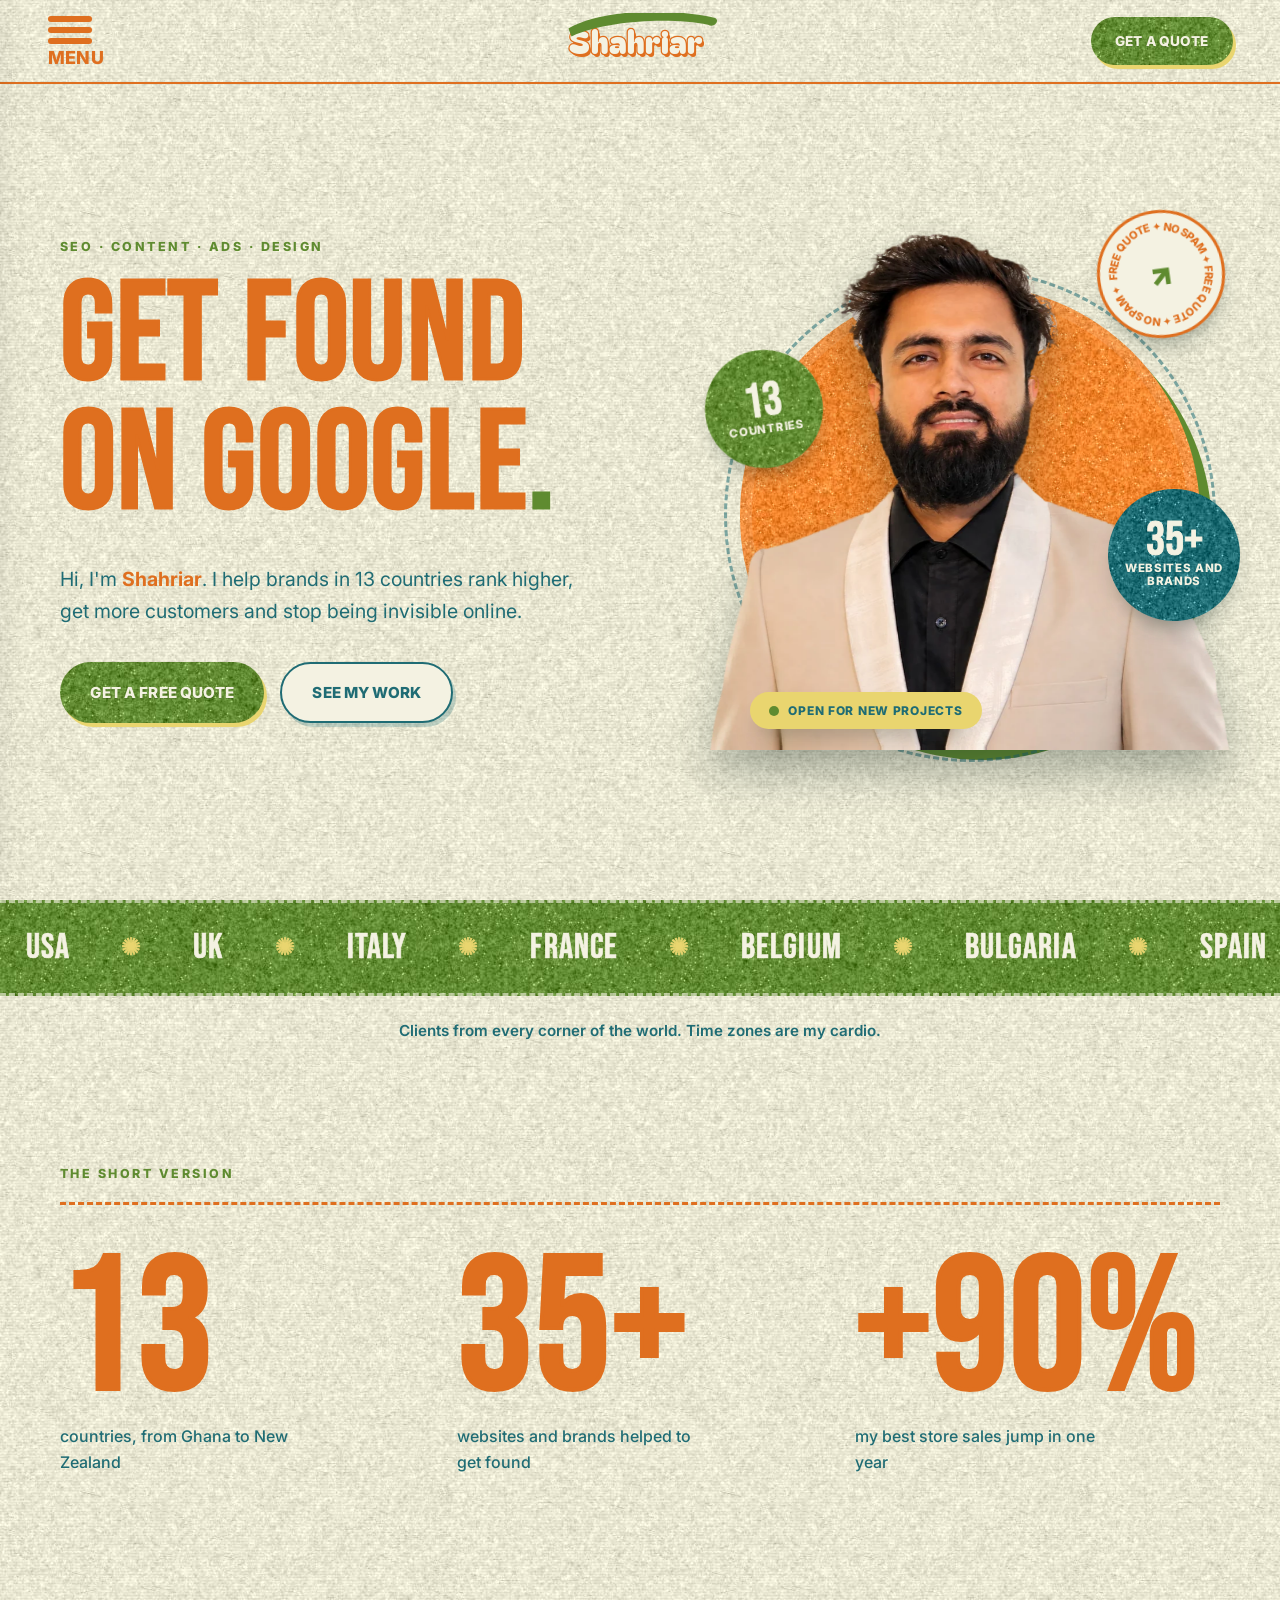
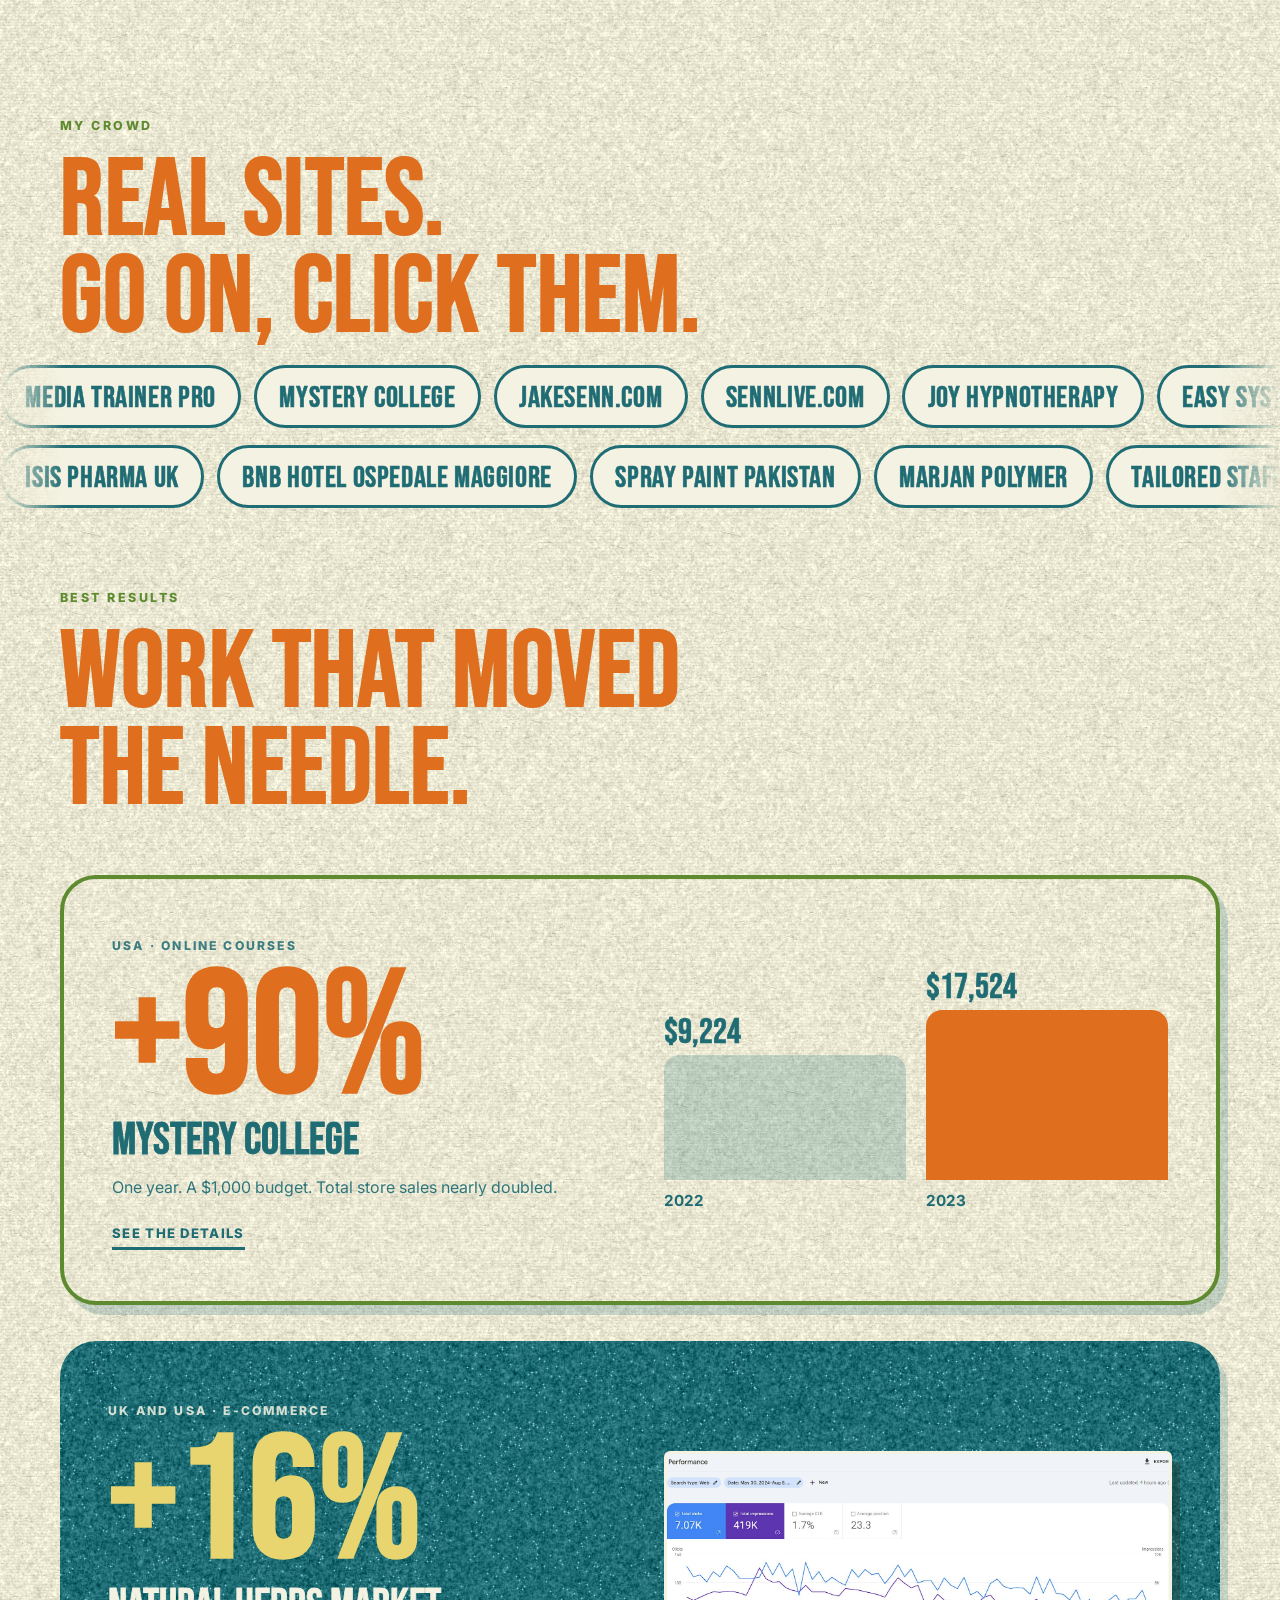
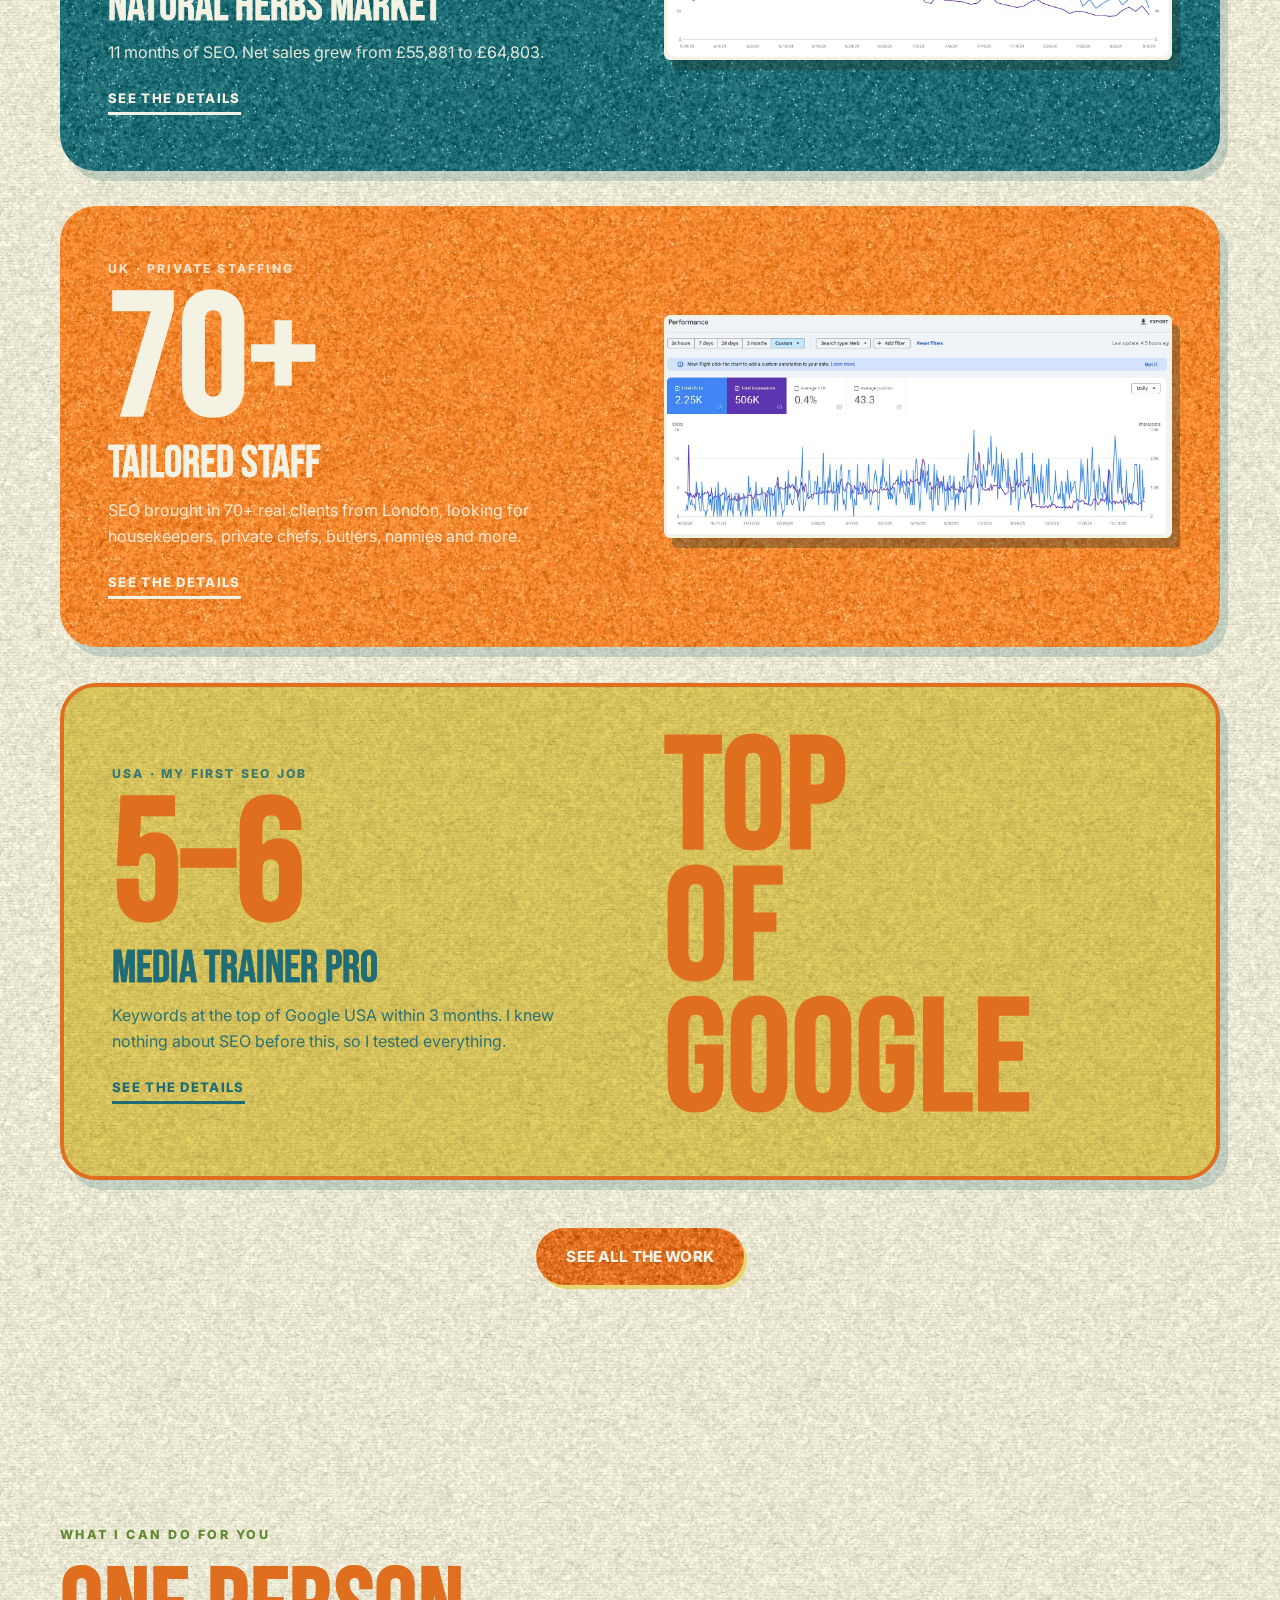
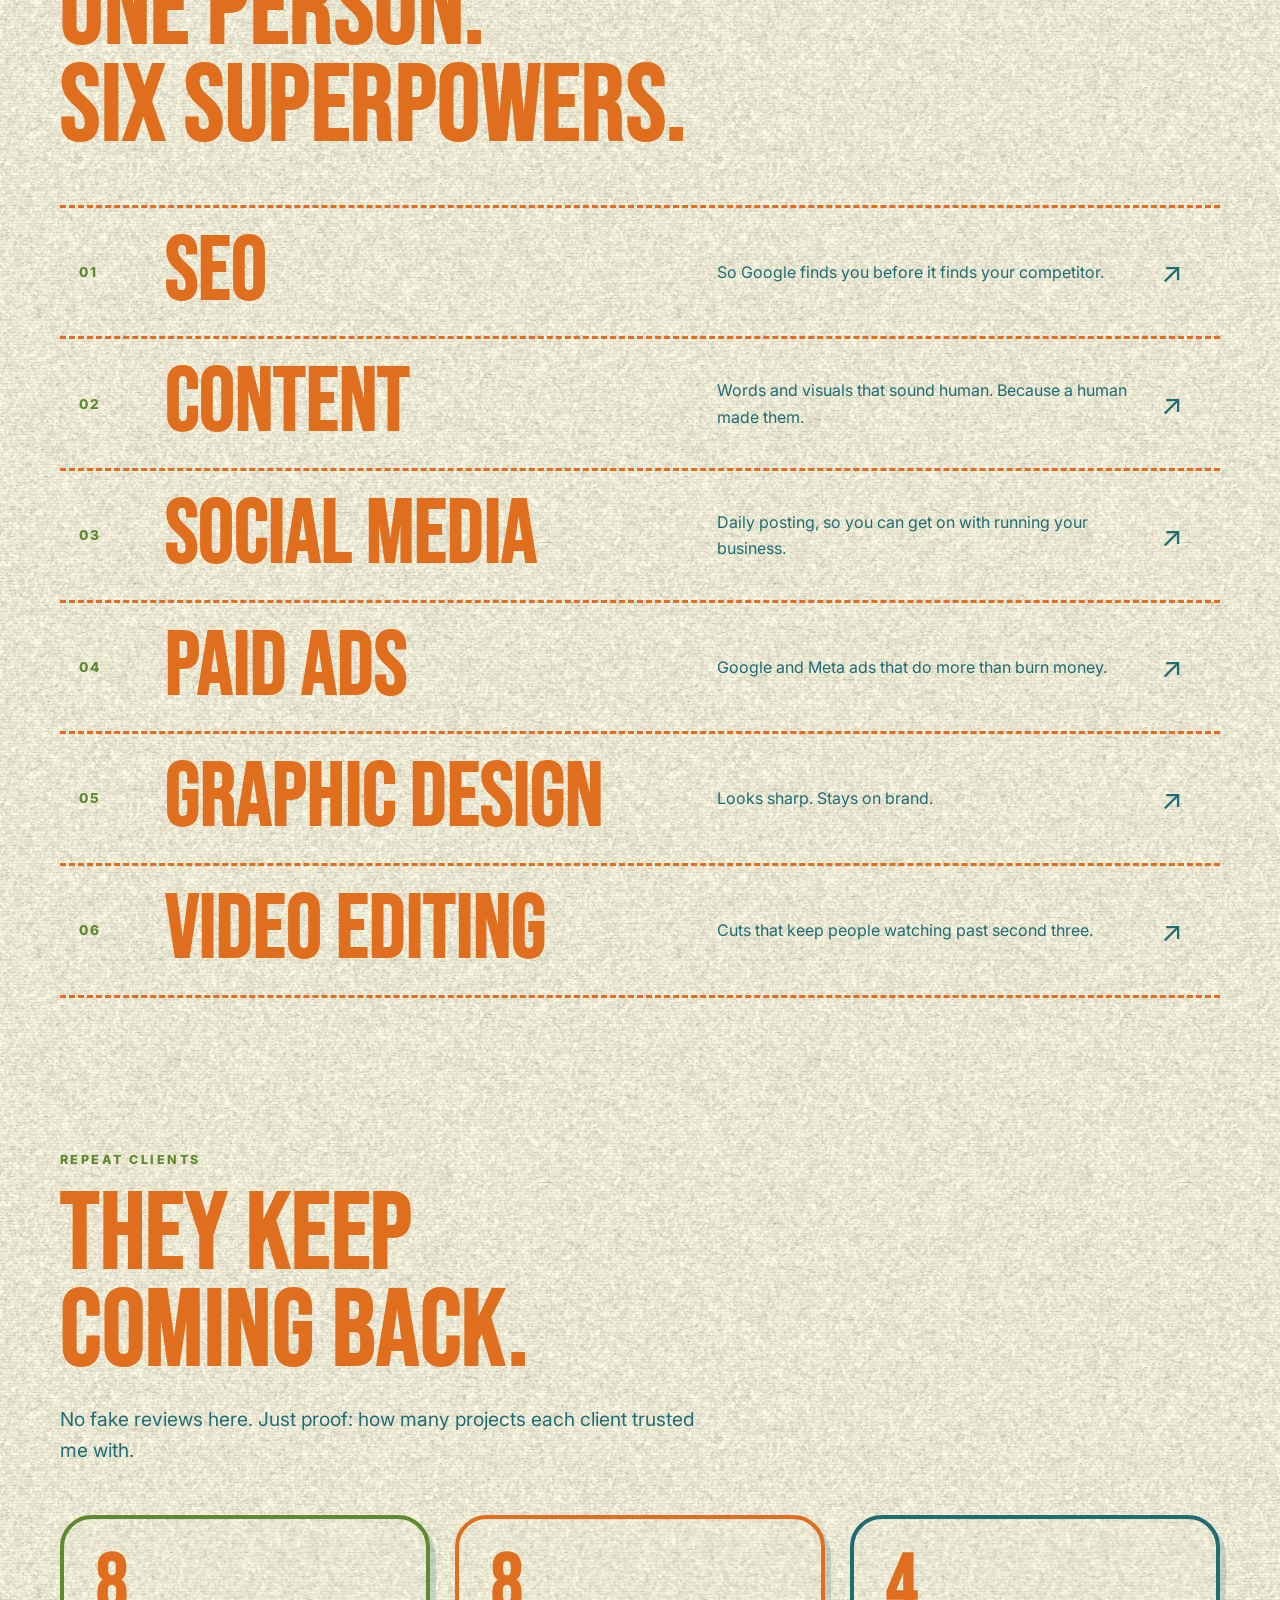
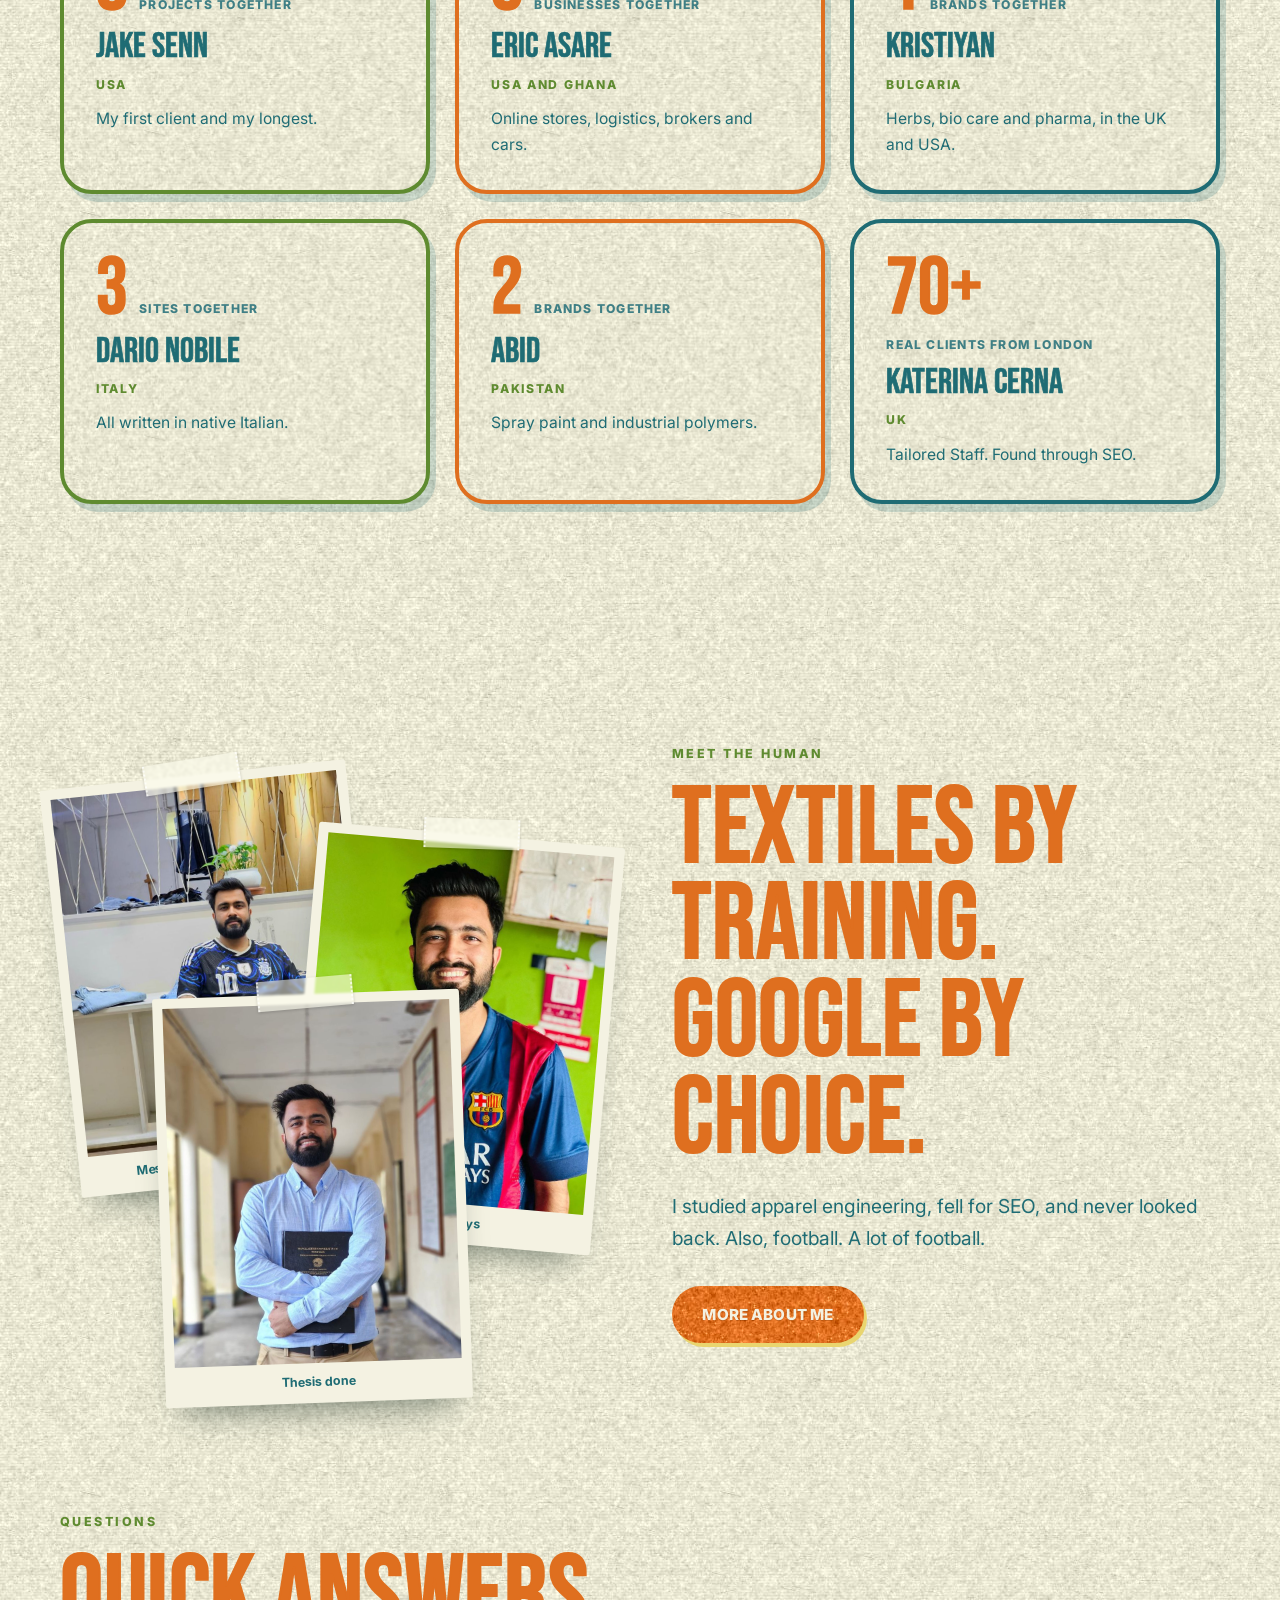
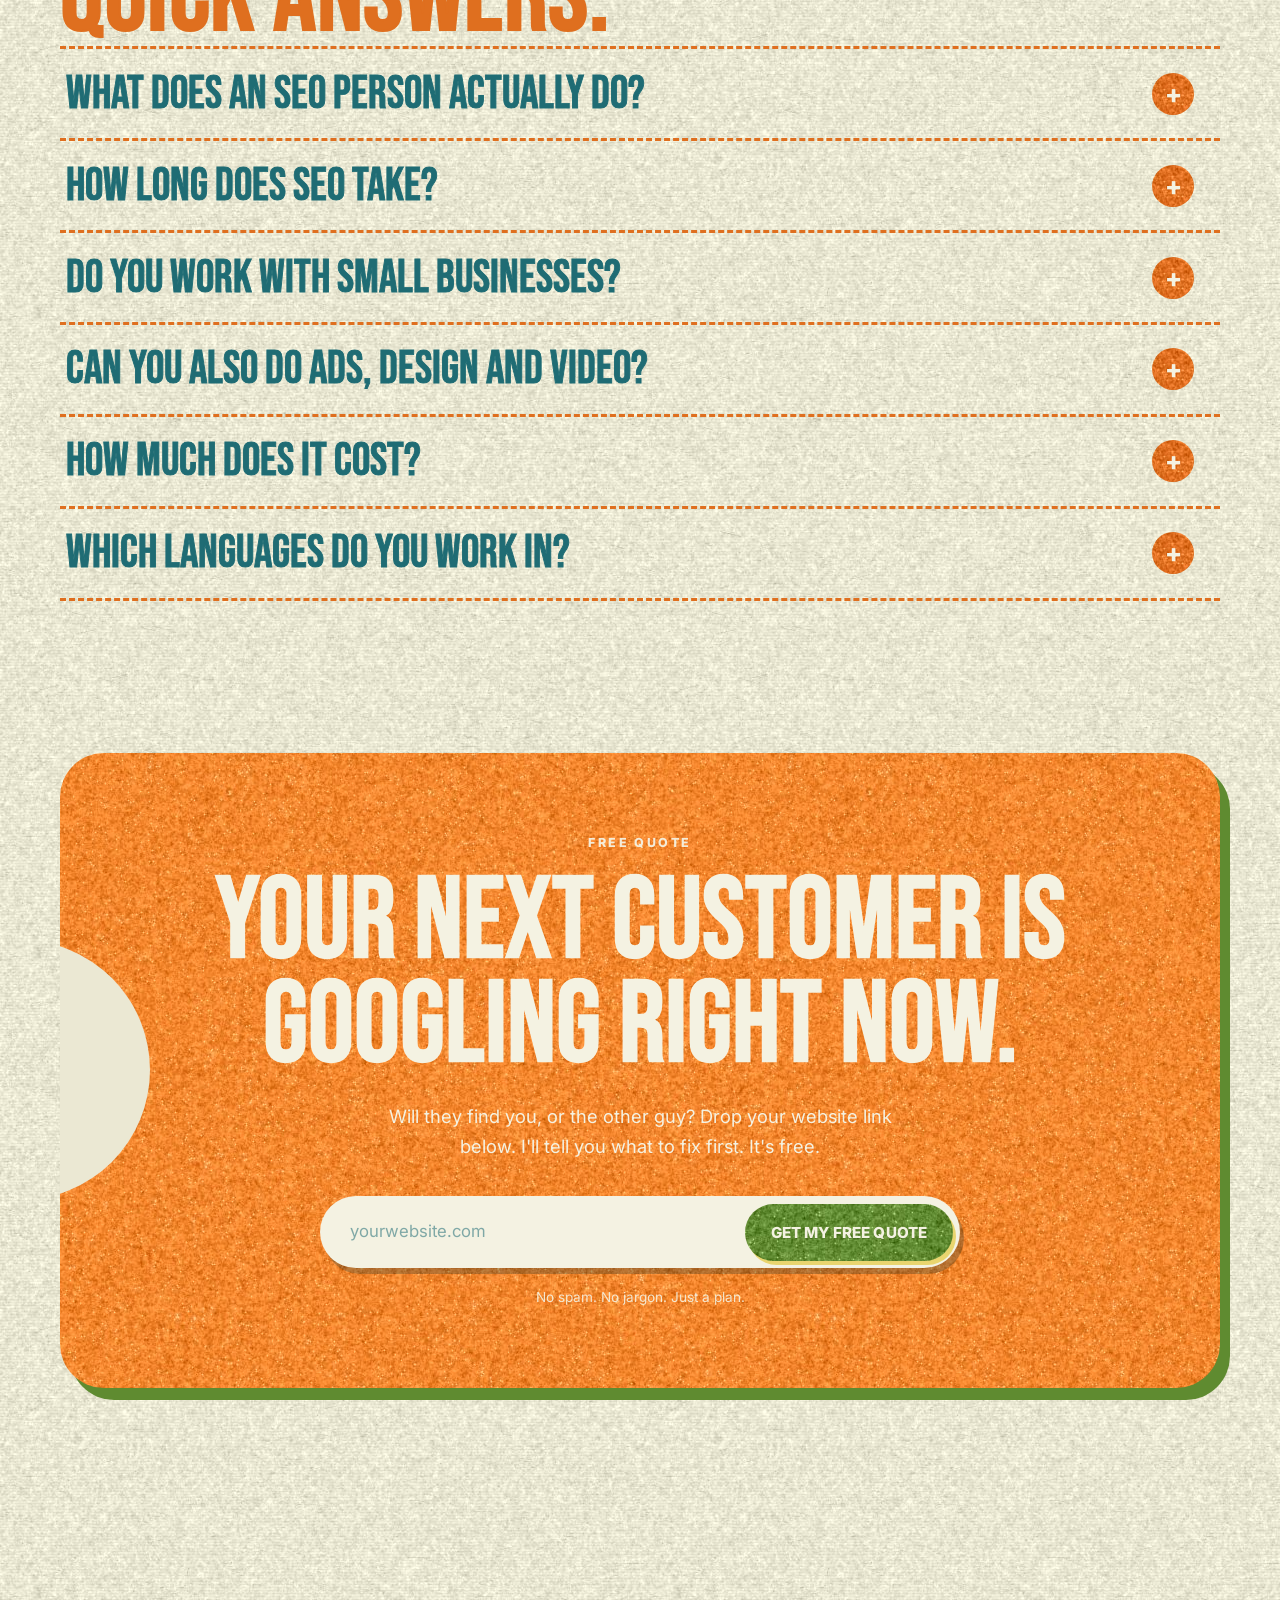
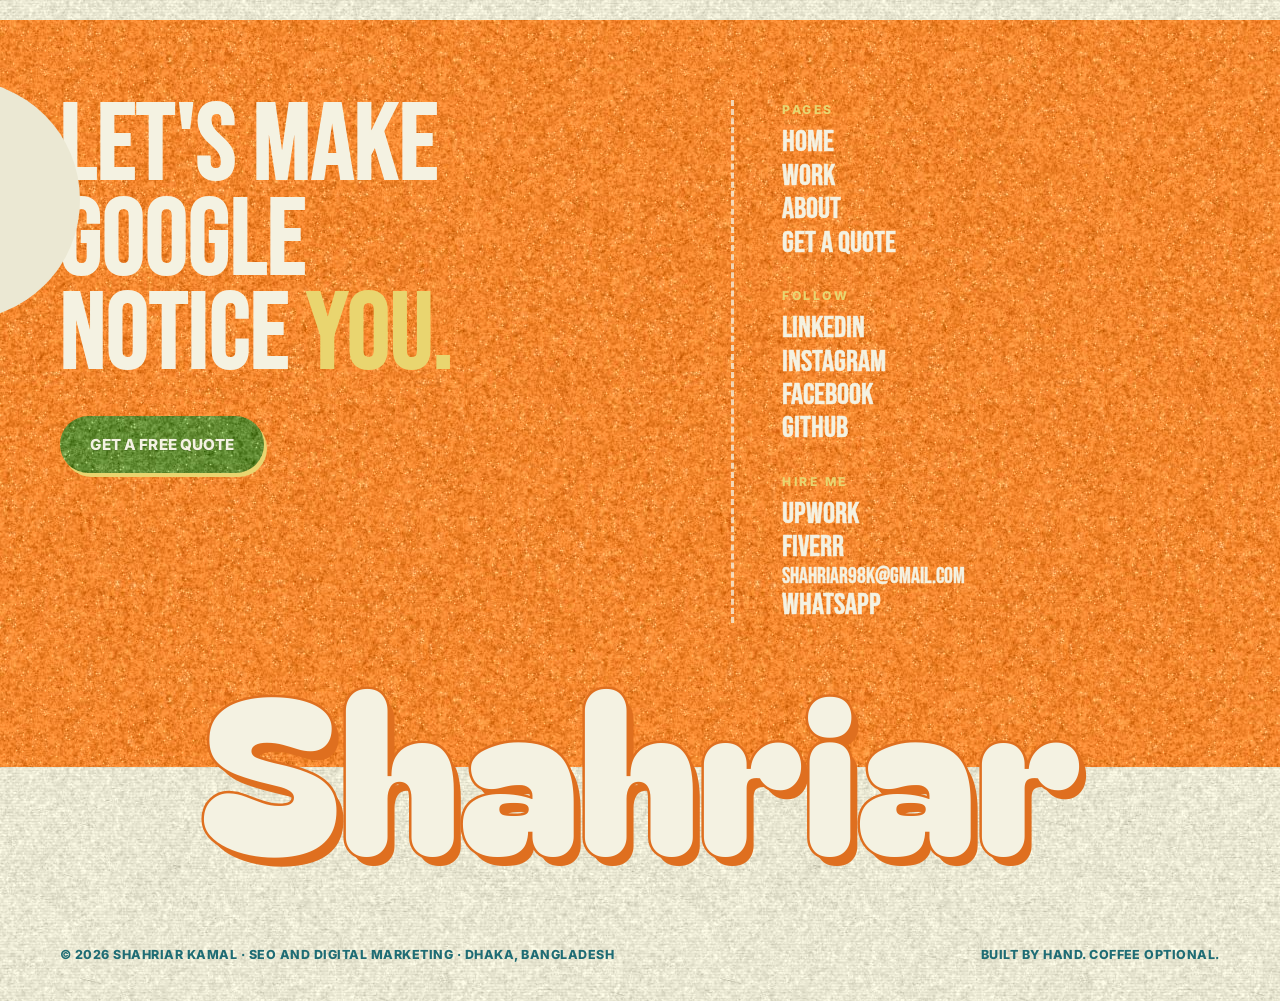
==== index.html @ e0514994 "Retro theme: cream paper, orange, green and teal, pill buttons, plastic menu panel, taped photos and" ====
<!DOCTYPE html>
<html lang="en"><head><meta charset="UTF-8"><meta name="viewport" content="width=device-width,initial-scale=1,viewport-fit=cover">
<title>Shahriar — SEO and Digital Marketing | Get Found on Google</title><meta name="description" content="SEO, content, ads and design for brands in 13 countries. Real results for online stores and local businesses. Get a free quote."><meta name="author" content="Shahriar Kamal"><meta name="theme-color" content="#ebe8d3">
<link rel="icon" href="data:image/svg+xml,%3Csvg xmlns='http://www.w3.org/2000/svg' viewBox='0 0 100 100'%3E%3Crect width='100' height='100' rx='22' fill='%230b0b0c'/%3E%3Ctext x='50' y='68' font-size='56' font-weight='800' text-anchor='middle' fill='%23c8a030' font-family='Arial'%3ES%3C/text%3E%3C/svg%3E">
<script>document.documentElement.classList.add('js')</script>
<link rel="canonical" href="https://shahriar98k.github.io/">
<meta property="og:type" content="website"><meta property="og:url" content="https://shahriar98k.github.io/"><meta property="og:title" content="Shahriar — SEO and Digital Marketing | Get Found on Google"><meta property="og:description" content="SEO, content, ads and design for brands in 13 countries. Real results for online stores and local businesses. Get a free quote.">
<meta property="og:image" content="https://shahriar98k.github.io/og.png"><meta property="og:image:width" content="1200"><meta property="og:image:height" content="630">
<meta name="twitter:card" content="summary_large_image"><meta name="twitter:image" content="https://shahriar98k.github.io/og.png">
<script type="application/ld+json">{"@context": "https://schema.org", "@type": "Person", "name": "Shahriar Kamal", "alternateName": "Hakim Mohammed Shahriar Kamal", "jobTitle": "SEO Specialist", "url": "https://shahriar98k.github.io/", "image": "https://shahriar98k.github.io/assets/img/hero-cutout.webp", "description": "SEO and digital marketing for online stores and local businesses worldwide.", "knowsLanguage": ["en", "it", "ur"], "address": {"@type": "PostalAddress", "addressLocality": "Dhaka", "addressCountry": "BD"}, "sameAs": ["https://github.com/shahriar98k", "https://www.linkedin.com/in/hm-shahriar-kamal", "https://www.instagram.com/shahriar_98k", "https://www.facebook.com/98kshahriar", "https://www.upwork.com/freelancers/~016898508618a9bd90", "https://www.fiverr.com/sellers/hakimshahriar98"]}</script>
<link rel="stylesheet" href="/assets/css/site.css"></head><body><div id="cur"></div><div id="cur2"></div><header class="nav"><div class="wrap">
  <button class="menubtn" aria-label="Open menu" aria-expanded="false"><span class="bars"><i></i><i></i><i></i></span><span class="mt">Menu</span></button>
  <a class="logo" href="/" aria-label="Shahriar, home"><svg viewBox="0 0 200 60" preserveAspectRatio="none" aria-hidden="true"><path d="M8 20 C 50 -6, 140 -6, 192 6 C 200 9, 192 20, 184 15 C 140 6, 60 8, 12 30 Z" fill="#5f8b30"/></svg>Shahriar</a>
  <a class="btn gold sm" href="/contact/">Get a quote</a>
</div></header>
<div class="scrim"></div>
<aside class="drawer" aria-label="Menu" aria-hidden="true"><button class="x" aria-label="Close menu">×</button>
  <nav><a href="/">Home</a><a href="/work/">Work</a><a href="/about/">About</a><a href="/contact/">Contact</a><a href="/contact/">Free quote</a></nav>
  <div class="soc"><a href="https://www.linkedin.com/in/hm-shahriar-kamal" target="_blank" rel="noopener me" aria-label="LinkedIn"><svg viewBox="0 0 24 24" aria-hidden="true"><path d="M4.98 3.5a2.5 2.5 0 1 1 0 5 2.5 2.5 0 0 1 0-5zM3 9.75h4V21H3V9.75zm7 0h3.8v1.54h.06c.53-.95 1.84-1.95 3.78-1.95 4.04 0 4.78 2.55 4.78 5.87V21h-4v-5.1c0-1.22-.02-2.78-1.74-2.78-1.74 0-2 1.33-2 2.69V21h-4V9.75z"/></svg></a><a href="https://www.instagram.com/shahriar_98k" target="_blank" rel="noopener me" aria-label="Instagram"><svg viewBox="0 0 24 24" aria-hidden="true"><path fill-rule="evenodd" d="M7.5 2h9A5.5 5.5 0 0 1 22 7.5v9a5.5 5.5 0 0 1-5.5 5.5h-9A5.5 5.5 0 0 1 2 16.5v-9A5.5 5.5 0 0 1 7.5 2zm0 2A3.5 3.5 0 0 0 4 7.5v9A3.5 3.5 0 0 0 7.5 20h9a3.5 3.5 0 0 0 3.5-3.5v-9A3.5 3.5 0 0 0 16.5 4h-9zM12 7a5 5 0 1 1 0 10 5 5 0 0 1 0-10zm0 2a3 3 0 1 0 0 6 3 3 0 0 0 0-6zm5.2-3.2a1.2 1.2 0 1 1 0 2.4 1.2 1.2 0 0 1 0-2.4z"/></svg></a><a href="https://www.facebook.com/98kshahriar" target="_blank" rel="noopener me" aria-label="Facebook"><svg viewBox="0 0 24 24" aria-hidden="true"><path d="M22 12a10 10 0 1 0-11.56 9.88v-6.99H7.9V12h2.54V9.8c0-2.5 1.49-3.89 3.78-3.89 1.09 0 2.24.2 2.24.2v2.46h-1.26c-1.24 0-1.63.77-1.63 1.56V12h2.78l-.44 2.89h-2.34v6.99A10 10 0 0 0 22 12z"/></svg></a></div>
</aside><main id="main">
<section class="hero"><div class="wrap hero-grid">
  <div>
    <span class="eyebrow fade" style="animation-delay:.1s">SEO · Content · Ads · Design</span>
    <h1 class="h1"><span class="ln"><span>Get found</span></span><span class="ln"><span>on Google<span class="gold">.</span></span></span></h1>
    <p class="sub fade" style="animation-delay:.6s">Hi, I'm <b>Shahriar</b>. I help brands in 13 countries rank higher, get more customers and stop being invisible online.</p>
    <div class="cta-row fade" style="animation-delay:.75s"><a class="btn gold" href="/contact/">Get a free quote</a><a class="btn ghost" href="/work/">See my work</a></div>
  </div>
  <div class="stage">
    <div class="disc"></div>
    <img class="cutout" src="/assets/img/hero-cutout.webp" alt="Shahriar, SEO specialist from Dhaka, smiling with a full beard and a beige blazer" width="900" height="888" fetchpriority="high">
    <div class="chip c1"><b>13</b><span>countries</span></div>
    <div class="chip c2"><b>35+</b><span>websites and brands</span></div>
    <div class="chip c3"><i></i><span>Open for new projects</span></div>
    <a class="sticker" href="/contact/" aria-label="Get a free quote"><svg viewBox="0 0 120 120" aria-hidden="true"><defs><path id="cp" d="M60,60 m-46,0 a46,46 0 1,1 92,0 a46,46 0 1,1 -92,0"/></defs><text><textPath href="#cp" textLength="285" font-size="11.5" font-weight="800" letter-spacing="1.5">FREE QUOTE ✦ NO SPAM ✦ FREE QUOTE ✦ NO SPAM ✦</textPath></text></svg><b>↗</b></a>
  </div>
</div></section>

<div class="band" aria-hidden="true"><div class="track"><span>USA</span><span>UK</span><span>Italy</span><span>France</span><span>Belgium</span><span>Bulgaria</span><span>Spain</span><span>Ghana</span><span>Canada</span><span>India</span><span>Pakistan</span><span>Sri Lanka</span><span>New Zealand</span><span>USA</span><span>UK</span><span>Italy</span><span>France</span><span>Belgium</span><span>Bulgaria</span><span>Spain</span><span>Ghana</span><span>Canada</span><span>India</span><span>Pakistan</span><span>Sri Lanka</span><span>New Zealand</span></div></div>
<p class="band-note">Clients from every corner of the world. Time zones are my cardio.</p>

<section class="sec"><div class="wrap">
  <span class="eyebrow rv">The short version</span>
  <div class="nums">
    <div class="num rv"><b class="cnt" data-to="13">0</b><span>countries, from Ghana to New Zealand</span></div>
    <div class="num rv d1"><b class="cnt" data-to="35" data-suf="+">0</b><span>websites and brands helped to get found</span></div>
    <div class="num rv d2"><b class="cnt" data-to="90" data-pre="+" data-suf="%">0</b><span>my best store sales jump in one year</span></div>
  </div>
</div></section>

<section class="sec crowd" style="padding-bottom:3rem"><div class="wrap"><span class="eyebrow rv">My crowd</span><h2 class="h2 rv">Real sites.<br>Go on, click them.</h2></div>
<div class="crow1"><div class="ctrack"><a href="https://mediatrainerpro.com/" target="_blank" rel="noopener">Media Trainer Pro</a><a href="https://mysterycollege.com/" target="_blank" rel="noopener">Mystery College</a><a href="https://jakesenn.com/" target="_blank" rel="noopener">jakesenn.com</a><a href="https://sennlive.com/" target="_blank" rel="noopener">sennlive.com</a><a href="http://joyhypnotherapy.com/" target="_blank" rel="noopener">Joy Hypnotherapy</a><a href="https://easysystemsai.com/" target="_blank" rel="noopener">Easy Systems AI</a><a href="https://reikihealingpro.com" target="_blank" rel="noopener">Reiki Healing Pro</a><a href="https://makolastores.us/" target="_blank" rel="noopener">Makola Stores USA</a><a href="https://makolastores.com" target="_blank" rel="noopener">Makola Stores Ghana</a><a href="https://www.buyafrik.com" target="_blank" rel="noopener">Buy Afrik</a><a href="https://makolalogistics.com/" target="_blank" rel="noopener">Makola Logistics</a><a href="https://bizbrokersnetwork.com/" target="_blank" rel="noopener">Biz Brokers Network</a><a href="https://www.libertyinternationalpartners.com/" target="_blank" rel="noopener">Liberty International</a><a href="https://usedcarsarena.com" target="_blank" rel="noopener">Used Cars Arena</a><a href="https://natural-herbs-market.co.uk/" target="_blank" rel="noopener">Natural Herbs Market UK</a><a href="https://natural-biocare.com" target="_blank" rel="noopener">Natural Bio Care</a><a href="https://mediatrainerpro.com/" target="_blank" rel="noopener">Media Trainer Pro</a><a href="https://mysterycollege.com/" target="_blank" rel="noopener">Mystery College</a><a href="https://jakesenn.com/" target="_blank" rel="noopener">jakesenn.com</a><a href="https://sennlive.com/" target="_blank" rel="noopener">sennlive.com</a><a href="http://joyhypnotherapy.com/" target="_blank" rel="noopener">Joy Hypnotherapy</a><a href="https://easysystemsai.com/" target="_blank" rel="noopener">Easy Systems AI</a><a href="https://reikihealingpro.com" target="_blank" rel="noopener">Reiki Healing Pro</a><a href="https://makolastores.us/" target="_blank" rel="noopener">Makola Stores USA</a><a href="https://makolastores.com" target="_blank" rel="noopener">Makola Stores Ghana</a><a href="https://www.buyafrik.com" target="_blank" rel="noopener">Buy Afrik</a><a href="https://makolalogistics.com/" target="_blank" rel="noopener">Makola Logistics</a><a href="https://bizbrokersnetwork.com/" target="_blank" rel="noopener">Biz Brokers Network</a><a href="https://www.libertyinternationalpartners.com/" target="_blank" rel="noopener">Liberty International</a><a href="https://usedcarsarena.com" target="_blank" rel="noopener">Used Cars Arena</a><a href="https://natural-herbs-market.co.uk/" target="_blank" rel="noopener">Natural Herbs Market UK</a><a href="https://natural-biocare.com" target="_blank" rel="noopener">Natural Bio Care</a></div></div><div class="crow1 rev"><div class="ctrack"><a href="https://isispharma.co.uk" target="_blank" rel="noopener">ISIS Pharma UK</a><a href="https://www.bnbhotelospedalemaggiore.it/" target="_blank" rel="noopener">BnB Hotel Ospedale Maggiore</a><a href="https://spraypaint.pk/" target="_blank" rel="noopener">Spray Paint Pakistan</a><a href="https://marjanpolymer.com/" target="_blank" rel="noopener">Marjan Polymer</a><a href="https://tailoredstaff.co.uk/" target="_blank" rel="noopener">Tailored Staff UK</a><a href="https://www.brown-hillchauffeurs.co.uk/" target="_blank" rel="noopener">Brownhill Chauffeurs</a><a href="https://raining360.com/" target="_blank" rel="noopener">Raining 360 Limited</a><a href="https://dopesoulvillage.com/" target="_blank" rel="noopener">Dope Soul Village</a><a href="https://www.escapeartisan.com/" target="_blank" rel="noopener">Escape Artisan</a><a href="https://grewv.agency/" target="_blank" rel="noopener">Grevvup Agency</a><a href="https://www.laimacademy.org/" target="_blank" rel="noopener">Laim Academy</a><a href="https://www.petpalstv.com/" target="_blank" rel="noopener">Pet Pals TV</a><a href="https://privatemealprep.com/" target="_blank" rel="noopener">Private Meals Preparation</a><a href="https://rnfconstruction.co.nz/" target="_blank" rel="noopener">RNF Construction</a><a href="https://tbuacl.com/" target="_blank" rel="noopener">The Builders & Cleaners</a><a href="https://www.twistngrip.co.nz/" target="_blank" rel="noopener">Twist n Grip</a><a href="https://isispharma.co.uk" target="_blank" rel="noopener">ISIS Pharma UK</a><a href="https://www.bnbhotelospedalemaggiore.it/" target="_blank" rel="noopener">BnB Hotel Ospedale Maggiore</a><a href="https://spraypaint.pk/" target="_blank" rel="noopener">Spray Paint Pakistan</a><a href="https://marjanpolymer.com/" target="_blank" rel="noopener">Marjan Polymer</a><a href="https://tailoredstaff.co.uk/" target="_blank" rel="noopener">Tailored Staff UK</a><a href="https://www.brown-hillchauffeurs.co.uk/" target="_blank" rel="noopener">Brownhill Chauffeurs</a><a href="https://raining360.com/" target="_blank" rel="noopener">Raining 360 Limited</a><a href="https://dopesoulvillage.com/" target="_blank" rel="noopener">Dope Soul Village</a><a href="https://www.escapeartisan.com/" target="_blank" rel="noopener">Escape Artisan</a><a href="https://grewv.agency/" target="_blank" rel="noopener">Grevvup Agency</a><a href="https://www.laimacademy.org/" target="_blank" rel="noopener">Laim Academy</a><a href="https://www.petpalstv.com/" target="_blank" rel="noopener">Pet Pals TV</a><a href="https://privatemealprep.com/" target="_blank" rel="noopener">Private Meals Preparation</a><a href="https://rnfconstruction.co.nz/" target="_blank" rel="noopener">RNF Construction</a><a href="https://tbuacl.com/" target="_blank" rel="noopener">The Builders & Cleaners</a><a href="https://www.twistngrip.co.nz/" target="_blank" rel="noopener">Twist n Grip</a></div></div></section>

<section class="sec" style="padding-top:2rem"><div class="wrap">
  <span class="eyebrow rv">Best results</span>
  <h2 class="h2 rv">Work that moved<br>the needle.</h2>
  <div class="stack"><article class="sc paper" style="--i:0">
  <div><span class="tag">USA · Online courses</span><div class="big cnt-wrap"><span class="cnt" data-to="90" data-pre="+" data-suf="%">0</span></div><h3>Mystery College</h3><p>One year. A $1,000 budget. Total store sales nearly doubled.</p><a class="go" href="/work/">See the details</a></div>
  <div class="vis"><div class="ba"><div class="bar" style="--h:52%"><b>$9,224</b><i></i><em>2022</em></div><div class="bar up" style="--h:100%"><b>$17,524</b><i></i><em>2023</em></div></div></div></article><article class="sc ink" style="--i:1">
  <div><span class="tag">UK and USA · E-commerce</span><div class="big cnt-wrap"><span class="cnt" data-to="16" data-pre="+" data-suf="%">0</span></div><h3>Natural Herbs Market</h3><p>11 months of SEO. Net sales grew from £55,881 to £64,803.</p><a class="go" href="/work/">See the details</a></div>
  <div class="vis"><div class="shot" data-zoom="/assets/img/gsc-natural-herbs.jpg"><img src="/assets/img/gsc-natural-herbs.jpg" alt="Google Search Console for Natural Herbs Market showing 7.07K clicks and 419K impressions" loading="lazy" class="" ></div></div></article><article class="sc gold" style="--i:2">
  <div><span class="tag">UK · Private staffing</span><div class="big cnt-wrap"><span class="cnt" data-to="70" data-suf="+">0</span></div><h3>Tailored Staff</h3><p>SEO brought in 70+ real clients from London, looking for housekeepers, private chefs, butlers, nannies and more.</p><a class="go" href="/work/">See the details</a></div>
  <div class="vis"><div class="shot" data-zoom="/assets/img/gsc-tailored.jpg"><img src="/assets/img/gsc-tailored.jpg" alt="Google Search Console for Tailored Staff showing 2.25K clicks and 506K impressions" loading="lazy" class="" ></div></div></article><article class="sc sun" style="--i:3">
  <div><span class="tag">USA · My first SEO job</span><div class="big cnt-wrap">5–6</div><h3>Media Trainer Pro</h3><p>Keywords at the top of Google USA within 3 months. I knew nothing about SEO before this, so I tested everything.</p><a class="go" href="/work/">See the details</a></div>
  <div class="vis"><div class="bignum">Top<br>of Google</div></div></article></div>
  <p style="text-align:center;margin-top:3rem"><a class="btn dark" href="/work/">See all the work</a></p>
</div></section>

<section class="sec"><div class="wrap">
  <span class="eyebrow rv">What I can do for you</span>
  <h2 class="h2 rv">One person.<br>Six superpowers.</h2>
  <div class="svc"><a class="row rv" href="/contact/"><i>01</i><h3>SEO</h3><p>So Google finds you before it finds your competitor.</p><span class="arr">↗</span></a><a class="row rv" href="/contact/"><i>02</i><h3>Content</h3><p>Words and visuals that sound human. Because a human made them.</p><span class="arr">↗</span></a><a class="row rv" href="/contact/"><i>03</i><h3>Social media</h3><p>Daily posting, so you can get on with running your business.</p><span class="arr">↗</span></a><a class="row rv" href="/contact/"><i>04</i><h3>Paid ads</h3><p>Google and Meta ads that do more than burn money.</p><span class="arr">↗</span></a><a class="row rv" href="/contact/"><i>05</i><h3>Graphic design</h3><p>Looks sharp. Stays on brand.</p><span class="arr">↗</span></a><a class="row rv" href="/contact/"><i>06</i><h3>Video editing</h3><p>Cuts that keep people watching past second three.</p><span class="arr">↗</span></a></div>
</div></section>

<section class="sec" style="padding-top:2rem"><div class="wrap">
  <span class="eyebrow rv">Repeat clients</span>
  <h2 class="h2 rv">They keep<br>coming back.</h2>
  <p class="lead rv" style="margin-top:1.4rem">No fake reviews here. Just proof: how many projects each client trusted me with.</p>
  <div class="people"><div class="pc rv d0"><div class="pcount"><b class="cnt" data-to="8" data-suf="">0</b><span>projects together</span></div><h3>Jake Senn</h3><div class="meta">USA</div><p>My first client and my longest.</p></div><div class="pc rv d1"><div class="pcount"><b class="cnt" data-to="8" data-suf="">0</b><span>businesses together</span></div><h3>Eric Asare</h3><div class="meta">USA and Ghana</div><p>Online stores, logistics, brokers and cars.</p></div><div class="pc rv d2"><div class="pcount"><b class="cnt" data-to="4" data-suf="">0</b><span>brands together</span></div><h3>Kristiyan</h3><div class="meta">Bulgaria</div><p>Herbs, bio care and pharma, in the UK and USA.</p></div><div class="pc rv d0"><div class="pcount"><b class="cnt" data-to="3" data-suf="">0</b><span>sites together</span></div><h3>Dario Nobile</h3><div class="meta">Italy</div><p>All written in native Italian.</p></div><div class="pc rv d1"><div class="pcount"><b class="cnt" data-to="2" data-suf="">0</b><span>brands together</span></div><h3>Abid</h3><div class="meta">Pakistan</div><p>Spray paint and industrial polymers.</p></div><div class="pc rv d2"><div class="pcount"><b class="cnt" data-to="70" data-suf="+">0</b><span>real clients from London</span></div><h3>Katerina Cerna</h3><div class="meta">UK</div><p>Tailored Staff. Found through SEO.</p></div></div>
</div></section>

<section class="sec"><div class="wrap meet">
  <div class="polas rv">
    <div class="pola"><img src="/assets/img/argentina-10.jpg" alt="Shahriar in an Argentina number 10 shirt in a garment showroom" loading="lazy"><span>Messi shirt, garment showroom</span></div>
    <div class="pola"><img src="/assets/img/barca-stripes.jpg" alt="Shahriar smiling in a Barcelona shirt" loading="lazy"><span>Barça, always</span></div>
    <div class="pola"><img src="/assets/img/thesis.jpg" alt="Shahriar holding his university thesis" loading="lazy"><span>Thesis done</span></div>
  </div>
  <div class="rv d1">
    <span class="eyebrow">Meet the human</span>
    <h2 class="h2">Textiles by training. Google by choice.</h2>
    <p class="lead" style="margin:1.4rem 0 2rem">I studied apparel engineering, fell for SEO, and never looked back. Also, football. A lot of football.</p>
    <a class="btn dark" href="/about/">More about me</a>
  </div>
</div></section>

<section class="sec faqsec" style="padding-top:3rem"><div class="wrap"><span class="eyebrow rv">Questions</span><h2 class="h2 rv">Quick answers.</h2><div class="acc faq rv"><div class="ai"><button aria-expanded="false"><h4>What does an SEO person actually do?</h4><span class="pl">+</span></button><div class="body"><div><p>I find the words your customers type into Google, fix your site so Google understands it, and write content that answers their questions. Then I send you reports in plain English.</p></div></div></div><div class="ai"><button aria-expanded="false"><h4>How long does SEO take?</h4><span class="pl">+</span></button><div class="body"><div><p>Usually a few months to see steady movement. My first SEO job got 5 or 6 keywords to the top in 3 months. Mystery College nearly doubled its sales in a year. Every site is different, so I will never promise magic.</p></div></div></div><div class="ai"><button aria-expanded="false"><h4>Do you work with small businesses?</h4><span class="pl">+</span></button><div class="body"><div><p>Yes. Most of my clients are small and mid-size: online stores, clinics, hotels, builders and agencies.</p></div></div></div><div class="ai"><button aria-expanded="false"><h4>Can you also do ads, design and video?</h4><span class="pl">+</span></button><div class="body"><div><p>Yes. Google and Meta ads, graphic design, video editing and social media too. I will only suggest what you really need.</p></div></div></div><div class="ai"><button aria-expanded="false"><h4>How much does it cost?</h4><span class="pl">+</span></button><div class="body"><div><p>It depends on your site and your goals. Send me your link and I will give you a free quote with clear numbers.</p></div></div></div><div class="ai"><button aria-expanded="false"><h4>Which languages do you work in?</h4><span class="pl">+</span></button><div class="body"><div><p>English, Italian and Urdu.</p></div></div></div></div></div></section>
<section class="sec" style="padding-top:2rem"><div class="wrap"><div class="hook rv">
  <span class="eyebrow">Free quote</span>
  <h2>Your next customer is googling right now.</h2>
  <p>Will they find you, or the other guy? Drop your website link below. I'll tell you what to fix first. It's free.</p>
  <form class="quick" action="/contact/" method="get"><input type="text" name="site" placeholder="yourwebsite.com" aria-label="Your website"><button class="btn gold" type="submit">Get my free quote</button></form>
  <small>No spam. No jargon. Just a plan.</small>
</div></div></section>
</main><footer class="foot">
  <div class="fo"><div class="wrap fgrid">
    <div class="fl"><div class="big">Let's make Google<br>notice <a href="/contact/">you.</a></div><a class="btn gold" href="/contact/">Get a free quote</a></div>
    <div class="fr">
      <div><h5>Pages</h5><a href="/">Home</a><a href="/work/">Work</a><a href="/about/">About</a><a href="/contact/">Get a quote</a></div>
      <div><h5>Follow</h5><a href="https://www.linkedin.com/in/hm-shahriar-kamal" target="_blank" rel="noopener me">LinkedIn</a><a href="https://www.instagram.com/shahriar_98k" target="_blank" rel="noopener me">Instagram</a><a href="https://www.facebook.com/98kshahriar" target="_blank" rel="noopener me">Facebook</a><a href="https://github.com/shahriar98k" target="_blank" rel="noopener me">GitHub</a></div>
      <div><h5>Hire me</h5><a href="https://www.upwork.com/freelancers/~016898508618a9bd90" target="_blank" rel="noopener">Upwork</a><a href="https://www.fiverr.com/sellers/hakimshahriar98" target="_blank" rel="noopener">Fiverr</a><a href="mailto:shahriar98k@gmail.com" style="font-size:1.4rem">shahriar98k@gmail.com</a><a href="https://wa.me/8801851216669" target="_blank" rel="noopener">WhatsApp</a></div>
    </div>
  </div></div>
  <div class="fc"><span class="biglogo" aria-hidden="true">Shahriar</span><div class="wrap copy"><span>© 2026 Shahriar Kamal · SEO and digital marketing · Dhaka, Bangladesh</span><span>Built by hand. Coffee optional.</span></div></div>
</footer><script src="/assets/js/site.js" defer></script></body></html>
---- assets/css/site.css ----
@import url('https://fonts.googleapis.com/css2?family=Bebas+Neue&family=Inter:wght@400;500;600;700;800&family=Bagel+Fat+One&family=Shrikhand&display=swap');

*,*::before,*::after{margin:0;padding:0;box-sizing:border-box}
:root{
  --cream:#ebe8d3;--cream2:#f4f2e2;--orange:#df6f1f;--orange2:#f4842e;--green:#5f8b30;--teal:#1f6c74;--mustard:#e9d56f;
  --text:#1f6c74;--mute:#3f7f85;--line:rgba(223,111,31,.45);
  --disp:'Bebas Neue','Anton','Arial Narrow',Impact,sans-serif;--body:'Inter',system-ui,sans-serif;--fat:'Bagel Fat One','Arial Black',Impact,sans-serif;--script:'Shrikhand','Georgia',serif;
  --t-paper:url(/assets/tex/paper.jpg);--t-orange:url(/assets/tex/orange.jpg);--t-green:url(/assets/tex/green.jpg);--t-teal:url(/assets/tex/teal.jpg);--t-od:url(/assets/tex/orange-dark.jpg);
}
html{font-size:16px;scroll-behavior:smooth;scroll-padding-top:96px;-webkit-text-size-adjust:100%}
body{background:var(--cream) var(--t-paper);color:var(--text);font-family:var(--body);line-height:1.65;overflow-x:hidden}
img{max-width:100%;display:block}
a{color:inherit;text-decoration:none}
button{font:inherit;color:inherit;background:none;border:0;cursor:pointer}
:focus-visible{outline:3px solid var(--orange);outline-offset:3px}
.wrap{max-width:1240px;margin:0 auto;padding:0 2.5rem}
.sec{padding:7.5rem 0}
.eyebrow{font-size:.78rem;font-weight:800;letter-spacing:.2em;text-transform:uppercase;color:var(--green);margin-bottom:1.1rem;display:block}
.h2{font-family:var(--disp);font-weight:400;font-size:clamp(3.4rem,8.4vw,7.2rem);letter-spacing:.005em;line-height:.9;color:var(--orange);text-transform:uppercase}
.lead{font-size:1.2rem;color:var(--text);max-width:34em}
.h1 .gold{color:var(--green);-webkit-text-fill-color:var(--green)}
.script{font-family:var(--script);text-transform:none!important;color:var(--green)!important;font-weight:400;letter-spacing:0;line-height:1.02}

/* ---------- cursor (mouse only) ---------- */
#cur,#cur2{display:none;position:fixed;top:0;left:0;pointer-events:none;border-radius:50%;transform:translate(-50%,-50%);opacity:0;transition:opacity .3s,width .25s,height .25s}
#cur{width:11px;height:11px;background:var(--orange);z-index:9999}
#cur2{width:40px;height:40px;border:2px solid rgba(223,111,31,.6);z-index:9998}
@media (hover:hover) and (pointer:fine){
  body.fx,body.fx a,body.fx button{cursor:none}
  body.fx #cur,body.fx #cur2{display:block}
  body.fx.mv #cur,body.fx.mv #cur2{opacity:1}
  body.fx.hov #cur{width:56px;height:56px;background:rgba(223,111,31,.22)}
  body.fx.hov #cur2{opacity:0}
}

/* ---------- header ---------- */
.nav{position:fixed;top:0;left:0;right:0;z-index:300;height:84px;background:var(--cream) var(--t-paper);border-bottom:2px solid var(--orange);transition:height .35s,box-shadow .35s}
.nav.stuck{height:70px;box-shadow:0 8px 20px -14px rgba(31,108,116,.5)}
.nav .wrap{max-width:none;padding:0 3rem;height:100%;display:grid;grid-template-columns:1fr auto 1fr;align-items:center}
.menubtn{display:inline-flex;flex-direction:column;align-items:flex-start;gap:5px;justify-self:start;color:var(--orange)}
.menubtn .bars{display:grid;gap:5px}
.menubtn .bars i{display:block;width:44px;height:6px;background:var(--orange);border-radius:3px;transition:transform .3s}
.menubtn:hover .bars i:nth-child(1){transform:translateX(5px)}
.menubtn:hover .bars i:nth-child(3){transform:translateX(-5px)}
.menubtn .mt{font-weight:800;font-size:1.12rem;letter-spacing:.01em;text-transform:uppercase;line-height:1}
.logo{position:relative;display:inline-block;font-family:var(--fat);font-size:2rem;line-height:1;letter-spacing:.01em;color:var(--cream2);-webkit-text-stroke:2.5px var(--orange);paint-order:stroke fill;text-shadow:2px 3px 0 var(--orange);padding:.2rem .6rem .35rem .1rem}
.logo svg{position:absolute;left:-6px;right:-8px;top:-8px;width:calc(100% + 14px);height:calc(100% + 6px);pointer-events:none}
.nav .btn.sm{justify-self:end}

/* ---------- buttons ---------- */
.btn{display:inline-flex;align-items:center;gap:.6rem;font-family:var(--body);font-weight:800;font-size:.95rem;letter-spacing:.01em;text-transform:uppercase;padding:1rem 1.9rem;border-radius:999px;transition:transform .25s,box-shadow .25s,background .25s,color .25s;will-change:transform;color:var(--cream2);text-shadow:0 1px 0 rgba(0,0,0,.12)}
.btn.gold{background:var(--green) var(--t-green);box-shadow:3px 4px 0 var(--mustard)}
.btn.dark{background:var(--orange) var(--t-od);box-shadow:3px 4px 0 var(--mustard)}
.btn.ghost{background:var(--cream2);color:var(--teal);border:2.5px solid var(--teal);box-shadow:3px 4px 0 rgba(31,108,116,.25);text-shadow:none}
.btn.gold:hover,.btn.dark:hover{box-shadow:5px 7px 0 var(--mustard);transform:translate(-2px,-2px)}
.btn.ghost:hover{background:var(--teal);color:var(--cream2)}
.btn.sm{padding:.8rem 1.5rem;font-size:.85rem}

/* ---------- menu panel ---------- */
.scrim{position:fixed;inset:0;z-index:390;background:rgba(31,108,116,.45);opacity:0;pointer-events:none;transition:opacity .4s}
.scrim.open{opacity:1;pointer-events:auto}
.drawer{position:fixed;top:0;left:0;bottom:0;width:min(520px,100%);z-index:400;background:#d7d4b9 var(--t-paper);padding:4rem 3rem 2.5rem;display:flex;flex-direction:column;justify-content:center;gap:1.1rem;transform:translateX(-104%);transition:transform .65s cubic-bezier(.16,1,.3,1);overflow-y:auto;box-shadow:10px 0 40px -10px rgba(0,0,0,.35)}
.drawer::before{content:"";position:absolute;inset:0;background:url(/assets/tex/plastic.webp) center/cover;pointer-events:none;mix-blend-mode:screen;opacity:.95}
.drawer.open{transform:none}
.drawer>*{position:relative}
.drawer .x{position:absolute;top:1.2rem;right:1.6rem;font-size:2.6rem;line-height:1;color:var(--orange);font-weight:400}
.drawer nav{display:grid;gap:1.1rem}
.drawer nav a{display:block;text-align:center;font-family:var(--disp);font-size:clamp(3.6rem,9vw,5.2rem);line-height:1;padding:.18em .5em .1em;border-radius:999px;color:var(--cream2);transition:transform .3s cubic-bezier(.16,1,.3,1);text-transform:uppercase;box-shadow:inset 0 0 0 3px rgba(255,255,255,.12)}
.drawer nav a:hover{transform:scale(1.04) rotate(-1deg)}
.drawer nav a:nth-child(1){background:var(--mustard) var(--t-paper);color:var(--cream2);text-shadow:0 2px 0 rgba(150,120,20,.35)}
.drawer nav a:nth-child(2){background:var(--green) var(--t-green)}
.drawer nav a:nth-child(3){background:var(--orange) var(--t-od)}
.drawer nav a:nth-child(4){background:var(--teal) var(--t-teal)}
.drawer nav a:nth-child(5){background:var(--green) var(--t-green)}
.soc{display:flex;gap:1rem;justify-content:center;margin-top:1.4rem}
.soc a{width:66px;height:66px;border-radius:50%;background:var(--orange) var(--t-od);display:grid;place-items:center;color:var(--cream2);transition:transform .3s}
.soc a:hover{transform:translateY(-5px) rotate(-6deg)}
.soc svg{width:30px;height:30px;fill:currentColor}

/* ---------- hero ---------- */
.hero{position:relative;min-height:100svh;display:flex;align-items:center;padding:130px 0 70px;overflow:hidden}
.hero .wrap{width:100%}
.hero-grid{position:relative;display:grid;grid-template-columns:minmax(0,1.1fr) minmax(0,.9fr);gap:3rem;align-items:center}
.h1{font-family:var(--disp);font-weight:400;font-size:clamp(4.4rem,11vw,10rem);letter-spacing:.005em;line-height:.88;color:var(--orange);text-transform:uppercase}
.h1 .ln{display:block;overflow:hidden;padding-bottom:.04em;white-space:nowrap}
.h1 .ln>span{display:block}
.js .h1 .ln>span{transform:translateY(108%);animation:up 1s cubic-bezier(.16,1,.3,1) forwards}
.js .h1 .ln:nth-child(2)>span{animation-delay:.13s}
@keyframes up{to{transform:none}}
.hero .sub{margin:1.8rem 0 2.2rem;font-size:1.22rem;color:var(--text);max-width:27em}
.hero .sub b{color:var(--orange)}
.cta-row{display:flex;flex-wrap:wrap;gap:1rem}
.js .fade{opacity:0;transform:translateY(16px);animation:fadeUp .9s cubic-bezier(.16,1,.3,1) forwards}
@keyframes fadeUp{to{opacity:1;transform:none}}
.stage{position:relative;max-width:540px;margin-left:auto;width:100%;aspect-ratio:1/1.08}
.disc{position:absolute;left:4%;right:4%;top:14%;aspect-ratio:1/1;border-radius:50%;background:var(--orange2) var(--t-orange);box-shadow:inset 0 0 0 12px rgba(255,255,255,.1),12px 14px 0 var(--green)}
.disc::after{content:"";position:absolute;inset:-16px;border:3px dashed rgba(31,108,116,.55);border-radius:50%;animation:spin 60s linear infinite}
.cutout{position:absolute;left:50%;bottom:0;width:104%;height:auto;max-width:none;transform:translateX(-50%);z-index:2;filter:drop-shadow(0 22px 22px rgba(31,50,40,.35))}
.js .cutout{opacity:0;transform:translateX(-50%) translateY(40px);animation:rise 1.2s cubic-bezier(.16,1,.3,1) .35s forwards}
@keyframes rise{to{opacity:1;transform:translateX(-50%)}}
.chip{position:absolute;z-index:3;display:grid;place-content:center;text-align:center;border-radius:50%;animation:bob 5s ease-in-out infinite;box-shadow:0 14px 24px -12px rgba(31,50,40,.55);color:var(--cream2)}
.chip b{display:block;font-family:var(--disp);font-weight:400;font-size:3rem;line-height:.85}
.chip span{font-size:.72rem;font-weight:800;text-transform:uppercase;letter-spacing:.06em;line-height:1.15}
.chip.c1{left:-3%;top:26%;width:118px;height:118px;background:var(--green) var(--t-green);transform:rotate(-8deg)}
.chip.c2{right:-4%;bottom:24%;width:132px;height:132px;background:var(--teal) var(--t-teal);animation-delay:-2.2s}
.chip.c3{left:6%;bottom:4%;border-radius:999px;background:var(--mustard);color:var(--teal);display:flex;align-items:center;gap:.6rem;padding:.7rem 1.2rem;animation-delay:-1s}
.chip.c3 span{font-size:.75rem}
.chip.c3 i{width:10px;height:10px;border-radius:50%;background:var(--green);animation:pulse 2s infinite}
@keyframes bob{0%,100%{transform:translateY(0) rotate(var(--r,0deg))}50%{transform:translateY(-12px) rotate(var(--r,0deg))}}
@keyframes pulse{0%{box-shadow:0 0 0 0 rgba(95,139,48,.6)}70%{box-shadow:0 0 0 9px rgba(95,139,48,0)}100%{box-shadow:0 0 0 0 rgba(95,139,48,0)}}
.sticker{position:absolute;right:-1%;top:0;width:128px;height:128px;z-index:4;border-radius:50%;background:var(--cream2);display:grid;place-items:center;box-shadow:0 14px 24px -12px rgba(31,50,40,.55);transform:rotate(-8deg);transition:transform .4s cubic-bezier(.16,1,.3,1);border:3px solid var(--orange)}
.sticker:hover{transform:rotate(8deg) scale(1.08)}
.sticker svg{position:absolute;inset:4px;width:calc(100% - 8px);height:calc(100% - 8px);animation:spin 16s linear infinite}
.sticker text{fill:var(--orange)}
.sticker b{font-size:2rem;line-height:1;color:var(--green);font-weight:900}
@keyframes spin{to{transform:rotate(360deg)}}

/* ---------- marquee band ---------- */
.band{background:var(--green) var(--t-green);color:var(--cream2);overflow:hidden;padding:1rem 0;white-space:nowrap;border-top:3px dashed rgba(244,242,226,.6);border-bottom:3px dashed rgba(244,242,226,.6)}
.band .track{display:inline-flex;animation:mq 38s linear infinite}
.band:hover .track{animation-play-state:paused}
.band span{font-family:var(--disp);font-size:2.2rem;letter-spacing:.03em;text-transform:uppercase;padding:0 1.6rem;display:inline-flex;align-items:center;gap:3.2rem}
.band span::after{content:"✺";color:var(--mustard);font-size:1.5rem}
@keyframes mq{to{transform:translateX(-50%)}}
.band-note{text-align:center;color:var(--text);font-size:.95rem;padding:1.4rem 1rem 0;font-weight:600}

/* ---------- crowd ---------- */
.crow1{overflow:hidden;margin-top:1.1rem;-webkit-mask-image:linear-gradient(90deg,transparent,#000 5%,#000 95%,transparent);mask-image:linear-gradient(90deg,transparent,#000 5%,#000 95%,transparent)}
.crow1:first-of-type{margin-top:2.6rem}
.ctrack{display:flex;gap:.8rem;width:max-content;animation:mq 70s linear infinite}
.crow1.rev .ctrack{animation-direction:reverse;animation-duration:85s}
.crow1:hover .ctrack{animation-play-state:paused}
.ctrack a{flex:none;font-family:var(--disp);font-size:1.9rem;letter-spacing:.02em;text-transform:uppercase;color:var(--teal);border:3px solid var(--teal);border-radius:999px;padding:.3rem 1.4rem .1rem;background:var(--cream2);transition:background .25s,color .25s,transform .25s,border-color .25s}
.ctrack a:nth-child(3n+1):hover{background:var(--orange);border-color:var(--orange);color:var(--cream2);transform:translateY(-4px) rotate(-2deg)}
.ctrack a:nth-child(3n+2):hover{background:var(--green);border-color:var(--green);color:var(--cream2);transform:translateY(-4px) rotate(2deg)}
.ctrack a:nth-child(3n):hover{background:var(--mustard);border-color:var(--teal);transform:translateY(-4px) rotate(-1deg)}

/* ---------- numbers ---------- */
.nums{display:grid;grid-template-columns:repeat(3,1fr);gap:2rem;border-top:3px dashed var(--orange)}
.num{padding:3rem 0 0}
.num b{display:block;font-family:var(--disp);font-weight:400;font-size:clamp(6rem,15vw,12rem);line-height:.82;color:var(--orange)}
.num span{display:block;margin-top:.8rem;color:var(--text);max-width:15em;font-weight:500}

/* ---------- sticky story cards ---------- */
.stack{margin-top:3.5rem}
.sc{position:sticky;top:calc(98px + var(--i)*22px);margin-bottom:2.2rem;border-radius:36px;padding:3rem;display:grid;grid-template-columns:minmax(0,1fr) minmax(0,1fr);gap:3rem;align-items:center;min-height:430px;overflow:hidden;box-shadow:8px 10px 0 rgba(31,108,116,.2)}
.sc.paper{background:var(--cream2) var(--t-paper);border:4px solid var(--green);color:var(--text)}
.sc.ink{background:var(--teal) var(--t-teal);color:var(--cream2)}
.sc.gold{background:var(--orange2) var(--t-orange);color:var(--cream2)}
.sc.sun{background:var(--mustard) var(--t-paper);color:var(--teal);border:4px solid var(--orange)}
.sc .tag{font-size:.76rem;font-weight:800;letter-spacing:.18em;text-transform:uppercase;opacity:.85}
.sc .big{font-family:var(--disp);font-weight:400;font-size:clamp(6rem,14vw,11rem);line-height:.8;margin:.8rem 0 .6rem}
.sc.paper .big{color:var(--orange)}.sc.ink .big{color:var(--mustard)}.sc.gold .big{color:var(--cream2)}.sc.sun .big{color:var(--orange)}
.sc h3{font-family:var(--disp);font-weight:400;font-size:2.8rem;line-height:.95;text-transform:uppercase}
.sc p{opacity:.92;max-width:28em;margin-top:.7rem}
.sc .go{display:inline-flex;margin-top:1.4rem;font-weight:800;font-size:.82rem;letter-spacing:.1em;text-transform:uppercase;border-bottom:3px solid currentColor;padding-bottom:.15rem}
.vis{position:relative}
.shot{border-radius:6px;overflow:hidden;border:3px solid var(--cream2);box-shadow:8px 10px 0 rgba(31,50,40,.35);background:#fff;cursor:zoom-in;transition:transform .5s cubic-bezier(.16,1,.3,1)}
.shot:hover{transform:scale(1.02) rotate(-.8deg)}
.shot img{width:100%}
.ba{display:flex;align-items:flex-end;gap:1.2rem;height:240px}
.bar{flex:1;display:flex;flex-direction:column;justify-content:flex-end;align-items:stretch;height:100%}
.bar i{display:block;border-radius:16px 16px 0 0;background:rgba(31,108,116,.22);height:var(--h);transform-origin:bottom;transition:transform 1.1s cubic-bezier(.16,1,.3,1)}
.bar.up i{background:var(--orange)}
.sc.ink .bar i,.sc.gold .bar i{background:rgba(244,242,226,.35)}
.sc.ink .bar.up i{background:var(--mustard)}.sc.gold .bar.up i{background:var(--cream2)}
.js .bar i{transform:scaleY(0)}
.js .in .bar i{transform:scaleY(1)}
.js .in .bar.up i{transition-delay:.25s}
.bar em{font-style:normal;font-weight:700;font-size:.95rem;margin-top:.7rem;line-height:1.25}
.bar em small{display:block;font-weight:500;opacity:.7;font-size:.78rem}
.bar b{font-family:var(--disp);font-weight:400;font-size:2.2rem;margin-bottom:.3rem;line-height:1}

/* ---------- services ---------- */
.svc{border-top:3px dashed var(--orange);margin-top:3rem}
.row{display:grid;grid-template-columns:70px 1fr minmax(0,.8fr) 40px;gap:1rem;align-items:center;padding:1.5rem 1.2rem;border-bottom:3px dashed var(--orange);border-radius:0;transition:background .35s,color .35s,padding-left .4s cubic-bezier(.16,1,.3,1)}
.row i{font-style:normal;font-weight:800;font-size:.85rem;color:var(--green);letter-spacing:.1em}
.row h3{font-family:var(--disp);font-weight:400;font-size:clamp(3rem,7vw,5.6rem);line-height:.9;color:var(--orange);text-transform:uppercase;transition:color .35s}
.row p{color:var(--text);transition:color .35s}
.row .arr{font-size:1.8rem;transition:transform .35s,color .35s}
.row:hover{padding-left:2.2rem;border-radius:999px}
.row:hover h3,.row:hover p,.row:hover i{color:var(--cream2)}
.row:hover .arr{transform:translate(5px,-5px)}
.row:nth-child(6n+1):hover,.row:nth-child(6n+5):hover{background:var(--green) var(--t-green)}
.row:nth-child(6n+2):hover,.row:nth-child(6n+6):hover{background:var(--orange) var(--t-od)}
.row:nth-child(6n+3):hover{background:var(--teal) var(--t-teal)}
.row:nth-child(6n+4):hover{background:var(--green) var(--t-green)}

/* ---------- people ---------- */
.people{display:grid;grid-template-columns:repeat(3,1fr);gap:1.6rem;margin-top:3rem}
.pc{background:var(--cream2) var(--t-paper);border:4px solid var(--teal);border-radius:32px;padding:2rem;display:flex;flex-direction:column;gap:.7rem;transition:transform .5s cubic-bezier(.16,1,.3,1),box-shadow .5s;box-shadow:6px 8px 0 rgba(31,108,116,.2)}
.pc:nth-child(3n+1){border-color:var(--green)}.pc:nth-child(3n+2){border-color:var(--orange)}
.pc:hover{transform:translateY(-8px) rotate(-.8deg);box-shadow:10px 14px 0 rgba(31,108,116,.25)}
.pc h3{font-family:var(--disp);font-weight:400;font-size:2.2rem;line-height:.95;text-transform:uppercase;color:var(--teal)}
.pc .meta{font-size:.76rem;font-weight:800;letter-spacing:.14em;text-transform:uppercase;color:var(--green)}
.pc p{color:var(--text);font-size:.98rem}
.pcount{display:flex;align-items:baseline;gap:.7rem;flex-wrap:wrap}
.pcount b{font-family:var(--disp);font-weight:400;font-size:5rem;line-height:.85;color:var(--orange)}
.pcount span{font-size:.76rem;font-weight:800;letter-spacing:.1em;text-transform:uppercase;color:var(--mute)}

/* ---------- quote hook ---------- */
.hook{background:var(--orange2) var(--t-orange);color:var(--cream2);border-radius:44px;padding:5rem 4rem;position:relative;overflow:hidden;text-align:center;box-shadow:10px 12px 0 var(--green)}
.hook::before{content:"";position:absolute;left:-60px;top:50%;width:150px;height:260px;border-radius:0 150px 150px 0;background:var(--cream);transform:translateY(-50%)}
.hook::after{content:"";position:absolute;right:calc(50% - 1px);top:0;bottom:0;border-left:3px dashed transparent}
.hook>*{position:relative}
.hook .eyebrow{color:var(--cream2);opacity:.95}
.hook h2{font-family:var(--disp);font-weight:400;font-size:clamp(3.6rem,9vw,7.4rem);line-height:.9;max-width:12em;margin:0 auto;text-transform:uppercase;color:var(--cream2)}
.hook p{color:var(--cream2);max-width:30em;margin:1.4rem auto 2.2rem;font-size:1.15rem}
.quick{display:flex;max-width:640px;margin:0 auto;background:var(--cream2);border-radius:999px;padding:.45rem;gap:.5rem;box-shadow:4px 6px 0 rgba(31,50,40,.3)}
.quick input{flex:1;min-width:0;border:0;background:none;padding:0 1.4rem;font:inherit;font-size:1.05rem;color:var(--teal);outline:none}
.quick input::placeholder{color:rgba(31,108,116,.55)}
.quick .btn{padding:1rem 1.6rem;white-space:nowrap}
.hook small{display:block;margin-top:1.1rem;color:var(--cream2);font-size:.85rem;opacity:.9}

/* ---------- polaroids / tape ---------- */
.meet{display:grid;grid-template-columns:minmax(0,1fr) minmax(0,1fr);gap:4rem;align-items:center}
.polas{position:relative;height:540px}
.pola{position:absolute;width:56%;background:var(--cream2);padding:10px 10px 40px;border-radius:3px;box-shadow:0 22px 34px -18px rgba(31,50,40,.6);transition:transform .6s cubic-bezier(.16,1,.3,1)}
.pola::before,.pic::before,.ph::before{content:"";position:absolute;top:-16px;left:50%;width:96px;height:30px;transform:translateX(-50%) rotate(-3deg);background:rgba(255,255,240,.55);backdrop-filter:blur(1px);box-shadow:0 1px 3px rgba(0,0,0,.18);border-left:2px dotted rgba(255,255,255,.7);border-right:2px dotted rgba(255,255,255,.7);z-index:3}
.pola img{width:100%;aspect-ratio:4/5;object-fit:cover}
.pola span{position:absolute;left:0;right:0;bottom:10px;text-align:center;font-size:.78rem;font-weight:700;color:var(--teal)}
.pola:nth-child(1){left:0;top:0;transform:rotate(-6deg)}
.pola:nth-child(2){right:0;top:60px;transform:rotate(5deg)}
.pola:nth-child(3){left:18%;top:220px;transform:rotate(-2deg);z-index:2}
.polas:hover .pola:nth-child(1){transform:rotate(-9deg) translate(-12px,-8px)}
.polas:hover .pola:nth-child(2){transform:rotate(8deg) translate(12px,-4px)}
.polas:hover .pola:nth-child(3){transform:rotate(0) translateY(-10px)}

/* ---------- reveal ---------- */
.js .rv{opacity:0;transform:translateY(28px);transition:opacity .9s ease,transform .9s cubic-bezier(.16,1,.3,1)}
.js .rv.in{opacity:1;transform:none}
.js .rv.d1{transition-delay:.1s}.js .rv.d2{transition-delay:.2s}.js .rv.d3{transition-delay:.3s}

/* ---------- inner page heroes ---------- */
.phero{padding:140px 0 4rem}
.pillbar{position:relative;display:flex;align-items:center;justify-content:center;min-height:150px;margin-bottom:3rem;border-radius:999px;background:var(--green) var(--t-green);box-shadow:8px 10px 0 rgba(31,108,116,.25)}
.pillbar>span{font-family:var(--disp);font-size:clamp(4.6rem,11vw,8rem);line-height:1;color:var(--cream2);text-transform:uppercase;padding-top:.1em}
.stks{position:absolute;right:-1.5rem;top:-2.6rem;width:380px;height:300px;pointer-events:none}
.stks i{position:absolute;display:grid;place-items:center;border-radius:50%;font-style:normal;font-family:var(--fat);color:var(--cream2);box-shadow:0 8px 14px -8px rgba(0,0,0,.5);animation:bob 7s ease-in-out infinite}
.stks .a{width:128px;height:128px;left:60px;top:14px;background:var(--orange) var(--t-od);font-size:2.2rem;--r:-10deg;transform:rotate(-10deg)}
.stks .b{width:92px;height:92px;left:200px;top:50px;background:var(--mustard) var(--t-paper);color:var(--teal);font-size:1.6rem;--r:8deg;animation-delay:-2s}
.stks .c{width:96px;height:96px;left:268px;top:120px;background:var(--cream2);color:var(--orange);font-size:1.7rem;--r:-4deg;animation-delay:-4s;border:3px solid var(--orange)}
.stks .d{width:132px;height:132px;left:150px;top:150px;background:var(--teal) var(--t-teal);font-size:1.9rem;--r:6deg;animation-delay:-1s}
.stks .e{width:104px;height:104px;left:20px;top:150px;border:4px solid var(--cream2);background:url(/assets/img/riverside.jpg) center 35%/cover;--r:-6deg;animation-delay:-3s}
.phero .lead{margin-top:1.4rem}
.phero .h1{font-size:clamp(4rem,10vw,8.6rem)}

/* ---------- work page ---------- */
.case{display:grid;grid-template-columns:minmax(0,.9fr) minmax(0,1.1fr);gap:4rem;align-items:center;padding:4.5rem 0;border-top:3px dashed var(--orange)}
.case:nth-child(even) .cinfo{order:2}
.case .meta{font-size:.78rem;font-weight:800;letter-spacing:.18em;text-transform:uppercase;color:var(--green)}
.case h3{font-family:var(--disp);font-weight:400;font-size:clamp(3.2rem,7vw,5.6rem);line-height:.9;margin:.5rem 0 1rem;color:var(--orange);text-transform:uppercase}
.case p{color:var(--text);max-width:30em}
.pills{display:flex;flex-wrap:wrap;gap:.5rem;margin-top:1.2rem}
.pills span{font-size:.78rem;font-weight:800;color:var(--cream2);background:var(--teal) var(--t-teal);border-radius:999px;padding:.35rem .95rem}
.pills span:nth-child(2n){background:var(--green) var(--t-green)}
.pills span:nth-child(3n){background:var(--orange) var(--t-od)}
.case .panel{background:var(--cream2) var(--t-paper);border:4px solid var(--teal);border-radius:32px;padding:2.4rem;box-shadow:8px 10px 0 rgba(31,108,116,.2)}
.case:nth-child(3n+1) .panel{border-color:var(--green)}.case:nth-child(3n+2) .panel{border-color:var(--orange)}
.case .panel .ba{height:260px}
.bignum{font-family:var(--disp);font-weight:400;font-size:clamp(6rem,13vw,10rem);line-height:.82;color:var(--orange)}
.panel .note{font-size:.85rem;color:var(--mute);margin-top:1.2rem;font-weight:500}
.chips{display:flex;flex-wrap:wrap;gap:.5rem;margin:2rem 0 1.4rem}
.fchip{border:3px solid var(--teal);border-radius:999px;padding:.4rem 1.1rem;font-size:.85rem;font-weight:800;color:var(--teal);background:var(--cream2);transition:background .25s,color .25s,transform .25s}
.fchip:hover{transform:translateY(-3px)}
.fchip.on{background:var(--green) var(--t-green);color:var(--cream2);border-color:var(--green)}
.acc{border-top:3px dashed var(--orange)}
.ai{border-bottom:3px dashed var(--orange)}
.ai.hide{display:none}
.ai button{width:100%;display:grid;grid-template-columns:1fr auto auto;gap:1.2rem;align-items:center;text-align:left;padding:1.4rem .4rem}
.ai h4{font-family:var(--disp);font-weight:400;font-size:clamp(2.2rem,4.6vw,3.4rem);line-height:.95;color:var(--teal);text-transform:uppercase}
.ai .cn{font-size:.8rem;font-weight:800;letter-spacing:.12em;text-transform:uppercase;color:var(--green)}
.ai .pl{width:42px;height:42px;border-radius:50%;background:var(--orange) var(--t-od);color:var(--cream2);display:grid;place-items:center;font-size:1.6rem;font-weight:800;transition:transform .4s,background .3s}
.ai.open .pl{transform:rotate(45deg);background:var(--green) var(--t-green)}
.ai .body{display:grid;grid-template-rows:0fr;transition:grid-template-rows .5s cubic-bezier(.16,1,.3,1)}
.ai.open .body{grid-template-rows:1fr}
.ai .body>div{overflow:hidden}
.ai ul{list-style:none;display:flex;flex-wrap:wrap;gap:.5rem;padding:0 .4rem 1.8rem}
.ai li{background:var(--cream2);border:2.5px solid var(--orange);border-radius:999px;padding:.3rem 1rem;font-size:.92rem;font-weight:600;color:var(--teal)}
.ai li a{border-bottom:2.5px solid var(--mustard)}
.ai .body p{padding:0 .4rem 1.8rem;color:var(--text);max-width:42em}
.faq h4{font-size:clamp(2rem,4vw,2.9rem)!important}

/* ---------- about ---------- */
.about-hero{display:grid;grid-template-columns:minmax(0,1.1fr) minmax(0,.9fr);gap:3rem;align-items:end}
.story{display:grid;grid-template-columns:minmax(0,1.1fr) minmax(0,.9fr);gap:4rem;align-items:start}
.story p{font-size:1.18rem;color:var(--text);max-width:36em;margin-bottom:1.4rem}
.story p b{color:var(--orange)}
.sside{position:sticky;top:120px;display:grid;gap:1.8rem;justify-items:end}
.pic{position:relative;width:min(100%,380px);transform:rotate(2.5deg);transition:transform .6s cubic-bezier(.16,1,.3,1);background:var(--cream2);padding:10px 10px 12px;box-shadow:0 22px 34px -18px rgba(31,50,40,.6)}
.pic img{width:100%;aspect-ratio:4/5;object-fit:cover}
.pic.small{width:min(78%,300px);transform:rotate(-3deg);margin-right:auto;margin-top:-3rem}
.pic.small figcaption{padding:.6rem 0 .1rem;font-size:.84rem;font-weight:700;color:var(--teal)}
.sside:hover .pic{transform:rotate(0)}
.tl{margin-top:3rem;position:relative;padding-left:2.4rem}
.tl::before{content:"";position:absolute;left:7px;top:8px;bottom:8px;border-left:3px dashed var(--orange)}
.ti{position:relative;padding-bottom:2.2rem}
.ti::before{content:"";position:absolute;left:-2.4rem;top:.45rem;width:18px;height:18px;border-radius:50%;background:var(--orange) var(--t-od);box-shadow:0 0 0 5px var(--cream)}
.ti h4{font-family:var(--disp);font-weight:400;font-size:2.1rem;line-height:1;text-transform:uppercase;color:var(--teal)}
.ti p{color:var(--text);max-width:34em;margin:.3rem 0 0}
.reel{overflow:hidden;padding:2rem 0 2.6rem;margin-top:3rem;-webkit-mask-image:linear-gradient(90deg,transparent,#000 6%,#000 94%,transparent);mask-image:linear-gradient(90deg,transparent,#000 6%,#000 94%,transparent)}
.reel .track{display:flex;gap:1.6rem;width:max-content;animation:mq 60s linear infinite}
.reel:hover .track{animation-play-state:paused}
.ph{position:relative;flex:none;width:262px;background:var(--cream2);padding:10px 10px 4px;box-shadow:0 20px 30px -18px rgba(31,50,40,.6);transition:transform .5s cubic-bezier(.16,1,.3,1)}
.ph:nth-child(odd){transform:translateY(24px) rotate(-1.5deg)}
.ph:nth-child(even){transform:rotate(1.5deg)}
.ph:hover{transform:translateY(-8px) rotate(0) scale(1.04)}
.ph img{width:100%;aspect-ratio:4/5;object-fit:cover}
.ph span{display:block;padding:.6rem 0 .5rem;font-size:.86rem;font-weight:600;color:var(--teal);line-height:1.35}
.team{display:grid;grid-template-columns:repeat(4,1fr);gap:1rem;margin-top:2.5rem}
.team div{padding:1.8rem 1.4rem;border-radius:28px;color:var(--cream2)}
.team div:nth-child(1){background:var(--orange) var(--t-od)}
.team div:nth-child(2){background:var(--green) var(--t-green)}
.team div:nth-child(3){background:var(--teal) var(--t-teal)}
.team div:nth-child(4){background:var(--mustard) var(--t-paper);color:var(--teal)}
.team small{display:block;font-size:.72rem;font-weight:800;letter-spacing:.16em;text-transform:uppercase;opacity:.9;margin-bottom:.4rem}
.team b{font-family:var(--disp);font-weight:400;font-size:2rem;line-height:1;text-transform:uppercase}
.links{border-bottom:3px dashed var(--orange);margin-top:2.5rem}
.lnk{display:grid;grid-template-columns:150px 1fr auto;align-items:center;gap:1rem;padding:1.4rem 1.2rem;border-top:3px dashed var(--orange);transition:background .35s,color .35s,padding-left .35s,border-radius .35s}
.lnk .k{font-size:.78rem;font-weight:800;letter-spacing:.18em;text-transform:uppercase;color:var(--green);transition:color .35s}
.lnk .t{font-family:var(--disp);font-size:clamp(2.4rem,5.4vw,4.4rem);line-height:.95;text-transform:uppercase;color:var(--orange);transition:color .35s;justify-self:start}
.lnk .ar{font-size:1.9rem;color:var(--teal);transition:transform .35s,color .35s}
.lnk:hover{padding-left:2.4rem;border-radius:999px}
.lnk:hover .k,.lnk:hover .t,.lnk:hover .ar{color:var(--cream2)}
.lnk:hover .ar{transform:translate(6px,-6px)}
.lnk:nth-child(4n+1):hover{background:var(--green) var(--t-green)}
.lnk:nth-child(4n+2):hover{background:var(--orange) var(--t-od)}
.lnk:nth-child(4n+3):hover{background:var(--teal) var(--t-teal)}
.lnk:nth-child(4n):hover{background:var(--green) var(--t-green)}

/* ---------- contact ---------- */
.cgrid{display:grid;grid-template-columns:minmax(0,1.15fr) minmax(0,.85fr);gap:4rem;align-items:start}
.form{background:var(--cream2) var(--t-paper);border:4px solid var(--green);border-radius:36px;padding:2.6rem;box-shadow:10px 12px 0 rgba(31,108,116,.25)}
.fld{margin-bottom:1.5rem}
.fld label{display:block;font-size:.78rem;font-weight:800;letter-spacing:.14em;text-transform:uppercase;margin-bottom:.55rem;color:var(--orange)}
.fld input,.fld textarea{width:100%;border:0;border-bottom:3px solid var(--line);background:none;padding:.7rem 0;font:inherit;font-size:1.1rem;color:var(--teal);outline:none;transition:border-color .25s;border-radius:0}
.fld input::placeholder,.fld textarea::placeholder{color:rgba(31,108,116,.5)}
.fld input:focus,.fld textarea:focus{border-color:var(--orange)}
.fld textarea{resize:vertical;min-height:90px}
.opts{display:flex;flex-wrap:wrap;gap:.5rem}
.opt{border:3px solid var(--teal);border-radius:999px;padding:.4rem 1.1rem;font-size:.88rem;font-weight:800;color:var(--teal);background:var(--cream2);transition:background .25s,color .25s,transform .25s}
.opt:hover{transform:translateY(-2px)}
.opt[aria-pressed="true"]{background:var(--green) var(--t-green);color:var(--cream2);border-color:var(--green)}
.sendrow{display:flex;flex-wrap:wrap;gap:1rem;margin-top:.5rem}
.fine{font-size:.85rem;color:var(--mute);margin-top:1.1rem}
.steps{display:grid;gap:2rem;counter-reset:s}
.st{display:grid;grid-template-columns:58px 1fr;gap:1rem}
.st::before{counter-increment:s;content:counter(s);width:58px;height:58px;border-radius:50%;background:var(--orange) var(--t-od);color:var(--cream2);display:grid;place-items:center;font-family:var(--disp);font-size:2.2rem;padding-top:.1em}
.st h4{font-family:var(--disp);font-weight:400;font-size:2.1rem;line-height:1;text-transform:uppercase;color:var(--teal)}
.st p{color:var(--text);margin-top:.2rem}
.cards4{display:grid;grid-template-columns:repeat(4,1fr);gap:1rem;margin-top:3rem}
.cc{padding:2rem 1.5rem;border-radius:28px;display:flex;justify-content:space-between;align-items:flex-end;gap:.8rem;color:var(--cream2);transition:transform .3s}
.cc:hover{transform:translateY(-6px) rotate(-1deg)}
.cc:nth-child(1){background:var(--orange) var(--t-od)}.cc:nth-child(2){background:var(--green) var(--t-green)}.cc:nth-child(3){background:var(--teal) var(--t-teal)}.cc:nth-child(4){background:var(--orange) var(--t-od)}
.cc small{display:block;font-size:.72rem;font-weight:800;letter-spacing:.15em;text-transform:uppercase;opacity:.9;margin-bottom:.5rem}
.cc b{font-family:var(--disp);font-weight:400;font-size:1.7rem;line-height:1;text-transform:uppercase;overflow-wrap:anywhere}
.cc i{font-style:normal;font-size:1.5rem}

/* ---------- footer ---------- */
.foot{margin-top:7rem;position:relative}
.fo{background:var(--orange2) var(--t-orange);color:var(--cream2);padding:5rem 0 9rem;position:relative}
.fo::before{content:"";position:absolute;left:-70px;top:60px;width:150px;height:240px;border-radius:0 120px 120px 0;background:var(--cream)}
.fgrid{display:grid;grid-template-columns:1.25fr .9fr;gap:0}
.fl{padding-right:3rem;border-right:3px dashed rgba(244,242,226,.75)}
.foot .big{font-family:var(--disp);font-weight:400;font-size:clamp(3.8rem,8.4vw,7.4rem);line-height:.88;text-transform:uppercase;color:var(--cream2)}
.foot .big a{color:var(--mustard)}
.fl .btn{margin-top:2rem}
.fr{padding-left:3rem;display:grid;gap:1.6rem;align-content:start}
.fr h5{font-size:.76rem;font-weight:800;letter-spacing:.2em;text-transform:uppercase;color:var(--mustard);margin-bottom:.4rem}
.fr a{display:block;font-family:var(--disp);font-size:1.9rem;line-height:1.1;text-transform:uppercase;color:var(--cream2);transition:color .2s,transform .2s}
.fr a:hover{color:var(--mustard);transform:translateX(5px)}
.fc{background:var(--cream) var(--t-paper);padding:0 0 2.2rem;position:relative}
.biglogo{display:block;text-align:center;font-family:var(--fat);font-size:clamp(5rem,17vw,15rem);line-height:1;color:var(--cream2);-webkit-text-stroke:5px var(--orange);paint-order:stroke fill;text-shadow:7px 9px 0 var(--orange);margin-top:-.46em;padding-bottom:.18em;position:relative}
.copy{font-size:.78rem;font-weight:800;letter-spacing:.04em;text-transform:uppercase;color:var(--teal);display:flex;justify-content:space-between;flex-wrap:wrap;gap:1rem}

/* lightbox */
.lb{position:fixed;inset:0;z-index:500;background:rgba(31,60,60,.9);display:none;place-items:center;padding:2rem;cursor:zoom-out}
.lb.open{display:grid}
.lb img{max-height:90vh;border-radius:6px;box-shadow:0 30px 80px rgba(0,0,0,.6)}

/* responsive */
@media (max-width:980px){
  .wrap{padding:0 1.6rem}.sec{padding:5rem 0}
  .nav .wrap{padding:0 1.4rem}
  .hero-grid,.about-hero,.meet,.cgrid,.case,.story,.fgrid{grid-template-columns:1fr;gap:2.5rem}
  .case:nth-child(even) .cinfo{order:0}
  .stage{margin:0 auto;max-width:440px}
  .sc{grid-template-columns:1fr;padding:2rem;position:relative;top:auto;min-height:0}
  .people{grid-template-columns:1fr 1fr}
  .team,.cards4{grid-template-columns:1fr 1fr}
  .row{grid-template-columns:44px 1fr 28px}.row p{display:none}
  .polas{height:500px}
  .hook{padding:3.5rem 1.6rem}
  .sside{position:static;justify-items:center}.pic.small{margin:0}
  .fl{border-right:0;padding-right:0;border-bottom:3px dashed rgba(244,242,226,.75);padding-bottom:2.5rem}.fr{padding-left:0}
  .stks{width:240px;height:210px;right:-.5rem;top:-2rem;transform:scale(.7);transform-origin:top right}
}
@media (max-width:620px){
  .nums{grid-template-columns:1fr}
  .people,.team,.cards4{grid-template-columns:1fr}
  .lnk{grid-template-columns:1fr auto}.lnk .k{grid-column:1/-1}
  .quick{flex-direction:column;border-radius:30px}.quick input{padding:.9rem 1.2rem}
  .chip.c1{left:0;width:92px;height:92px}.chip.c2{right:0;width:104px;height:104px}.chip b{font-size:2.3rem}
  .nav .btn.sm{padding:.65rem 1rem;font-size:.74rem}.nav .wrap{padding:0 1rem}
  .menubtn .bars i{width:34px;height:5px}.menubtn .mt{font-size:.95rem}.logo{font-size:1.5rem}
  .ai button{grid-template-columns:1fr auto}.ai .cn{display:none}
  .sticker{width:96px;height:96px;right:0}.sticker b{font-size:1.5rem}
  .pillbar{min-height:110px}.stks{display:none}
  .pcount b{font-size:4rem}
  .drawer{padding:4rem 1.6rem 2rem}
}
@media (prefers-reduced-motion:reduce){
  *,*::before,*::after{animation:none!important;transition:none!important;scroll-behavior:auto!important}
  .js .h1 .ln>span,.js .fade,.js .cutout,.js .rv{opacity:1;transform:none}
  .js .cutout{transform:translateX(-50%)}
  .js .bar i{transform:none}
}
.h2.script{font-size:clamp(3rem,6.6vw,5.4rem)}
.cutout{filter:drop-shadow(0 22px 22px rgba(31,50,40,.35))}
.about-hero .stage{aspect-ratio:1/1.02}

/* mustard pieces keep their colour under the paper grain */
.drawer nav a:nth-child(1),.sc.sun,.team div:nth-child(4),.stks .b{background-color:var(--mustard);background-blend-mode:multiply}
/* heavier condensed capitals, like the reference */
.h1,.h2,.sc .big,.sc h3,.num b,.pcount b,.bignum,.row h3,.case h3,.pc h3,.ai h4,.ti h4,.st h4,.team b,.cc b,.lnk .t,.pillbar>span,.drawer nav a,.fr a,.foot .big,.hook h2,.band span,.ctrack a,.bar b,.chip b,.st::before{-webkit-text-stroke:.02em currentColor}
.h1 .gold{-webkit-text-stroke:.02em var(--green)}
.script{-webkit-text-stroke:0}
/* big logo straddles the orange and cream bands */
.biglogo{margin-top:0;transform:translateY(-44%);margin-bottom:-.36em;z-index:2}
.fc{padding-top:0}
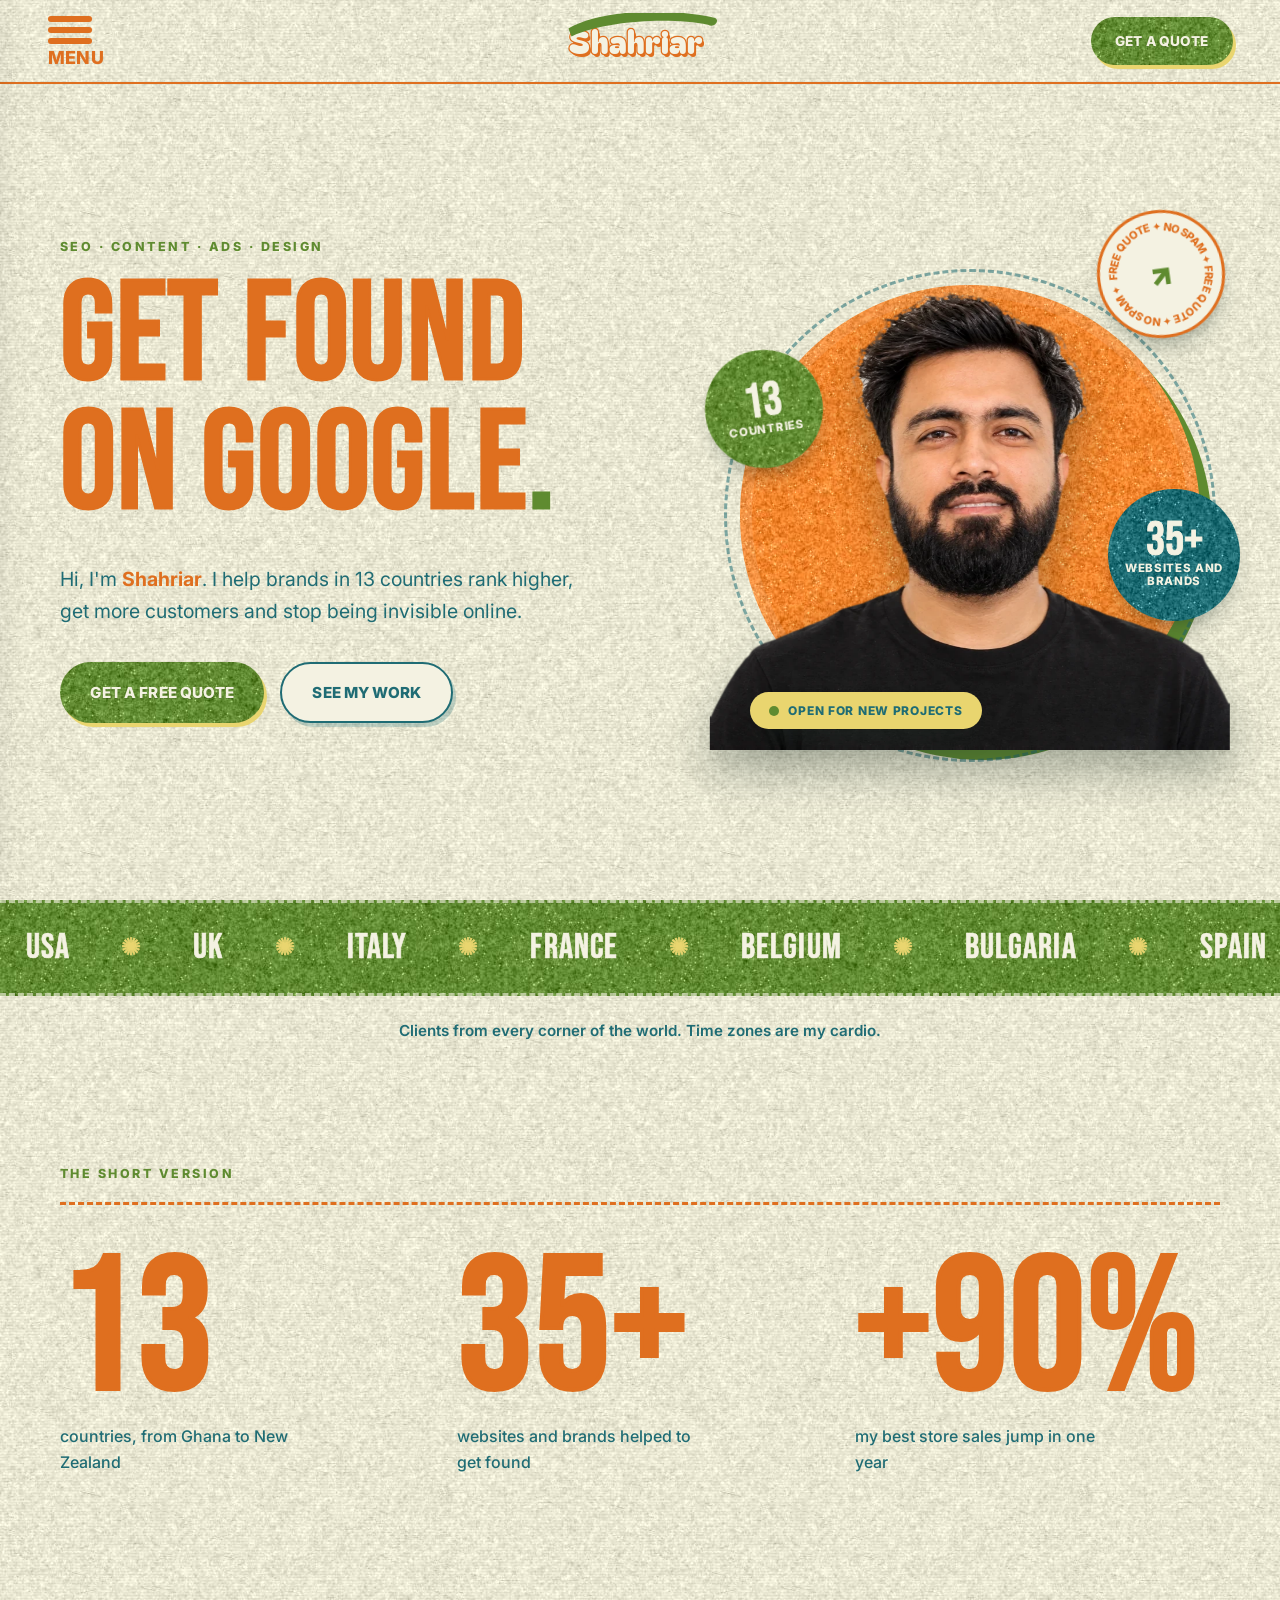
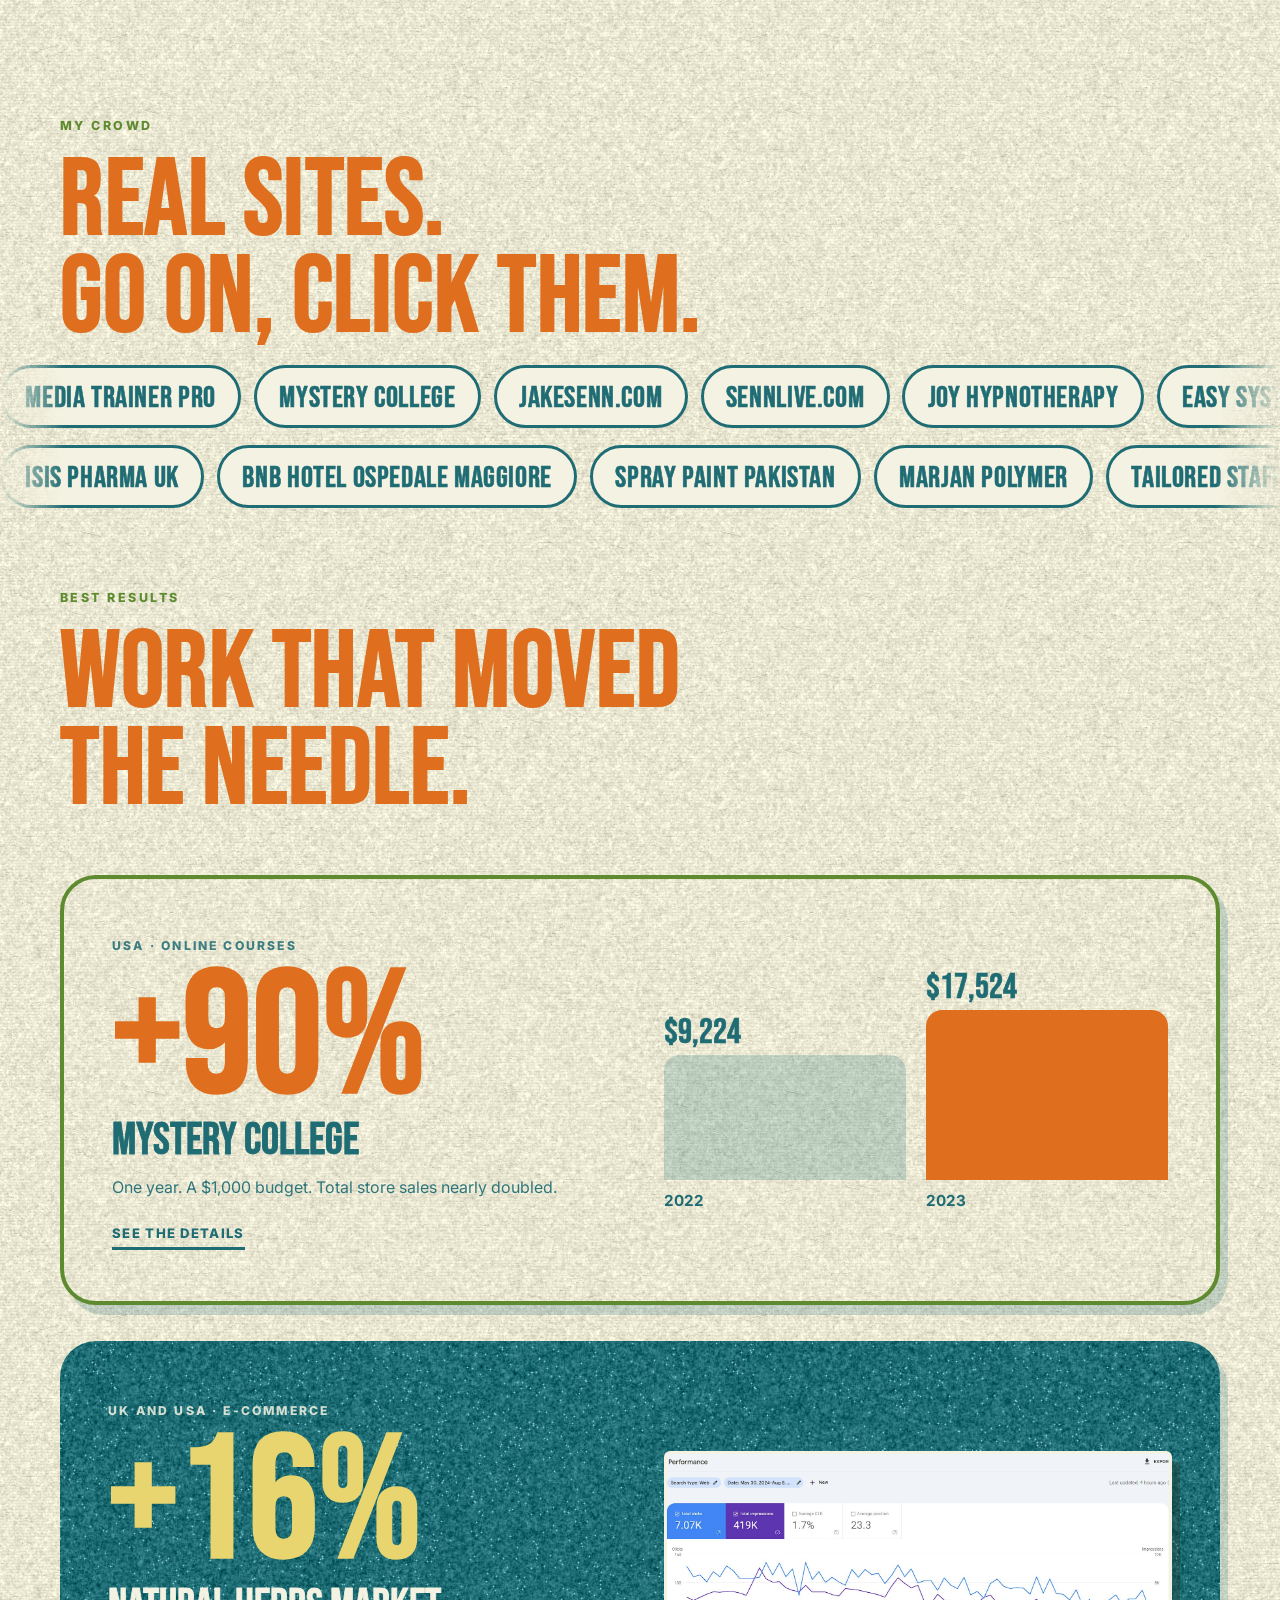
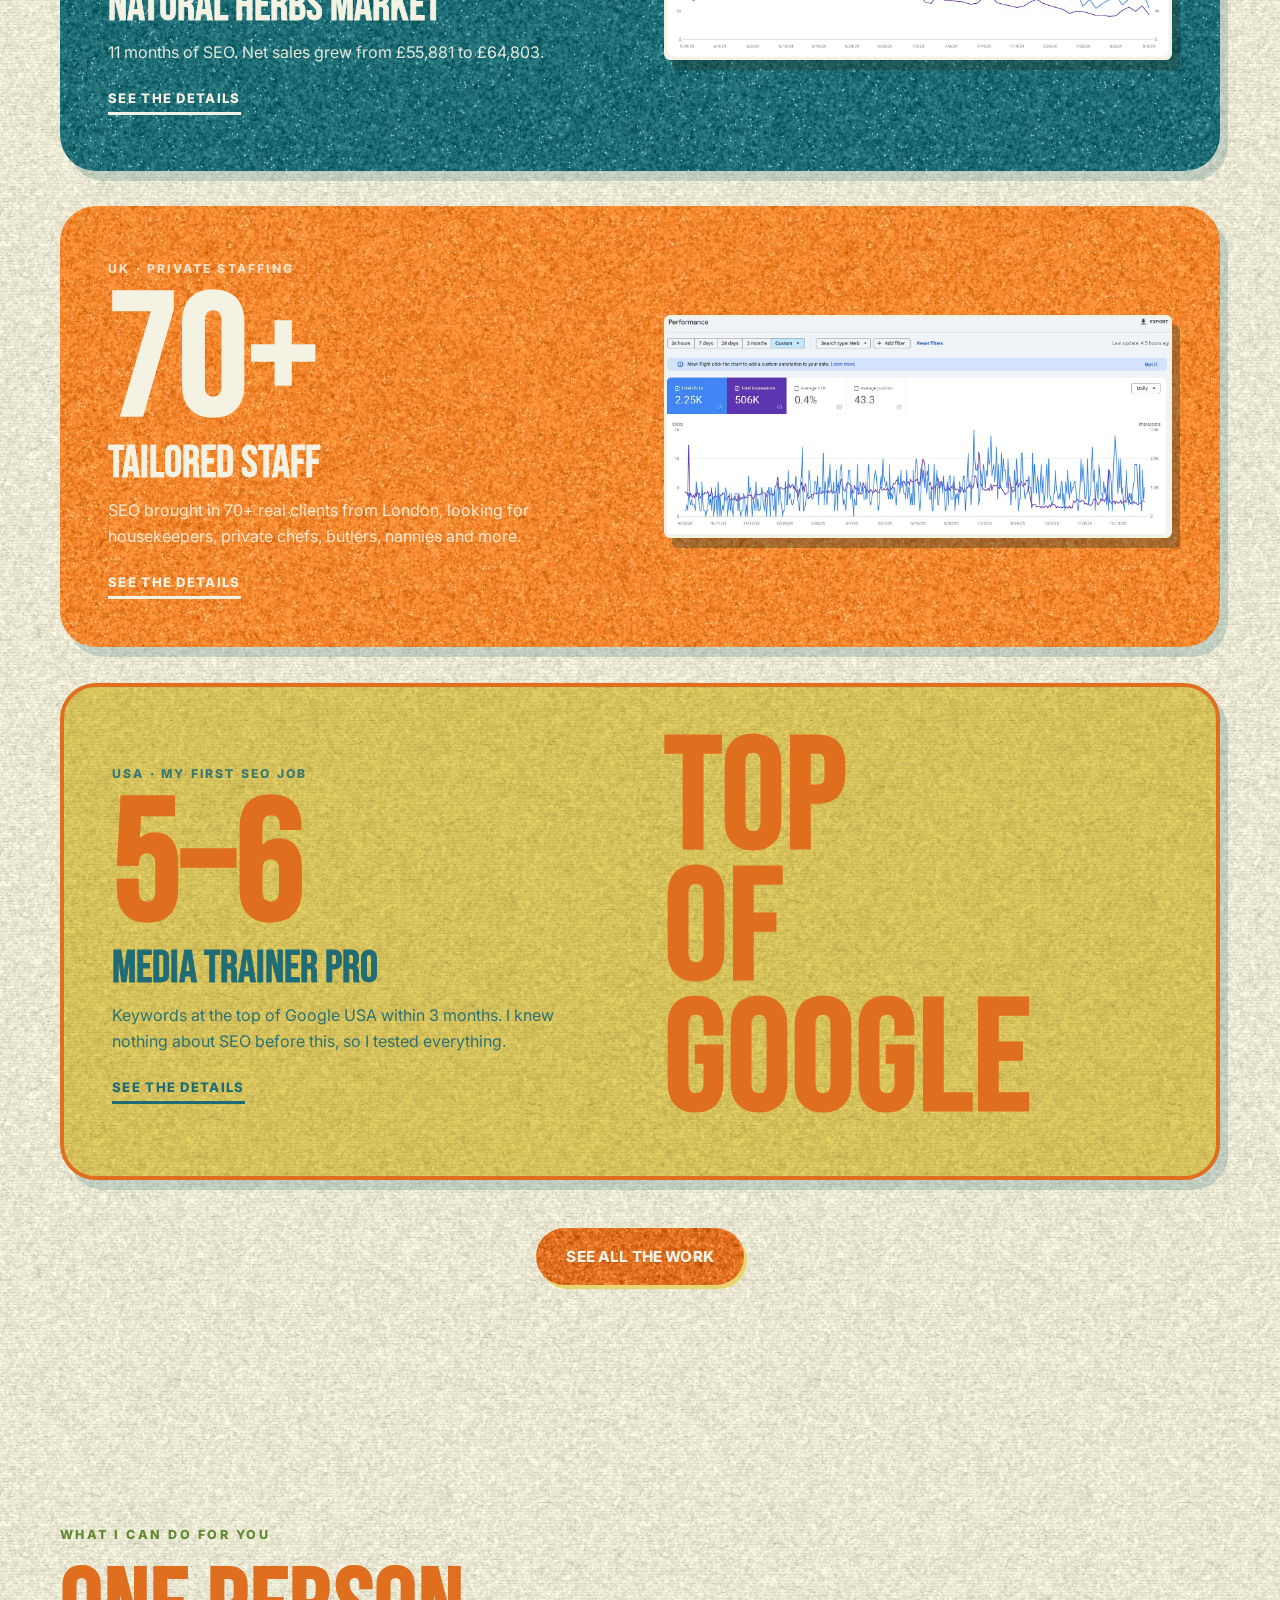
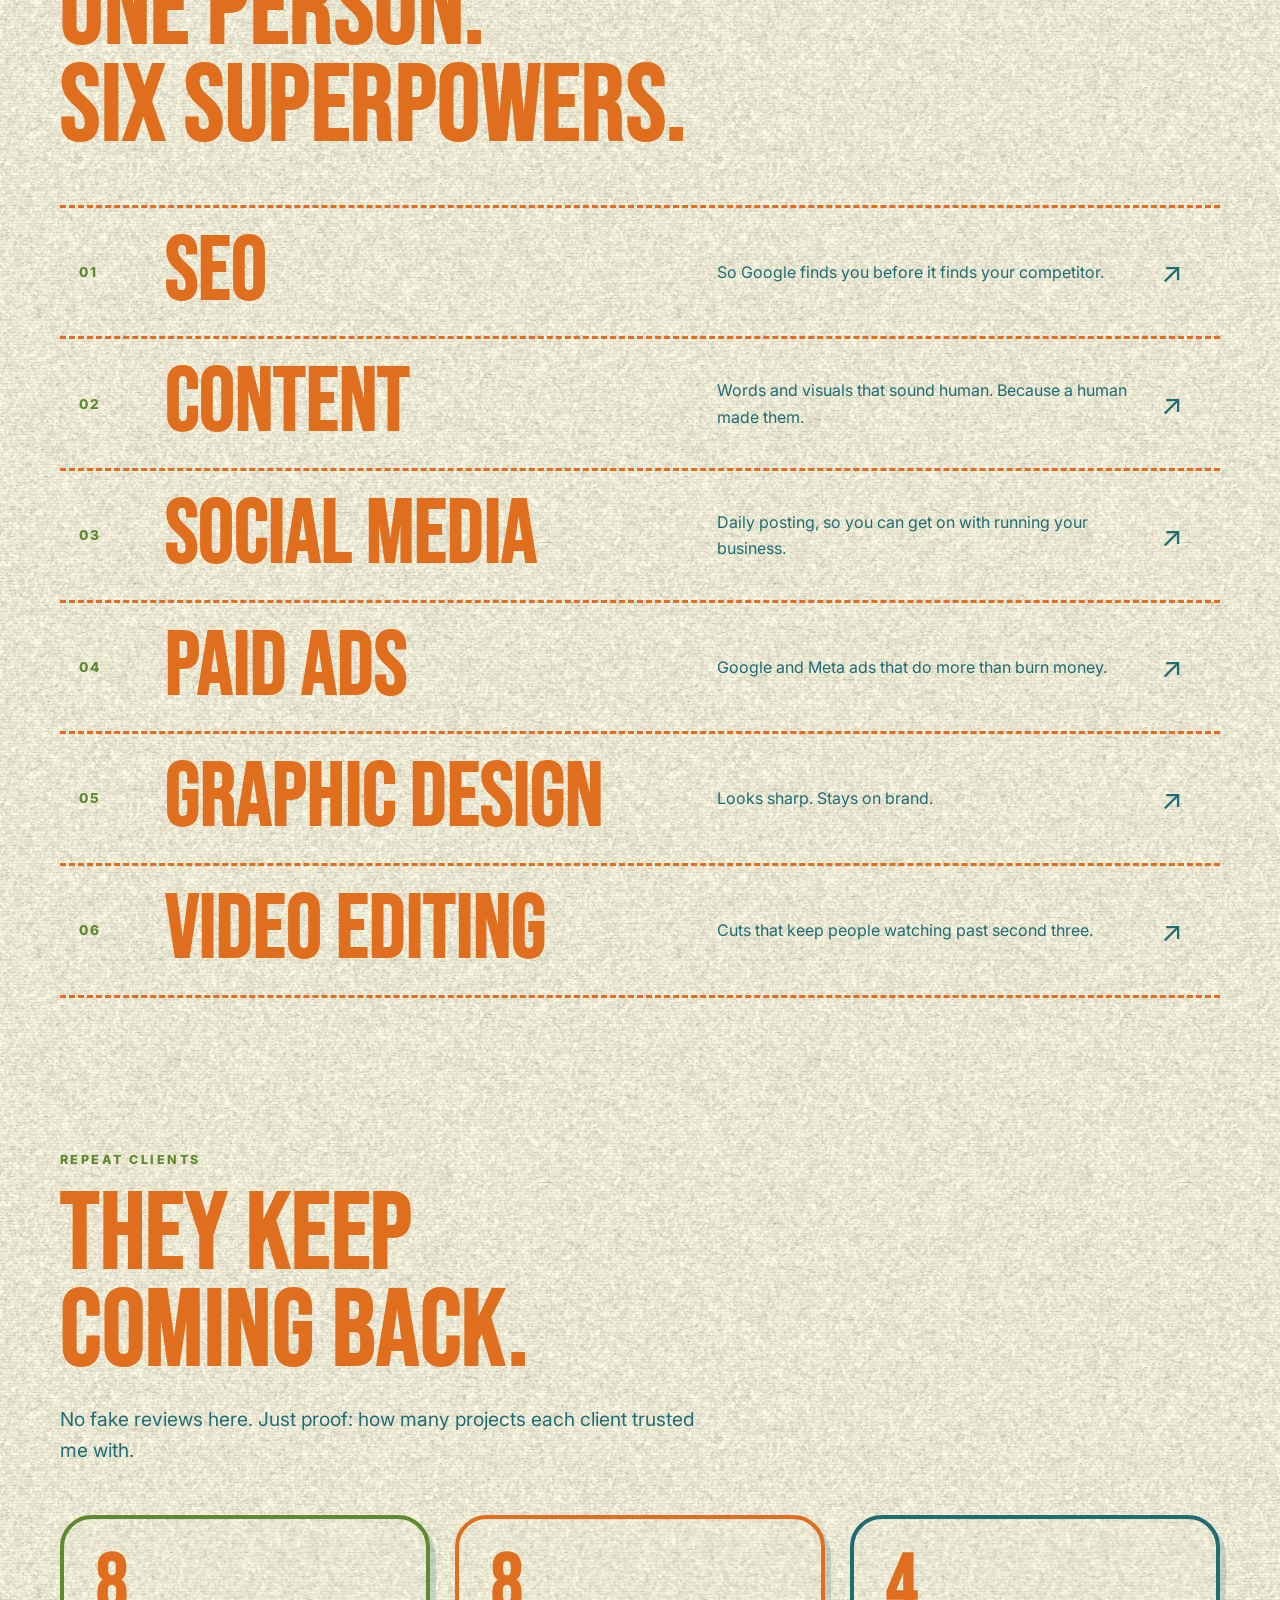
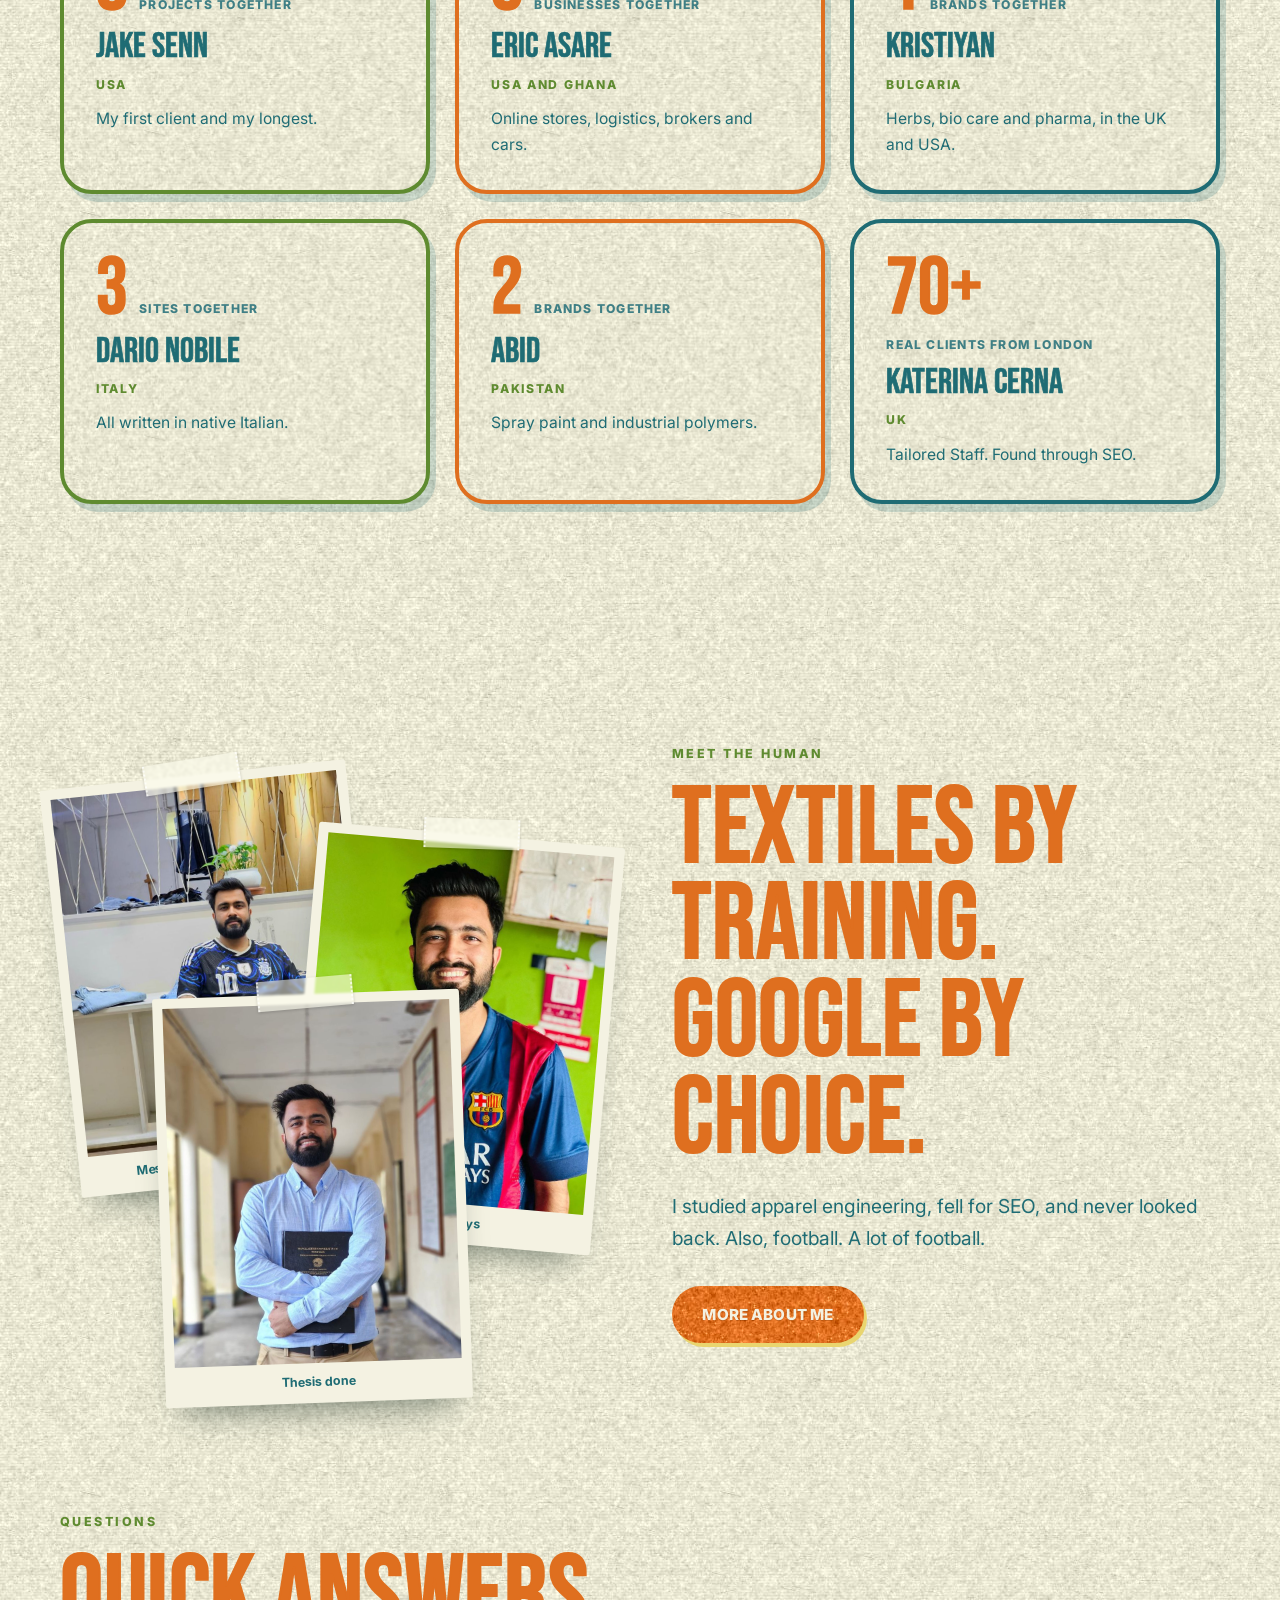
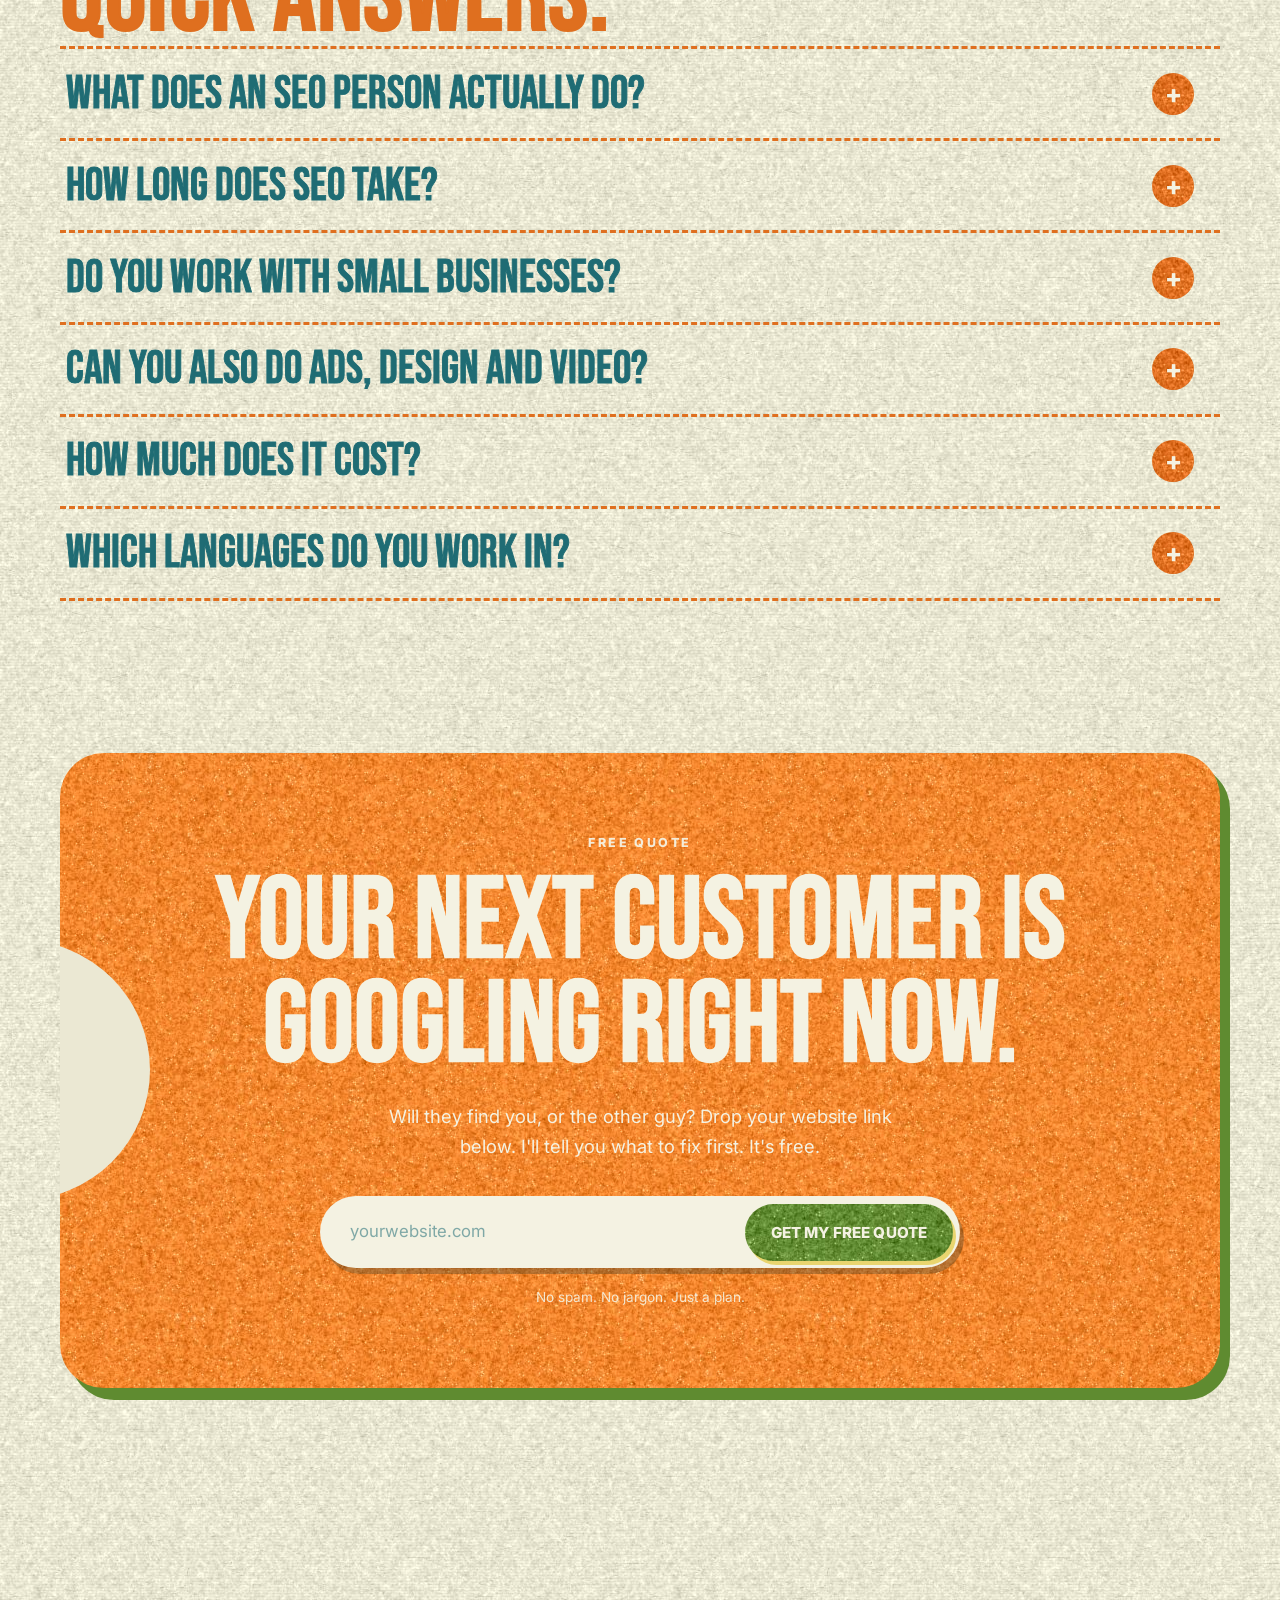
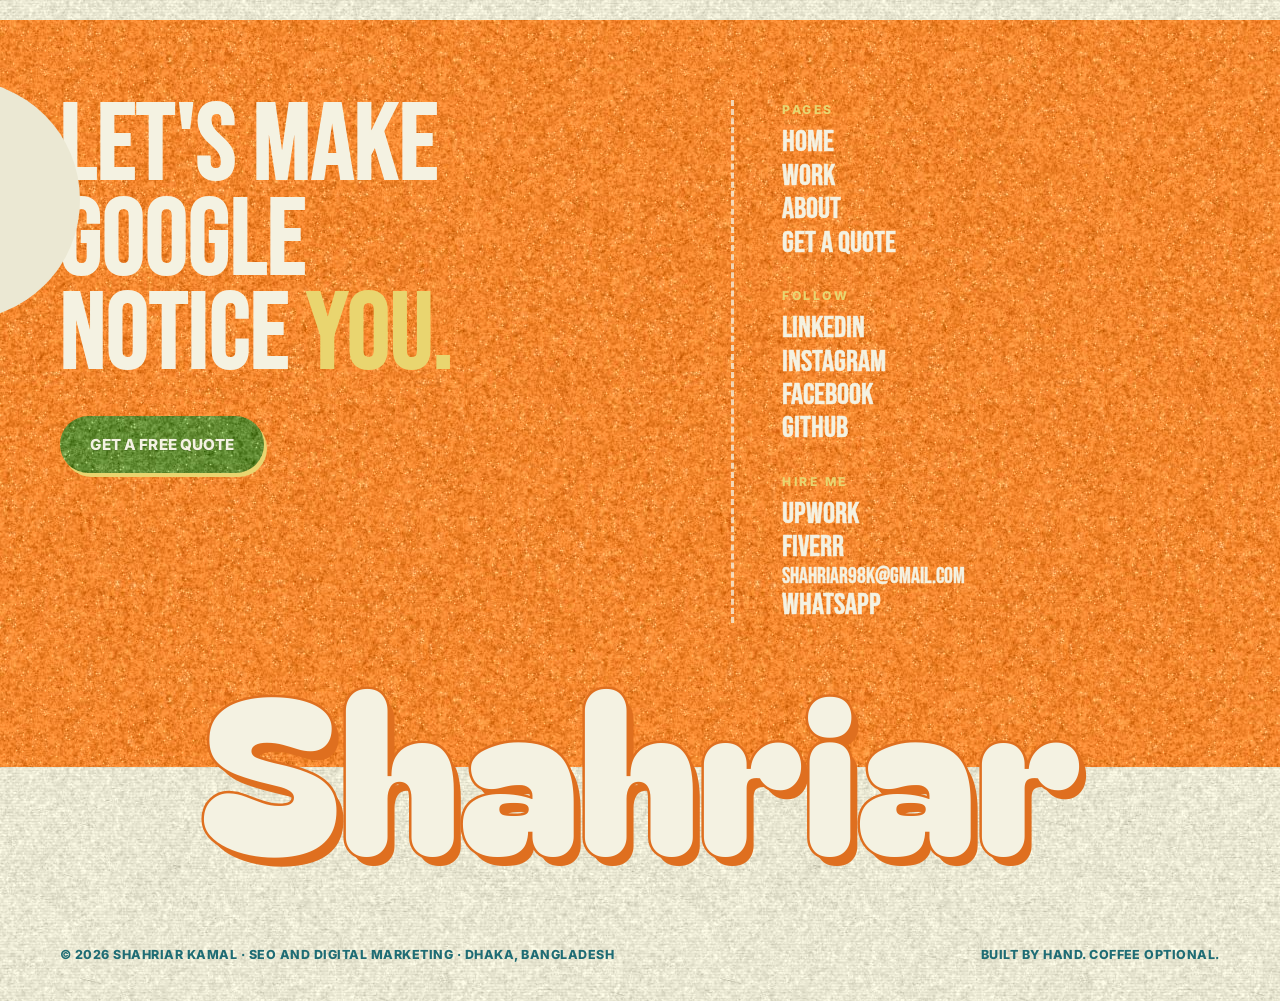
==== commit 95fc0ece: "Black t-shirt photo on Home, blazer photo on About; clean cutout edges" ====
--- a/index.html
+++ b/index.html
@@ -27,7 +27,7 @@
   </div>
   <div class="stage">
     <div class="disc"></div>
-    <img class="cutout" src="/assets/img/hero-cutout.webp" alt="Shahriar, SEO specialist from Dhaka, smiling with a full beard and a beige blazer" width="900" height="888" fetchpriority="high">
+    <img class="cutout" src="/assets/img/about-cutout.webp" alt="Shahriar, SEO specialist from Dhaka, smiling in a black t-shirt" width="900" height="792" fetchpriority="high">
     <div class="chip c1"><b>13</b><span>countries</span></div>
     <div class="chip c2"><b>35+</b><span>websites and brands</span></div>
     <div class="chip c3"><i></i><span>Open for new projects</span></div>
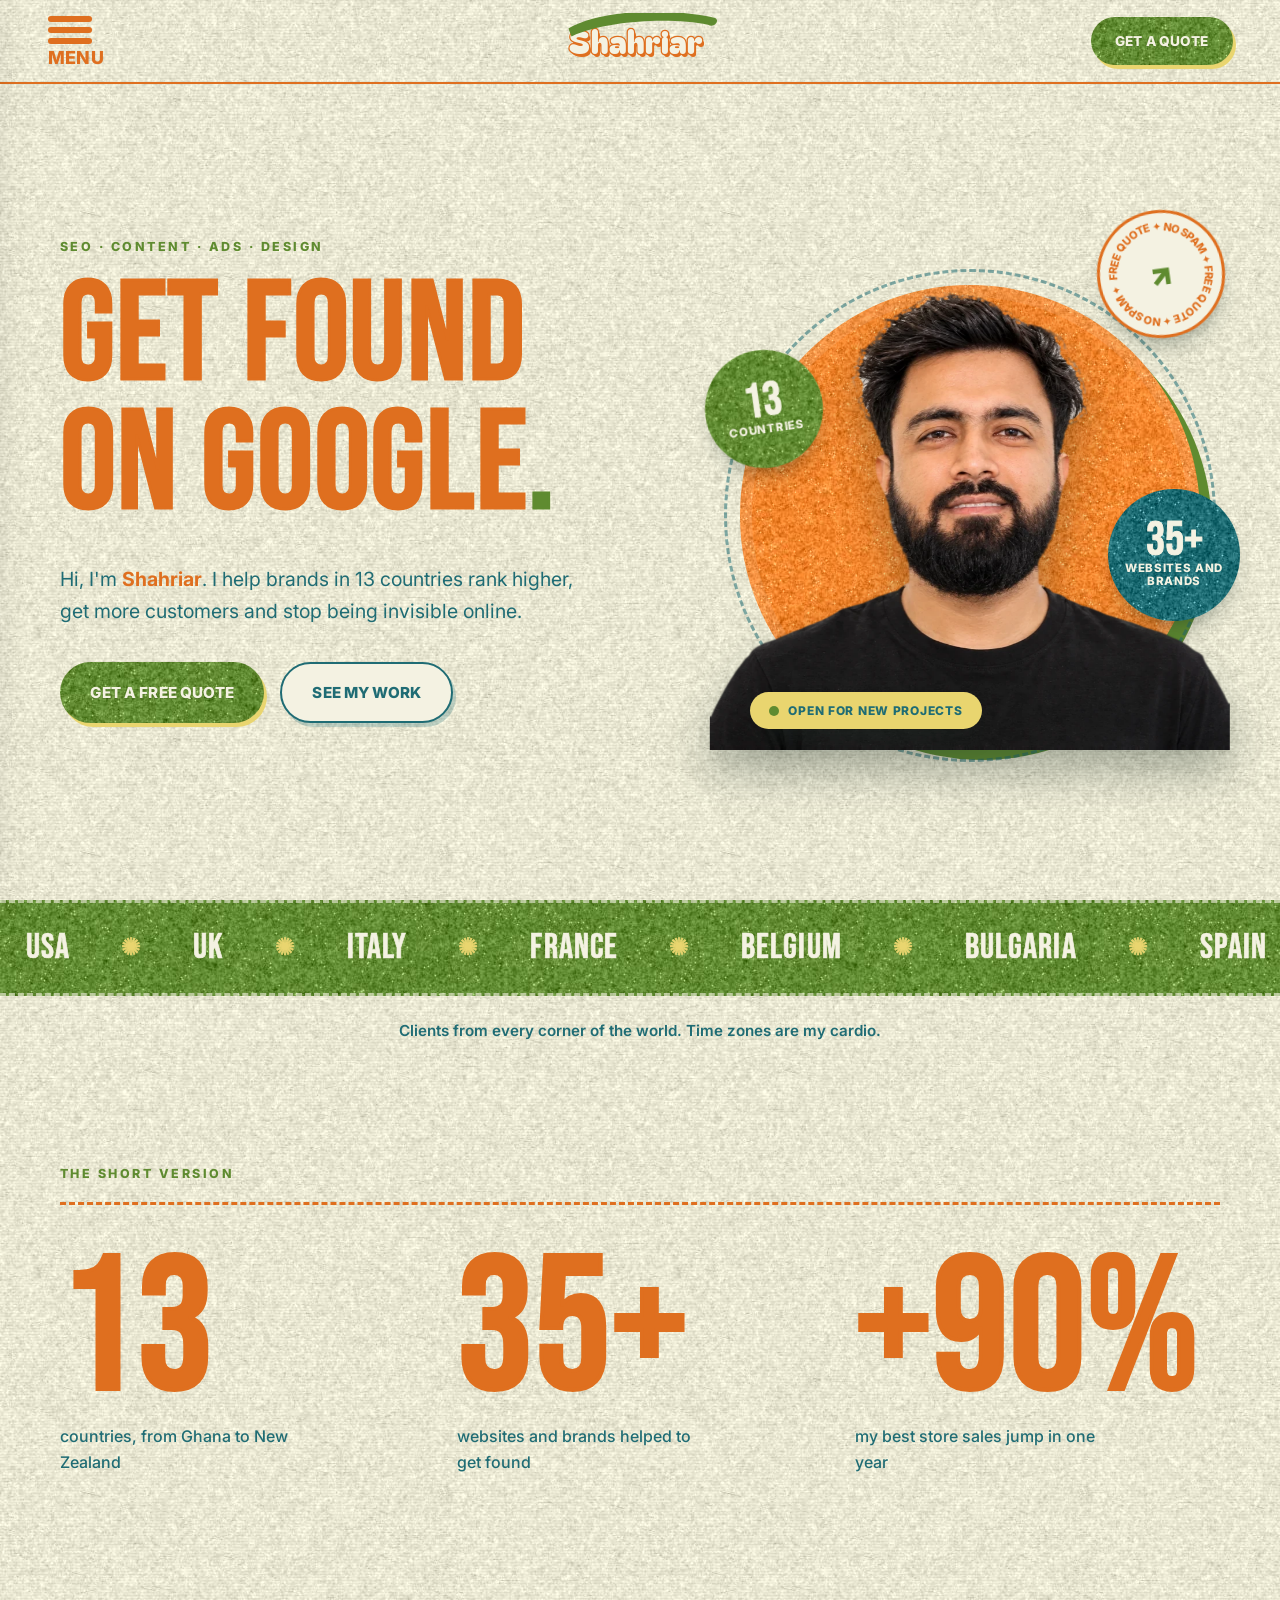
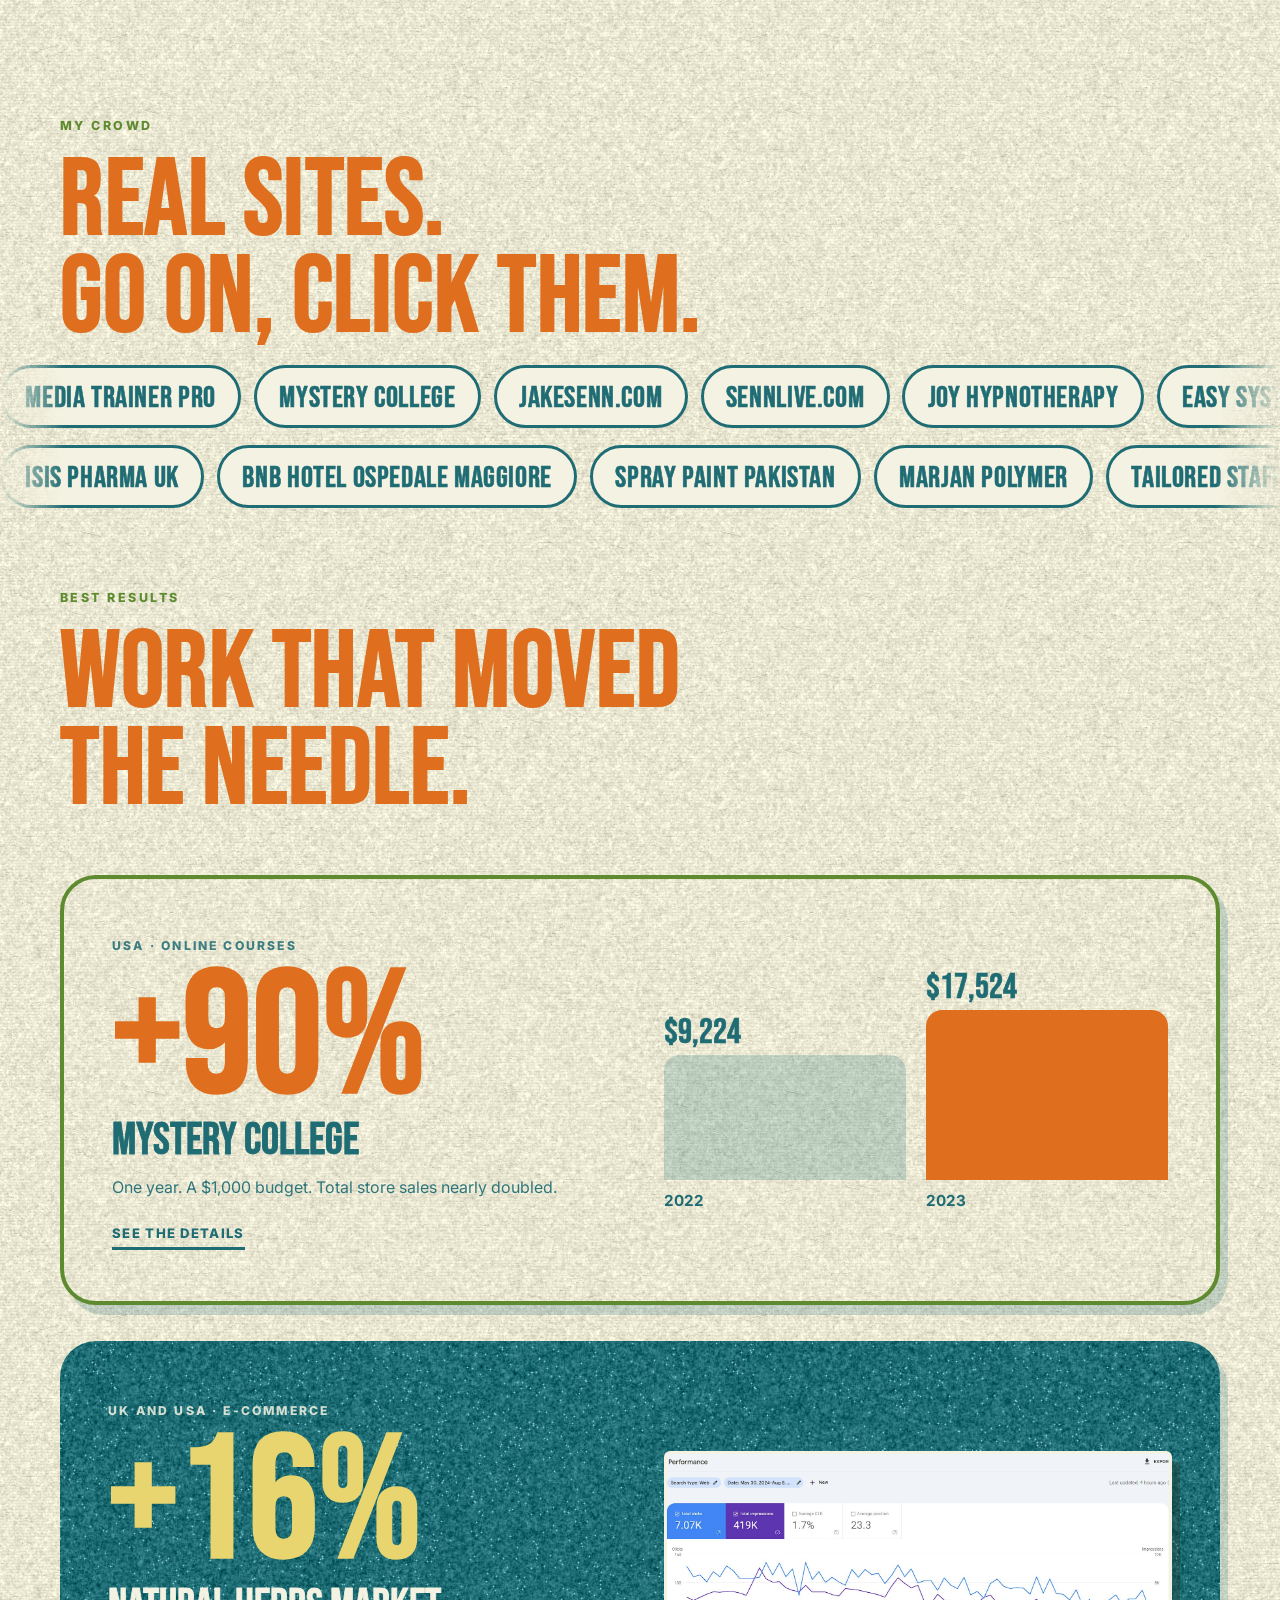
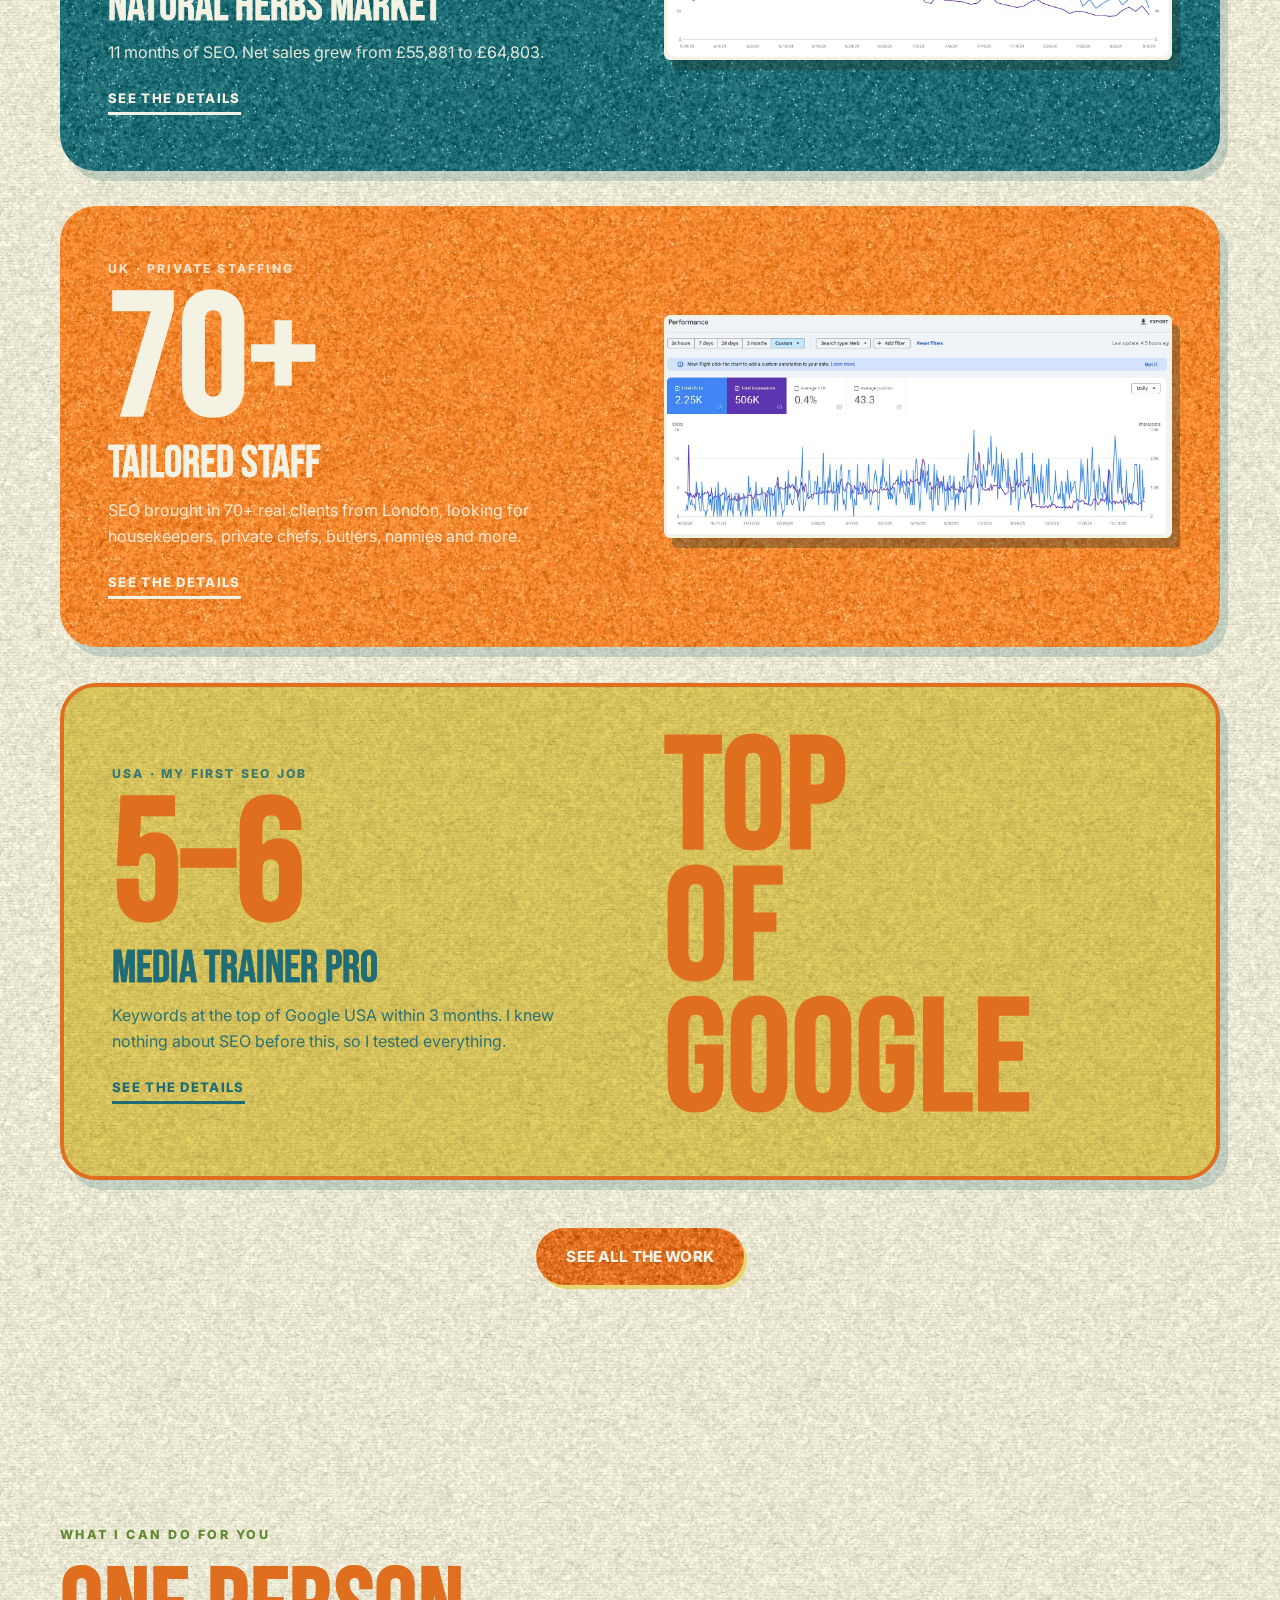
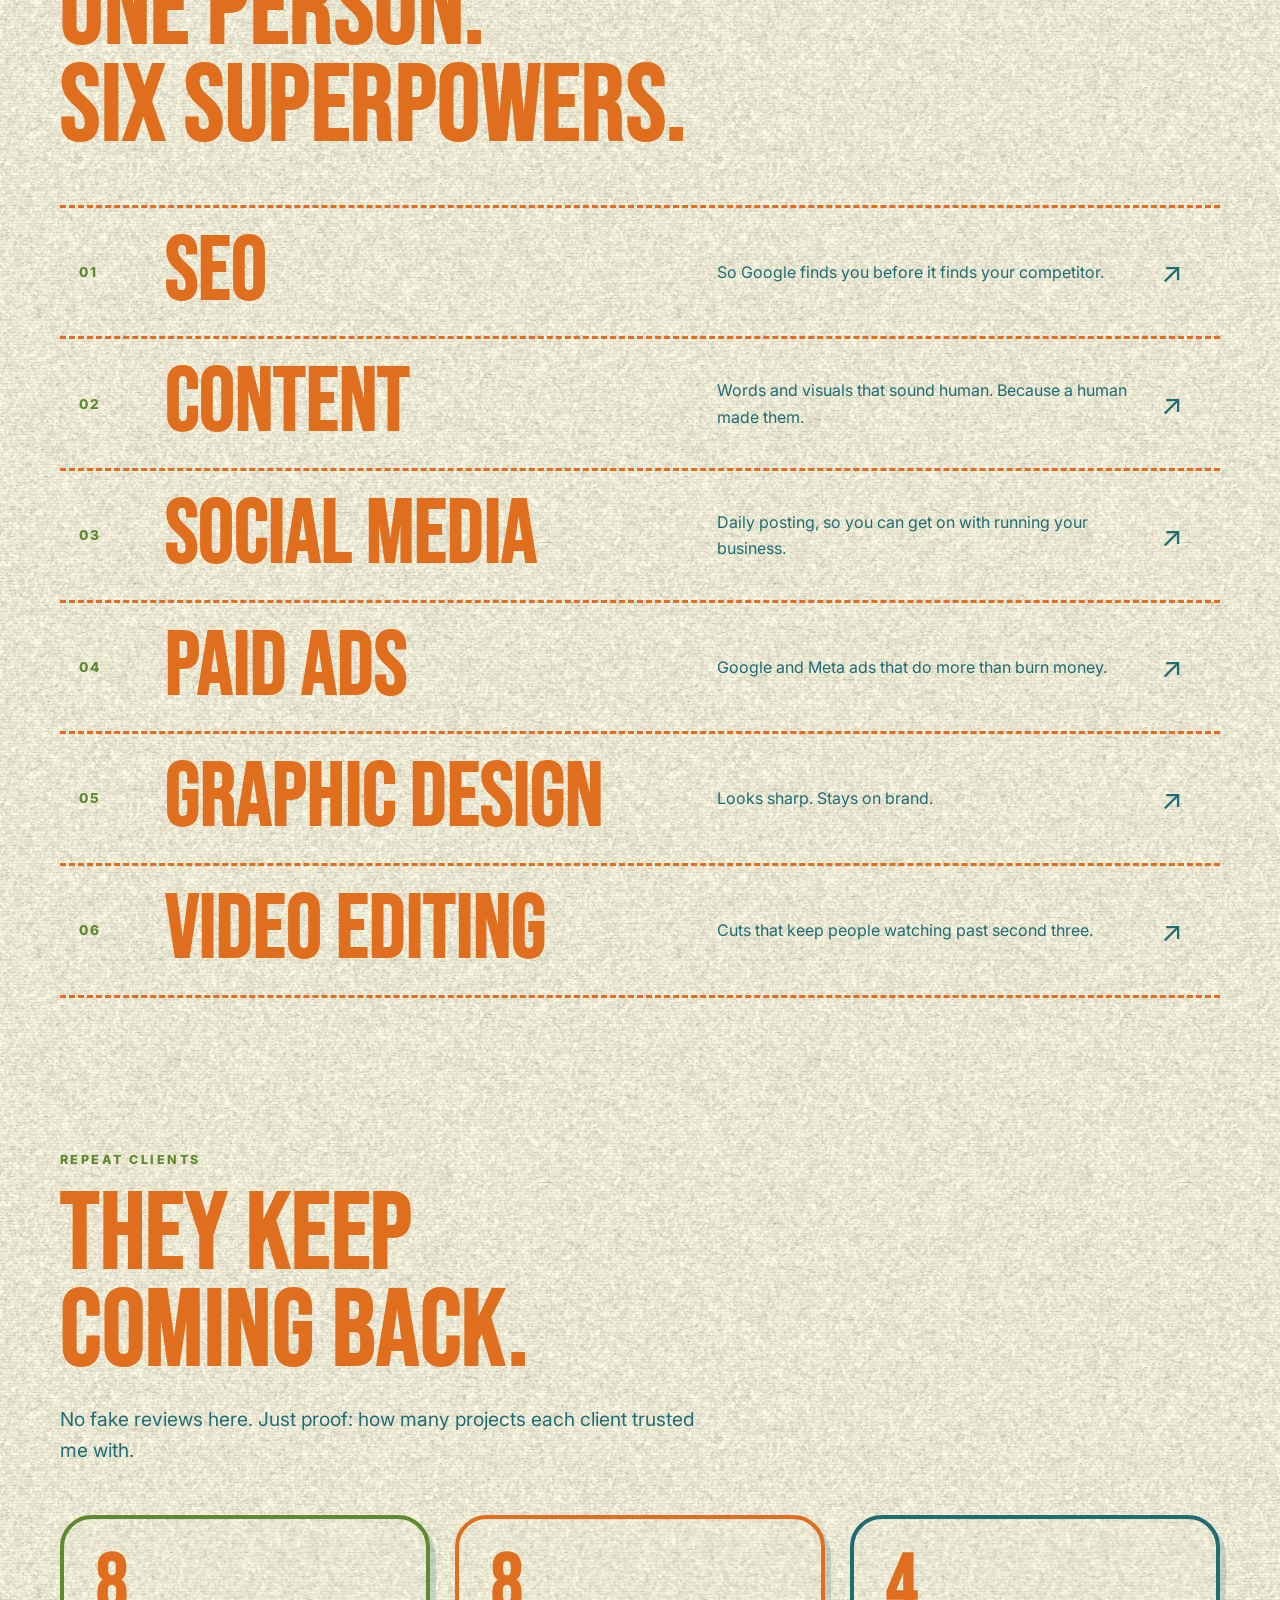
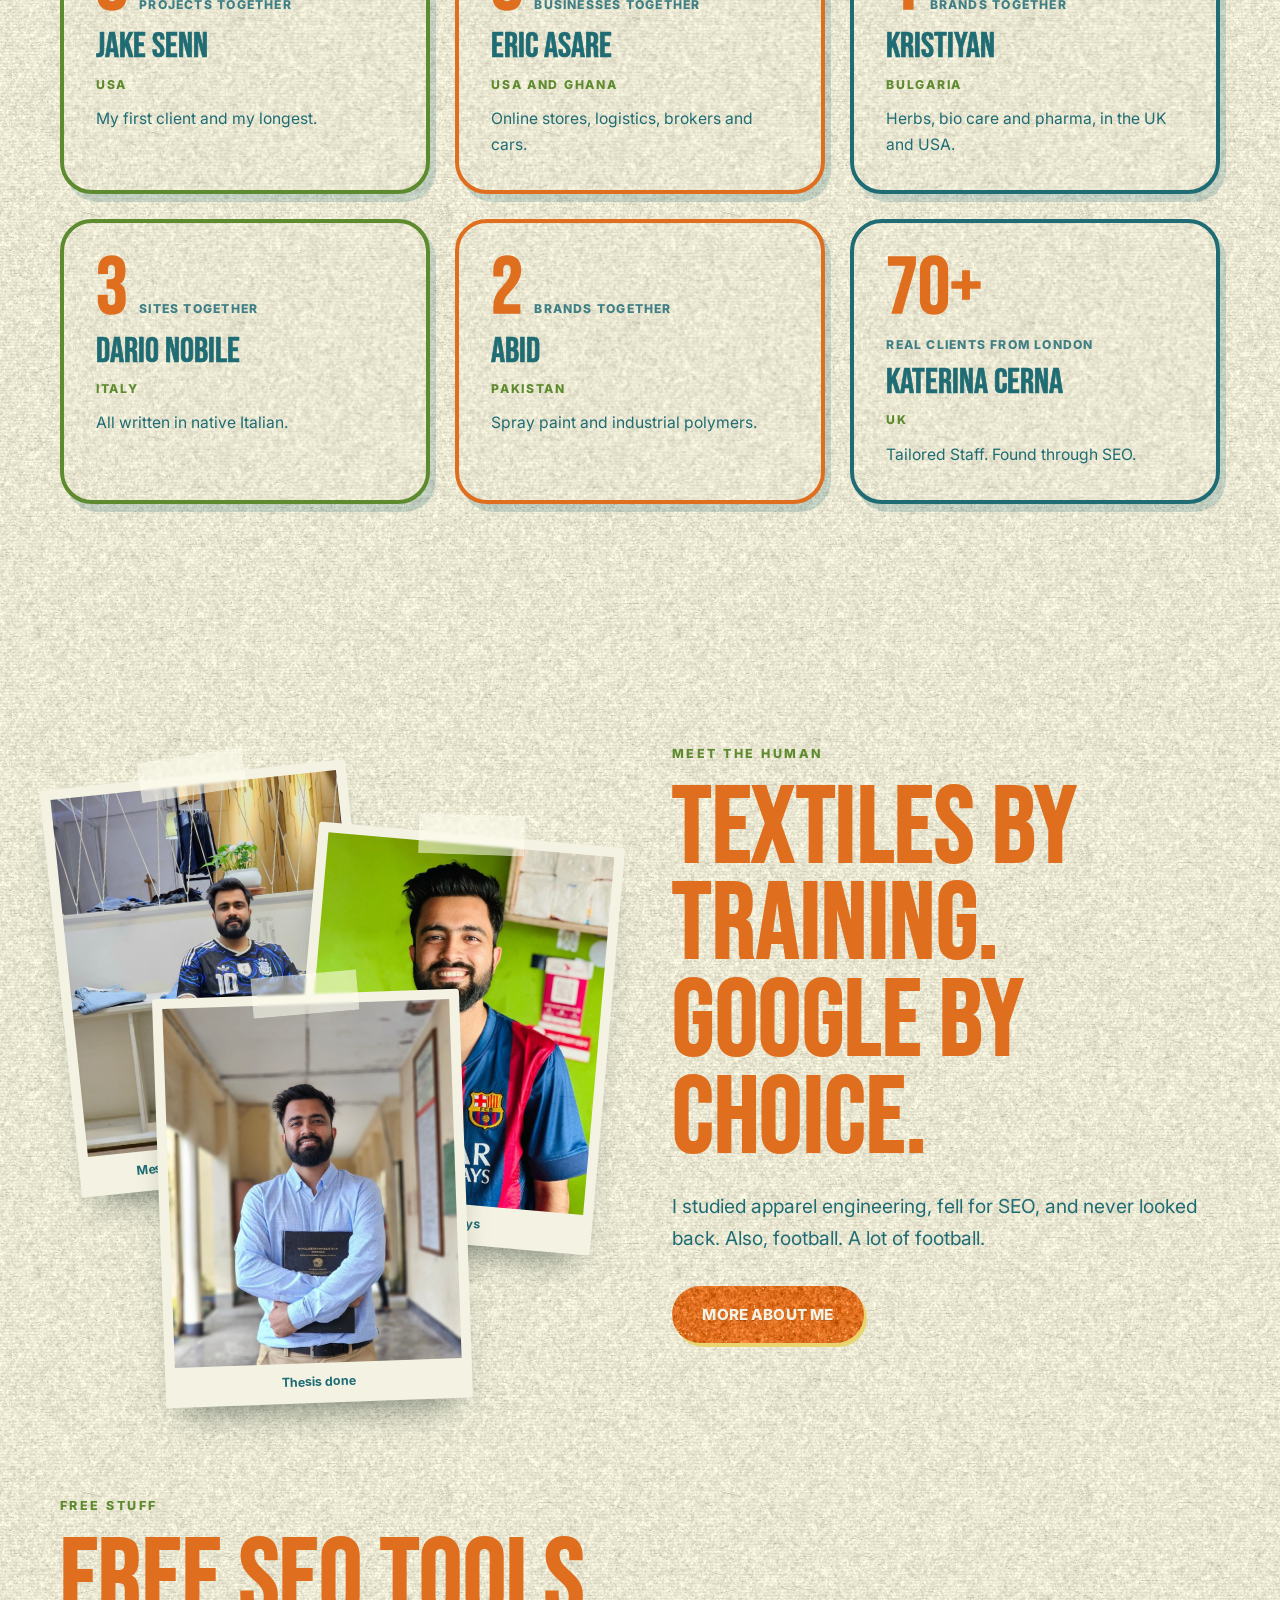
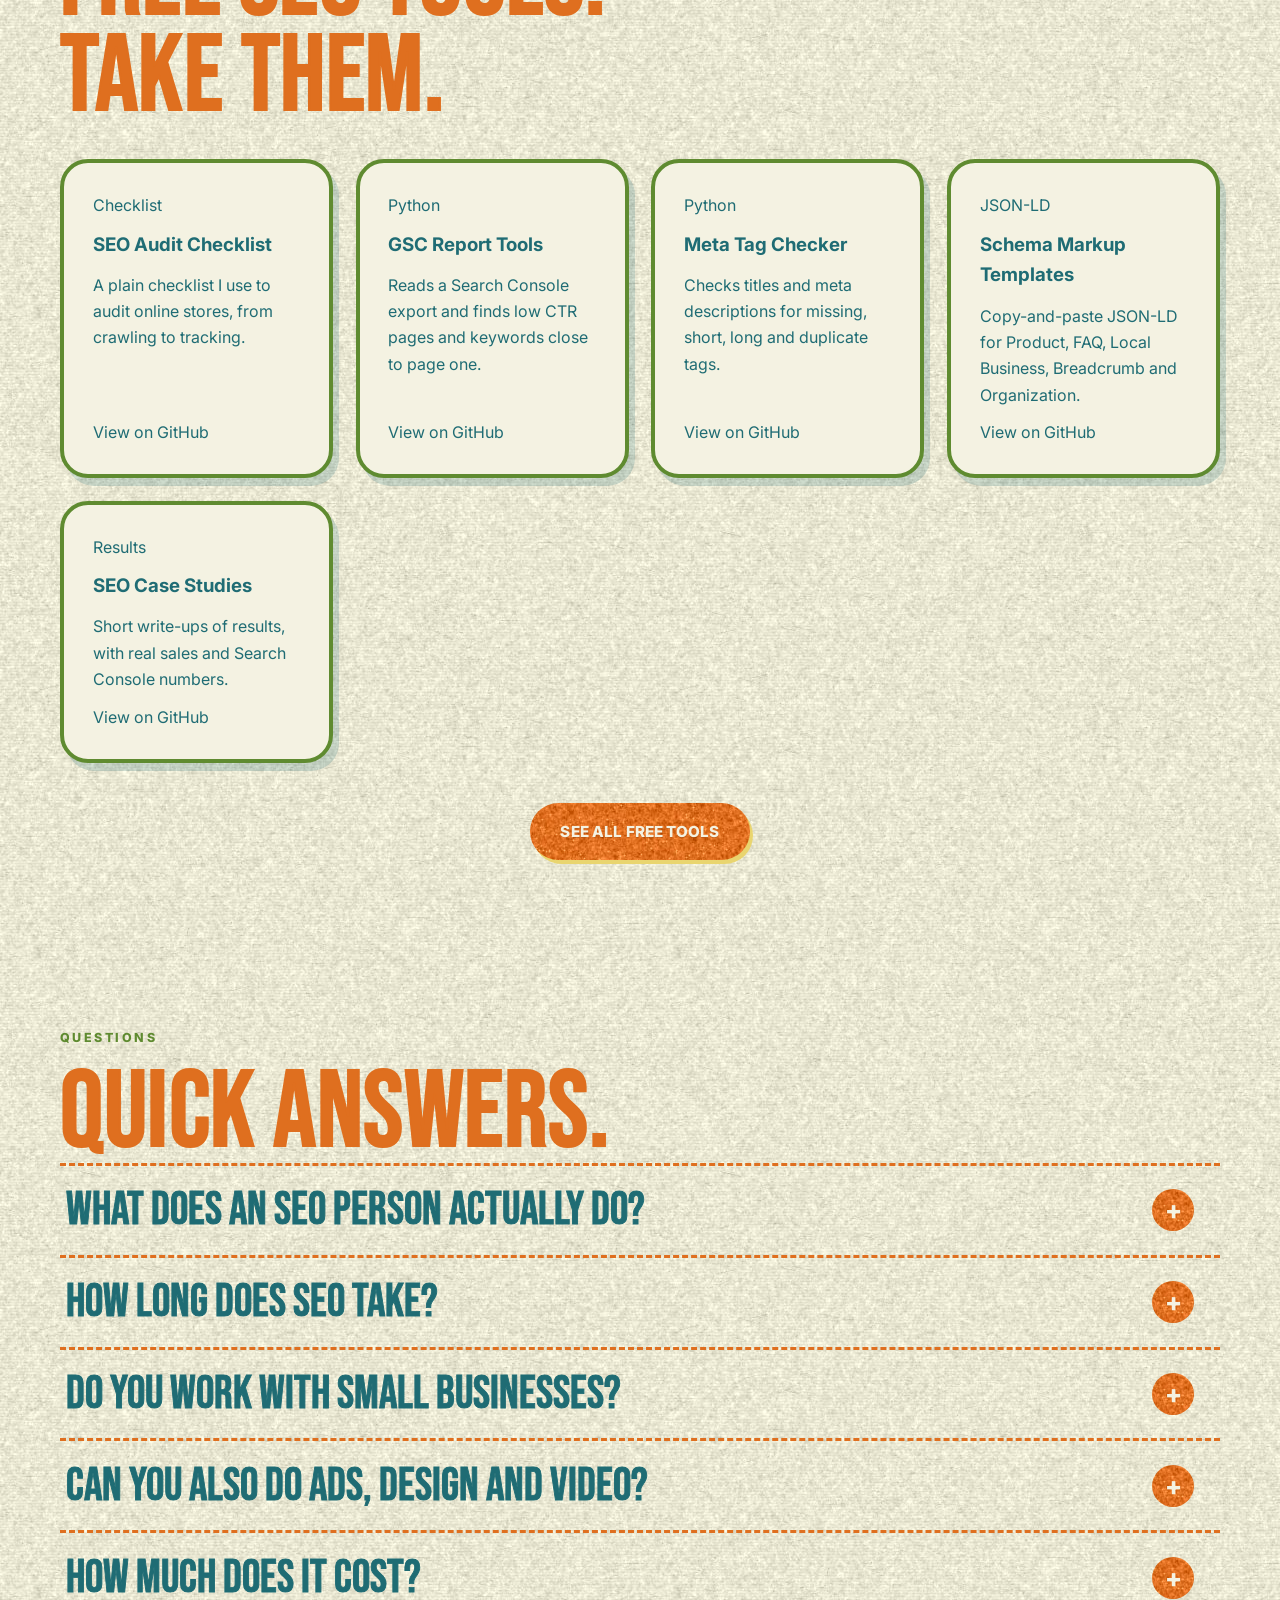
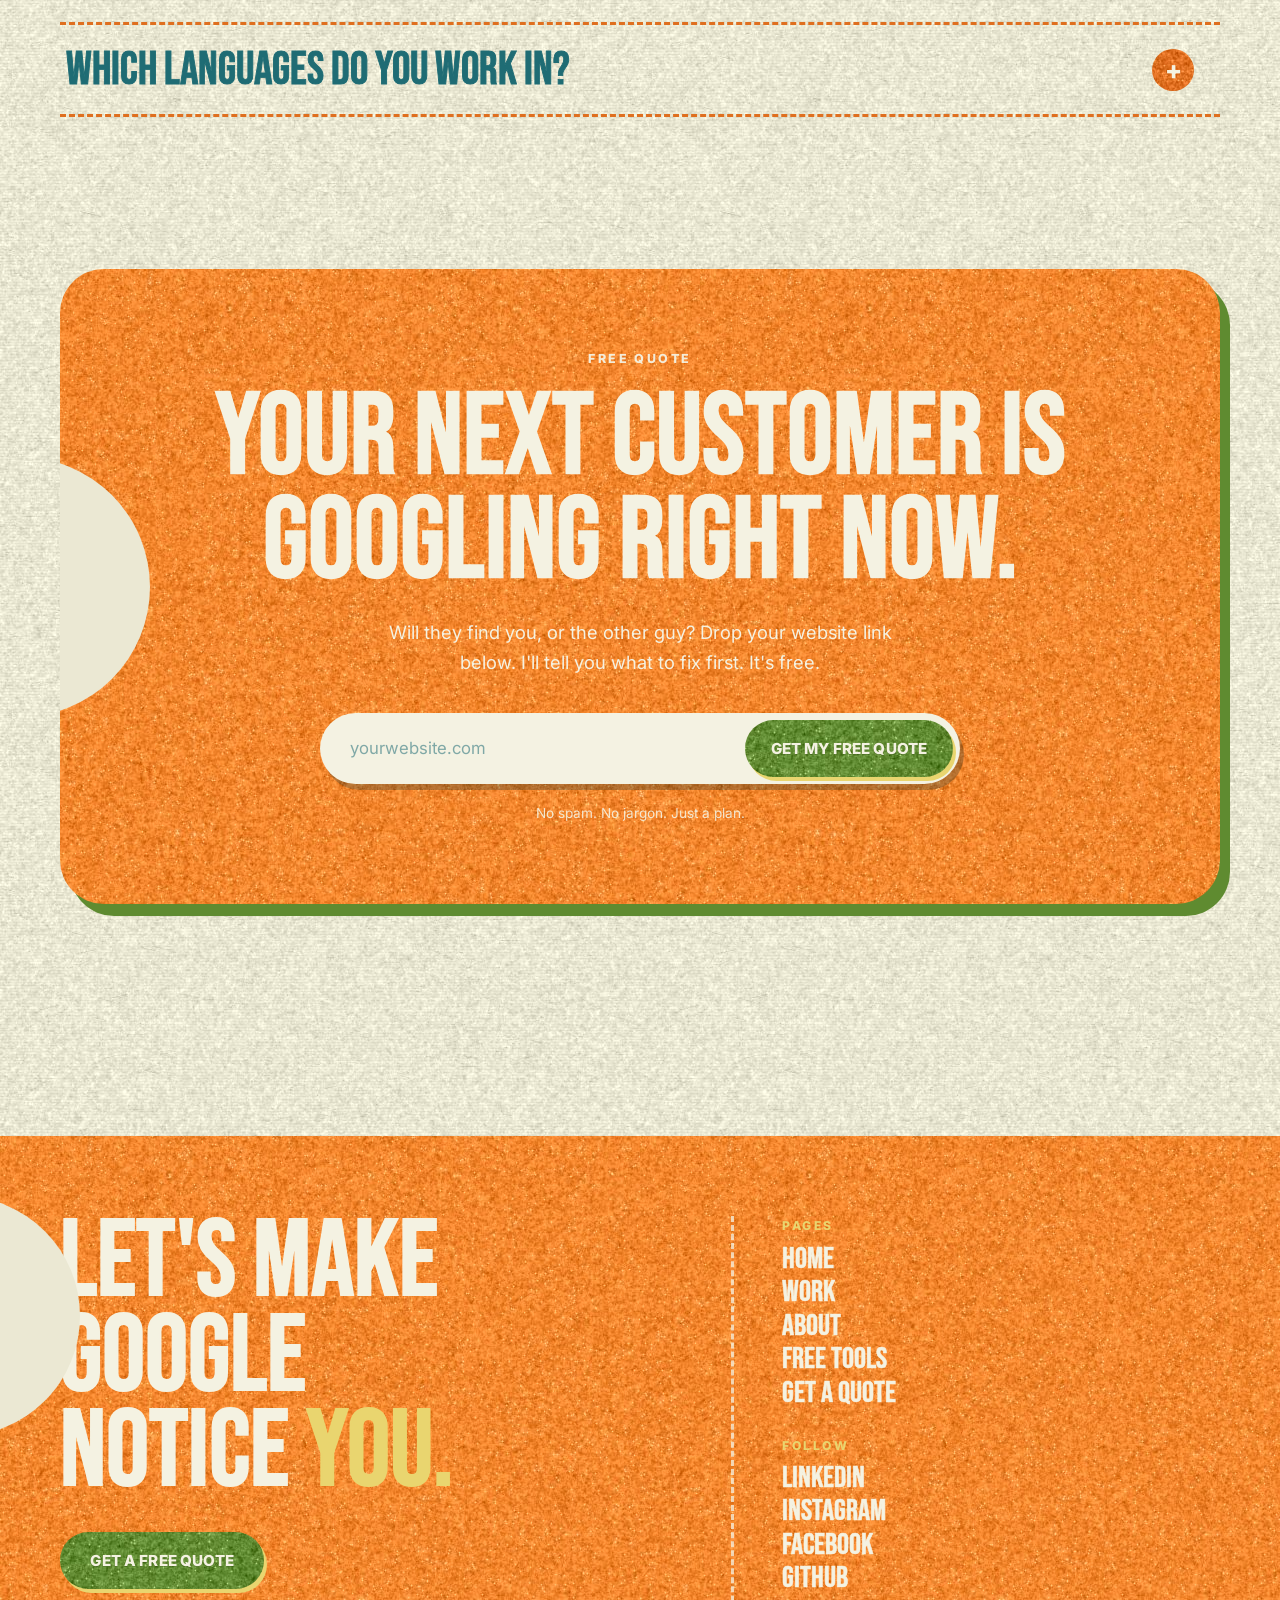
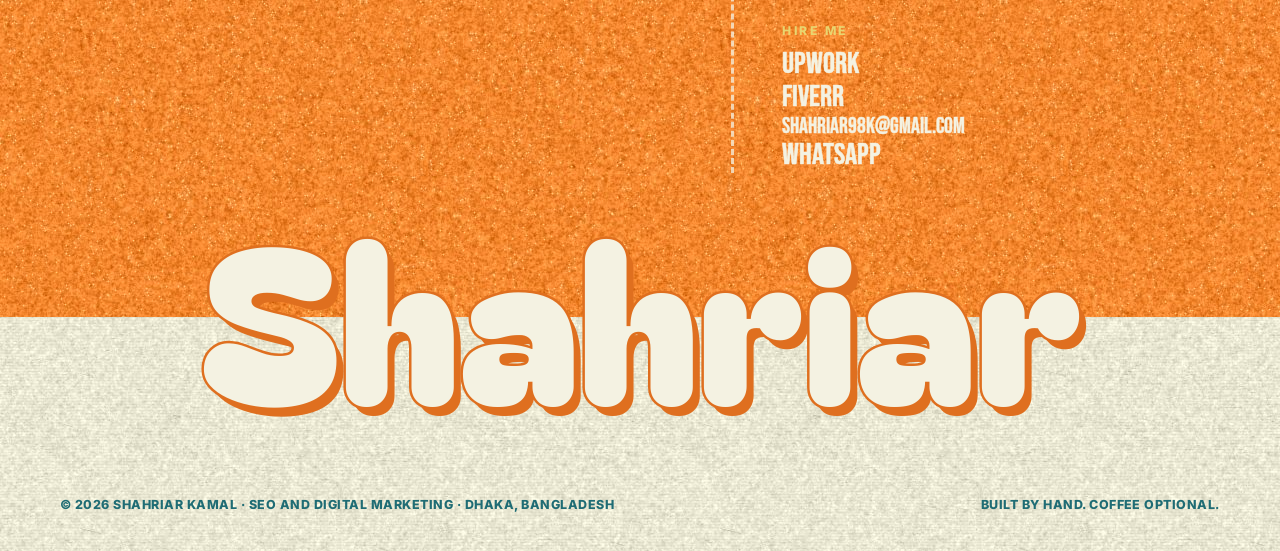
==== commit 0b860d0c: "Add Free tools page, link repos from Home, nav and footer" ====
--- a/index.html
+++ b/index.html
@@ -8,14 +8,14 @@
 <meta property="og:image" content="https://shahriar98k.github.io/og.png"><meta property="og:image:width" content="1200"><meta property="og:image:height" content="630">
 <meta name="twitter:card" content="summary_large_image"><meta name="twitter:image" content="https://shahriar98k.github.io/og.png">
 <script type="application/ld+json">{"@context": "https://schema.org", "@type": "Person", "name": "Shahriar Kamal", "alternateName": "Hakim Mohammed Shahriar Kamal", "jobTitle": "SEO Specialist", "url": "https://shahriar98k.github.io/", "image": "https://shahriar98k.github.io/assets/img/hero-cutout.webp", "description": "SEO and digital marketing for online stores and local businesses worldwide.", "knowsLanguage": ["en", "it", "ur"], "address": {"@type": "PostalAddress", "addressLocality": "Dhaka", "addressCountry": "BD"}, "sameAs": ["https://github.com/shahriar98k", "https://www.linkedin.com/in/hm-shahriar-kamal", "https://www.instagram.com/shahriar_98k", "https://www.facebook.com/98kshahriar", "https://www.upwork.com/freelancers/~016898508618a9bd90", "https://www.fiverr.com/sellers/hakimshahriar98"]}</script>
-<link rel="stylesheet" href="/assets/css/site.css"></head><body><div id="cur"></div><div id="cur2"></div><header class="nav"><div class="wrap">
+<link rel="stylesheet" href="/assets/css/site.css"><style>.toolgrid{display:grid;grid-template-columns:repeat(auto-fit,minmax(260px,1fr));gap:1.4rem;margin-top:2rem}.toolc{display:flex;flex-direction:column;gap:.7rem;padding:1.8rem;border-radius:28px;background:var(--cream2);border:4px solid var(--green);color:var(--text);text-decoration:none;box-shadow:6px 8px 0 rgba(31,108,116,.2);transition:transform .2s}.toolc:hover{transform:translateY(-4px)}.toolc h3{margin:0}.toolc p{margin:0;flex:1}</style></head><body><div id="cur"></div><div id="cur2"></div><header class="nav"><div class="wrap">
   <button class="menubtn" aria-label="Open menu" aria-expanded="false"><span class="bars"><i></i><i></i><i></i></span><span class="mt">Menu</span></button>
   <a class="logo" href="/" aria-label="Shahriar, home"><svg viewBox="0 0 200 60" preserveAspectRatio="none" aria-hidden="true"><path d="M8 20 C 50 -6, 140 -6, 192 6 C 200 9, 192 20, 184 15 C 140 6, 60 8, 12 30 Z" fill="#5f8b30"/></svg>Shahriar</a>
   <a class="btn gold sm" href="/contact/">Get a quote</a>
 </div></header>
 <div class="scrim"></div>
 <aside class="drawer" aria-label="Menu" aria-hidden="true"><button class="x" aria-label="Close menu">×</button>
-  <nav><a href="/">Home</a><a href="/work/">Work</a><a href="/about/">About</a><a href="/contact/">Contact</a><a href="/contact/">Free quote</a></nav>
+  <nav><a href="/">Home</a><a href="/work/">Work</a><a href="/about/">About</a><a href="/tools/">Free tools</a><a href="/contact/">Contact</a><a href="/contact/">Free quote</a></nav>
   <div class="soc"><a href="https://www.linkedin.com/in/hm-shahriar-kamal" target="_blank" rel="noopener me" aria-label="LinkedIn"><svg viewBox="0 0 24 24" aria-hidden="true"><path d="M4.98 3.5a2.5 2.5 0 1 1 0 5 2.5 2.5 0 0 1 0-5zM3 9.75h4V21H3V9.75zm7 0h3.8v1.54h.06c.53-.95 1.84-1.95 3.78-1.95 4.04 0 4.78 2.55 4.78 5.87V21h-4v-5.1c0-1.22-.02-2.78-1.74-2.78-1.74 0-2 1.33-2 2.69V21h-4V9.75z"/></svg></a><a href="https://www.instagram.com/shahriar_98k" target="_blank" rel="noopener me" aria-label="Instagram"><svg viewBox="0 0 24 24" aria-hidden="true"><path fill-rule="evenodd" d="M7.5 2h9A5.5 5.5 0 0 1 22 7.5v9a5.5 5.5 0 0 1-5.5 5.5h-9A5.5 5.5 0 0 1 2 16.5v-9A5.5 5.5 0 0 1 7.5 2zm0 2A3.5 3.5 0 0 0 4 7.5v9A3.5 3.5 0 0 0 7.5 20h9a3.5 3.5 0 0 0 3.5-3.5v-9A3.5 3.5 0 0 0 16.5 4h-9zM12 7a5 5 0 1 1 0 10 5 5 0 0 1 0-10zm0 2a3 3 0 1 0 0 6 3 3 0 0 0 0-6zm5.2-3.2a1.2 1.2 0 1 1 0 2.4 1.2 1.2 0 0 1 0-2.4z"/></svg></a><a href="https://www.facebook.com/98kshahriar" target="_blank" rel="noopener me" aria-label="Facebook"><svg viewBox="0 0 24 24" aria-hidden="true"><path d="M22 12a10 10 0 1 0-11.56 9.88v-6.99H7.9V12h2.54V9.8c0-2.5 1.49-3.89 3.78-3.89 1.09 0 2.24.2 2.24.2v2.46h-1.26c-1.24 0-1.63.77-1.63 1.56V12h2.78l-.44 2.89h-2.34v6.99A10 10 0 0 0 22 12z"/></svg></a></div>
 </aside><main id="main">
 <section class="hero"><div class="wrap hero-grid">
@@ -92,6 +92,7 @@
   </div>
 </div></section>
 
+<section class="sec" style="padding-top:2rem"><div class="wrap"><span class="eyebrow rv">Free stuff</span><h2 class="h2 rv">Free SEO tools.<br>Take them.</h2><div class="toolgrid"><a class="toolc" href="https://github.com/shahriar98k/seo-audit-checklist" target="_blank" rel="noopener"><span class="tag">Checklist</span><h3>SEO Audit Checklist</h3><p>A plain checklist I use to audit online stores, from crawling to tracking.</p><span class="go">View on GitHub</span></a><a class="toolc" href="https://github.com/shahriar98k/gsc-report-tools" target="_blank" rel="noopener"><span class="tag">Python</span><h3>GSC Report Tools</h3><p>Reads a Search Console export and finds low CTR pages and keywords close to page one.</p><span class="go">View on GitHub</span></a><a class="toolc" href="https://github.com/shahriar98k/meta-tag-checker" target="_blank" rel="noopener"><span class="tag">Python</span><h3>Meta Tag Checker</h3><p>Checks titles and meta descriptions for missing, short, long and duplicate tags.</p><span class="go">View on GitHub</span></a><a class="toolc" href="https://github.com/shahriar98k/schema-markup-templates" target="_blank" rel="noopener"><span class="tag">JSON-LD</span><h3>Schema Markup Templates</h3><p>Copy-and-paste JSON-LD for Product, FAQ, Local Business, Breadcrumb and Organization.</p><span class="go">View on GitHub</span></a><a class="toolc" href="https://github.com/shahriar98k/seo-case-studies" target="_blank" rel="noopener"><span class="tag">Results</span><h3>SEO Case Studies</h3><p>Short write-ups of results, with real sales and Search Console numbers.</p><span class="go">View on GitHub</span></a></div><p style="text-align:center;margin-top:2.5rem"><a class="btn dark" href="/tools/">See all free tools</a></p></div></section>
 <section class="sec faqsec" style="padding-top:3rem"><div class="wrap"><span class="eyebrow rv">Questions</span><h2 class="h2 rv">Quick answers.</h2><div class="acc faq rv"><div class="ai"><button aria-expanded="false"><h4>What does an SEO person actually do?</h4><span class="pl">+</span></button><div class="body"><div><p>I find the words your customers type into Google, fix your site so Google understands it, and write content that answers their questions. Then I send you reports in plain English.</p></div></div></div><div class="ai"><button aria-expanded="false"><h4>How long does SEO take?</h4><span class="pl">+</span></button><div class="body"><div><p>Usually a few months to see steady movement. My first SEO job got 5 or 6 keywords to the top in 3 months. Mystery College nearly doubled its sales in a year. Every site is different, so I will never promise magic.</p></div></div></div><div class="ai"><button aria-expanded="false"><h4>Do you work with small businesses?</h4><span class="pl">+</span></button><div class="body"><div><p>Yes. Most of my clients are small and mid-size: online stores, clinics, hotels, builders and agencies.</p></div></div></div><div class="ai"><button aria-expanded="false"><h4>Can you also do ads, design and video?</h4><span class="pl">+</span></button><div class="body"><div><p>Yes. Google and Meta ads, graphic design, video editing and social media too. I will only suggest what you really need.</p></div></div></div><div class="ai"><button aria-expanded="false"><h4>How much does it cost?</h4><span class="pl">+</span></button><div class="body"><div><p>It depends on your site and your goals. Send me your link and I will give you a free quote with clear numbers.</p></div></div></div><div class="ai"><button aria-expanded="false"><h4>Which languages do you work in?</h4><span class="pl">+</span></button><div class="body"><div><p>English, Italian and Urdu.</p></div></div></div></div></div></section>
 <section class="sec" style="padding-top:2rem"><div class="wrap"><div class="hook rv">
   <span class="eyebrow">Free quote</span>
@@ -104,7 +105,7 @@
   <div class="fo"><div class="wrap fgrid">
     <div class="fl"><div class="big">Let's make Google<br>notice <a href="/contact/">you.</a></div><a class="btn gold" href="/contact/">Get a free quote</a></div>
     <div class="fr">
-      <div><h5>Pages</h5><a href="/">Home</a><a href="/work/">Work</a><a href="/about/">About</a><a href="/contact/">Get a quote</a></div>
+      <div><h5>Pages</h5><a href="/">Home</a><a href="/work/">Work</a><a href="/about/">About</a><a href="/tools/">Free tools</a><a href="/contact/">Get a quote</a></div>
       <div><h5>Follow</h5><a href="https://www.linkedin.com/in/hm-shahriar-kamal" target="_blank" rel="noopener me">LinkedIn</a><a href="https://www.instagram.com/shahriar_98k" target="_blank" rel="noopener me">Instagram</a><a href="https://www.facebook.com/98kshahriar" target="_blank" rel="noopener me">Facebook</a><a href="https://github.com/shahriar98k" target="_blank" rel="noopener me">GitHub</a></div>
       <div><h5>Hire me</h5><a href="https://www.upwork.com/freelancers/~016898508618a9bd90" target="_blank" rel="noopener">Upwork</a><a href="https://www.fiverr.com/sellers/hakimshahriar98" target="_blank" rel="noopener">Fiverr</a><a href="mailto:shahriar98k@gmail.com" style="font-size:1.4rem">shahriar98k@gmail.com</a><a href="https://wa.me/8801851216669" target="_blank" rel="noopener">WhatsApp</a></div>
     </div>
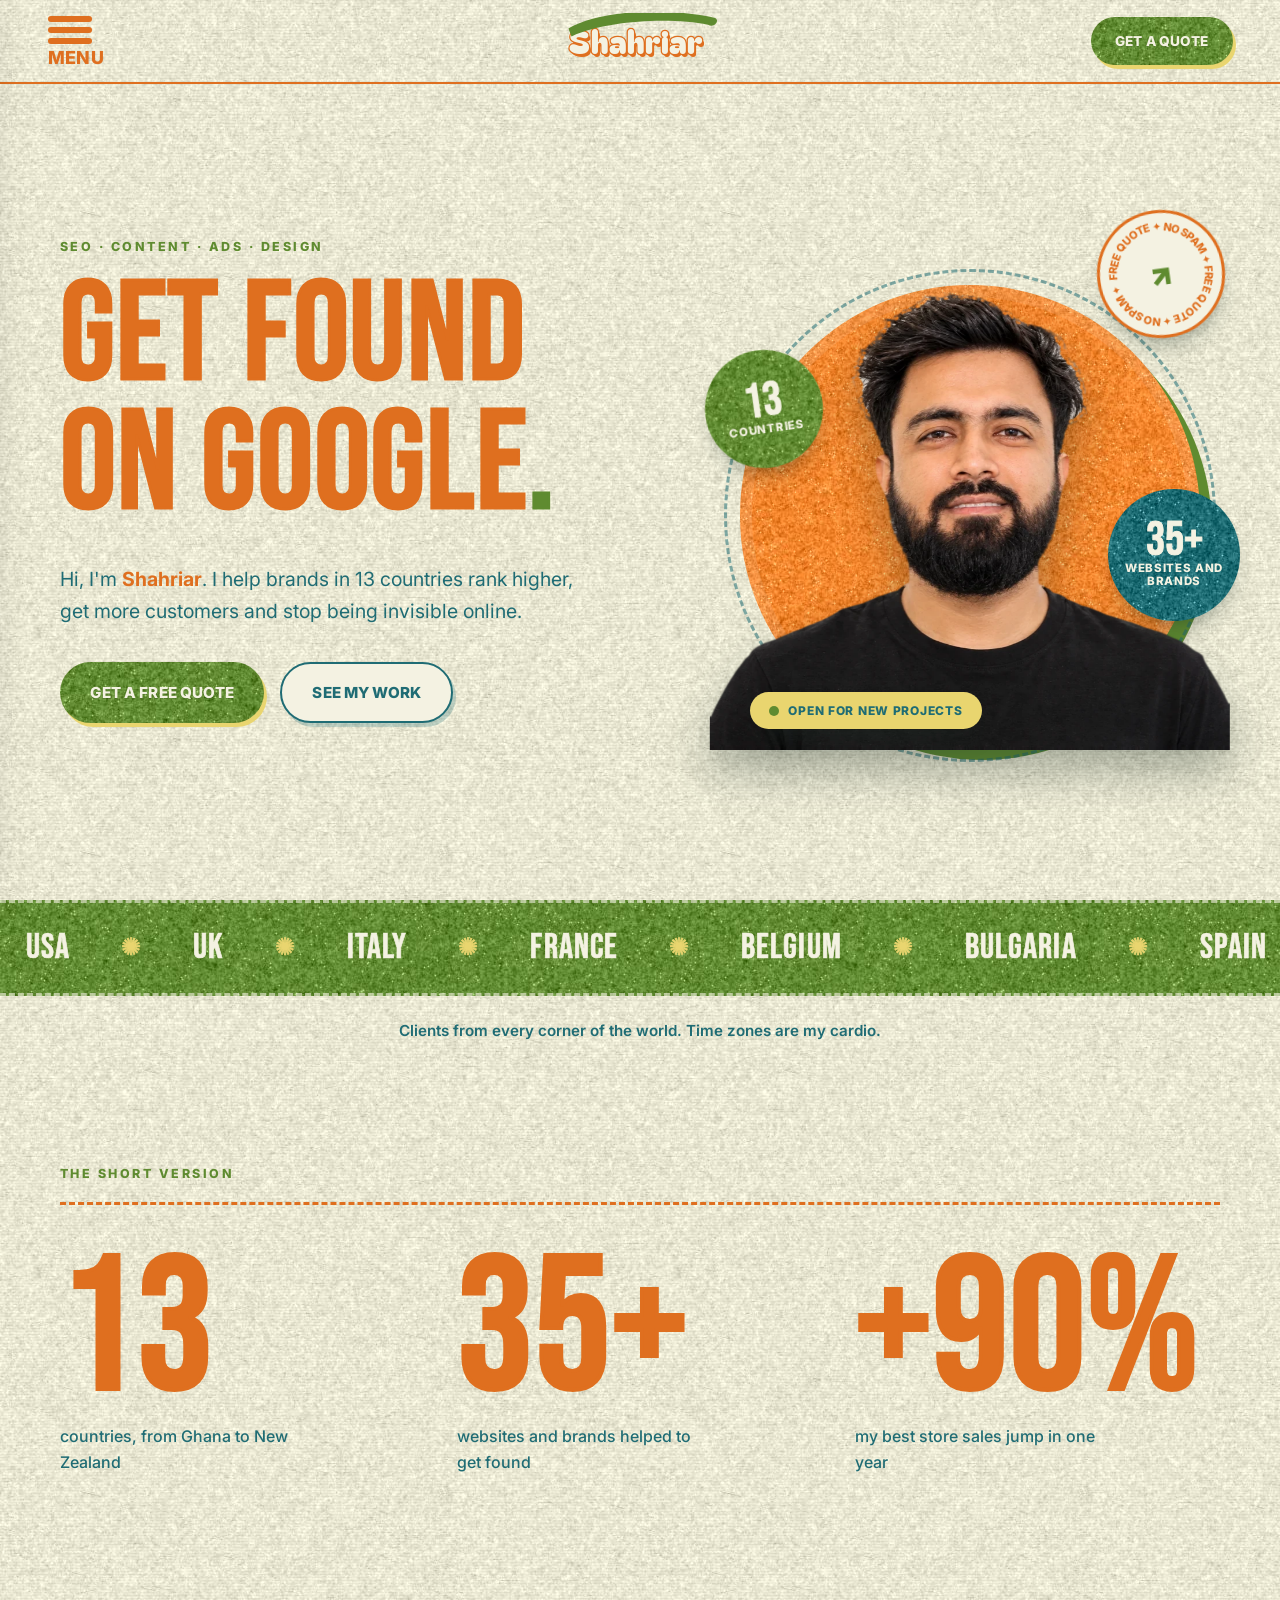
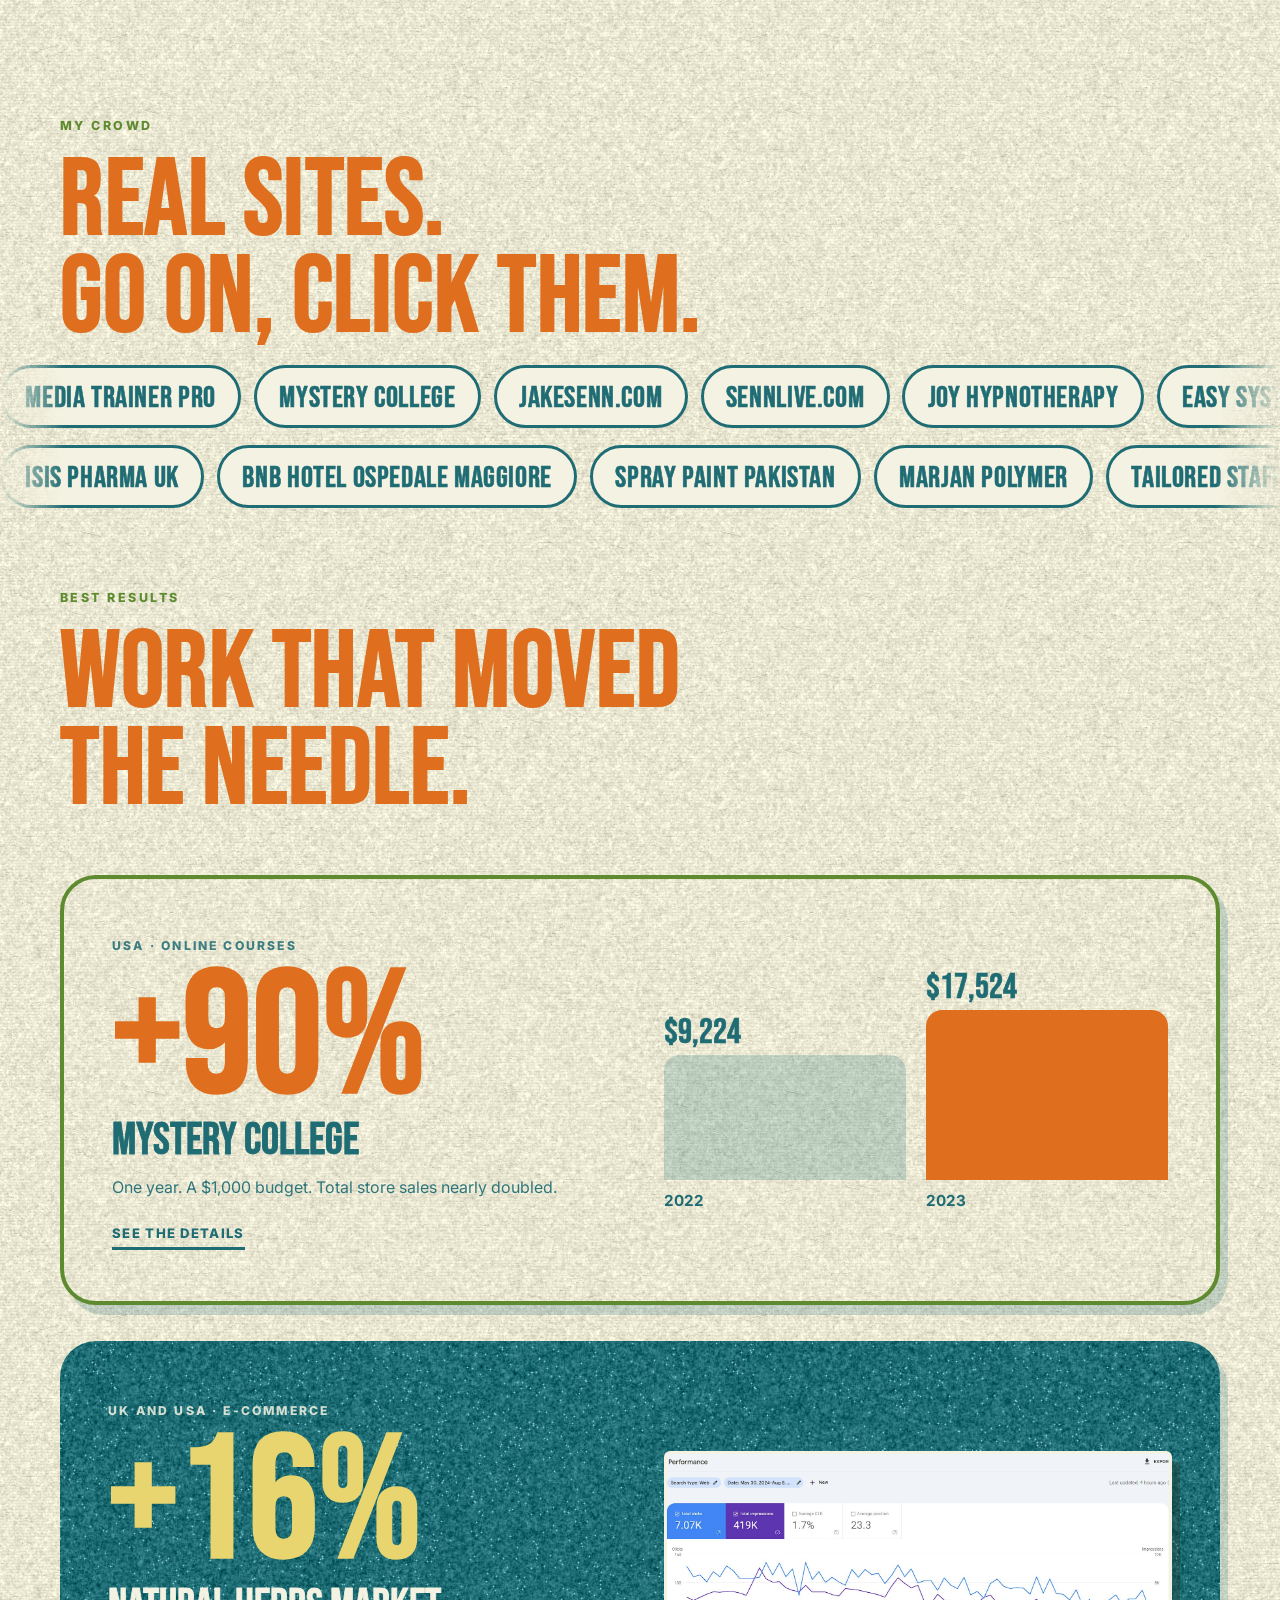
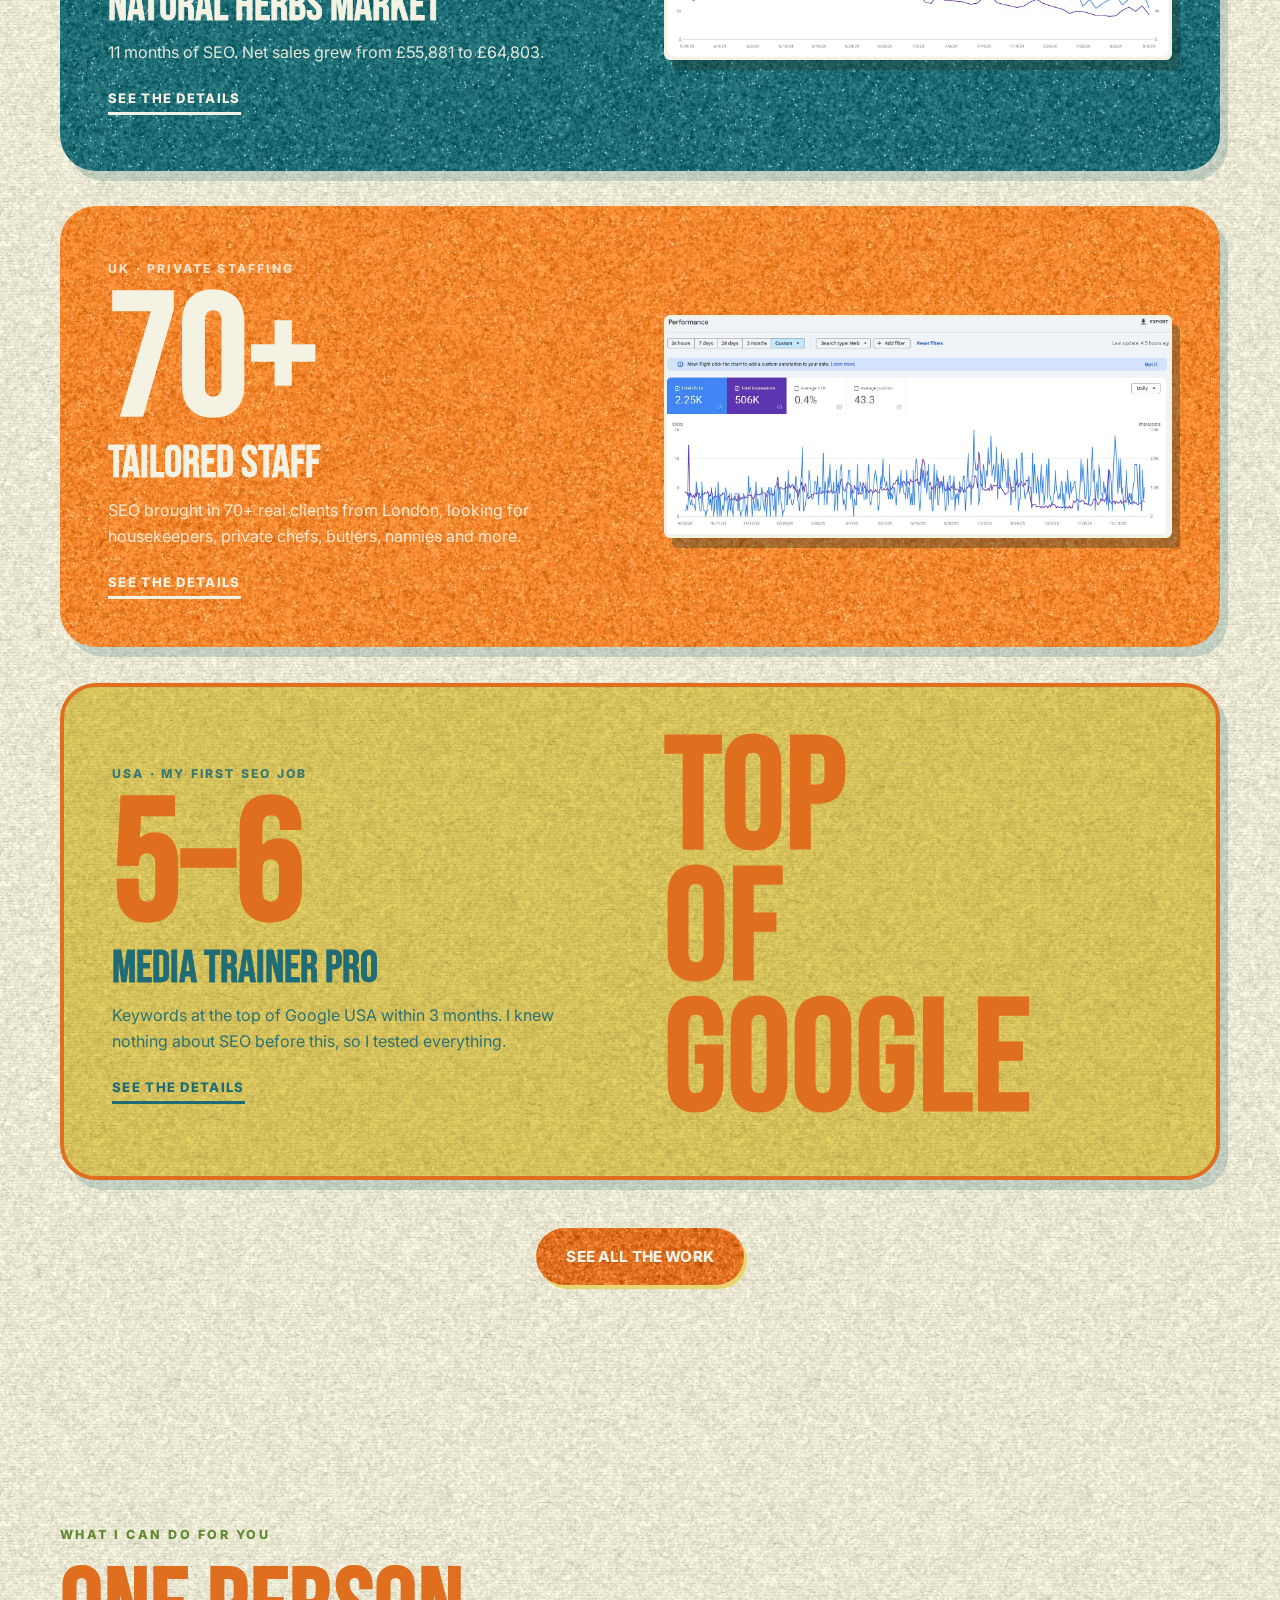
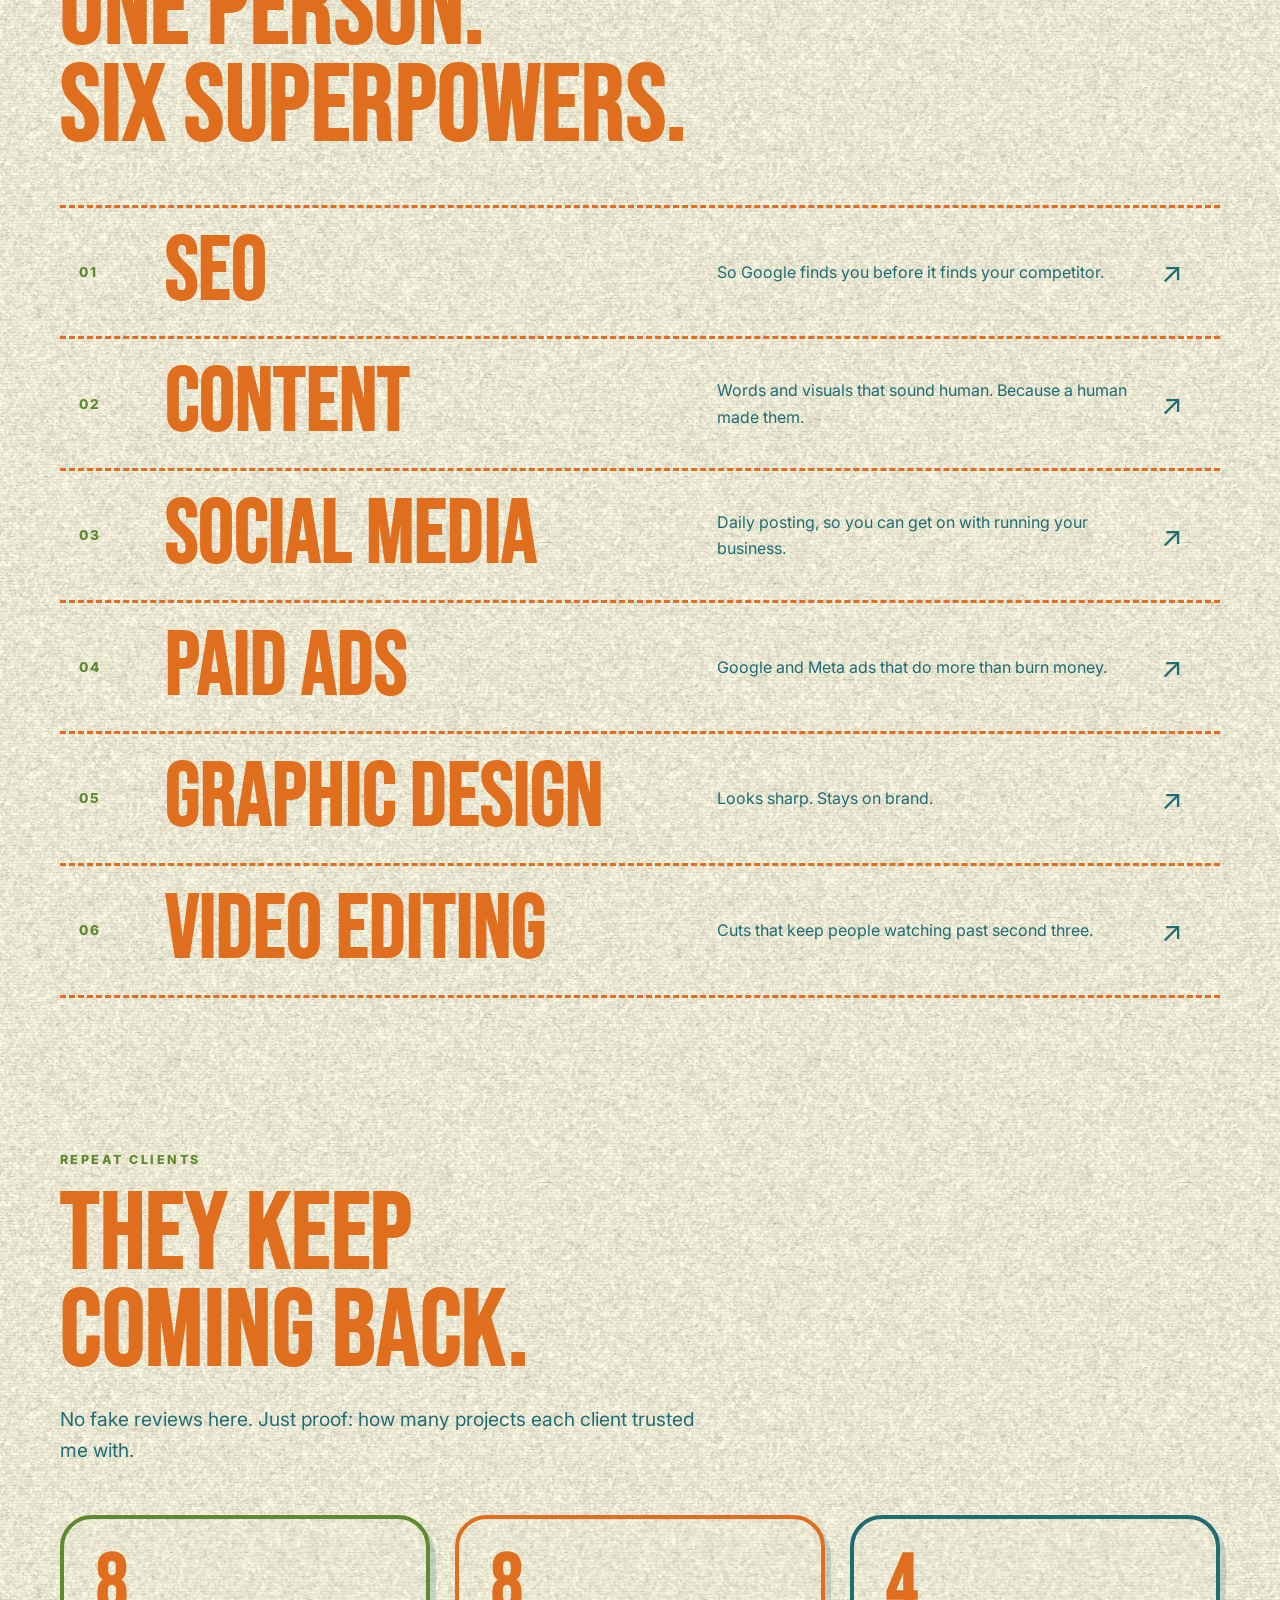
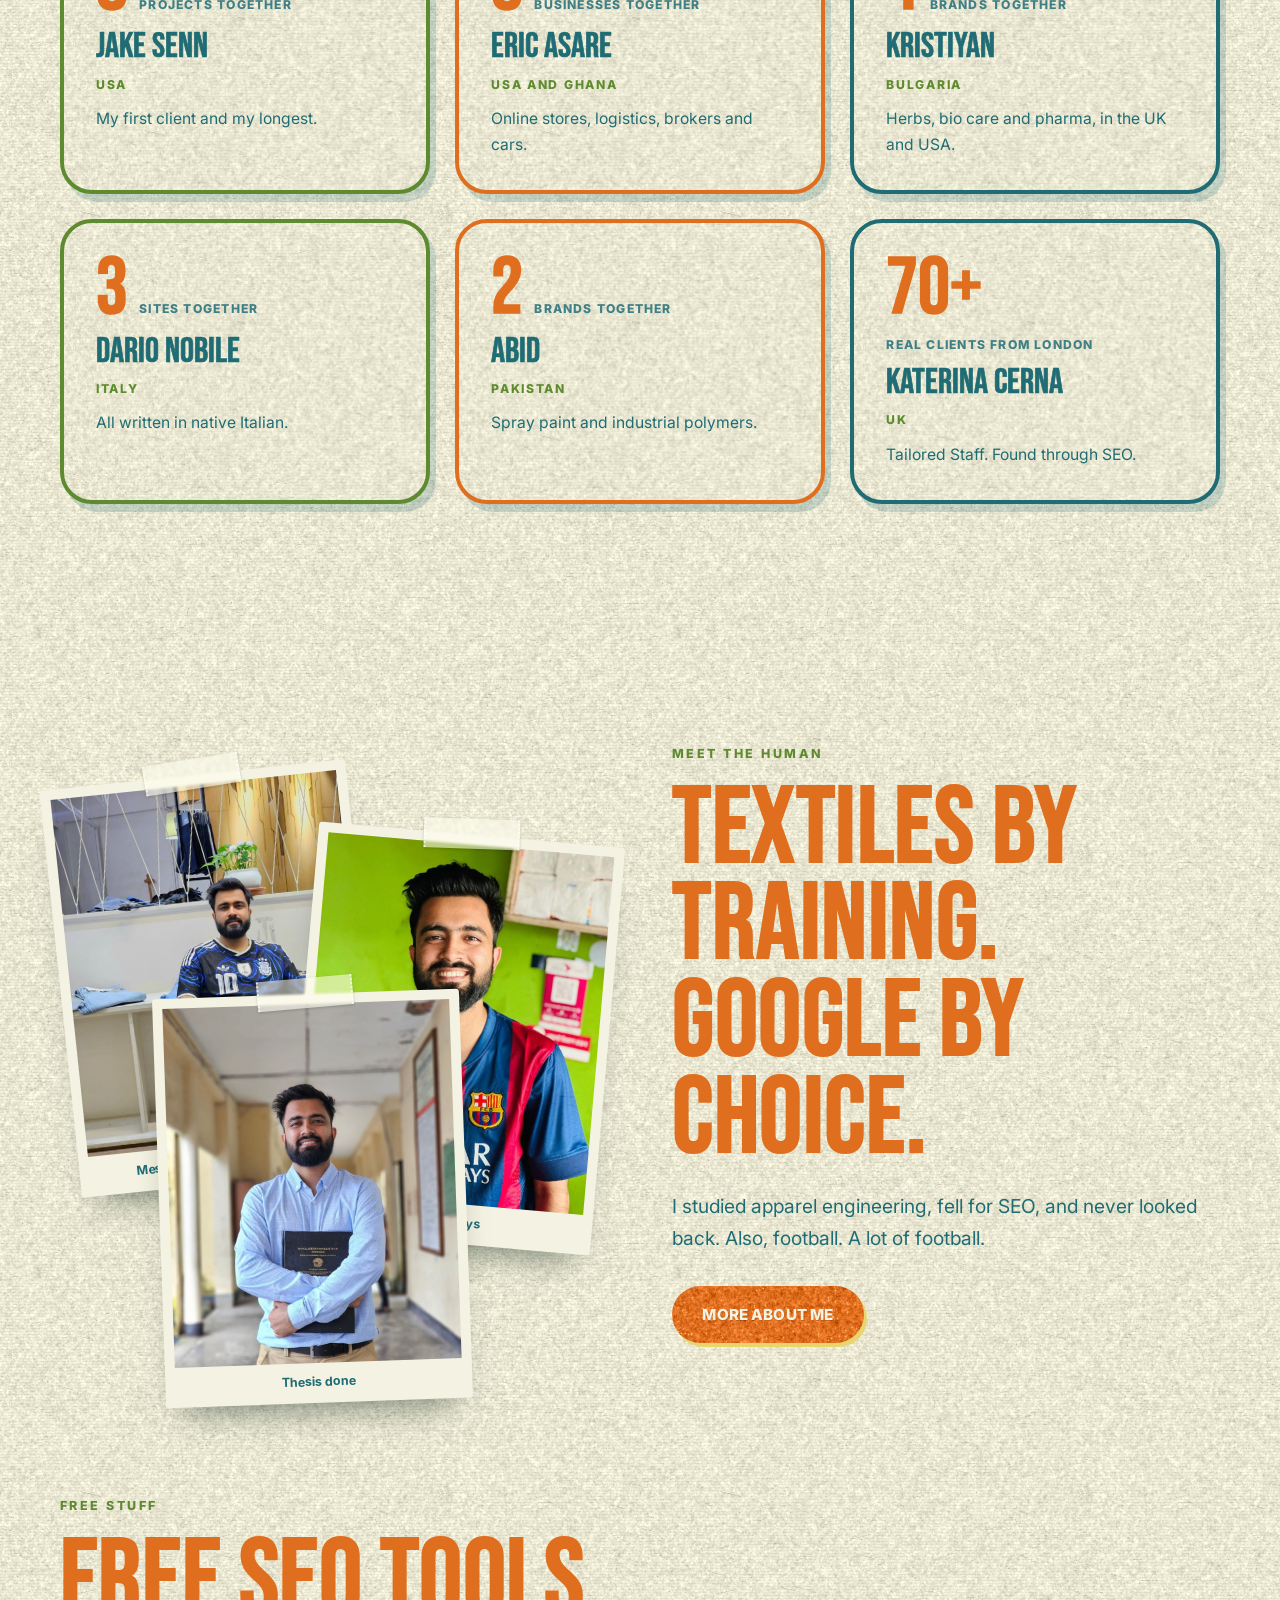
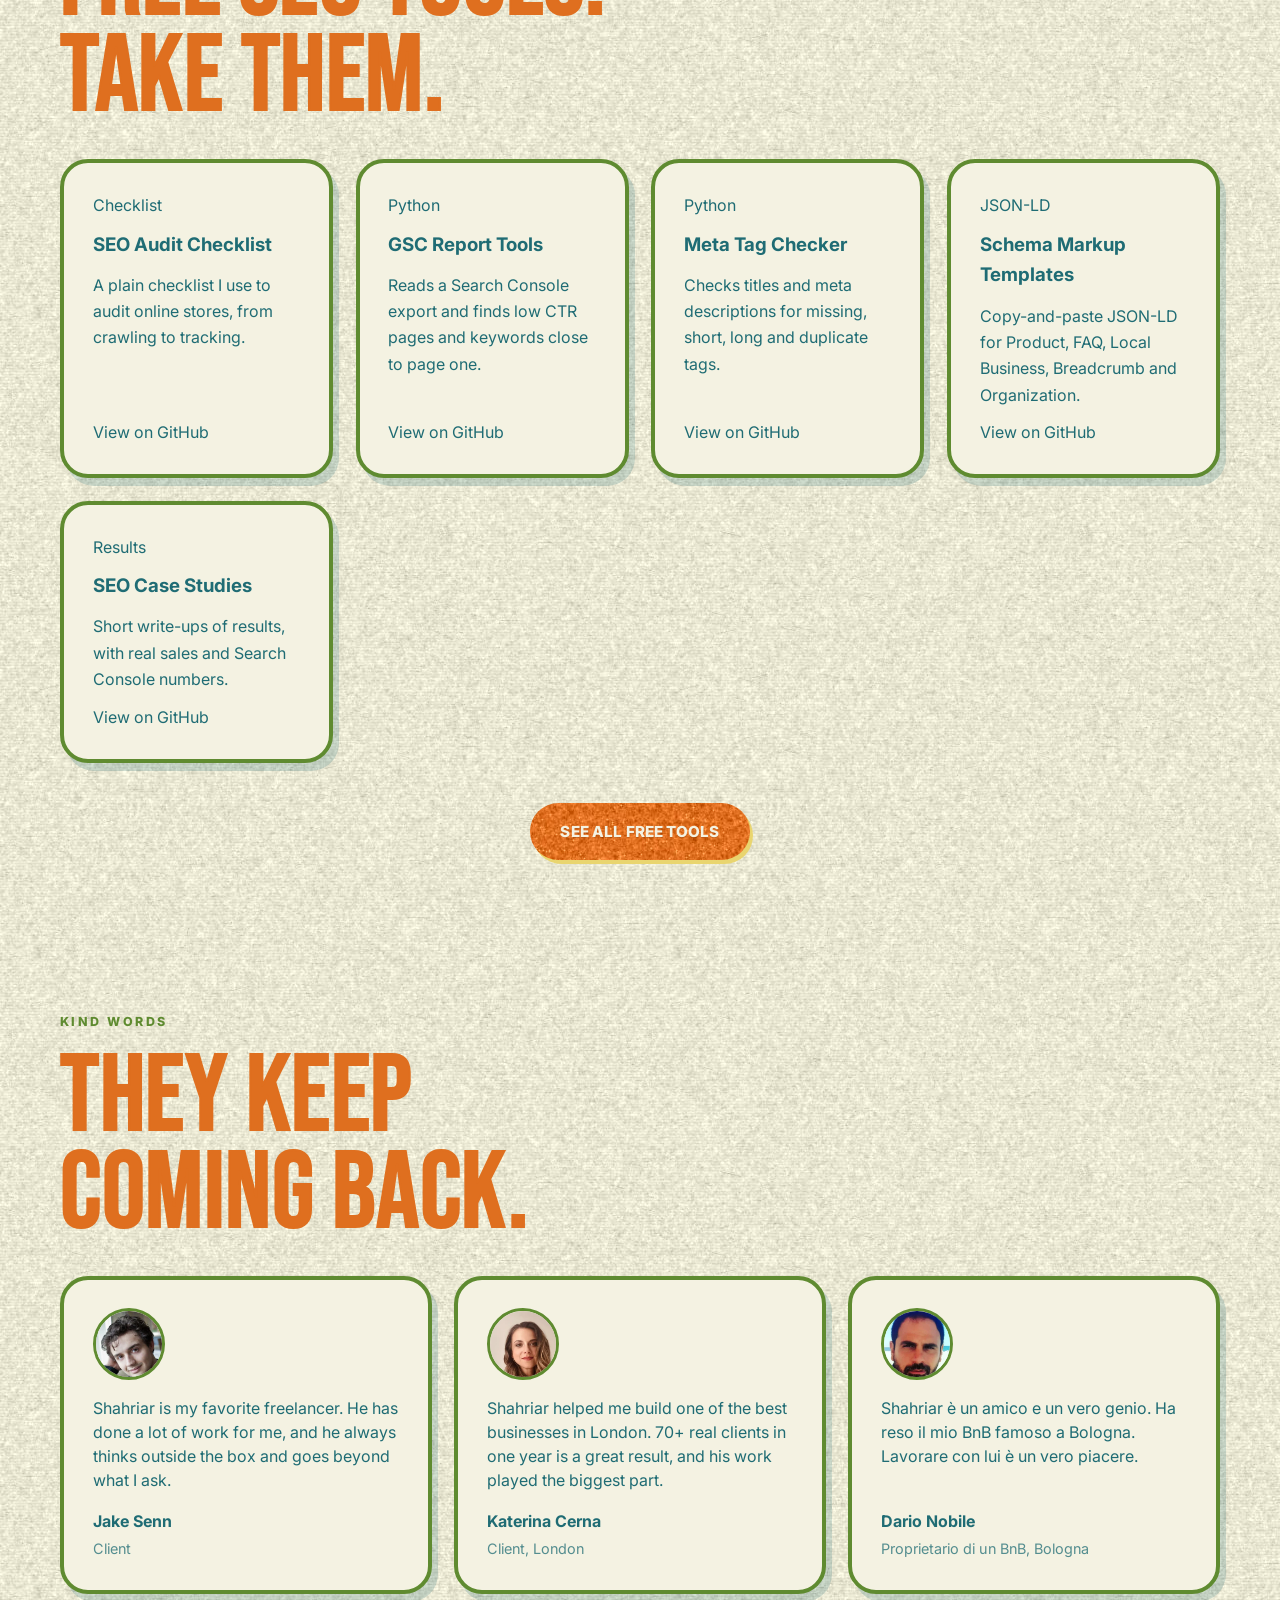
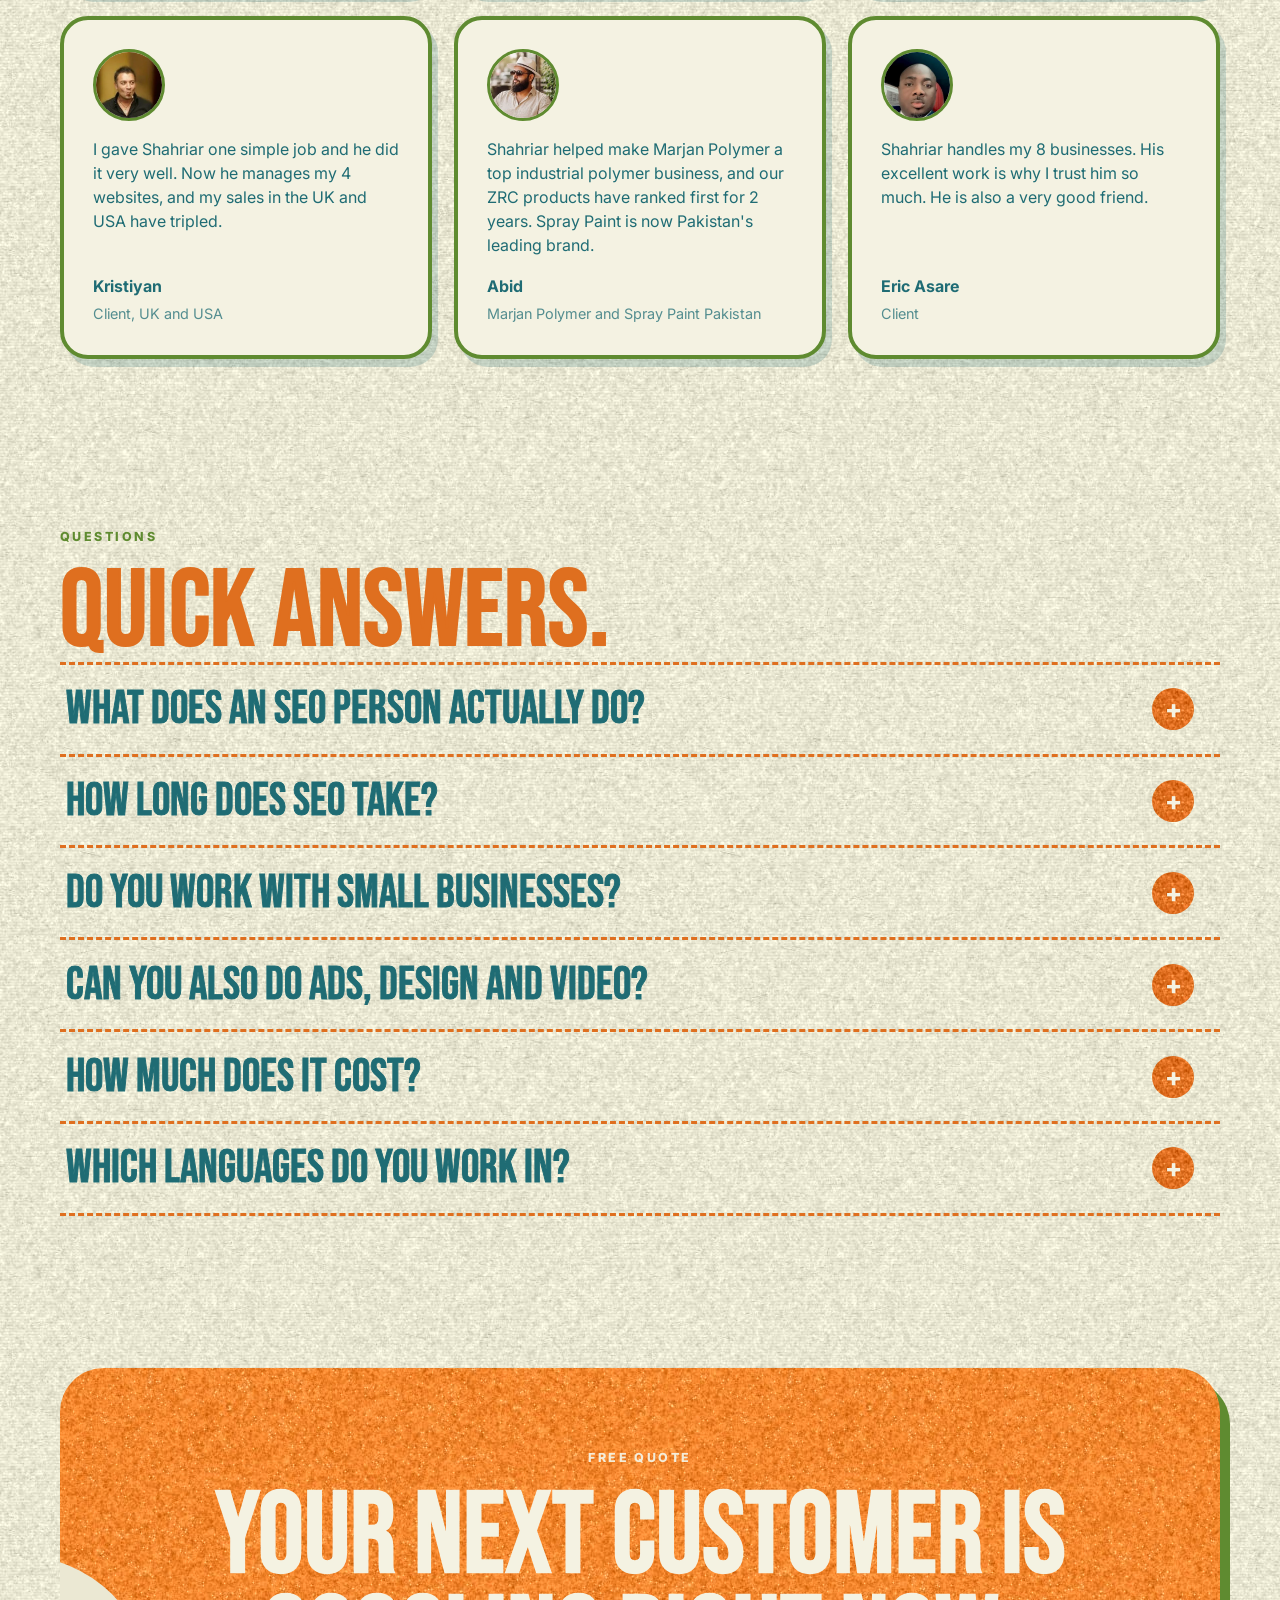
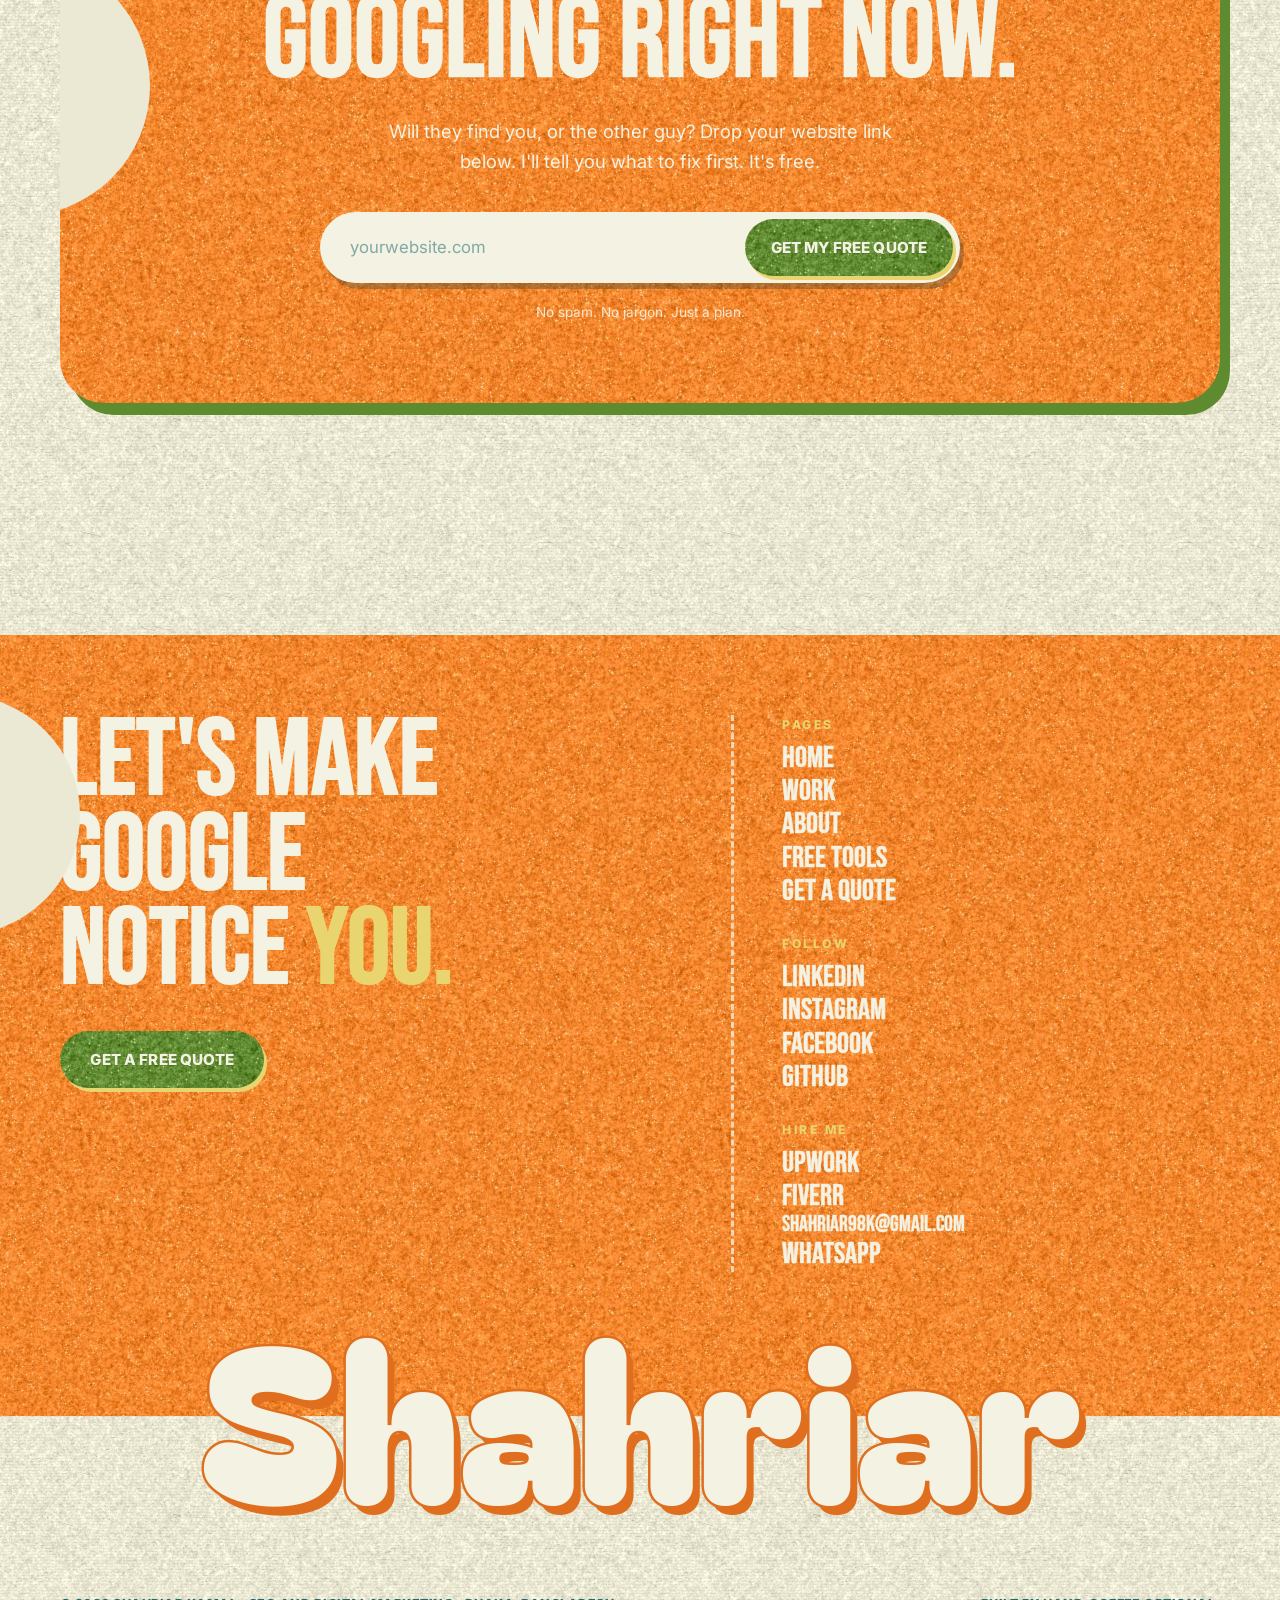
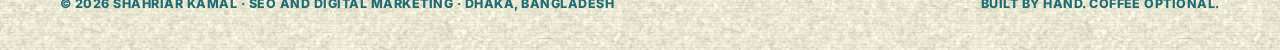
==== commit c4bcb44b: "Add client testimonials section (pending client approval)" ====
--- a/index.html
+++ b/index.html
@@ -8,7 +8,7 @@
 <meta property="og:image" content="https://shahriar98k.github.io/og.png"><meta property="og:image:width" content="1200"><meta property="og:image:height" content="630">
 <meta name="twitter:card" content="summary_large_image"><meta name="twitter:image" content="https://shahriar98k.github.io/og.png">
 <script type="application/ld+json">{"@context": "https://schema.org", "@type": "Person", "name": "Shahriar Kamal", "alternateName": "Hakim Mohammed Shahriar Kamal", "jobTitle": "SEO Specialist", "url": "https://shahriar98k.github.io/", "image": "https://shahriar98k.github.io/assets/img/hero-cutout.webp", "description": "SEO and digital marketing for online stores and local businesses worldwide.", "knowsLanguage": ["en", "it", "ur"], "address": {"@type": "PostalAddress", "addressLocality": "Dhaka", "addressCountry": "BD"}, "sameAs": ["https://github.com/shahriar98k", "https://www.linkedin.com/in/hm-shahriar-kamal", "https://www.instagram.com/shahriar_98k", "https://www.facebook.com/98kshahriar", "https://www.upwork.com/freelancers/~016898508618a9bd90", "https://www.fiverr.com/sellers/hakimshahriar98"]}</script>
-<link rel="stylesheet" href="/assets/css/site.css"><style>.toolgrid{display:grid;grid-template-columns:repeat(auto-fit,minmax(260px,1fr));gap:1.4rem;margin-top:2rem}.toolc{display:flex;flex-direction:column;gap:.7rem;padding:1.8rem;border-radius:28px;background:var(--cream2);border:4px solid var(--green);color:var(--text);text-decoration:none;box-shadow:6px 8px 0 rgba(31,108,116,.2);transition:transform .2s}.toolc:hover{transform:translateY(-4px)}.toolc h3{margin:0}.toolc p{margin:0;flex:1}</style></head><body><div id="cur"></div><div id="cur2"></div><header class="nav"><div class="wrap">
+<link rel="stylesheet" href="/assets/css/site.css"><style>.toolgrid{display:grid;grid-template-columns:repeat(auto-fit,minmax(260px,1fr));gap:1.4rem;margin-top:2rem}.toolc{display:flex;flex-direction:column;gap:.7rem;padding:1.8rem;border-radius:28px;background:var(--cream2);border:4px solid var(--green);color:var(--text);text-decoration:none;box-shadow:6px 8px 0 rgba(31,108,116,.2);transition:transform .2s}.toolc:hover{transform:translateY(-4px)}.toolc h3{margin:0}.toolc p{margin:0;flex:1}</style><style>.tqgrid{display:grid;grid-template-columns:repeat(auto-fit,minmax(290px,1fr));gap:1.4rem;margin-top:2rem}.tq{margin:0;display:flex;flex-direction:column;gap:1rem;padding:1.8rem;border-radius:28px;background:var(--cream2);border:4px solid var(--green);box-shadow:6px 8px 0 rgba(31,108,116,.2)}.tq img{width:72px;height:72px;border-radius:50%;object-fit:cover;border:3px solid var(--green)}.tq blockquote{margin:0;flex:1;line-height:1.5}.tq figcaption b{display:block}.tq figcaption span{font-size:.9rem;opacity:.75}</style></head><body><div id="cur"></div><div id="cur2"></div><header class="nav"><div class="wrap">
   <button class="menubtn" aria-label="Open menu" aria-expanded="false"><span class="bars"><i></i><i></i><i></i></span><span class="mt">Menu</span></button>
   <a class="logo" href="/" aria-label="Shahriar, home"><svg viewBox="0 0 200 60" preserveAspectRatio="none" aria-hidden="true"><path d="M8 20 C 50 -6, 140 -6, 192 6 C 200 9, 192 20, 184 15 C 140 6, 60 8, 12 30 Z" fill="#5f8b30"/></svg>Shahriar</a>
   <a class="btn gold sm" href="/contact/">Get a quote</a>
@@ -93,6 +93,7 @@
 </div></section>
 
 <section class="sec" style="padding-top:2rem"><div class="wrap"><span class="eyebrow rv">Free stuff</span><h2 class="h2 rv">Free SEO tools.<br>Take them.</h2><div class="toolgrid"><a class="toolc" href="https://github.com/shahriar98k/seo-audit-checklist" target="_blank" rel="noopener"><span class="tag">Checklist</span><h3>SEO Audit Checklist</h3><p>A plain checklist I use to audit online stores, from crawling to tracking.</p><span class="go">View on GitHub</span></a><a class="toolc" href="https://github.com/shahriar98k/gsc-report-tools" target="_blank" rel="noopener"><span class="tag">Python</span><h3>GSC Report Tools</h3><p>Reads a Search Console export and finds low CTR pages and keywords close to page one.</p><span class="go">View on GitHub</span></a><a class="toolc" href="https://github.com/shahriar98k/meta-tag-checker" target="_blank" rel="noopener"><span class="tag">Python</span><h3>Meta Tag Checker</h3><p>Checks titles and meta descriptions for missing, short, long and duplicate tags.</p><span class="go">View on GitHub</span></a><a class="toolc" href="https://github.com/shahriar98k/schema-markup-templates" target="_blank" rel="noopener"><span class="tag">JSON-LD</span><h3>Schema Markup Templates</h3><p>Copy-and-paste JSON-LD for Product, FAQ, Local Business, Breadcrumb and Organization.</p><span class="go">View on GitHub</span></a><a class="toolc" href="https://github.com/shahriar98k/seo-case-studies" target="_blank" rel="noopener"><span class="tag">Results</span><h3>SEO Case Studies</h3><p>Short write-ups of results, with real sales and Search Console numbers.</p><span class="go">View on GitHub</span></a></div><p style="text-align:center;margin-top:2.5rem"><a class="btn dark" href="/tools/">See all free tools</a></p></div></section>
+<section class="sec" style="padding-top:2rem"><div class="wrap"><span class="eyebrow rv">Kind words</span><h2 class="h2 rv">They keep<br>coming back.</h2><div class="tqgrid"><figure class="tq"><img src="/assets/img/clients/jake.webp" alt="Jake Senn" width="72" height="72" loading="lazy"><blockquote lang="en">Shahriar is my favorite freelancer. He has done a lot of work for me, and he always thinks outside the box and goes beyond what I ask.</blockquote><figcaption><b>Jake Senn</b><span>Client</span></figcaption></figure><figure class="tq"><img src="/assets/img/clients/katerina.webp" alt="Katerina Cerna" width="72" height="72" loading="lazy"><blockquote lang="en">Shahriar helped me build one of the best businesses in London. 70+ real clients in one year is a great result, and his work played the biggest part.</blockquote><figcaption><b>Katerina Cerna</b><span>Client, London</span></figcaption></figure><figure class="tq"><img src="/assets/img/clients/dario.webp" alt="Dario Nobile" width="72" height="72" loading="lazy"><blockquote lang="it">Shahriar è un amico e un vero genio. Ha reso il mio BnB famoso a Bologna. Lavorare con lui è un vero piacere.</blockquote><figcaption><b>Dario Nobile</b><span>Proprietario di un BnB, Bologna</span></figcaption></figure><figure class="tq"><img src="/assets/img/clients/kristiyan.webp" alt="Kristiyan" width="72" height="72" loading="lazy"><blockquote lang="en">I gave Shahriar one simple job and he did it very well. Now he manages my 4 websites, and my sales in the UK and USA have tripled.</blockquote><figcaption><b>Kristiyan</b><span>Client, UK and USA</span></figcaption></figure><figure class="tq"><img src="/assets/img/clients/abid.webp" alt="Abid" width="72" height="72" loading="lazy"><blockquote lang="en">Shahriar helped make Marjan Polymer a top industrial polymer business, and our ZRC products have ranked first for 2 years. Spray Paint is now Pakistan's leading brand.</blockquote><figcaption><b>Abid</b><span>Marjan Polymer and Spray Paint Pakistan</span></figcaption></figure><figure class="tq"><img src="/assets/img/clients/eric.webp" alt="Eric Asare" width="72" height="72" loading="lazy"><blockquote lang="en">Shahriar handles my 8 businesses. His excellent work is why I trust him so much. He is also a very good friend.</blockquote><figcaption><b>Eric Asare</b><span>Client</span></figcaption></figure></div></div></section>
 <section class="sec faqsec" style="padding-top:3rem"><div class="wrap"><span class="eyebrow rv">Questions</span><h2 class="h2 rv">Quick answers.</h2><div class="acc faq rv"><div class="ai"><button aria-expanded="false"><h4>What does an SEO person actually do?</h4><span class="pl">+</span></button><div class="body"><div><p>I find the words your customers type into Google, fix your site so Google understands it, and write content that answers their questions. Then I send you reports in plain English.</p></div></div></div><div class="ai"><button aria-expanded="false"><h4>How long does SEO take?</h4><span class="pl">+</span></button><div class="body"><div><p>Usually a few months to see steady movement. My first SEO job got 5 or 6 keywords to the top in 3 months. Mystery College nearly doubled its sales in a year. Every site is different, so I will never promise magic.</p></div></div></div><div class="ai"><button aria-expanded="false"><h4>Do you work with small businesses?</h4><span class="pl">+</span></button><div class="body"><div><p>Yes. Most of my clients are small and mid-size: online stores, clinics, hotels, builders and agencies.</p></div></div></div><div class="ai"><button aria-expanded="false"><h4>Can you also do ads, design and video?</h4><span class="pl">+</span></button><div class="body"><div><p>Yes. Google and Meta ads, graphic design, video editing and social media too. I will only suggest what you really need.</p></div></div></div><div class="ai"><button aria-expanded="false"><h4>How much does it cost?</h4><span class="pl">+</span></button><div class="body"><div><p>It depends on your site and your goals. Send me your link and I will give you a free quote with clear numbers.</p></div></div></div><div class="ai"><button aria-expanded="false"><h4>Which languages do you work in?</h4><span class="pl">+</span></button><div class="body"><div><p>English, Italian and Urdu.</p></div></div></div></div></div></section>
 <section class="sec" style="padding-top:2rem"><div class="wrap"><div class="hook rv">
   <span class="eyebrow">Free quote</span>
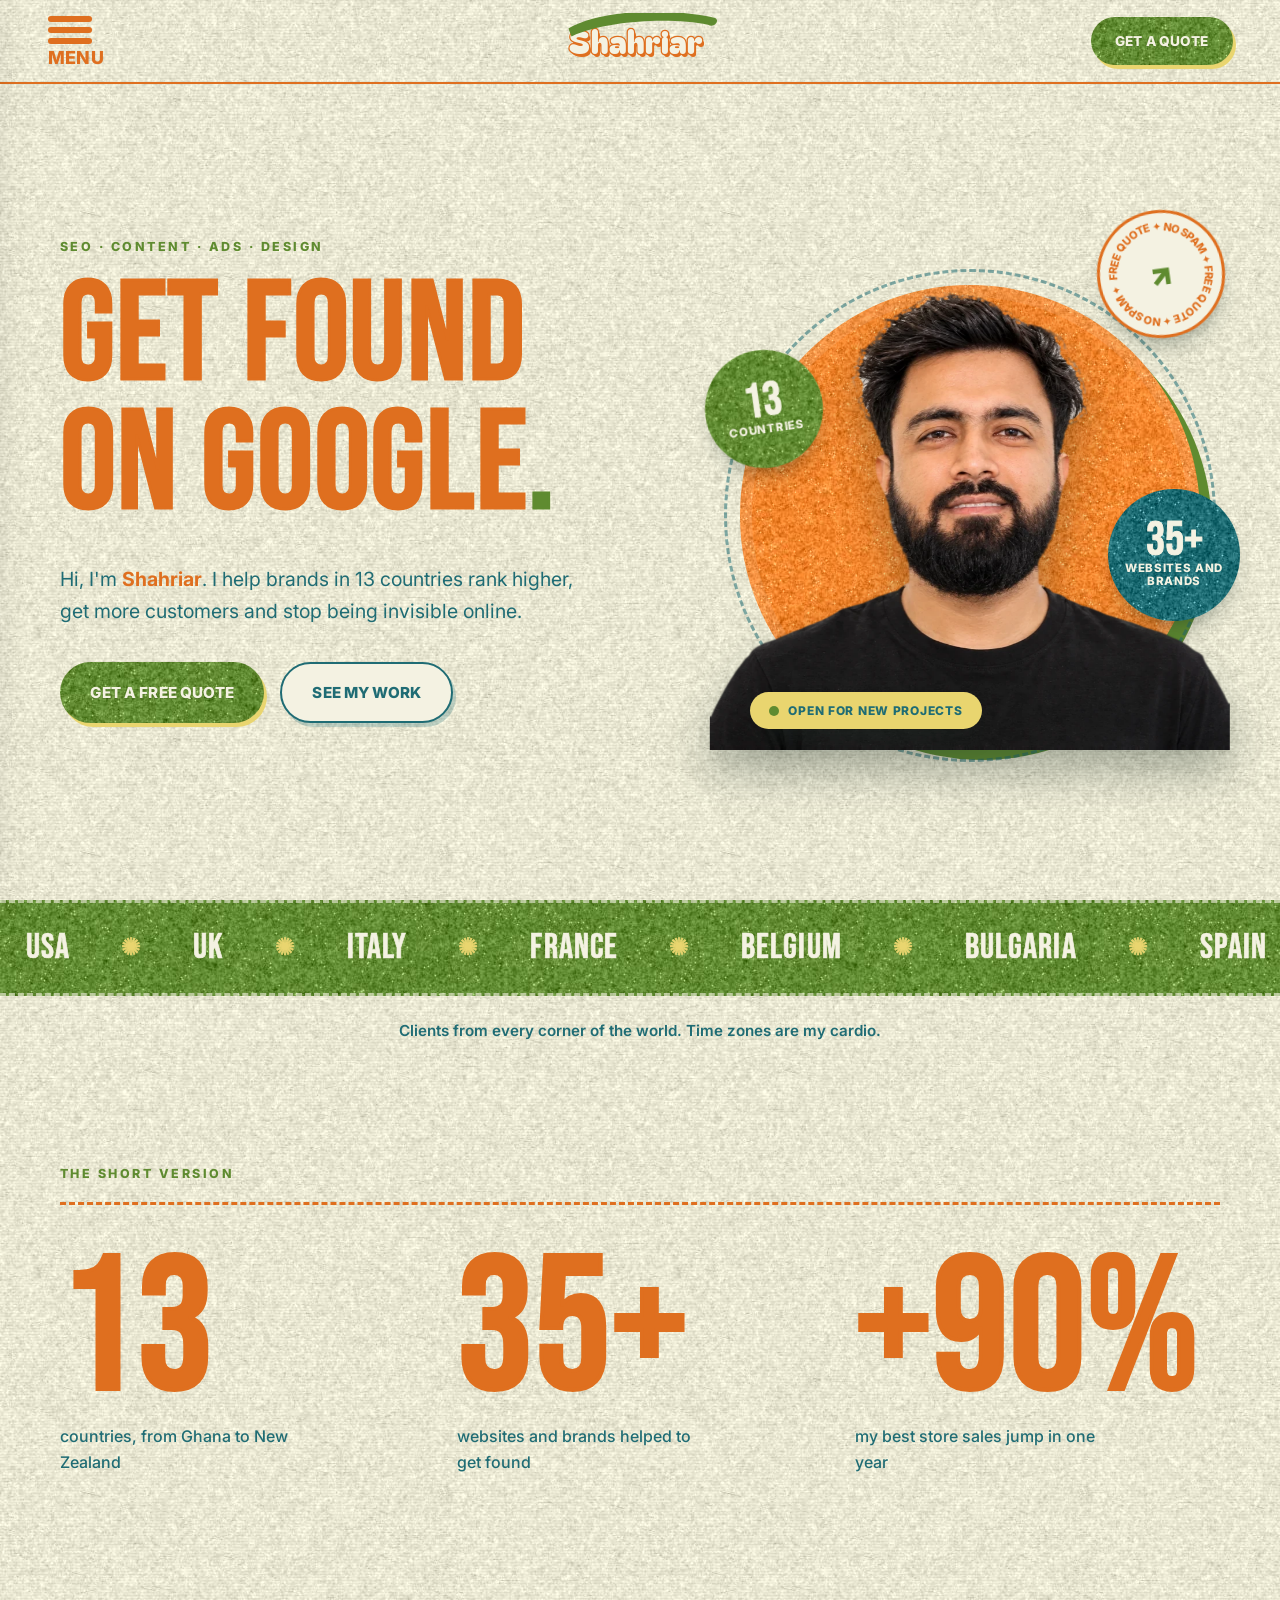
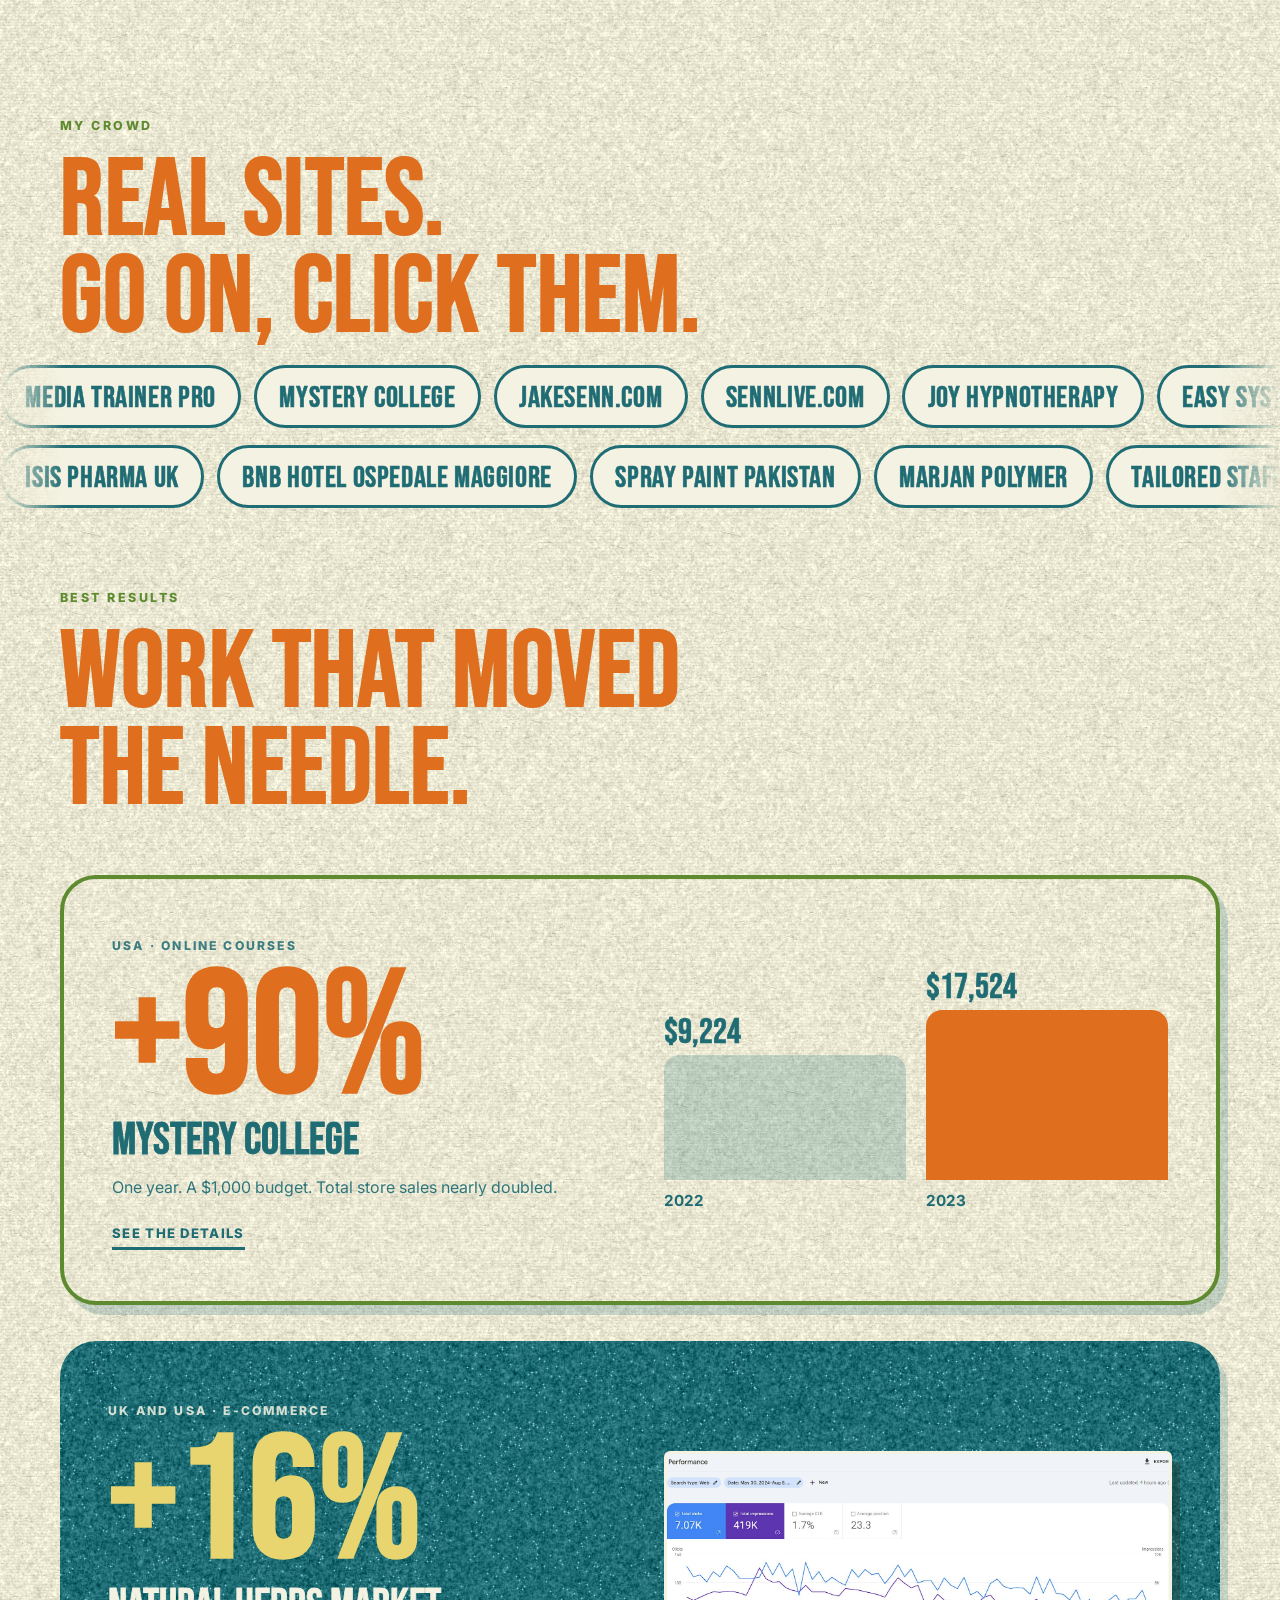
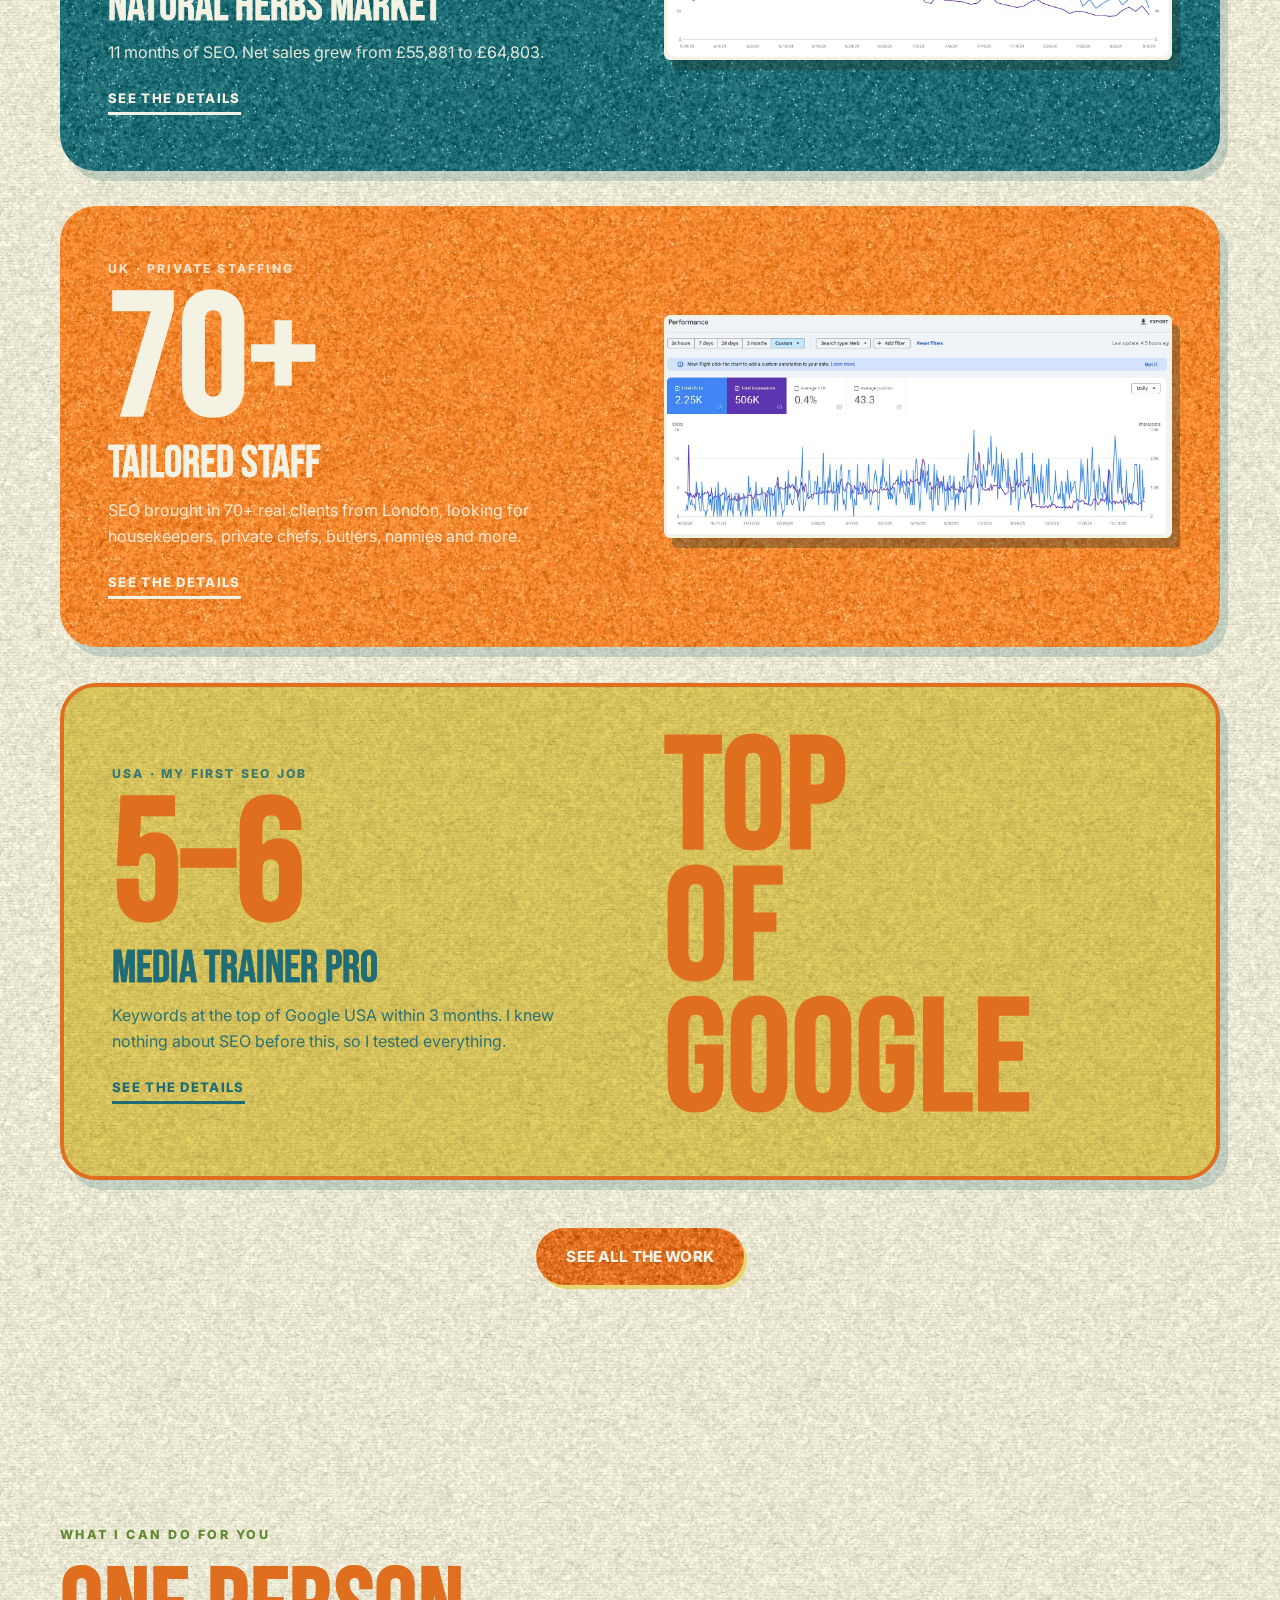
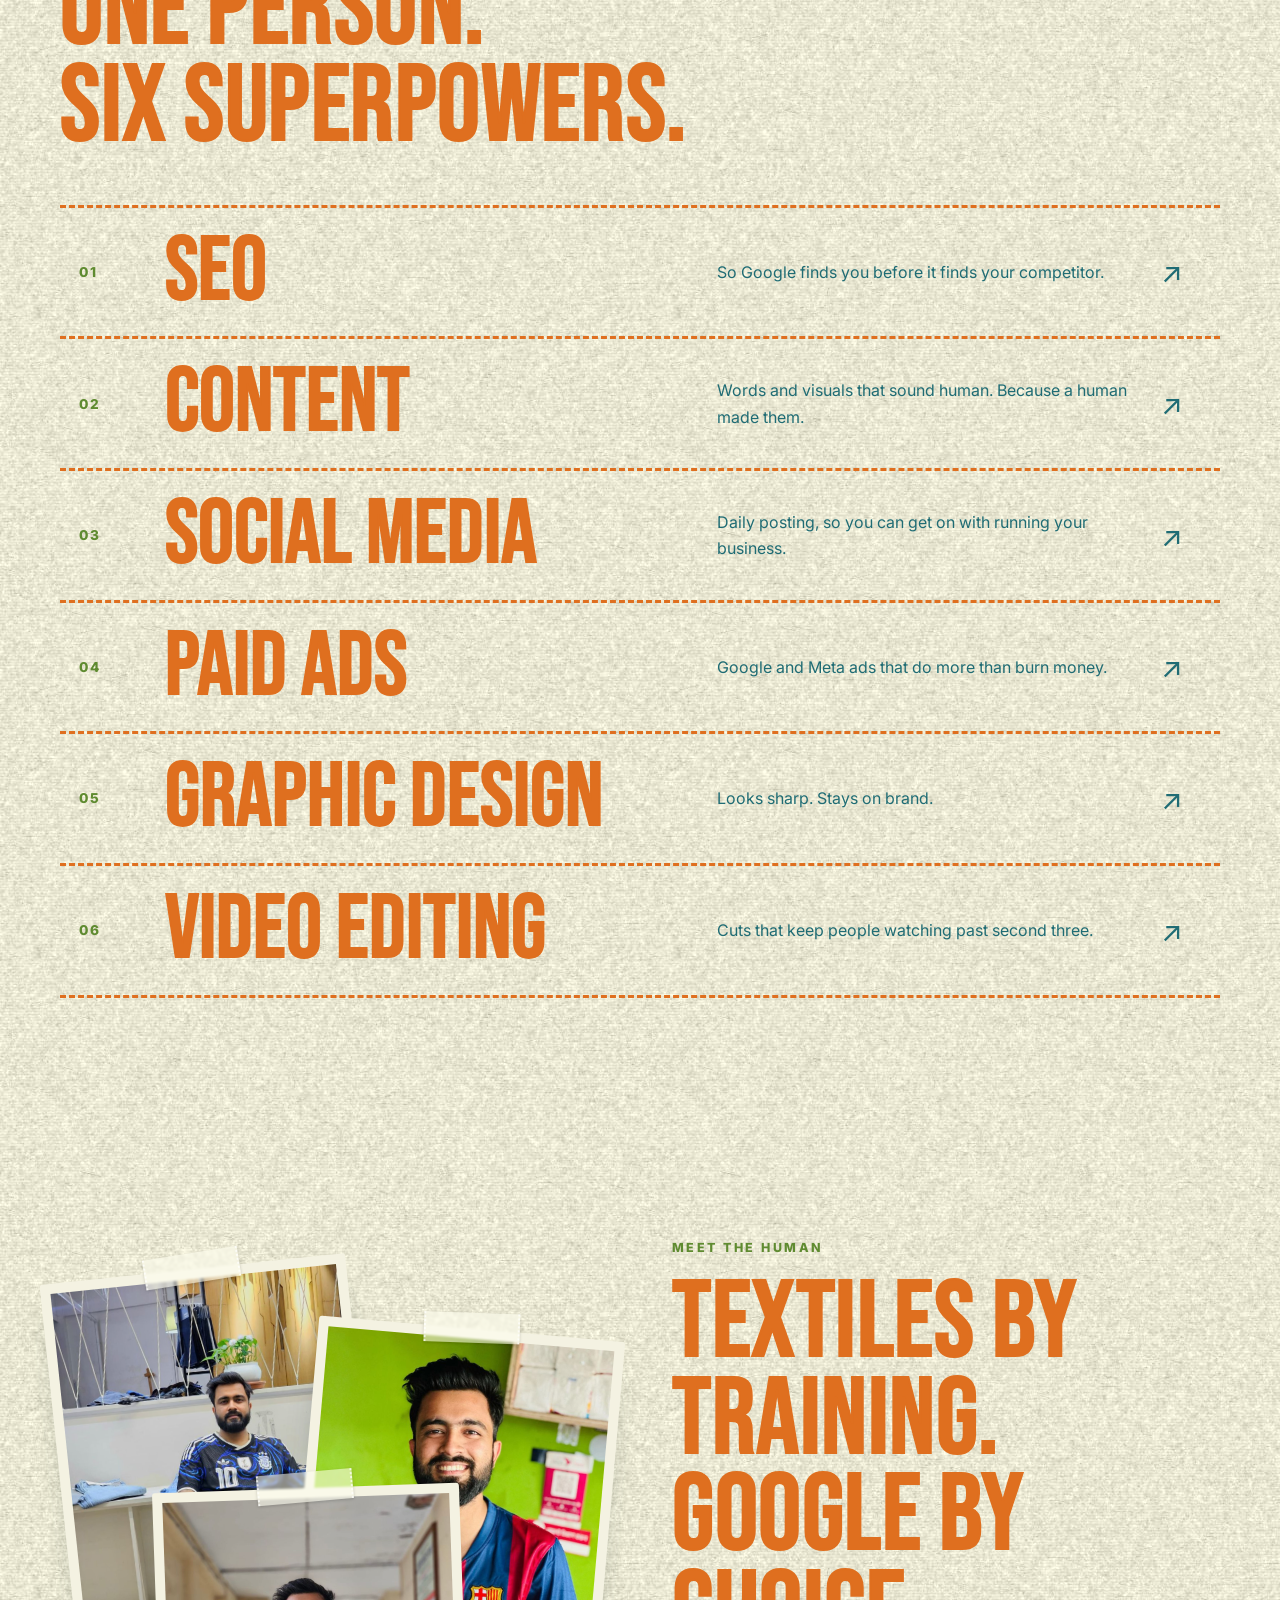
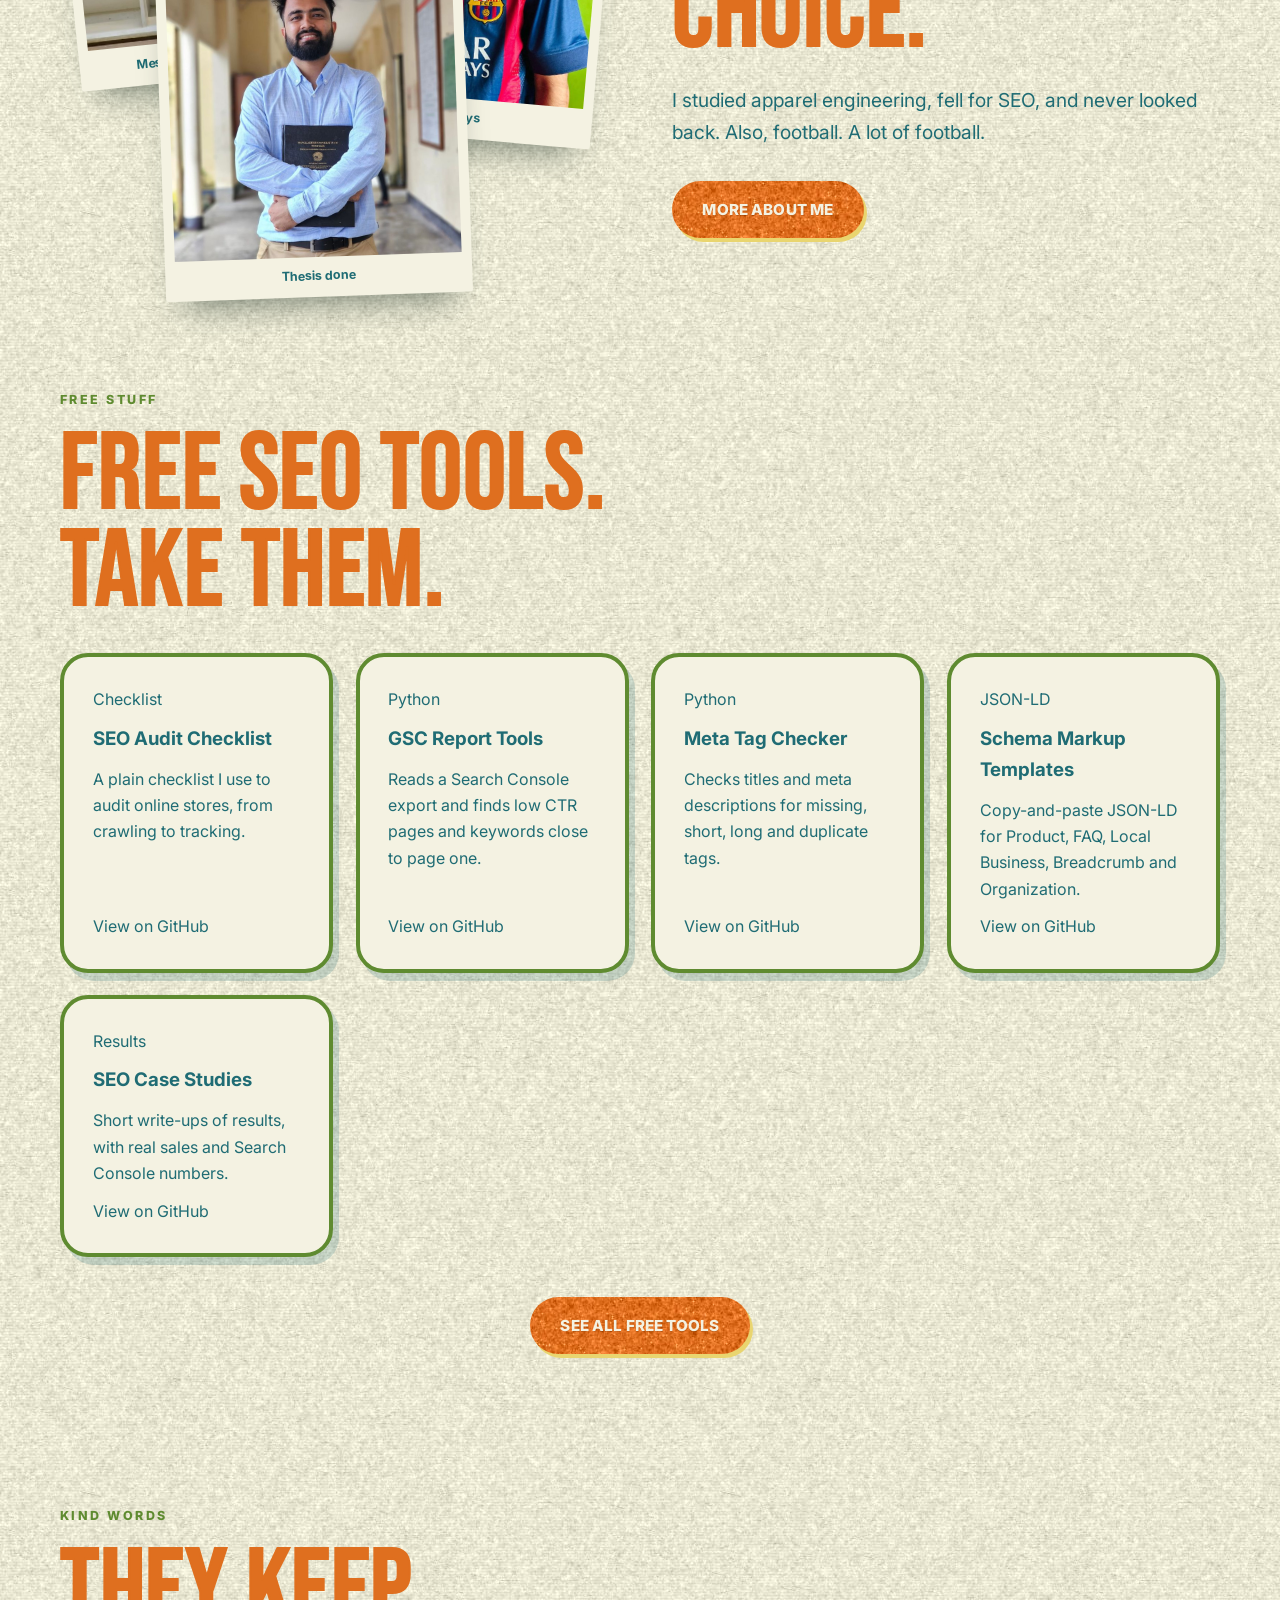
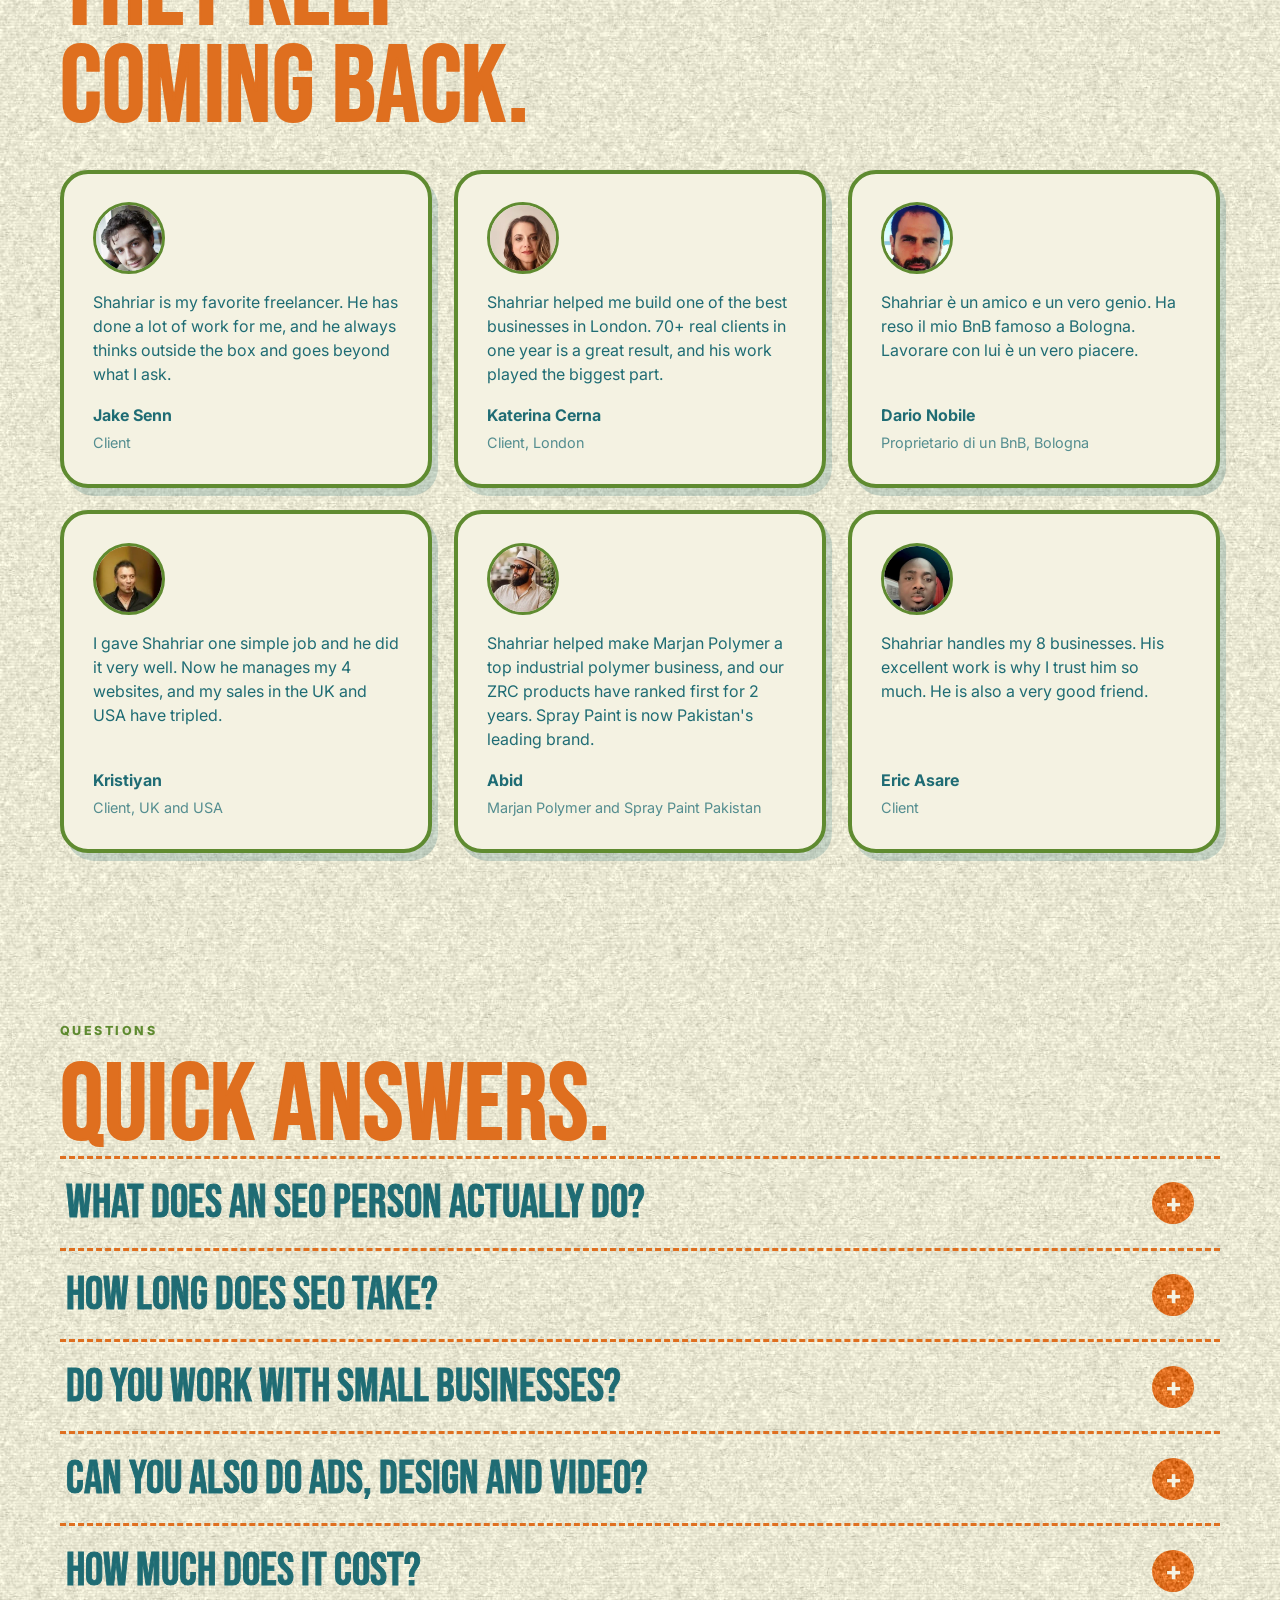
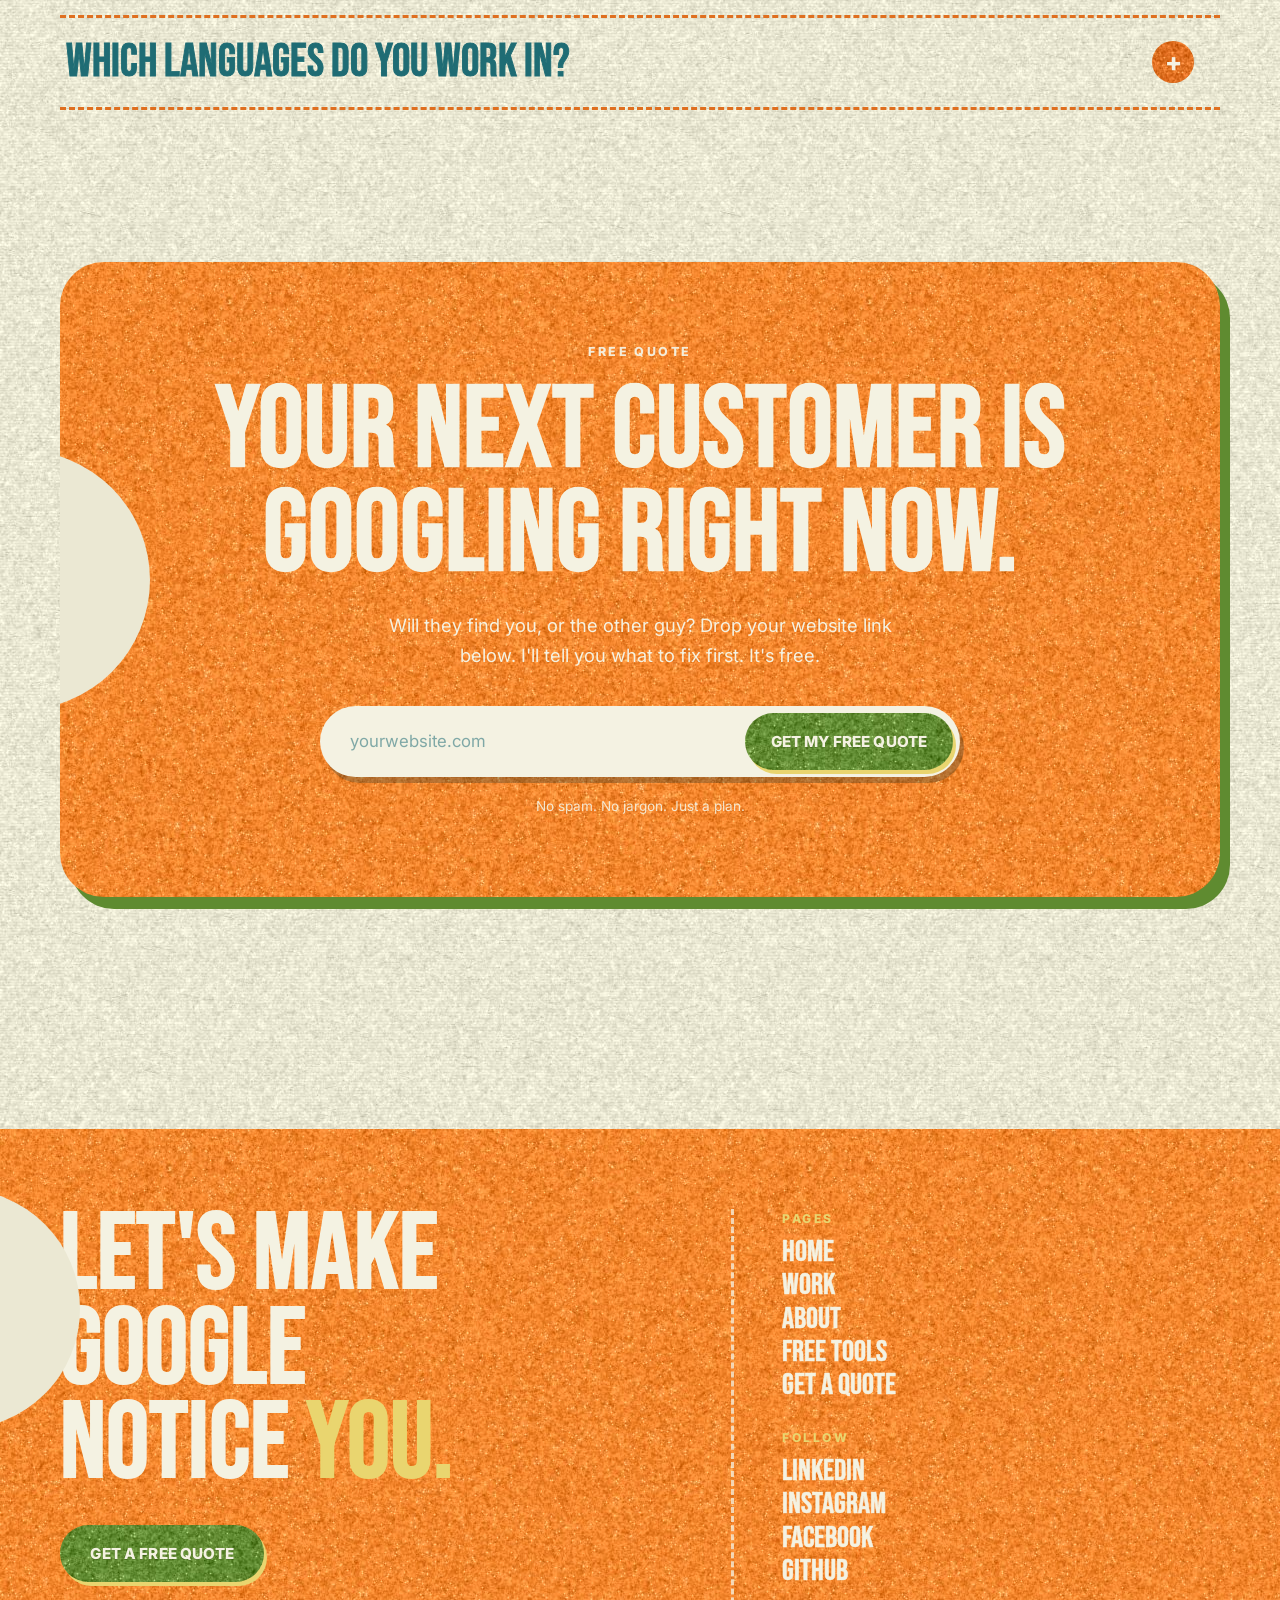
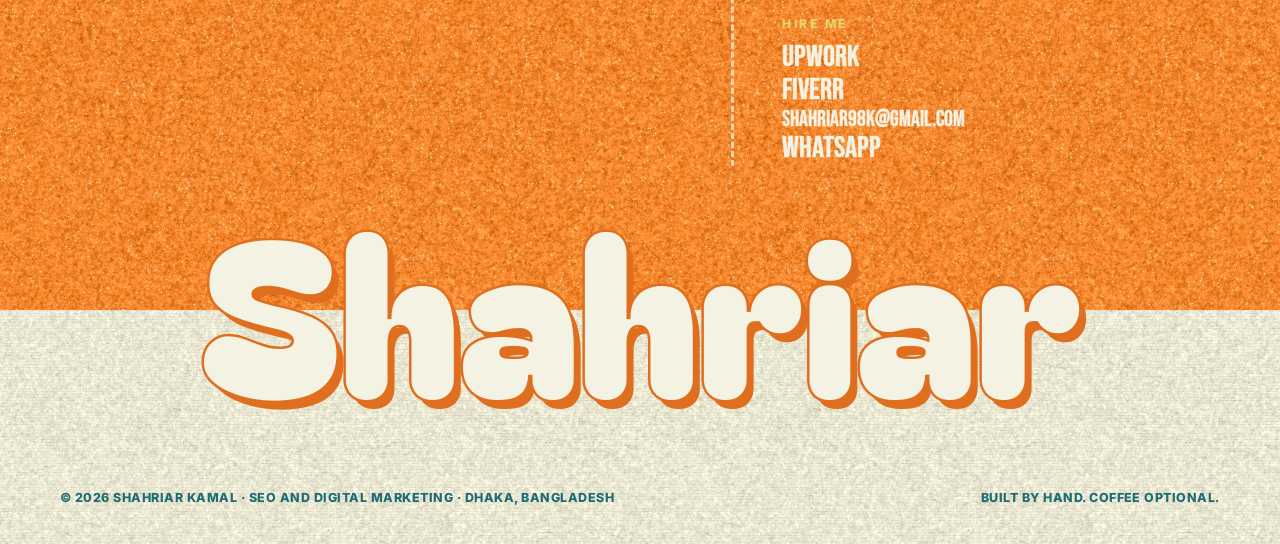
==== commit e7dd03d2: "Remove repeat-clients section, keep testimonials" ====
--- a/index.html
+++ b/index.html
@@ -71,13 +71,6 @@
   <div class="svc"><a class="row rv" href="/contact/"><i>01</i><h3>SEO</h3><p>So Google finds you before it finds your competitor.</p><span class="arr">↗</span></a><a class="row rv" href="/contact/"><i>02</i><h3>Content</h3><p>Words and visuals that sound human. Because a human made them.</p><span class="arr">↗</span></a><a class="row rv" href="/contact/"><i>03</i><h3>Social media</h3><p>Daily posting, so you can get on with running your business.</p><span class="arr">↗</span></a><a class="row rv" href="/contact/"><i>04</i><h3>Paid ads</h3><p>Google and Meta ads that do more than burn money.</p><span class="arr">↗</span></a><a class="row rv" href="/contact/"><i>05</i><h3>Graphic design</h3><p>Looks sharp. Stays on brand.</p><span class="arr">↗</span></a><a class="row rv" href="/contact/"><i>06</i><h3>Video editing</h3><p>Cuts that keep people watching past second three.</p><span class="arr">↗</span></a></div>
 </div></section>
 
-<section class="sec" style="padding-top:2rem"><div class="wrap">
-  <span class="eyebrow rv">Repeat clients</span>
-  <h2 class="h2 rv">They keep<br>coming back.</h2>
-  <p class="lead rv" style="margin-top:1.4rem">No fake reviews here. Just proof: how many projects each client trusted me with.</p>
-  <div class="people"><div class="pc rv d0"><div class="pcount"><b class="cnt" data-to="8" data-suf="">0</b><span>projects together</span></div><h3>Jake Senn</h3><div class="meta">USA</div><p>My first client and my longest.</p></div><div class="pc rv d1"><div class="pcount"><b class="cnt" data-to="8" data-suf="">0</b><span>businesses together</span></div><h3>Eric Asare</h3><div class="meta">USA and Ghana</div><p>Online stores, logistics, brokers and cars.</p></div><div class="pc rv d2"><div class="pcount"><b class="cnt" data-to="4" data-suf="">0</b><span>brands together</span></div><h3>Kristiyan</h3><div class="meta">Bulgaria</div><p>Herbs, bio care and pharma, in the UK and USA.</p></div><div class="pc rv d0"><div class="pcount"><b class="cnt" data-to="3" data-suf="">0</b><span>sites together</span></div><h3>Dario Nobile</h3><div class="meta">Italy</div><p>All written in native Italian.</p></div><div class="pc rv d1"><div class="pcount"><b class="cnt" data-to="2" data-suf="">0</b><span>brands together</span></div><h3>Abid</h3><div class="meta">Pakistan</div><p>Spray paint and industrial polymers.</p></div><div class="pc rv d2"><div class="pcount"><b class="cnt" data-to="70" data-suf="+">0</b><span>real clients from London</span></div><h3>Katerina Cerna</h3><div class="meta">UK</div><p>Tailored Staff. Found through SEO.</p></div></div>
-</div></section>
-
 <section class="sec"><div class="wrap meet">
   <div class="polas rv">
     <div class="pola"><img src="/assets/img/argentina-10.jpg" alt="Shahriar in an Argentina number 10 shirt in a garment showroom" loading="lazy"><span>Messi shirt, garment showroom</span></div>
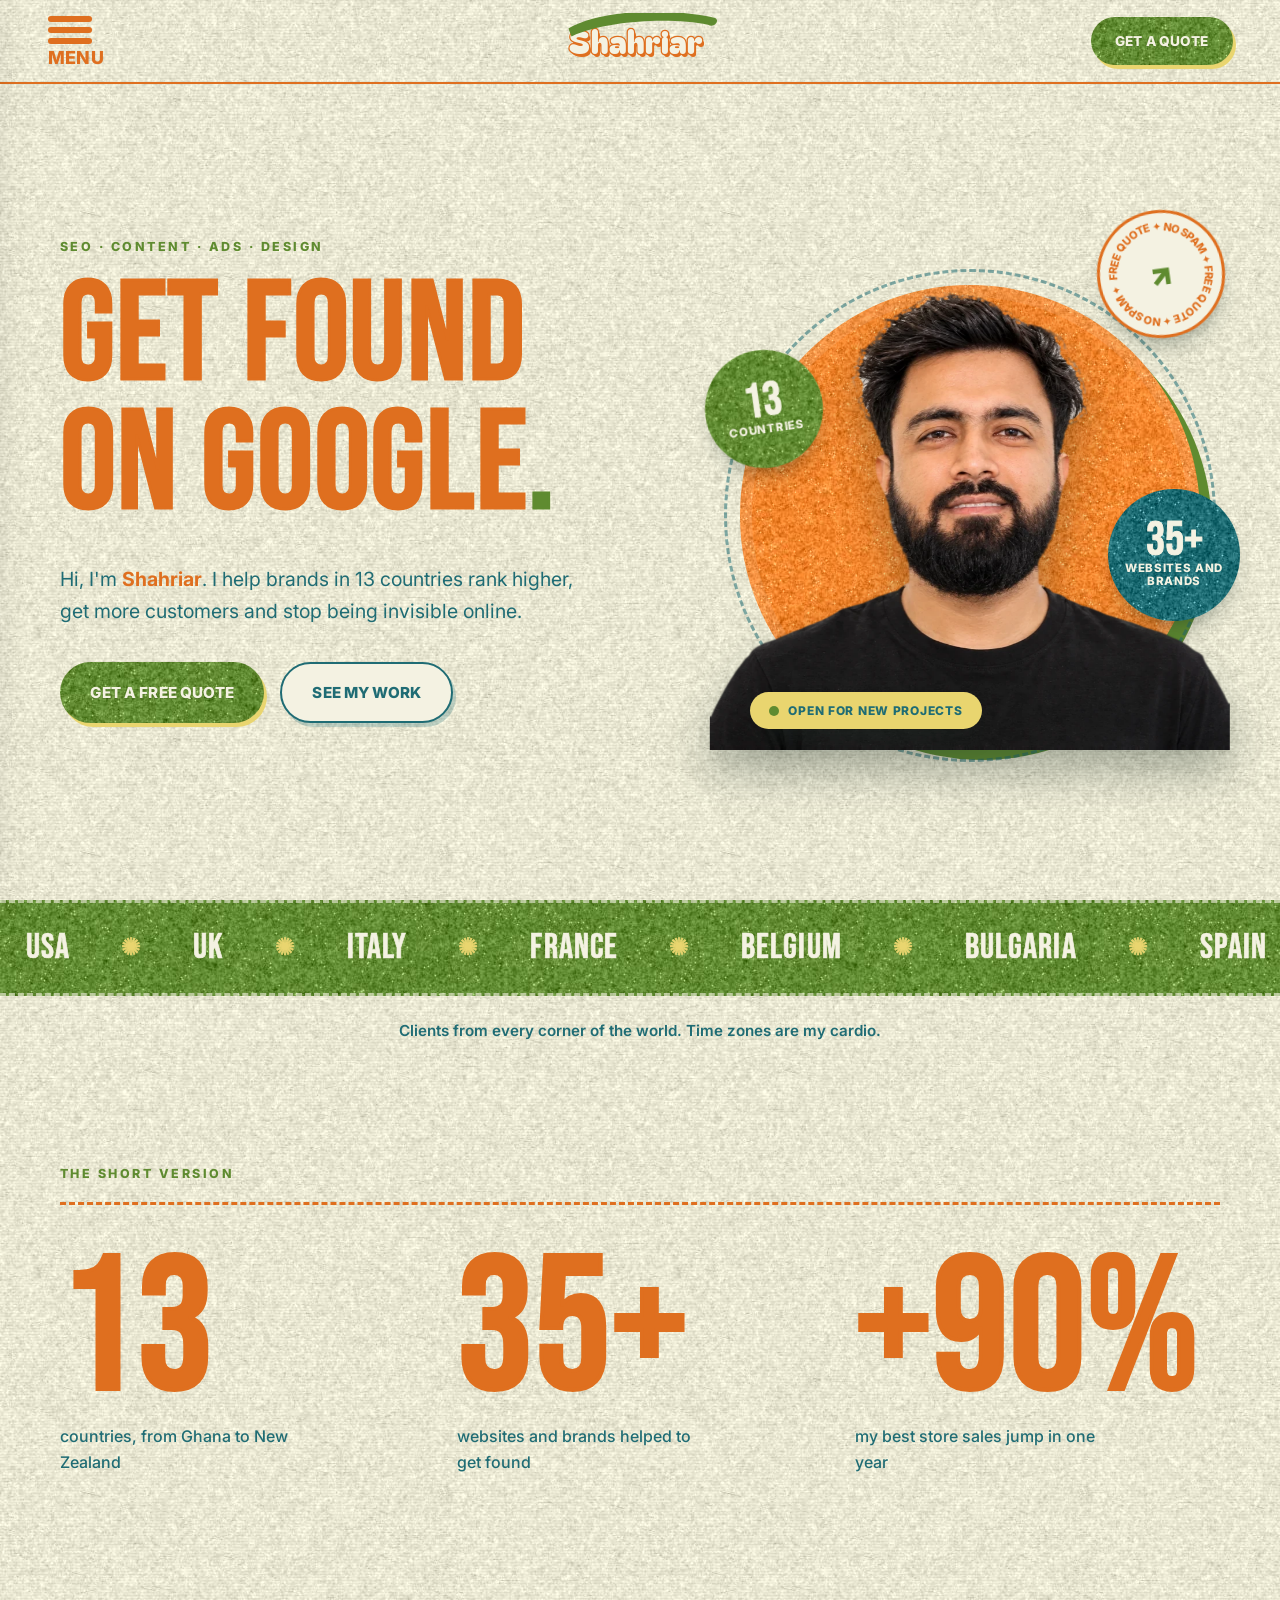
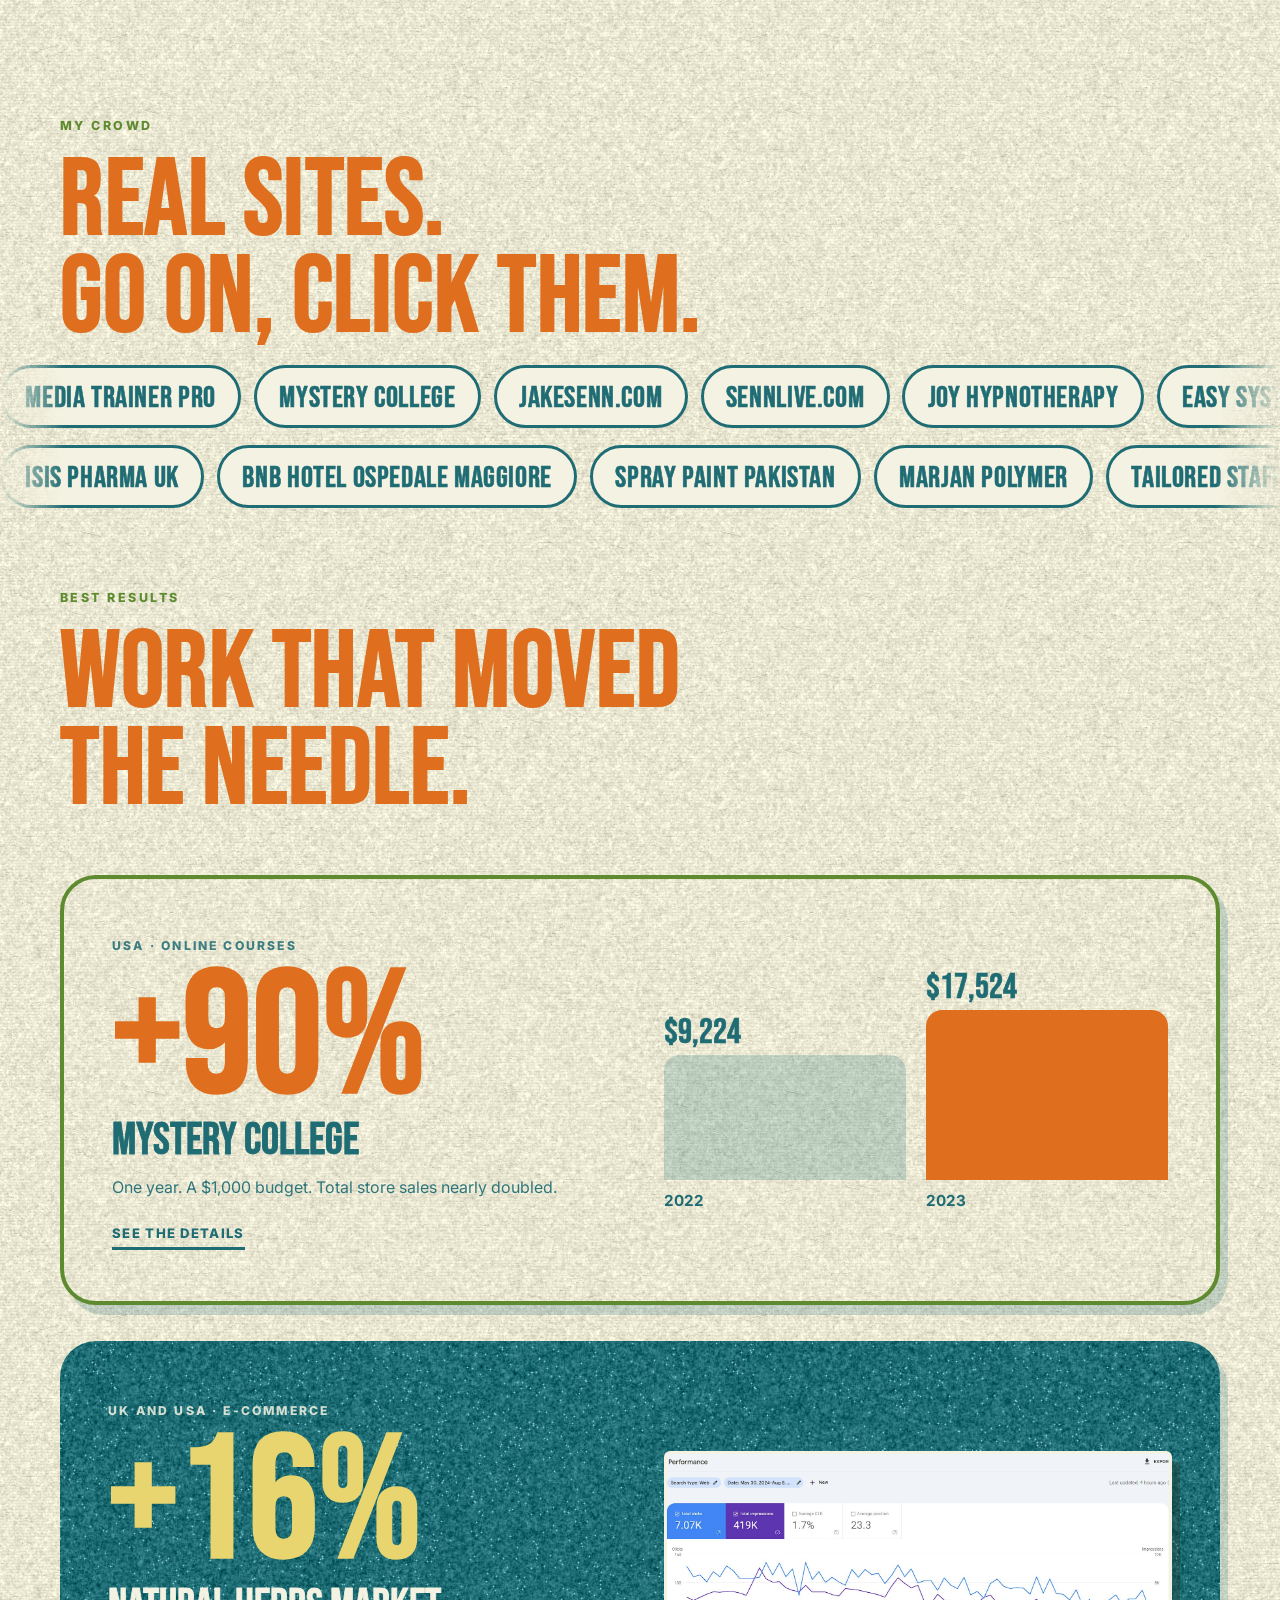
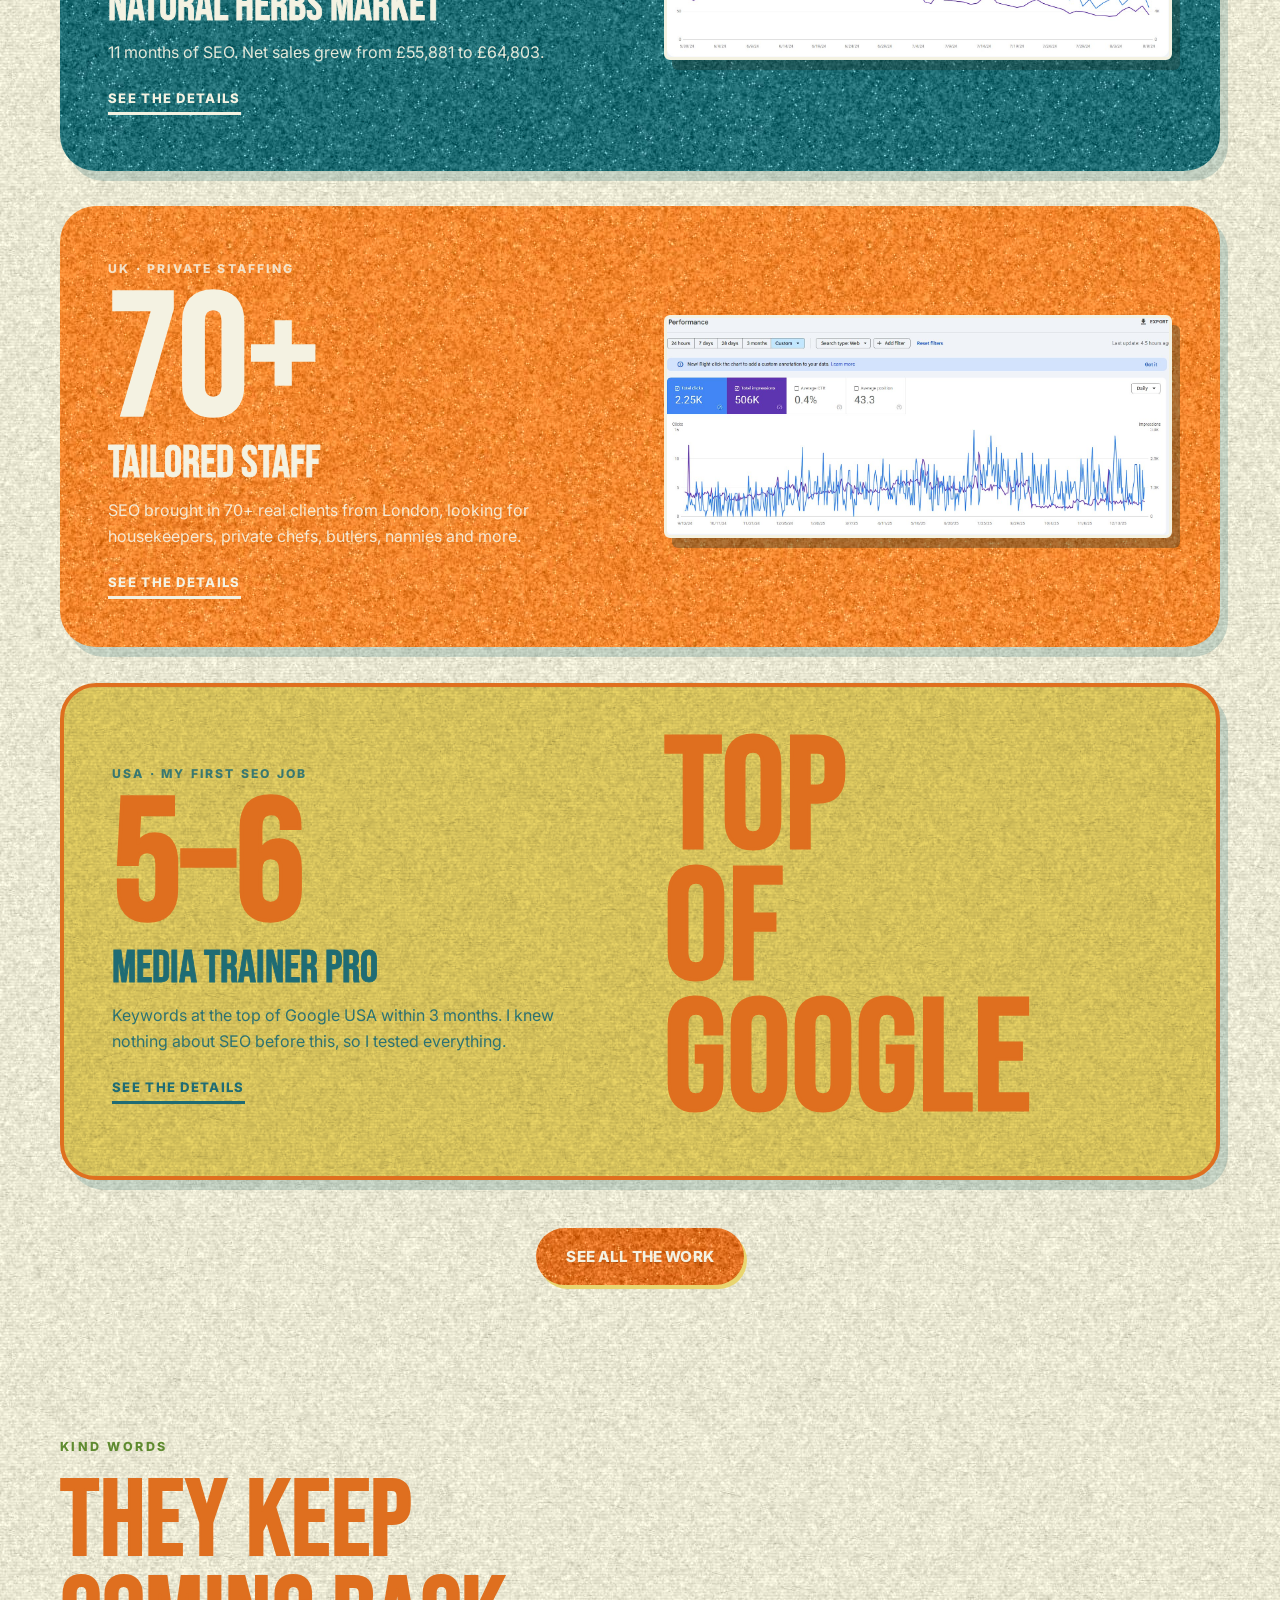
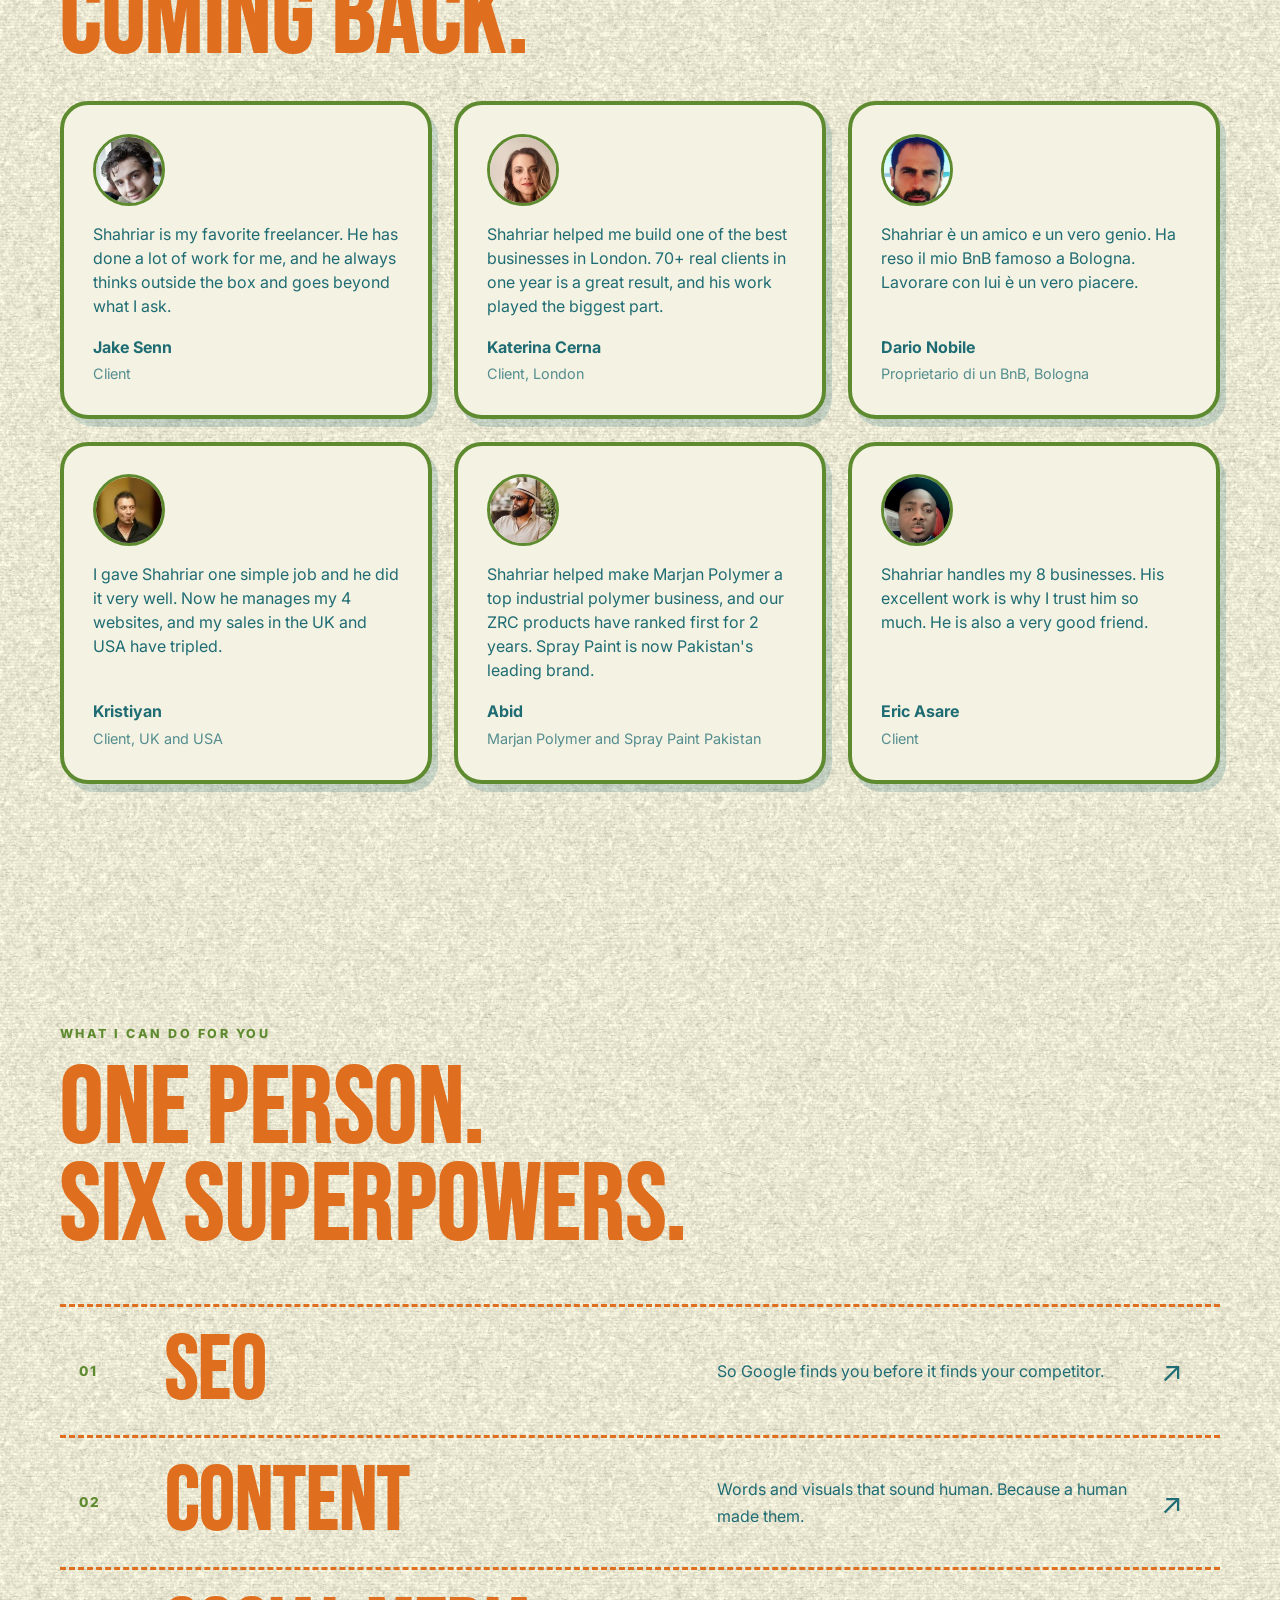
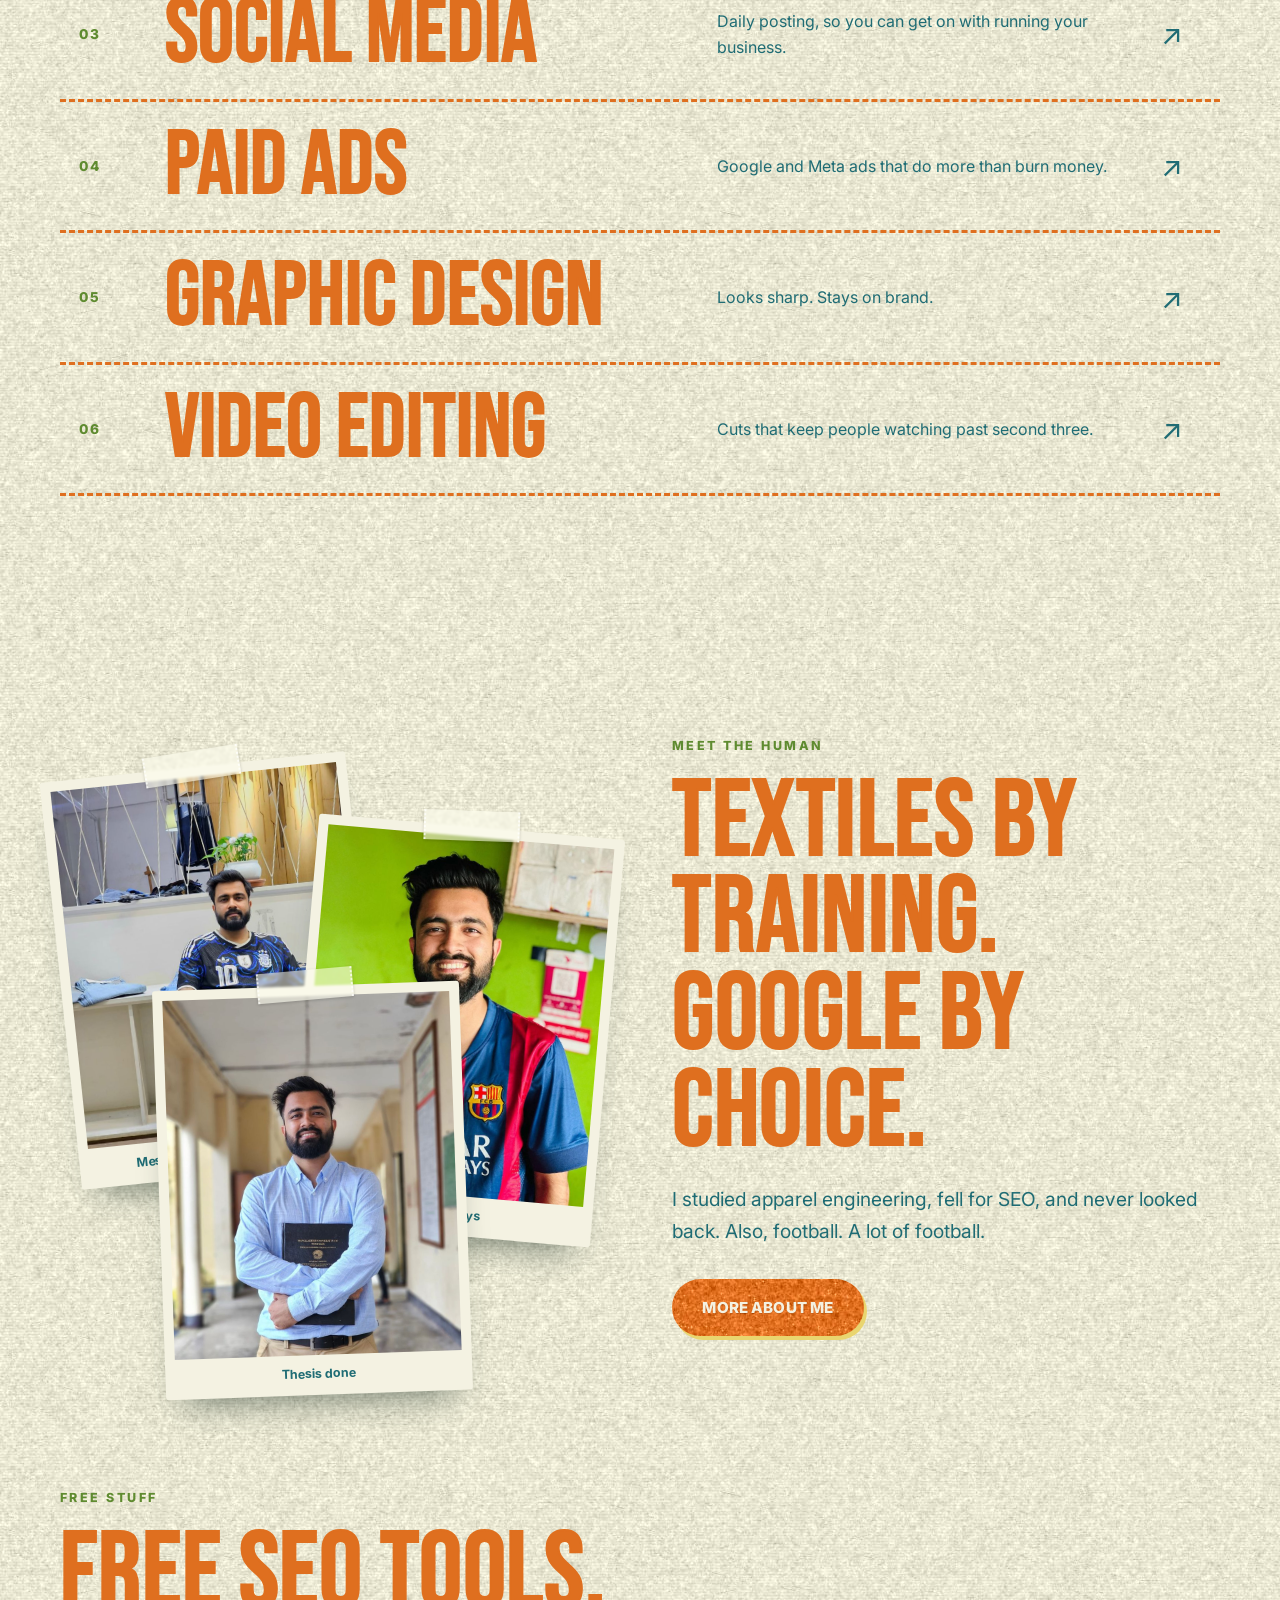
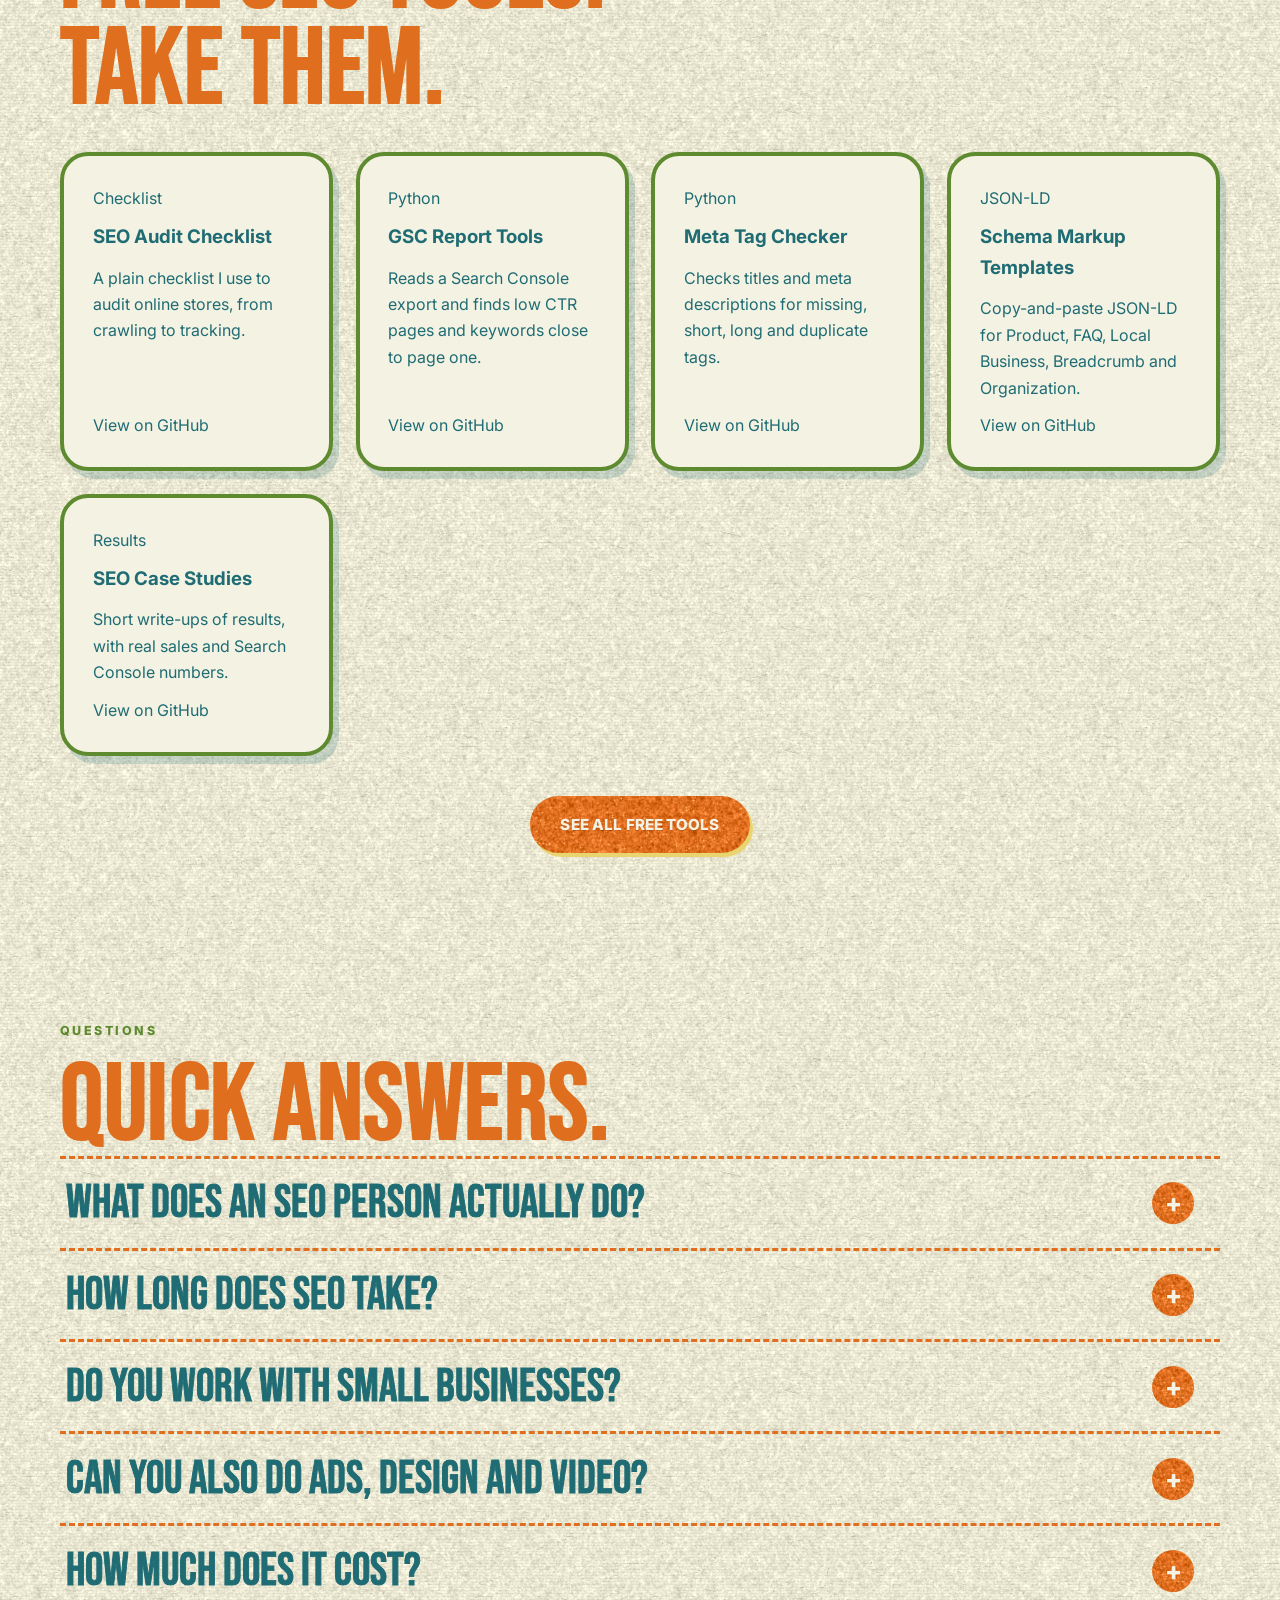
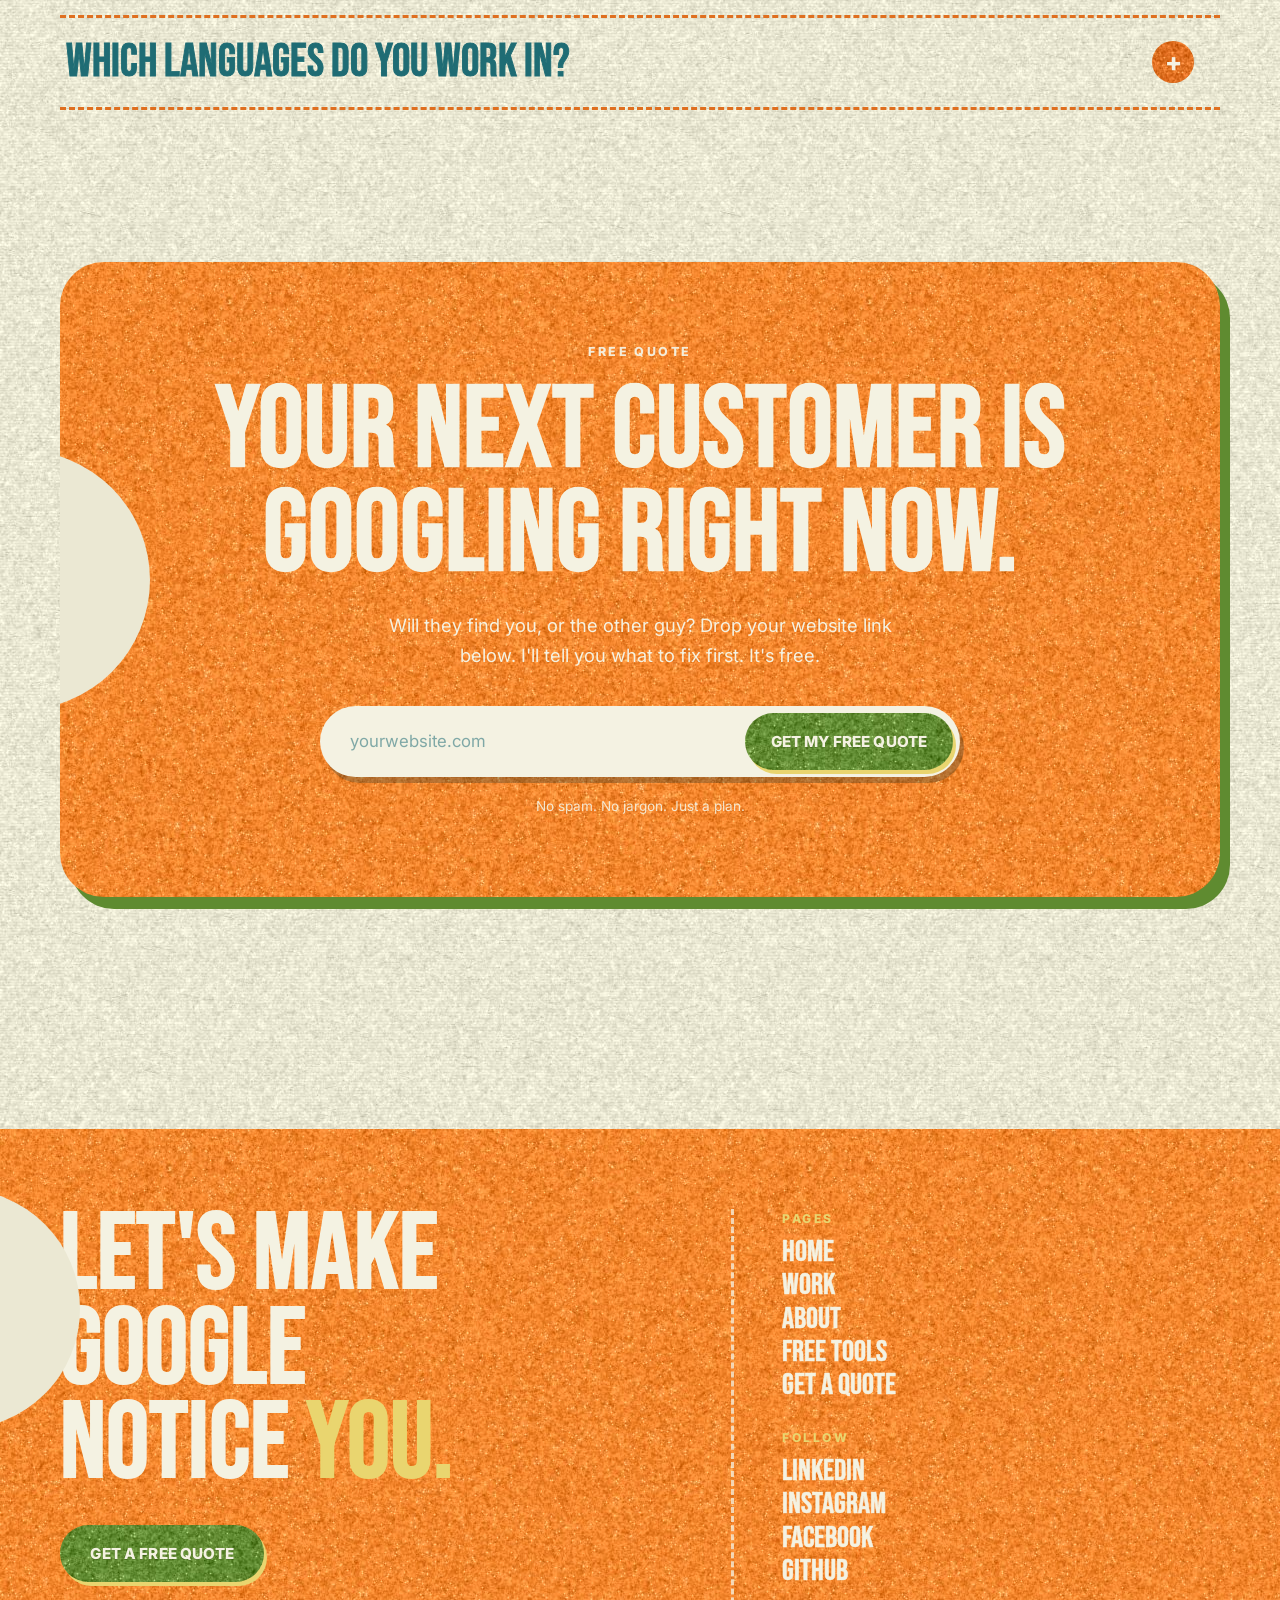
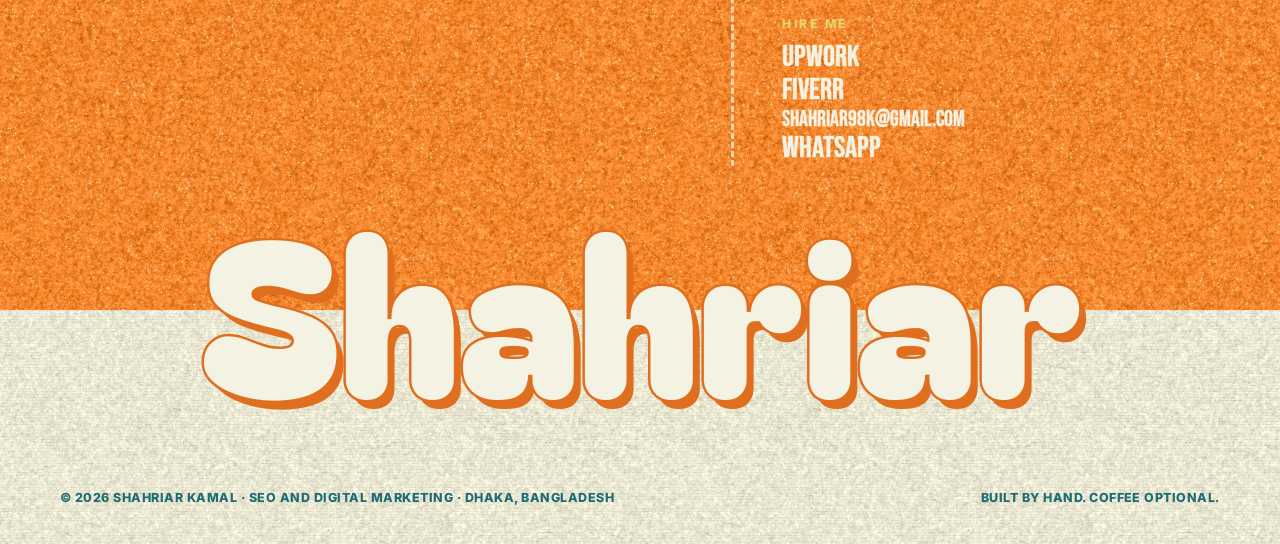
==== commit 1fa3d44f: "Move testimonials under Work that moved the needle" ====
--- a/index.html
+++ b/index.html
@@ -64,6 +64,7 @@
   <div class="vis"><div class="bignum">Top<br>of Google</div></div></article></div>
   <p style="text-align:center;margin-top:3rem"><a class="btn dark" href="/work/">See all the work</a></p>
 </div></section>
+<section class="sec" style="padding-top:2rem"><div class="wrap"><span class="eyebrow rv">Kind words</span><h2 class="h2 rv">They keep<br>coming back.</h2><div class="tqgrid"><figure class="tq"><img src="/assets/img/clients/jake.webp" alt="Jake Senn" width="72" height="72" loading="lazy"><blockquote lang="en">Shahriar is my favorite freelancer. He has done a lot of work for me, and he always thinks outside the box and goes beyond what I ask.</blockquote><figcaption><b>Jake Senn</b><span>Client</span></figcaption></figure><figure class="tq"><img src="/assets/img/clients/katerina.webp" alt="Katerina Cerna" width="72" height="72" loading="lazy"><blockquote lang="en">Shahriar helped me build one of the best businesses in London. 70+ real clients in one year is a great result, and his work played the biggest part.</blockquote><figcaption><b>Katerina Cerna</b><span>Client, London</span></figcaption></figure><figure class="tq"><img src="/assets/img/clients/dario.webp" alt="Dario Nobile" width="72" height="72" loading="lazy"><blockquote lang="it">Shahriar è un amico e un vero genio. Ha reso il mio BnB famoso a Bologna. Lavorare con lui è un vero piacere.</blockquote><figcaption><b>Dario Nobile</b><span>Proprietario di un BnB, Bologna</span></figcaption></figure><figure class="tq"><img src="/assets/img/clients/kristiyan.webp" alt="Kristiyan" width="72" height="72" loading="lazy"><blockquote lang="en">I gave Shahriar one simple job and he did it very well. Now he manages my 4 websites, and my sales in the UK and USA have tripled.</blockquote><figcaption><b>Kristiyan</b><span>Client, UK and USA</span></figcaption></figure><figure class="tq"><img src="/assets/img/clients/abid.webp" alt="Abid" width="72" height="72" loading="lazy"><blockquote lang="en">Shahriar helped make Marjan Polymer a top industrial polymer business, and our ZRC products have ranked first for 2 years. Spray Paint is now Pakistan's leading brand.</blockquote><figcaption><b>Abid</b><span>Marjan Polymer and Spray Paint Pakistan</span></figcaption></figure><figure class="tq"><img src="/assets/img/clients/eric.webp" alt="Eric Asare" width="72" height="72" loading="lazy"><blockquote lang="en">Shahriar handles my 8 businesses. His excellent work is why I trust him so much. He is also a very good friend.</blockquote><figcaption><b>Eric Asare</b><span>Client</span></figcaption></figure></div></div></section>
 
 <section class="sec"><div class="wrap">
   <span class="eyebrow rv">What I can do for you</span>
@@ -86,7 +87,6 @@
 </div></section>
 
 <section class="sec" style="padding-top:2rem"><div class="wrap"><span class="eyebrow rv">Free stuff</span><h2 class="h2 rv">Free SEO tools.<br>Take them.</h2><div class="toolgrid"><a class="toolc" href="https://github.com/shahriar98k/seo-audit-checklist" target="_blank" rel="noopener"><span class="tag">Checklist</span><h3>SEO Audit Checklist</h3><p>A plain checklist I use to audit online stores, from crawling to tracking.</p><span class="go">View on GitHub</span></a><a class="toolc" href="https://github.com/shahriar98k/gsc-report-tools" target="_blank" rel="noopener"><span class="tag">Python</span><h3>GSC Report Tools</h3><p>Reads a Search Console export and finds low CTR pages and keywords close to page one.</p><span class="go">View on GitHub</span></a><a class="toolc" href="https://github.com/shahriar98k/meta-tag-checker" target="_blank" rel="noopener"><span class="tag">Python</span><h3>Meta Tag Checker</h3><p>Checks titles and meta descriptions for missing, short, long and duplicate tags.</p><span class="go">View on GitHub</span></a><a class="toolc" href="https://github.com/shahriar98k/schema-markup-templates" target="_blank" rel="noopener"><span class="tag">JSON-LD</span><h3>Schema Markup Templates</h3><p>Copy-and-paste JSON-LD for Product, FAQ, Local Business, Breadcrumb and Organization.</p><span class="go">View on GitHub</span></a><a class="toolc" href="https://github.com/shahriar98k/seo-case-studies" target="_blank" rel="noopener"><span class="tag">Results</span><h3>SEO Case Studies</h3><p>Short write-ups of results, with real sales and Search Console numbers.</p><span class="go">View on GitHub</span></a></div><p style="text-align:center;margin-top:2.5rem"><a class="btn dark" href="/tools/">See all free tools</a></p></div></section>
-<section class="sec" style="padding-top:2rem"><div class="wrap"><span class="eyebrow rv">Kind words</span><h2 class="h2 rv">They keep<br>coming back.</h2><div class="tqgrid"><figure class="tq"><img src="/assets/img/clients/jake.webp" alt="Jake Senn" width="72" height="72" loading="lazy"><blockquote lang="en">Shahriar is my favorite freelancer. He has done a lot of work for me, and he always thinks outside the box and goes beyond what I ask.</blockquote><figcaption><b>Jake Senn</b><span>Client</span></figcaption></figure><figure class="tq"><img src="/assets/img/clients/katerina.webp" alt="Katerina Cerna" width="72" height="72" loading="lazy"><blockquote lang="en">Shahriar helped me build one of the best businesses in London. 70+ real clients in one year is a great result, and his work played the biggest part.</blockquote><figcaption><b>Katerina Cerna</b><span>Client, London</span></figcaption></figure><figure class="tq"><img src="/assets/img/clients/dario.webp" alt="Dario Nobile" width="72" height="72" loading="lazy"><blockquote lang="it">Shahriar è un amico e un vero genio. Ha reso il mio BnB famoso a Bologna. Lavorare con lui è un vero piacere.</blockquote><figcaption><b>Dario Nobile</b><span>Proprietario di un BnB, Bologna</span></figcaption></figure><figure class="tq"><img src="/assets/img/clients/kristiyan.webp" alt="Kristiyan" width="72" height="72" loading="lazy"><blockquote lang="en">I gave Shahriar one simple job and he did it very well. Now he manages my 4 websites, and my sales in the UK and USA have tripled.</blockquote><figcaption><b>Kristiyan</b><span>Client, UK and USA</span></figcaption></figure><figure class="tq"><img src="/assets/img/clients/abid.webp" alt="Abid" width="72" height="72" loading="lazy"><blockquote lang="en">Shahriar helped make Marjan Polymer a top industrial polymer business, and our ZRC products have ranked first for 2 years. Spray Paint is now Pakistan's leading brand.</blockquote><figcaption><b>Abid</b><span>Marjan Polymer and Spray Paint Pakistan</span></figcaption></figure><figure class="tq"><img src="/assets/img/clients/eric.webp" alt="Eric Asare" width="72" height="72" loading="lazy"><blockquote lang="en">Shahriar handles my 8 businesses. His excellent work is why I trust him so much. He is also a very good friend.</blockquote><figcaption><b>Eric Asare</b><span>Client</span></figcaption></figure></div></div></section>
 <section class="sec faqsec" style="padding-top:3rem"><div class="wrap"><span class="eyebrow rv">Questions</span><h2 class="h2 rv">Quick answers.</h2><div class="acc faq rv"><div class="ai"><button aria-expanded="false"><h4>What does an SEO person actually do?</h4><span class="pl">+</span></button><div class="body"><div><p>I find the words your customers type into Google, fix your site so Google understands it, and write content that answers their questions. Then I send you reports in plain English.</p></div></div></div><div class="ai"><button aria-expanded="false"><h4>How long does SEO take?</h4><span class="pl">+</span></button><div class="body"><div><p>Usually a few months to see steady movement. My first SEO job got 5 or 6 keywords to the top in 3 months. Mystery College nearly doubled its sales in a year. Every site is different, so I will never promise magic.</p></div></div></div><div class="ai"><button aria-expanded="false"><h4>Do you work with small businesses?</h4><span class="pl">+</span></button><div class="body"><div><p>Yes. Most of my clients are small and mid-size: online stores, clinics, hotels, builders and agencies.</p></div></div></div><div class="ai"><button aria-expanded="false"><h4>Can you also do ads, design and video?</h4><span class="pl">+</span></button><div class="body"><div><p>Yes. Google and Meta ads, graphic design, video editing and social media too. I will only suggest what you really need.</p></div></div></div><div class="ai"><button aria-expanded="false"><h4>How much does it cost?</h4><span class="pl">+</span></button><div class="body"><div><p>It depends on your site and your goals. Send me your link and I will give you a free quote with clear numbers.</p></div></div></div><div class="ai"><button aria-expanded="false"><h4>Which languages do you work in?</h4><span class="pl">+</span></button><div class="body"><div><p>English, Italian and Urdu.</p></div></div></div></div></div></section>
 <section class="sec" style="padding-top:2rem"><div class="wrap"><div class="hook rv">
   <span class="eyebrow">Free quote</span>
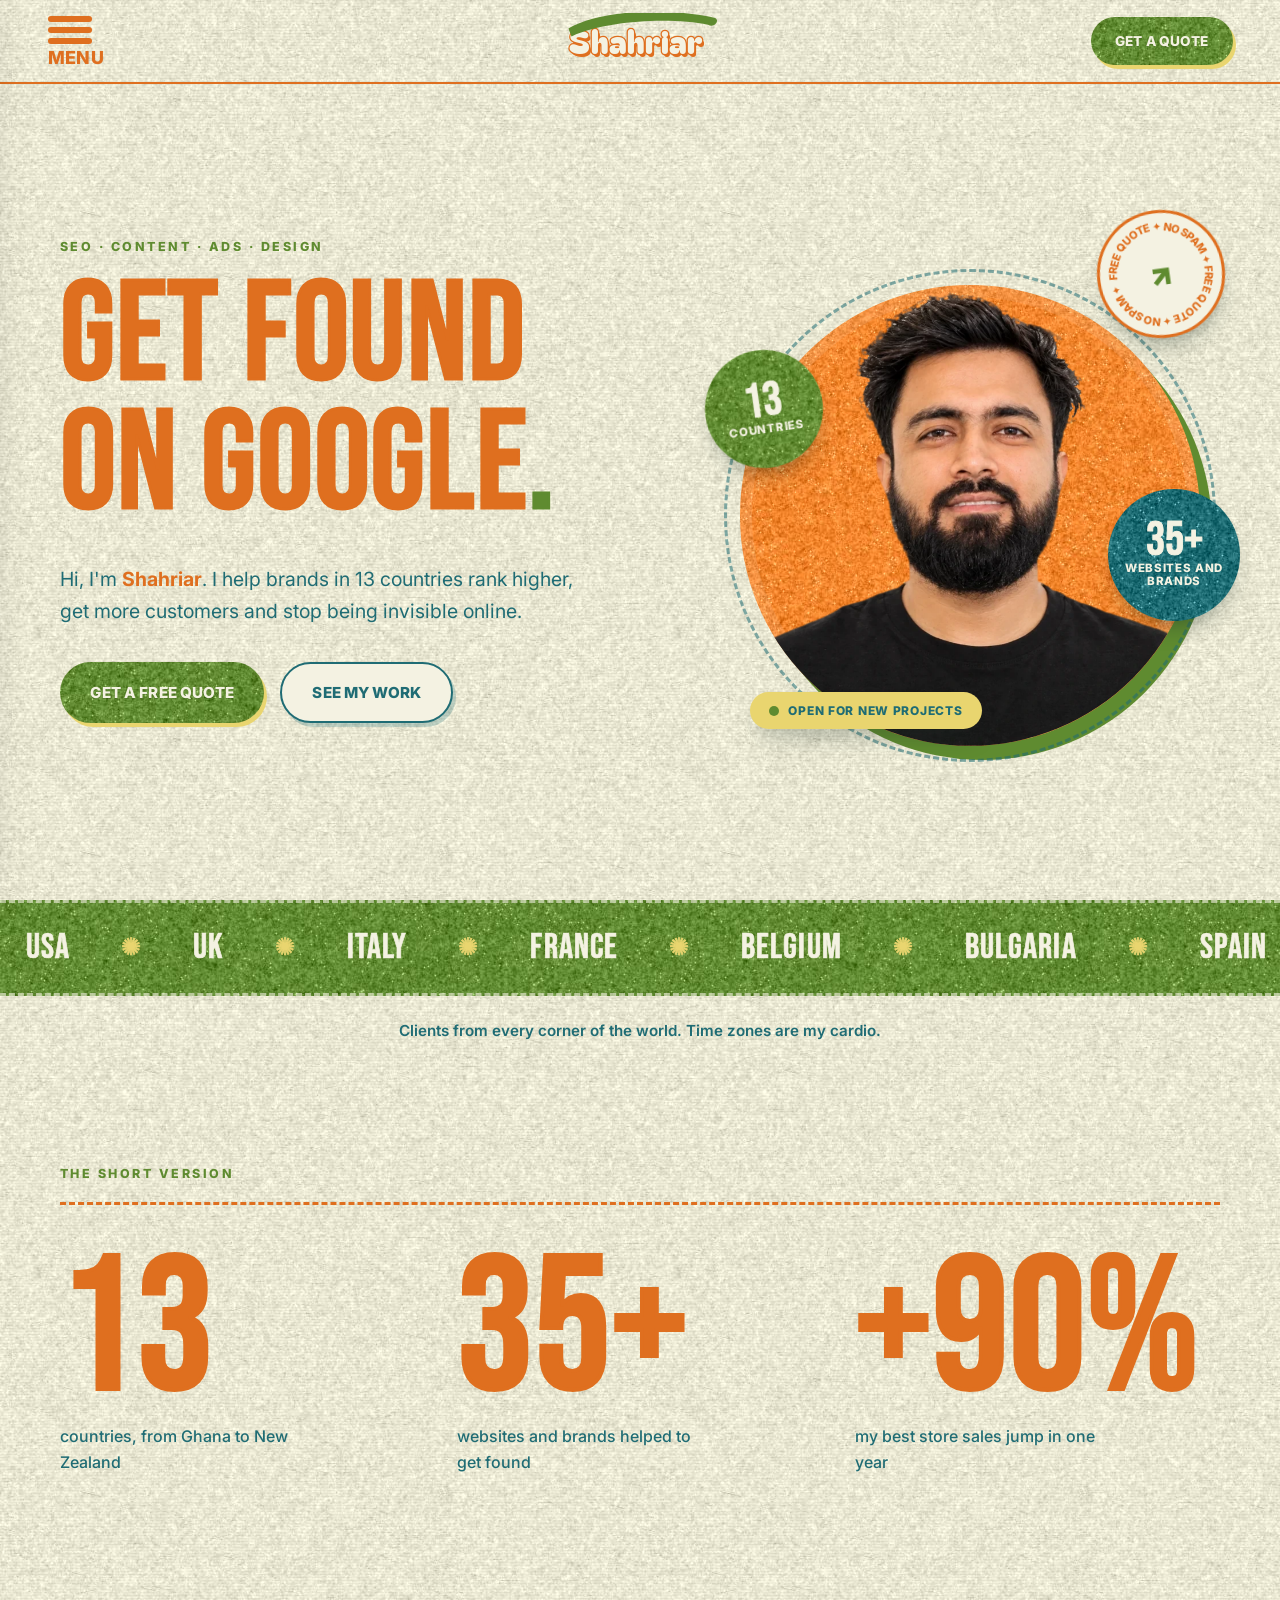
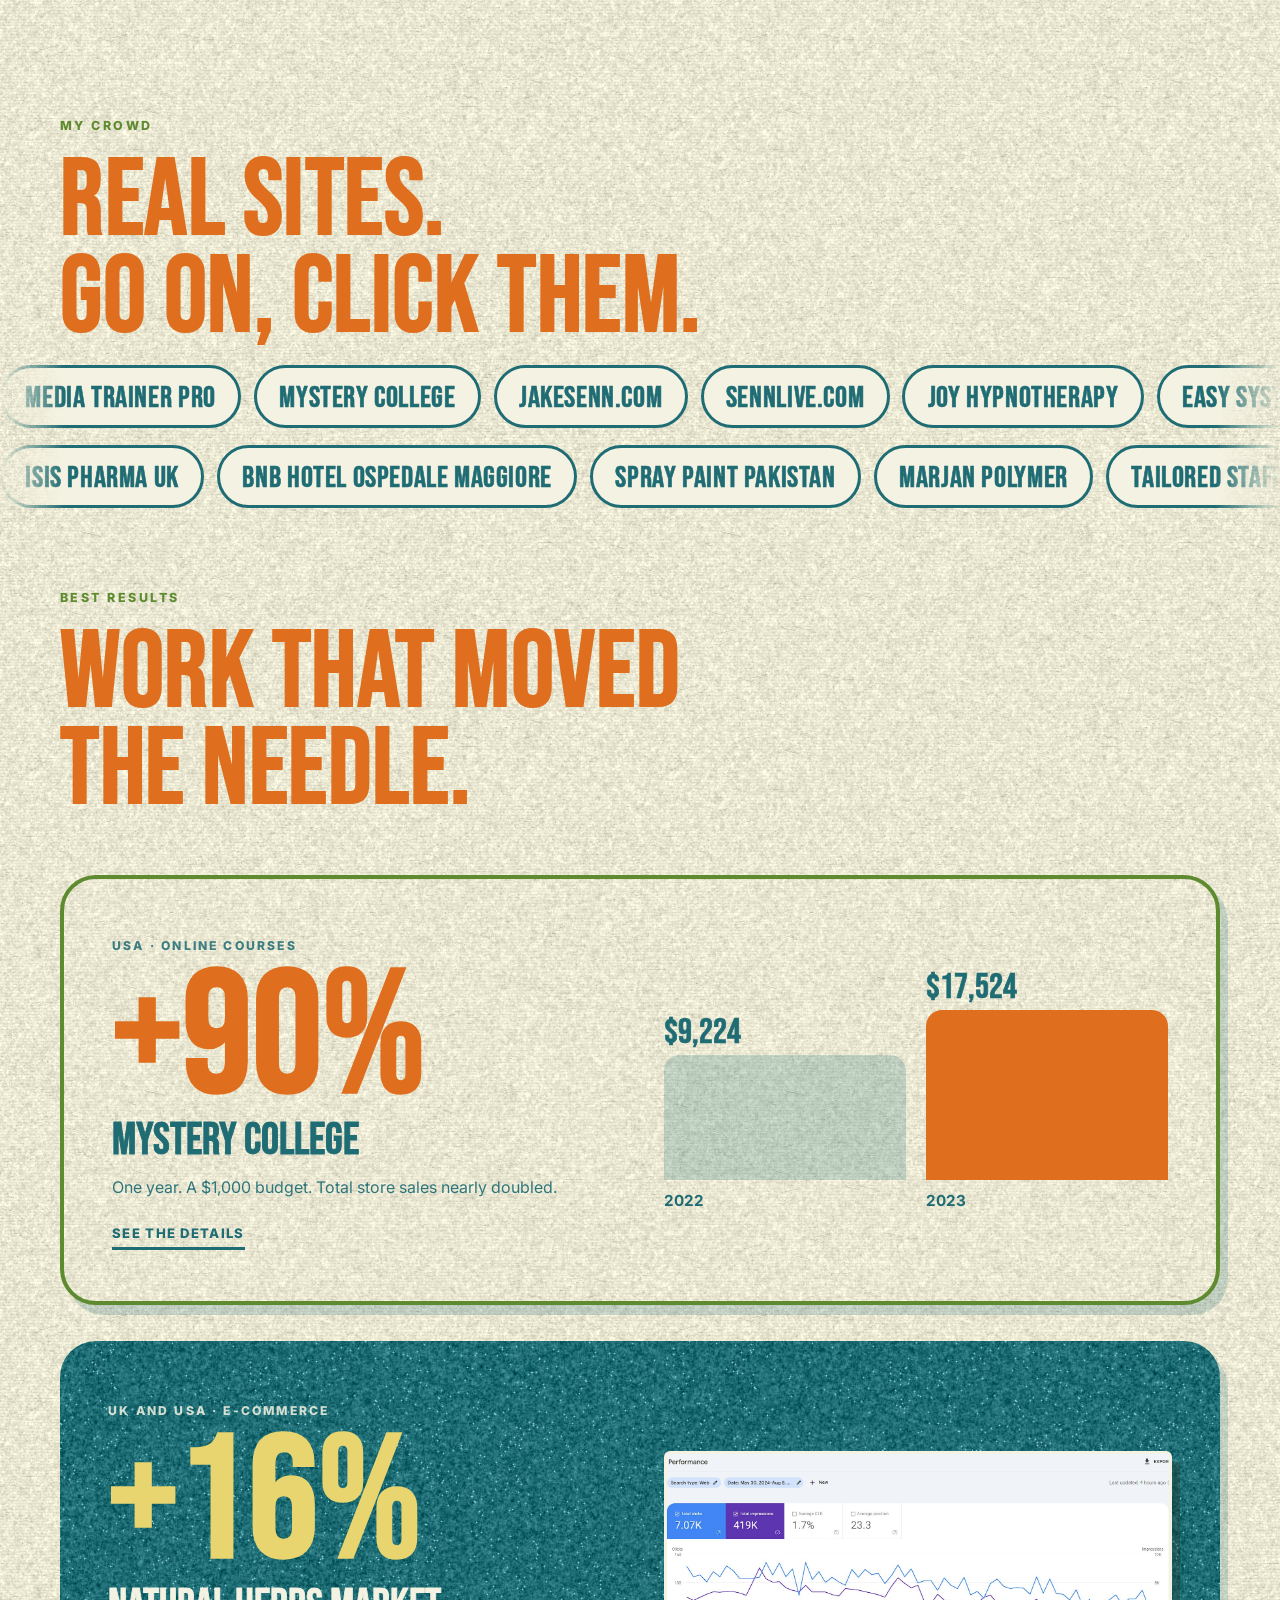
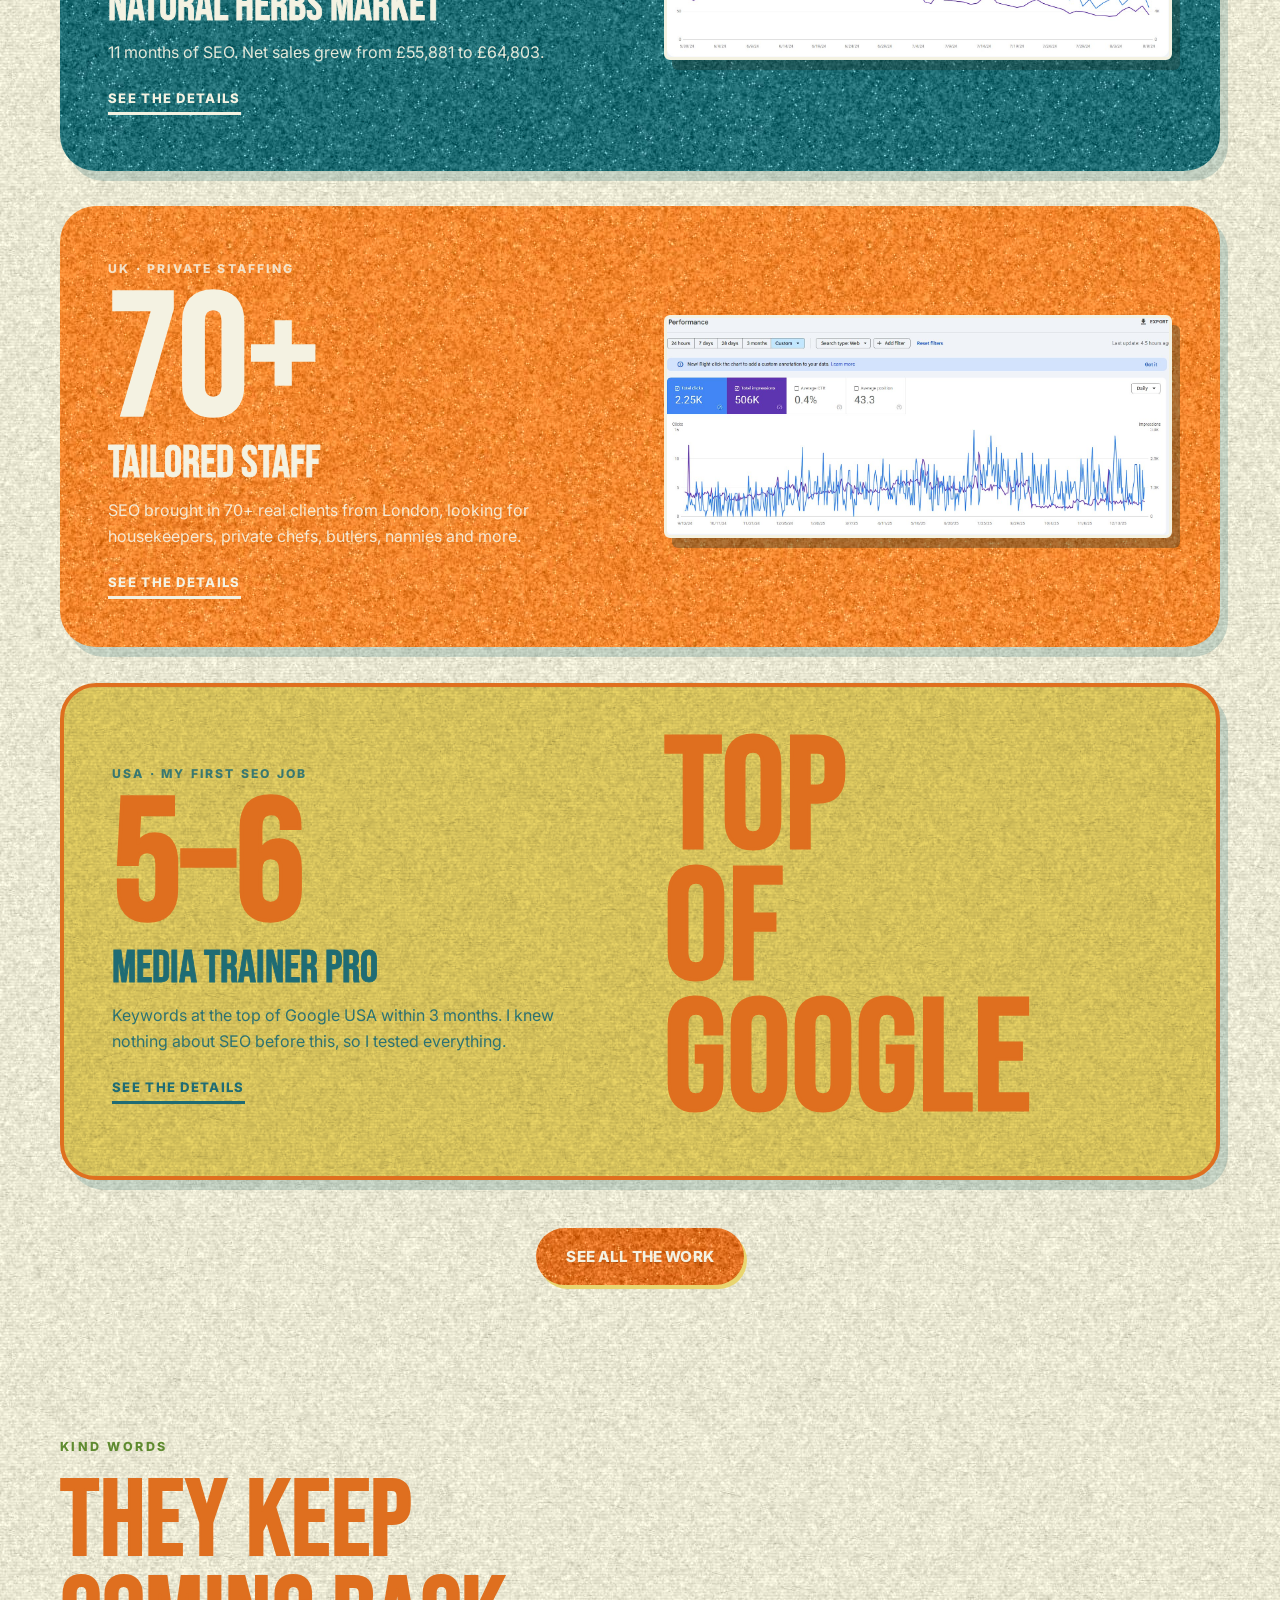
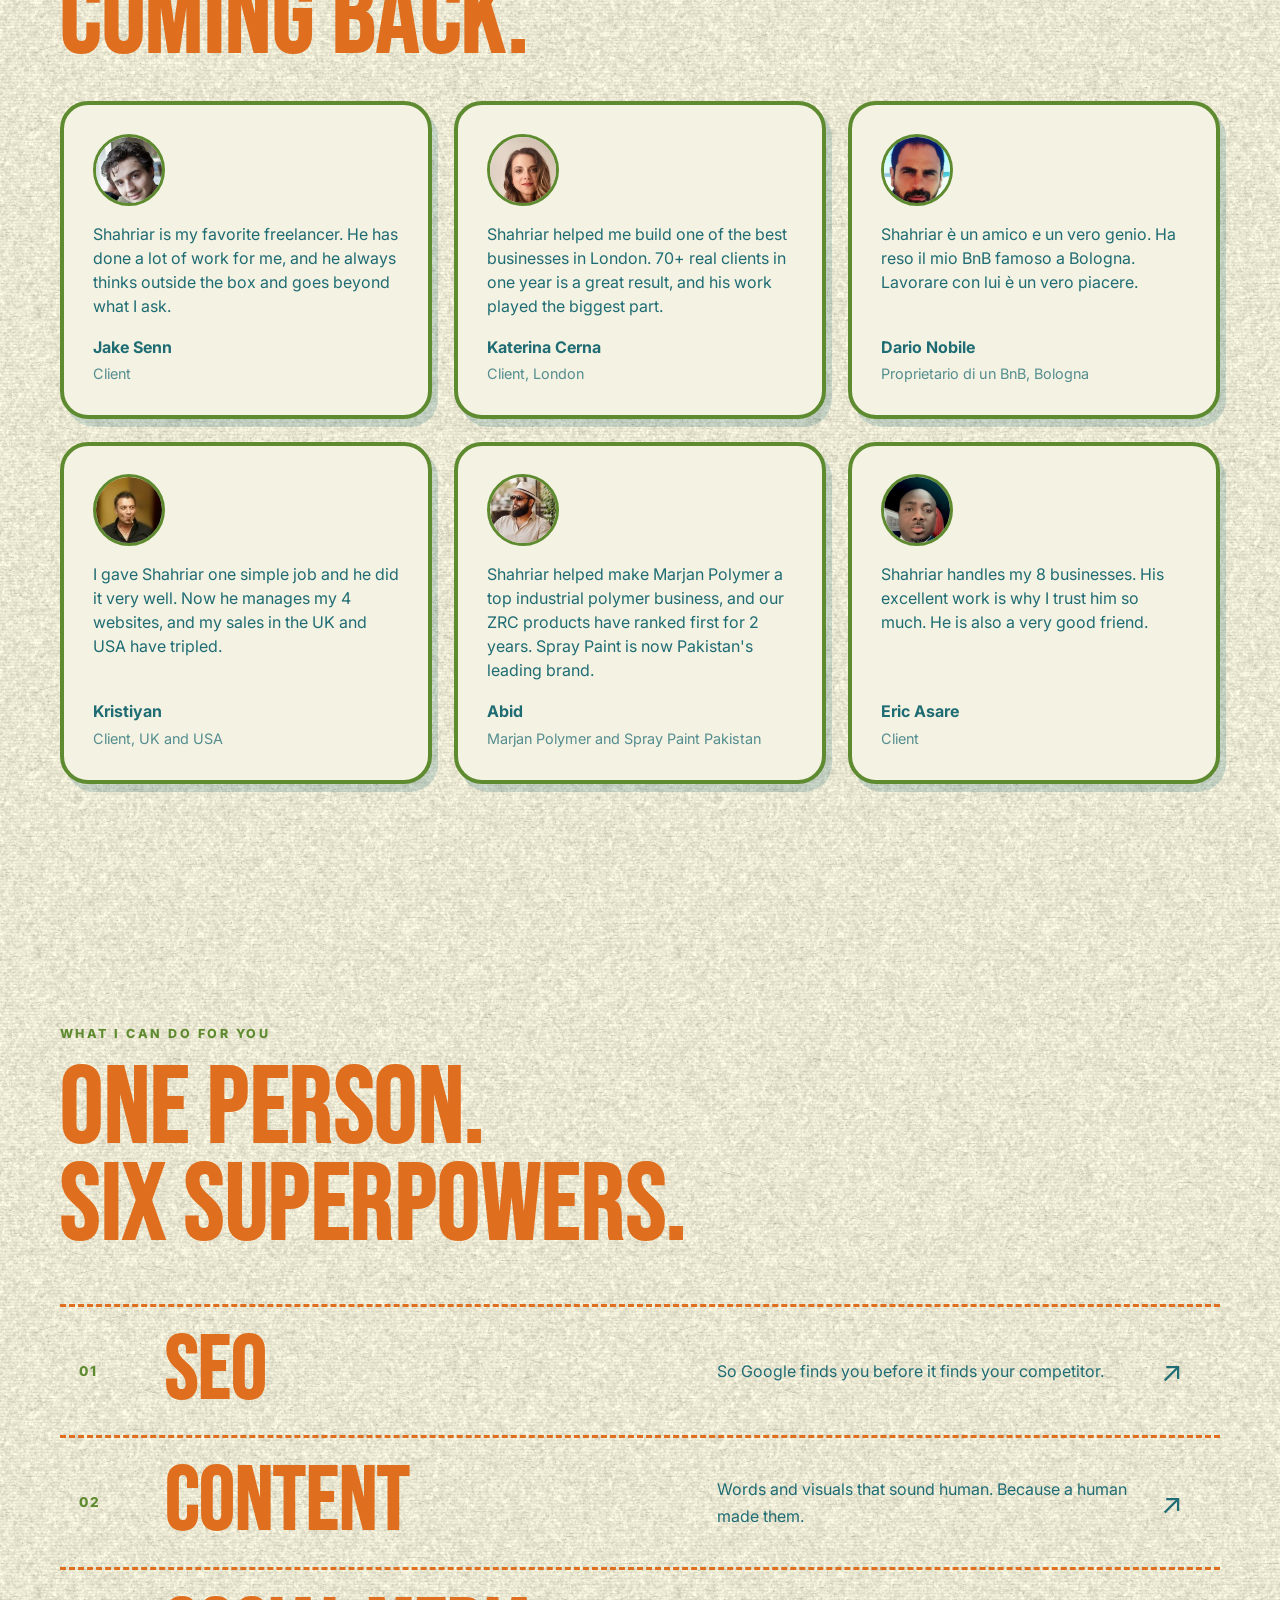
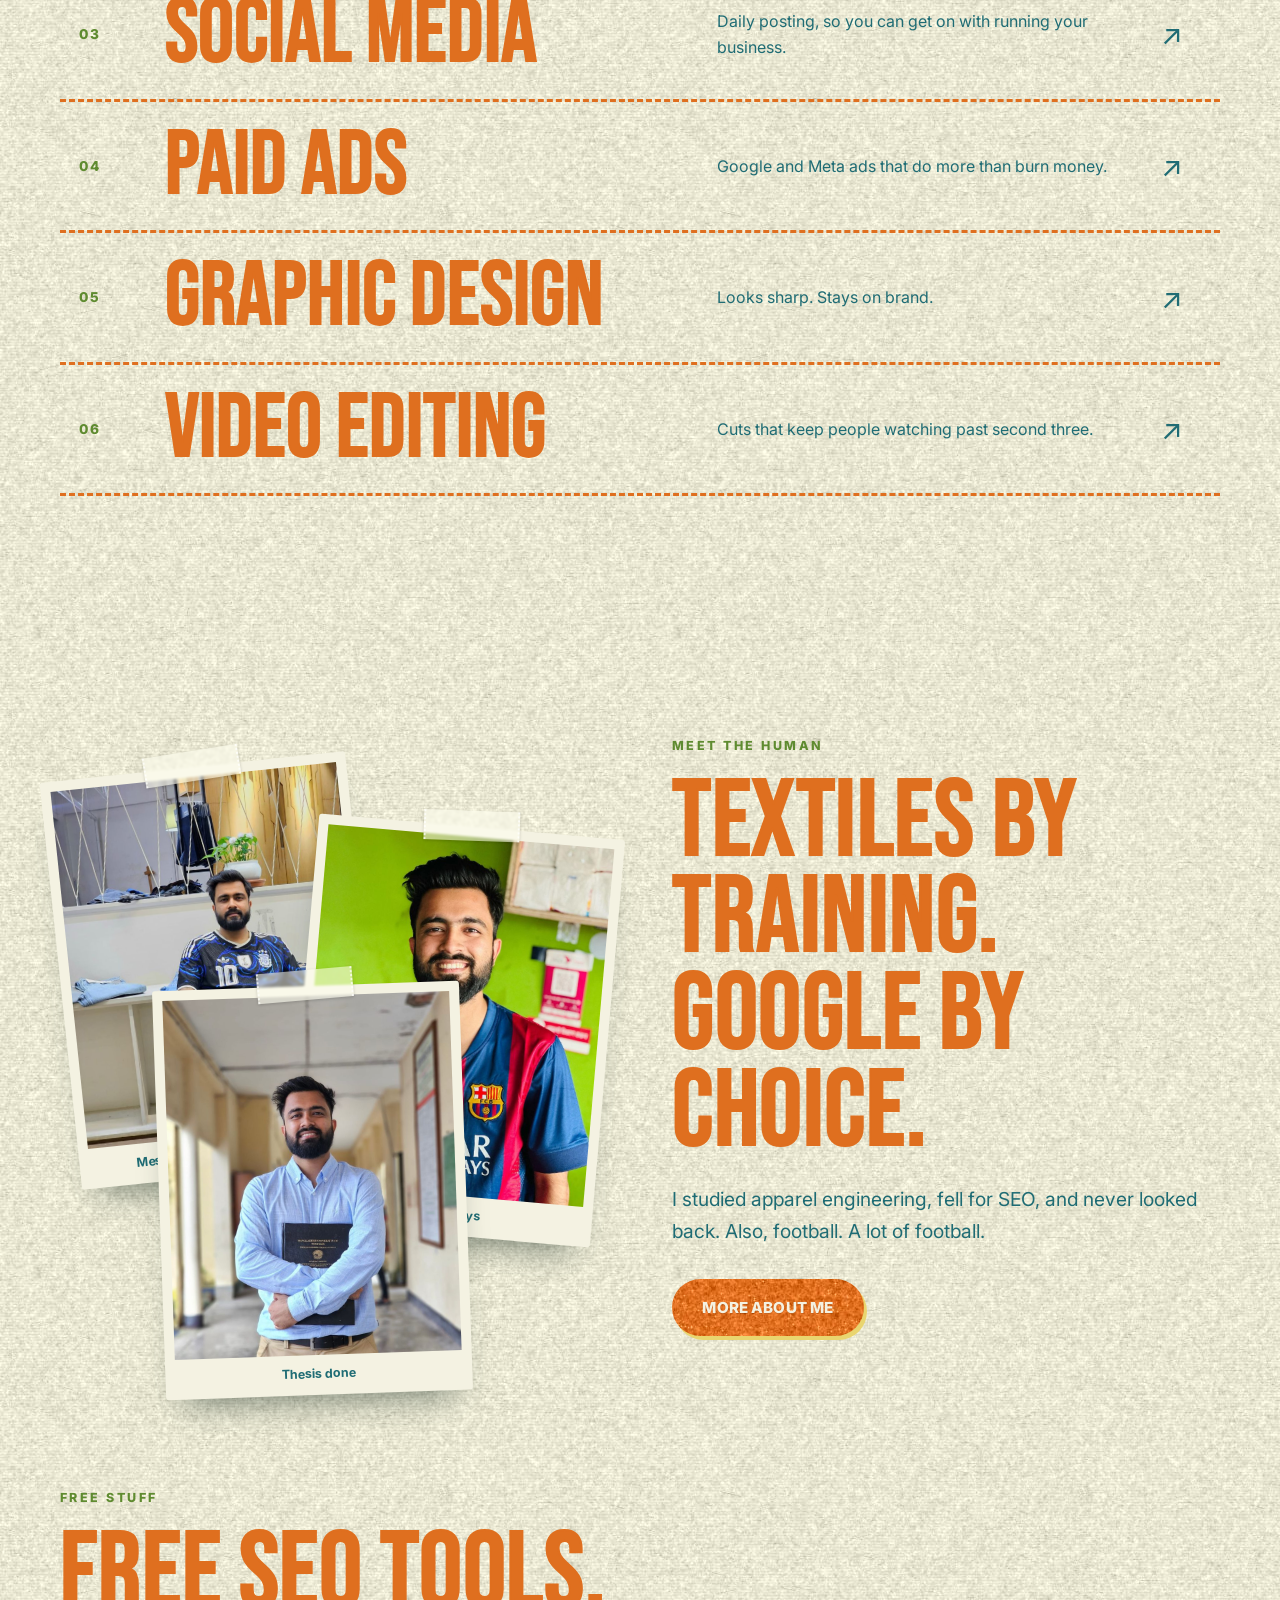
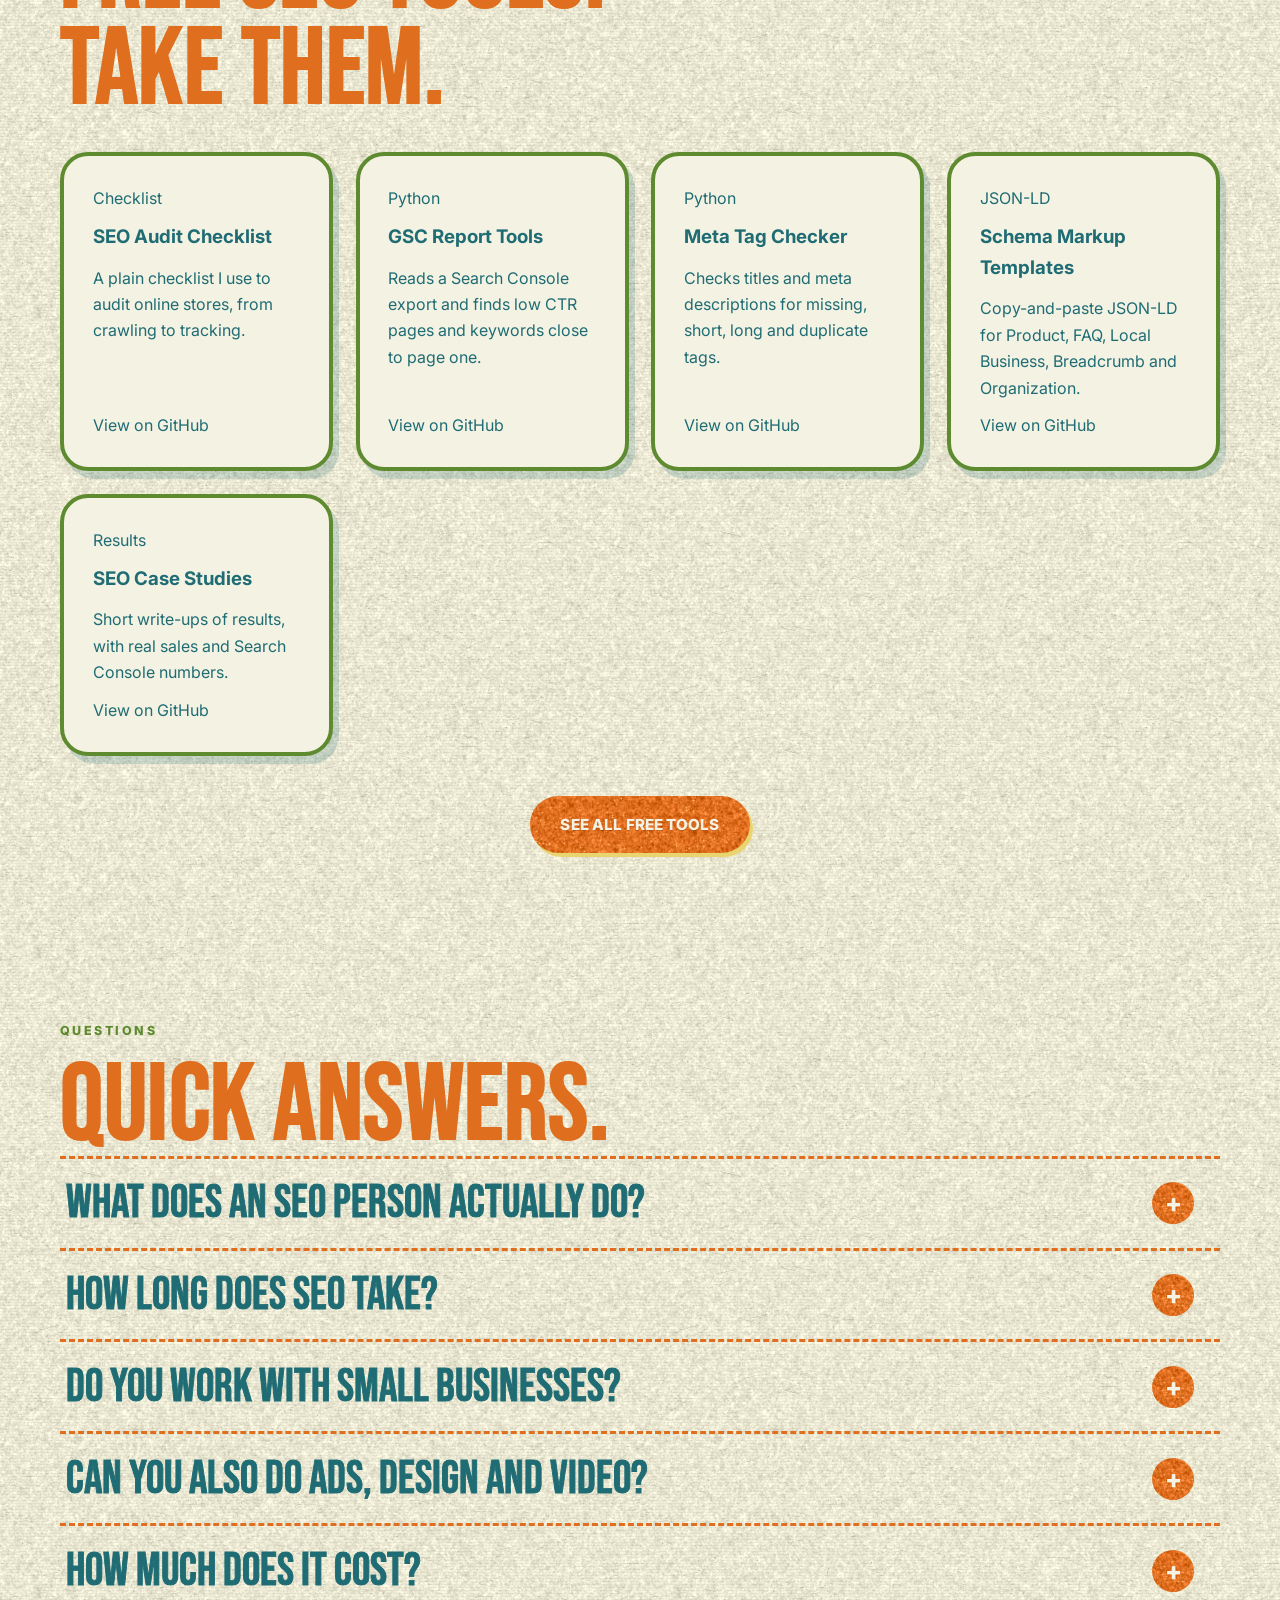
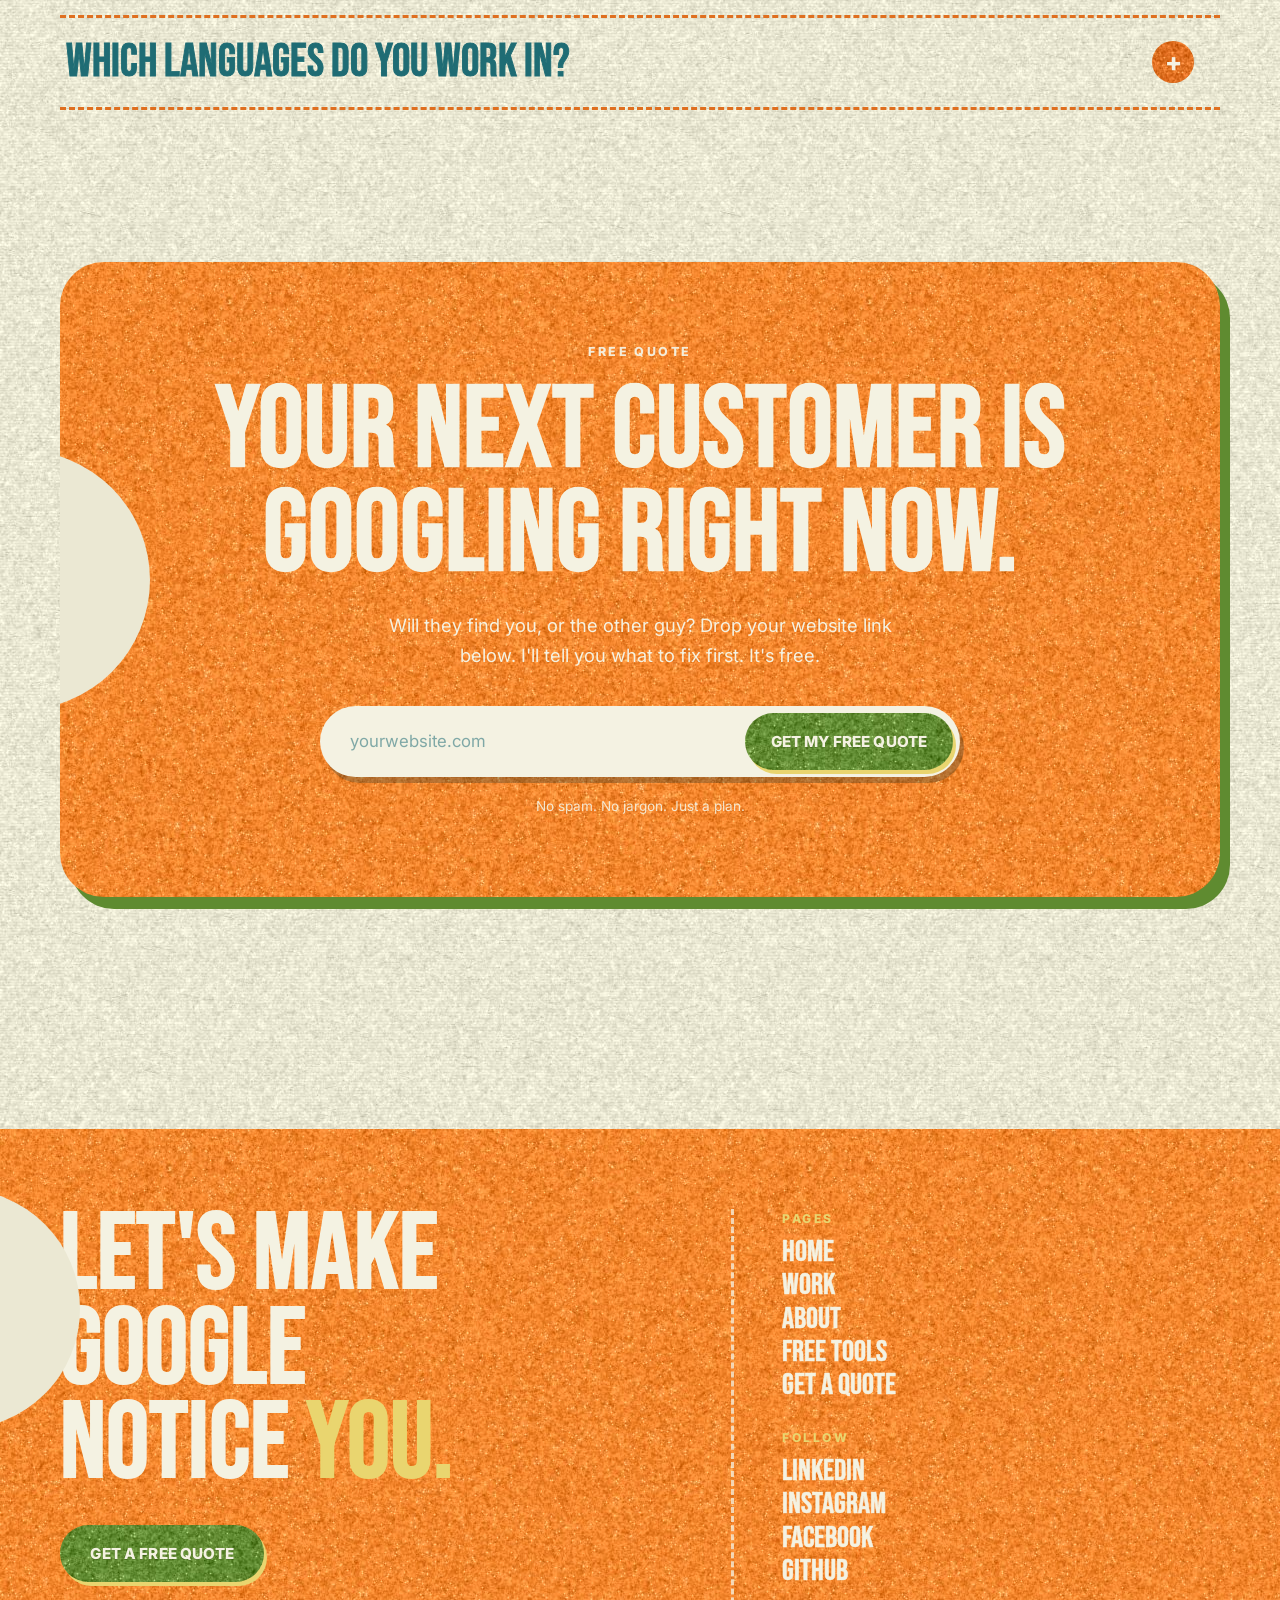
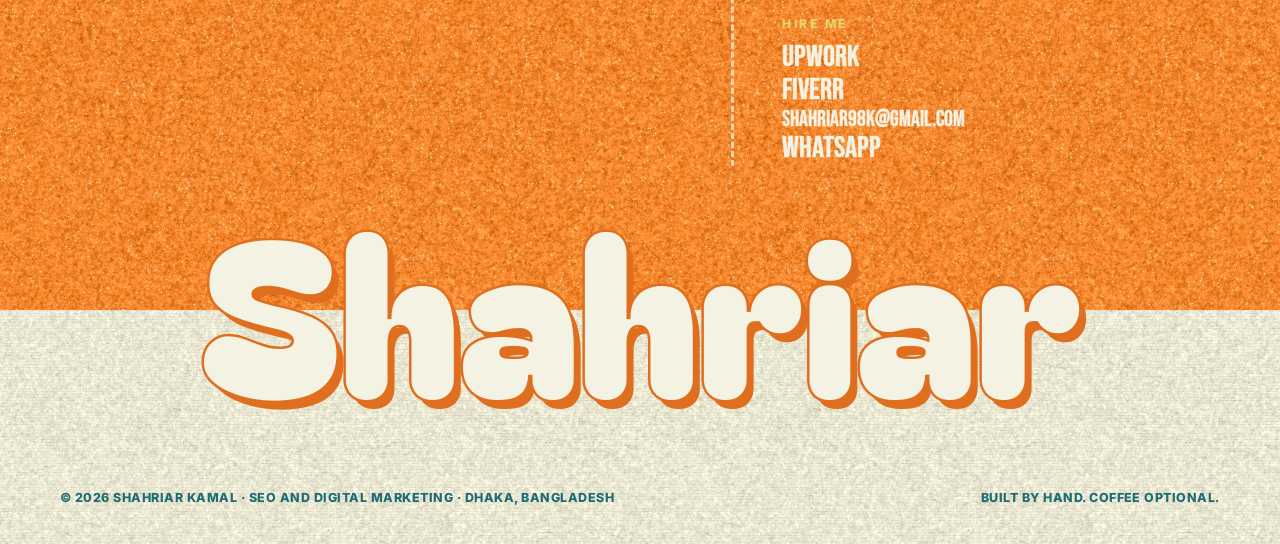
==== commit 69edb3e3: "Keep hero portraits inside the circle on Home and About; clean hair edges" ====
--- a/index.html
+++ b/index.html
@@ -27,7 +27,7 @@
   </div>
   <div class="stage">
     <div class="disc"></div>
-    <img class="cutout" src="/assets/img/about-cutout.webp" alt="Shahriar, SEO specialist from Dhaka, smiling in a black t-shirt" width="900" height="792" fetchpriority="high">
+    <div class="clip"><img class="cutout" src="/assets/img/about-cutout.webp" alt="Shahriar, SEO specialist from Dhaka, smiling in a black t-shirt" width="900" height="792" fetchpriority="high"></div>
     <div class="chip c1"><b>13</b><span>countries</span></div>
     <div class="chip c2"><b>35+</b><span>websites and brands</span></div>
     <div class="chip c3"><i></i><span>Open for new projects</span></div>
--- a/assets/css/site.css
+++ b/assets/css/site.css
@@ -428,3 +428,5 @@
 /* big logo straddles the orange and cream bands */
 .biglogo{margin-top:0;transform:translateY(-44%);margin-bottom:-.36em;z-index:2}
 .fc{padding-top:0}
+
+.clip{position:absolute;left:4%;right:4%;top:14%;aspect-ratio:1/1;z-index:2;clip-path:inset(-200% 0 0 0 round 0 0 9999px 9999px)}.clip .cutout{width:112%;filter:none}
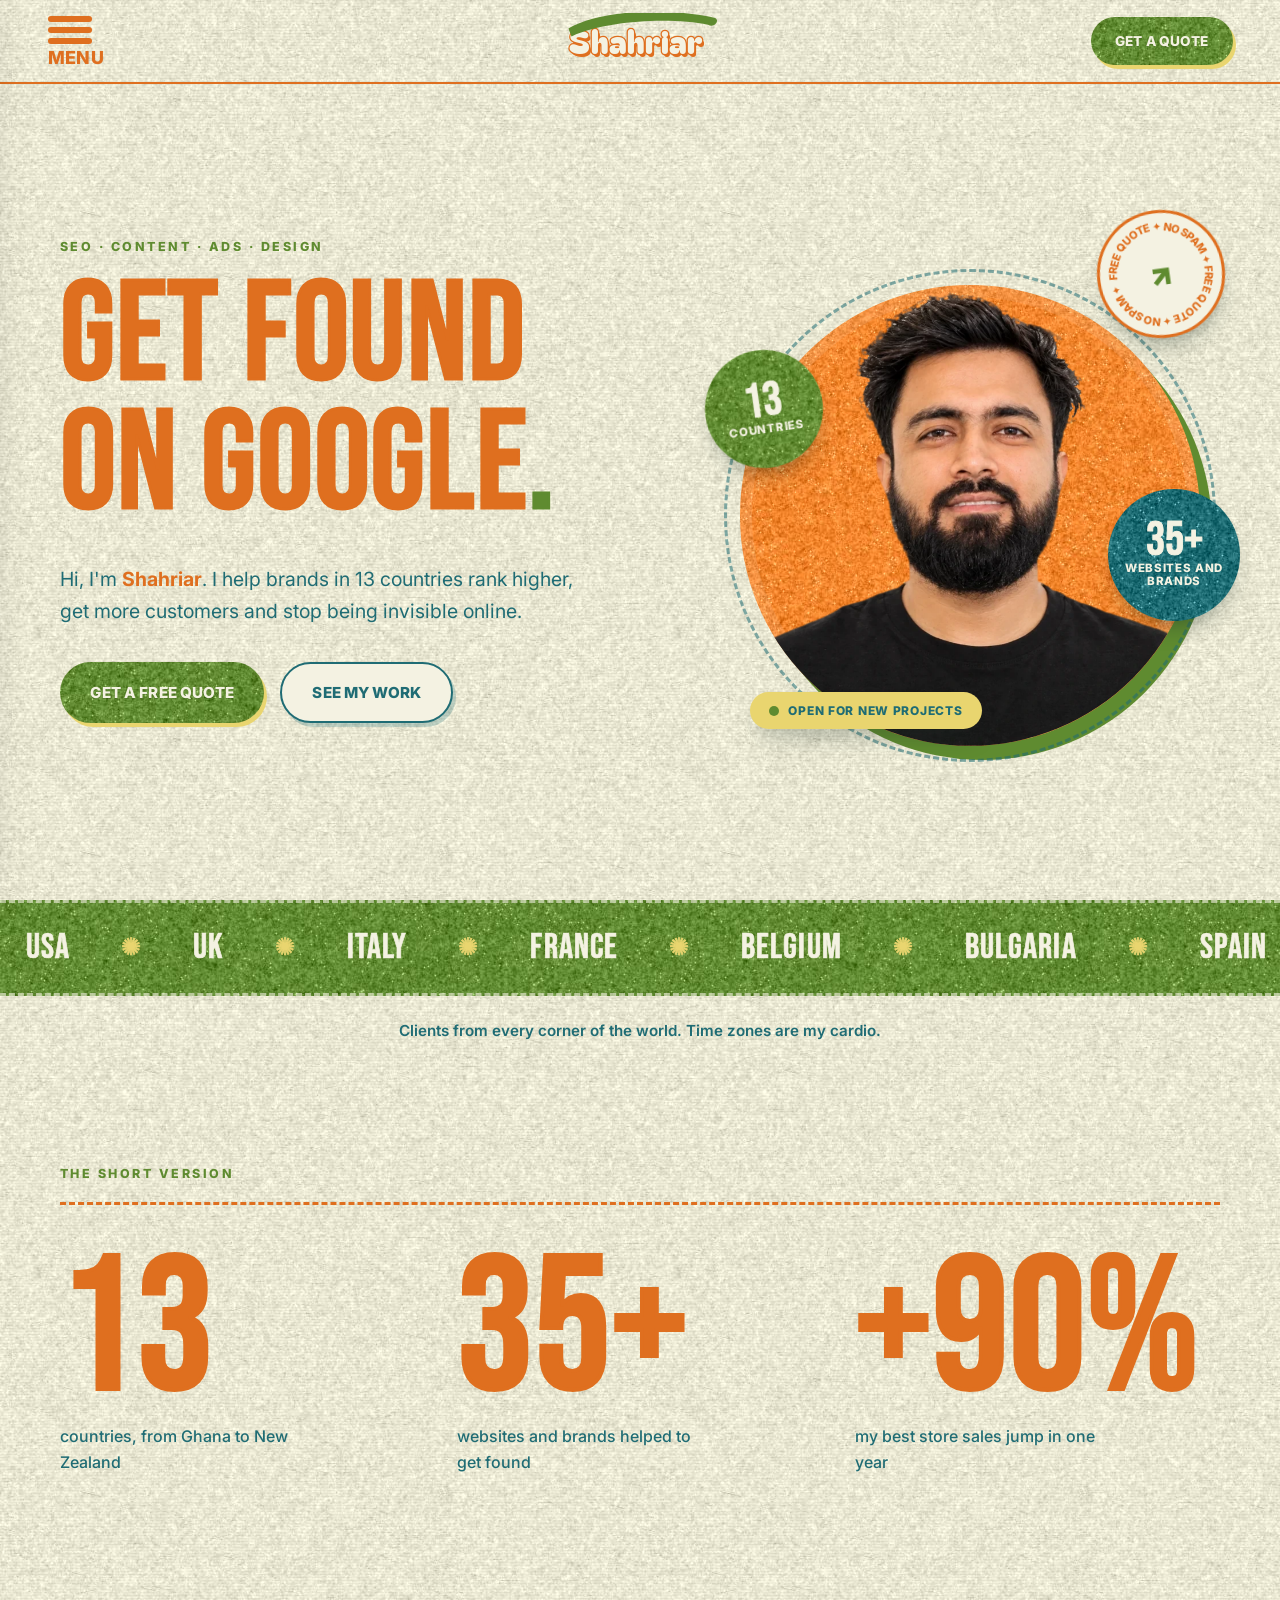
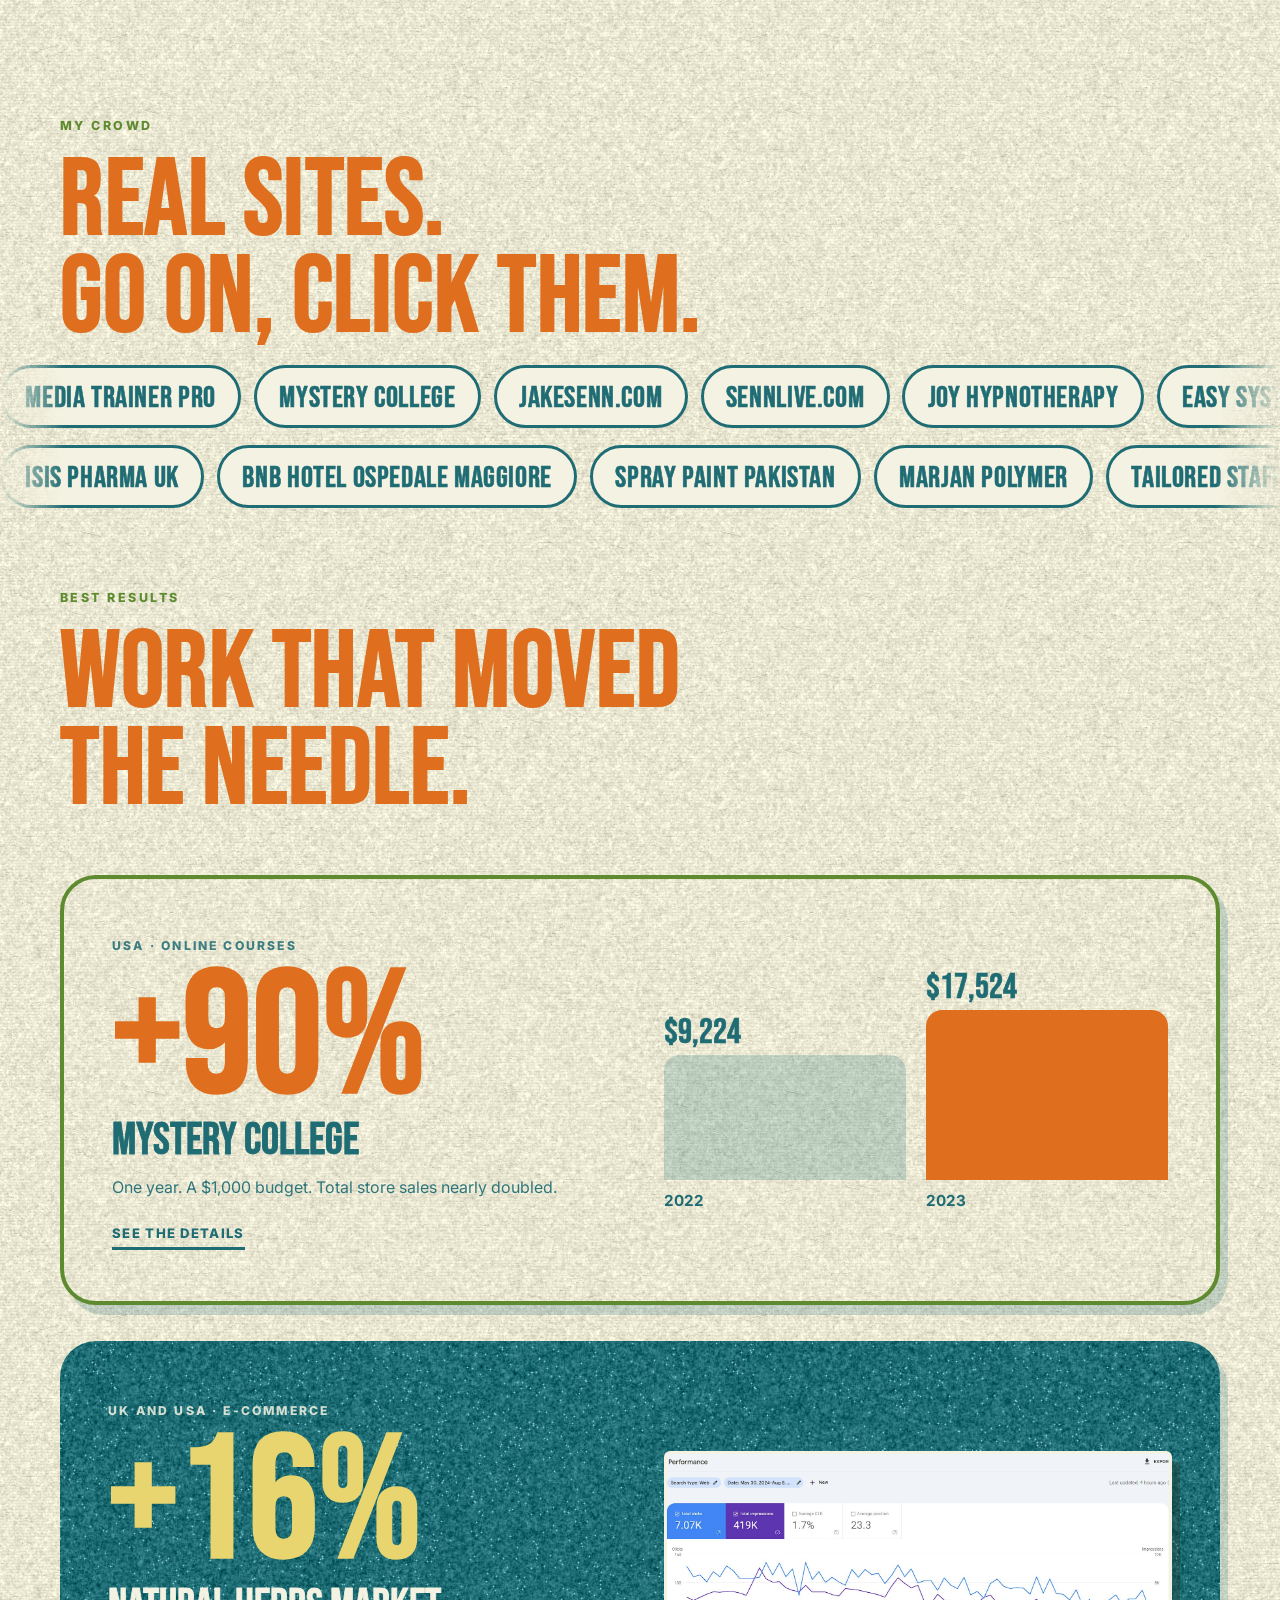
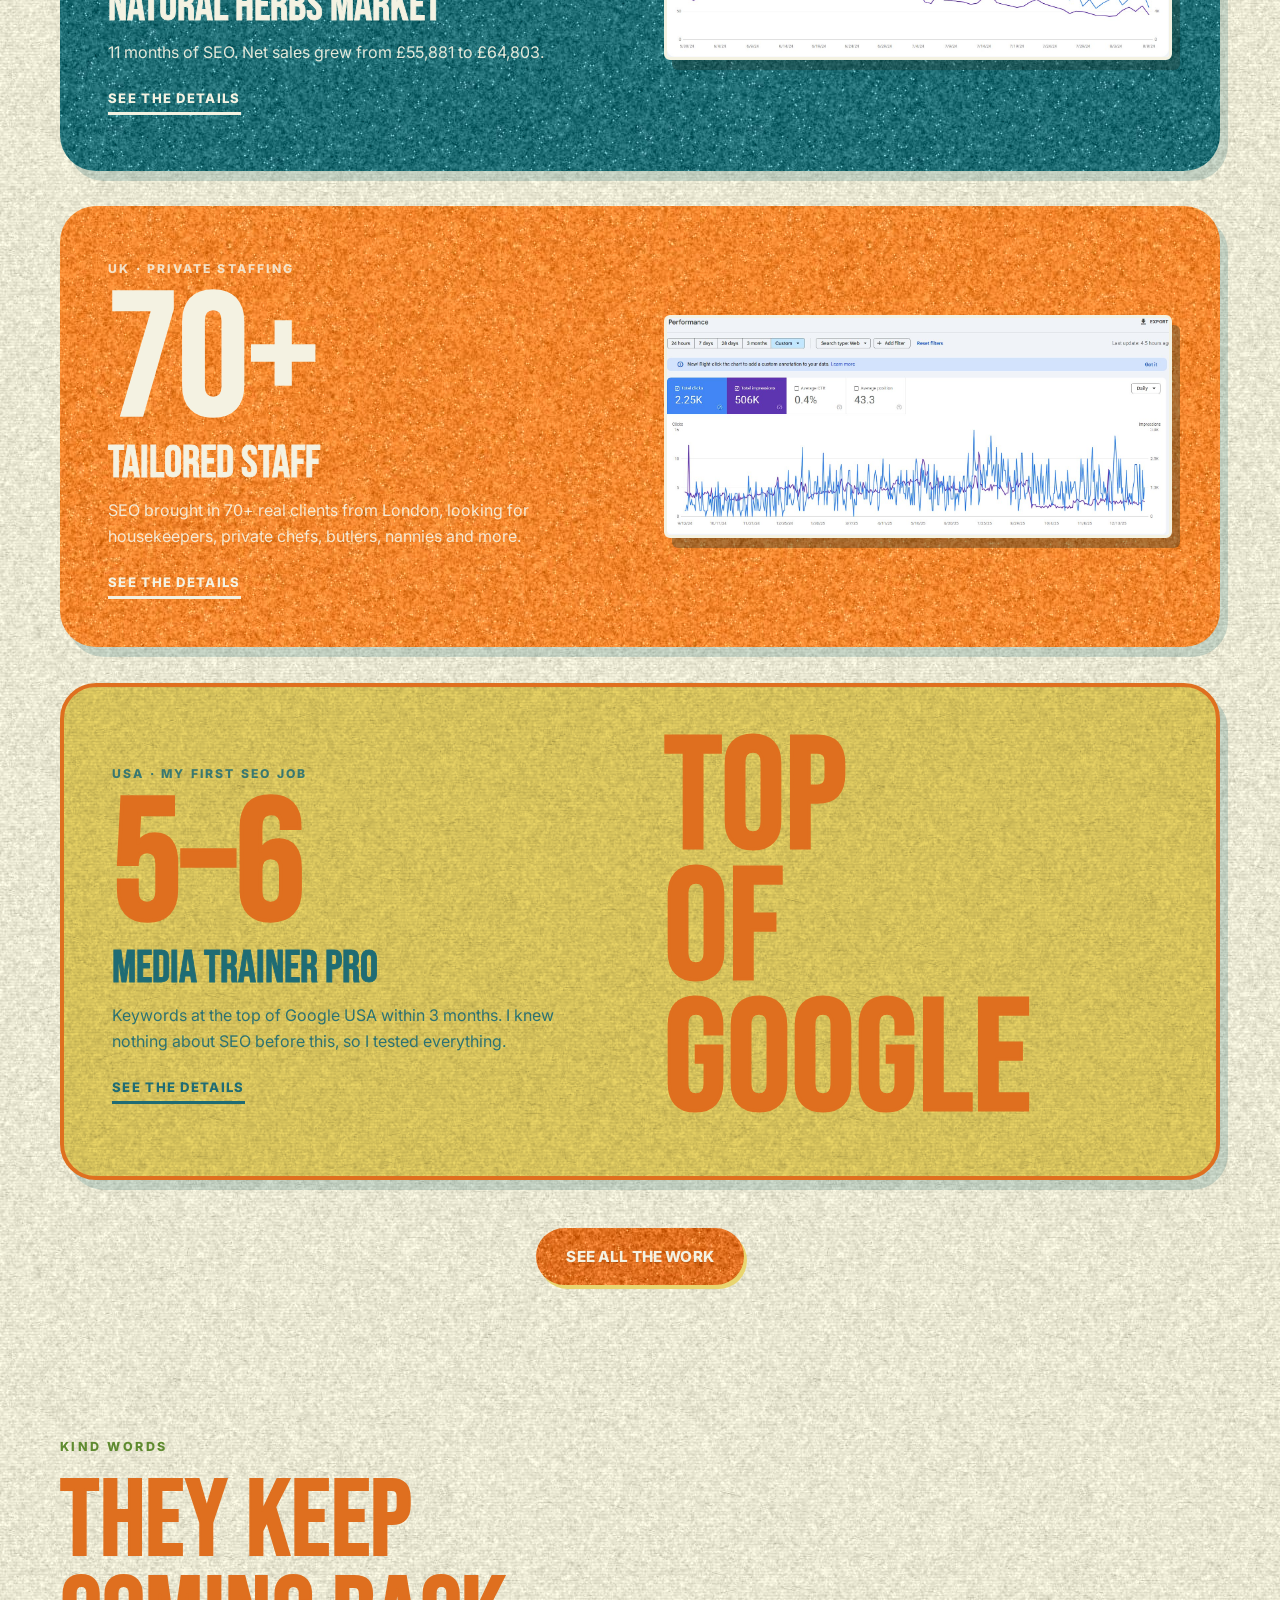
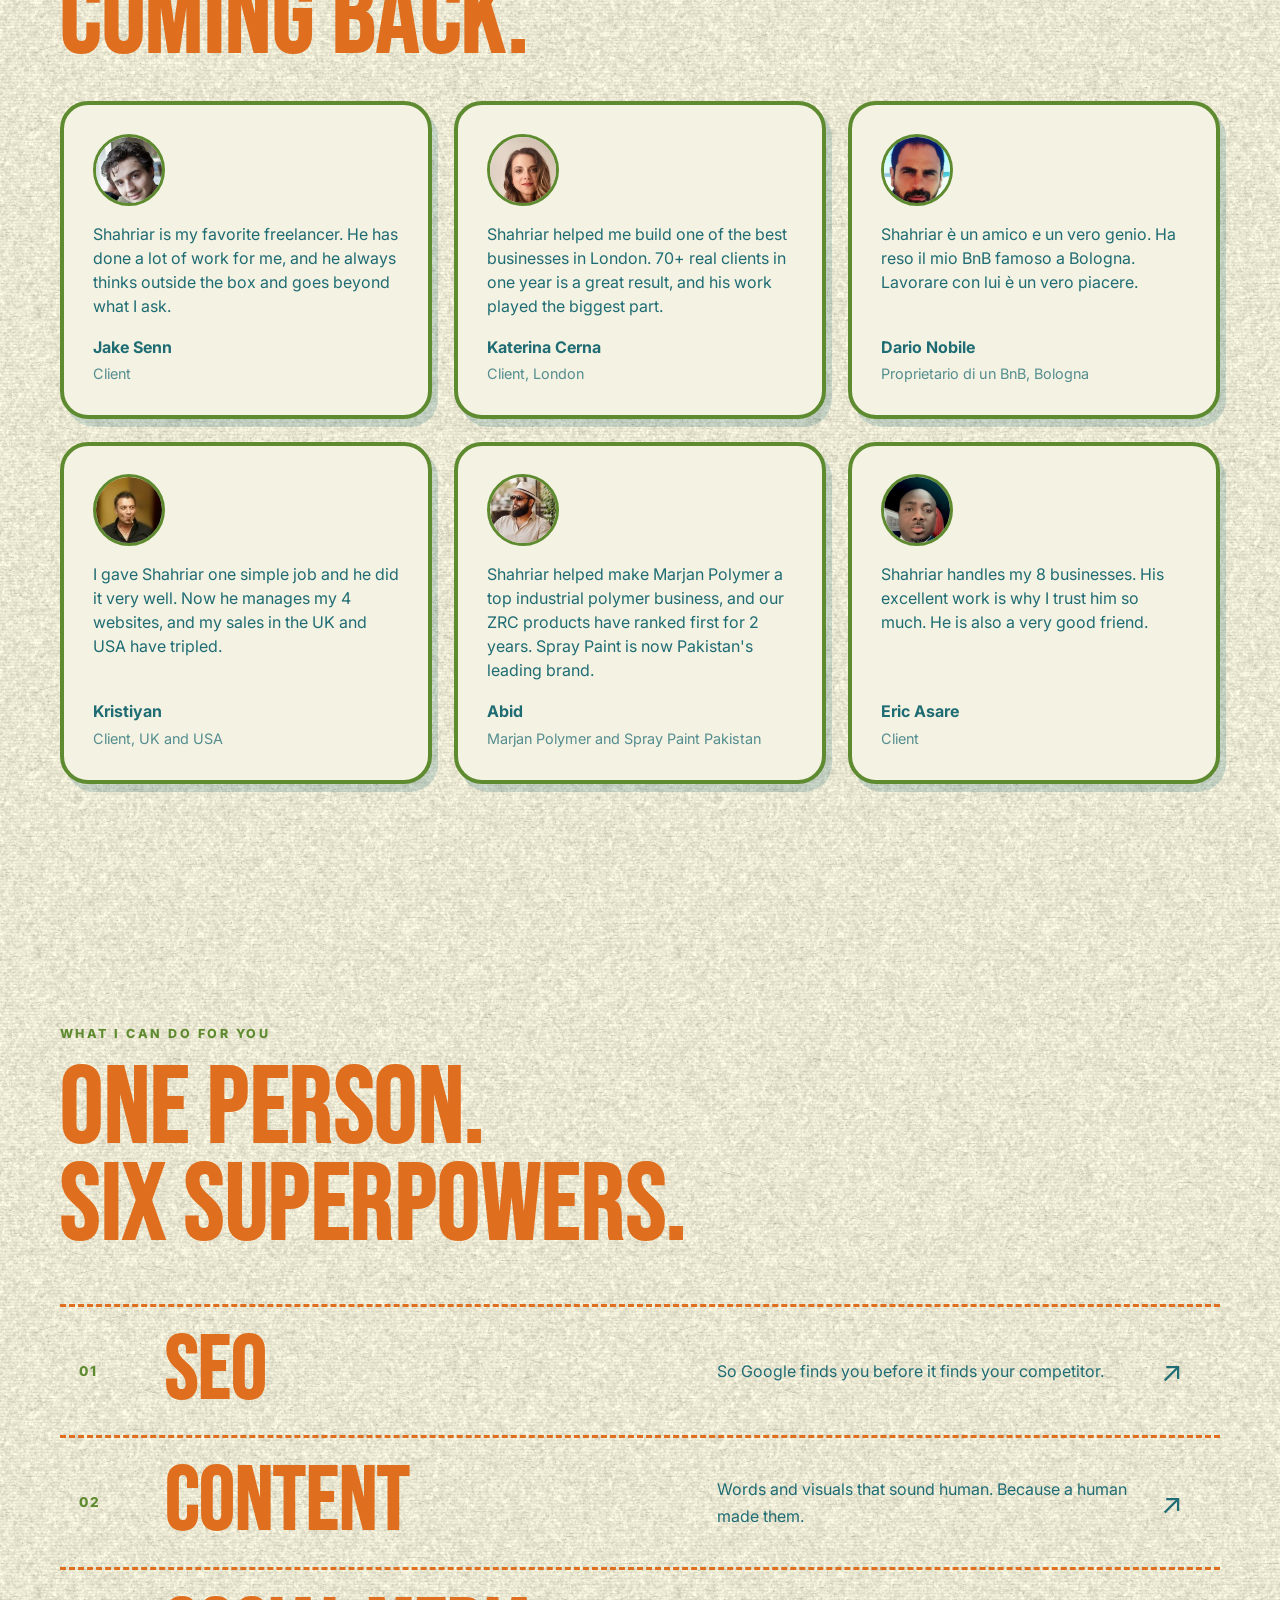
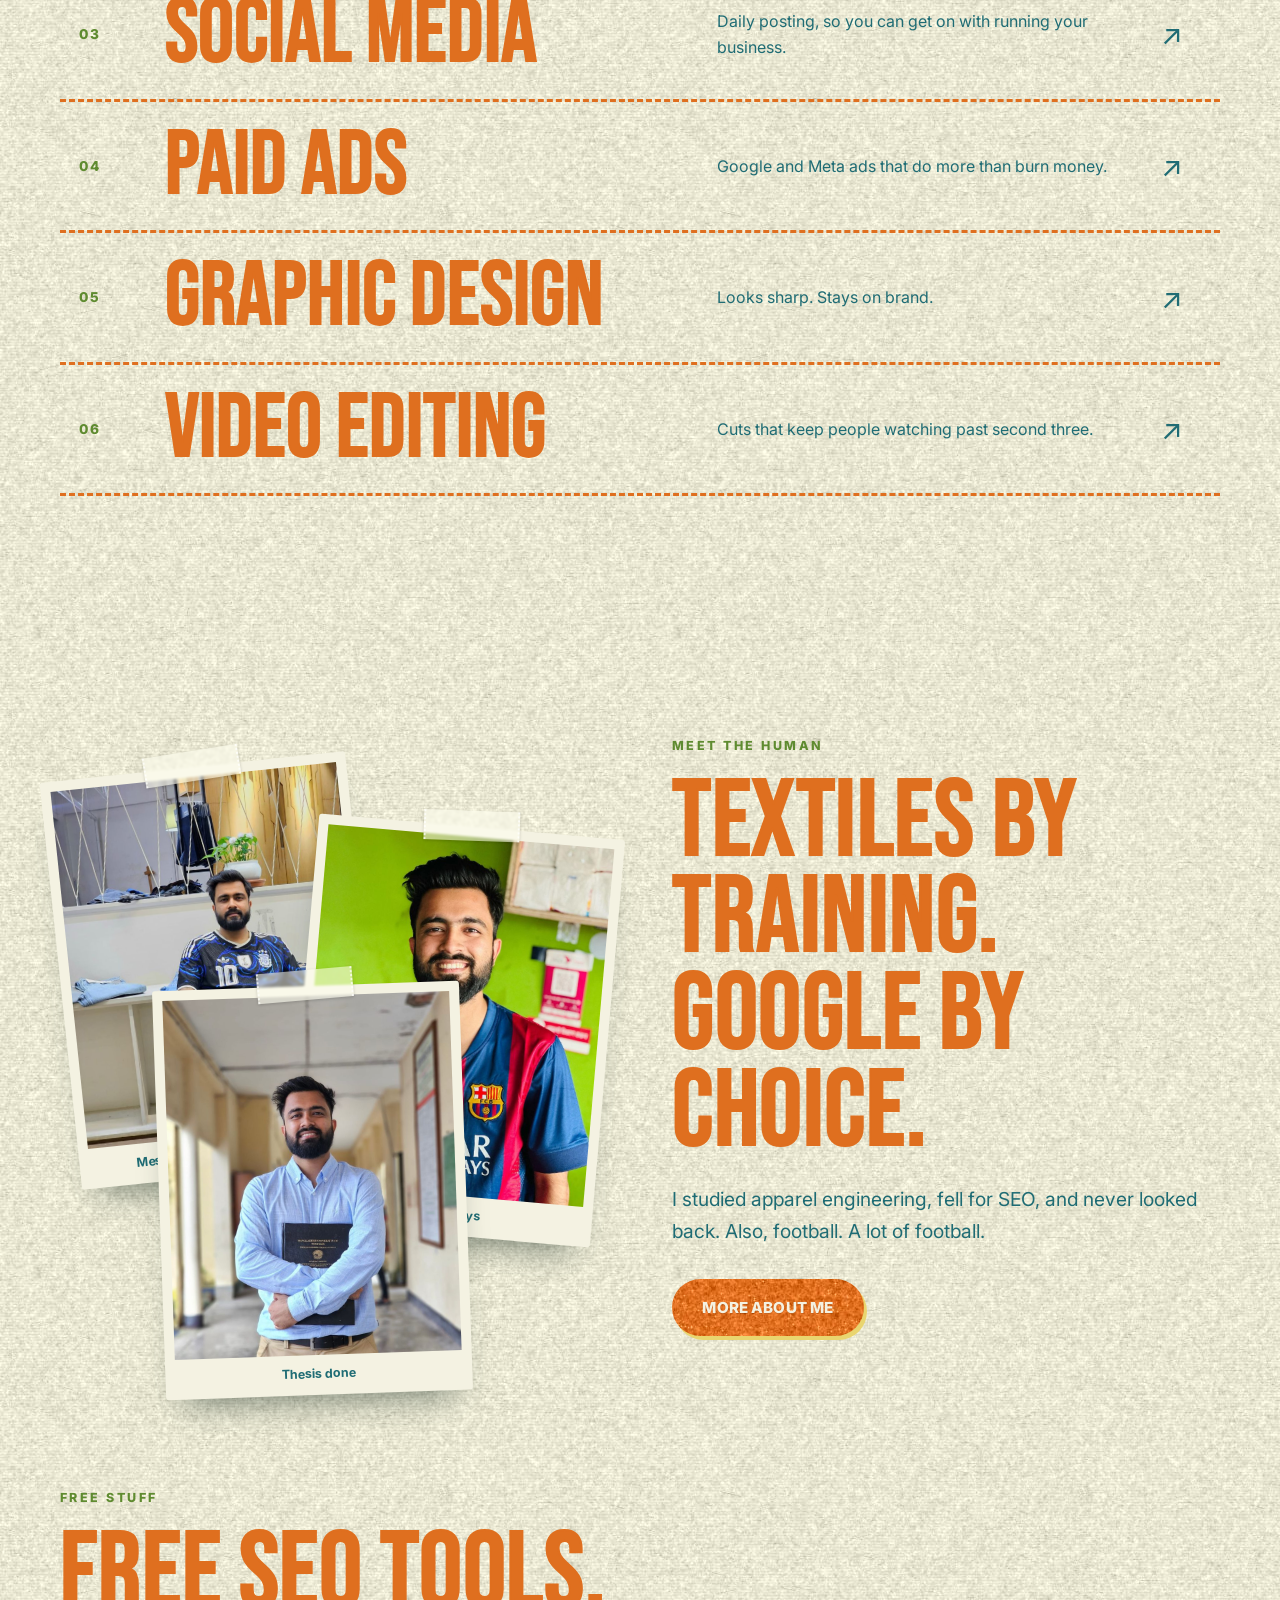
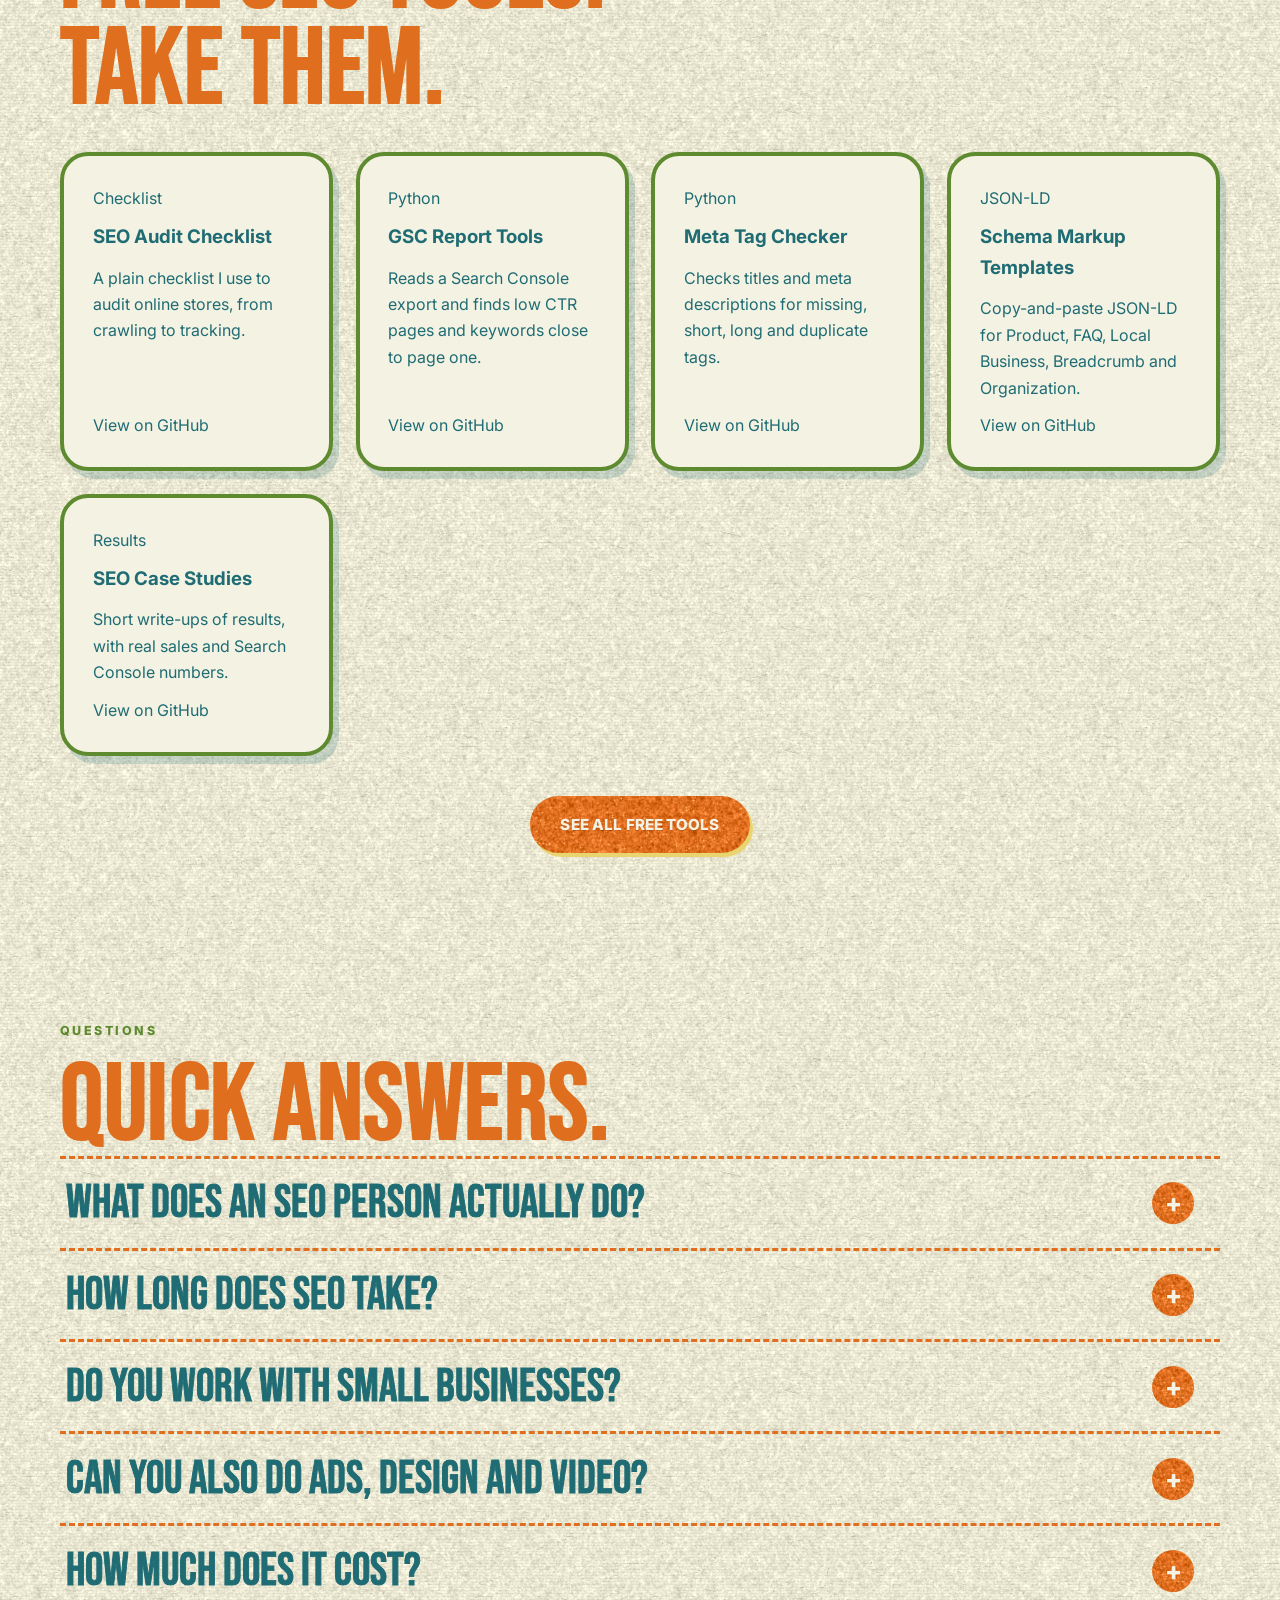
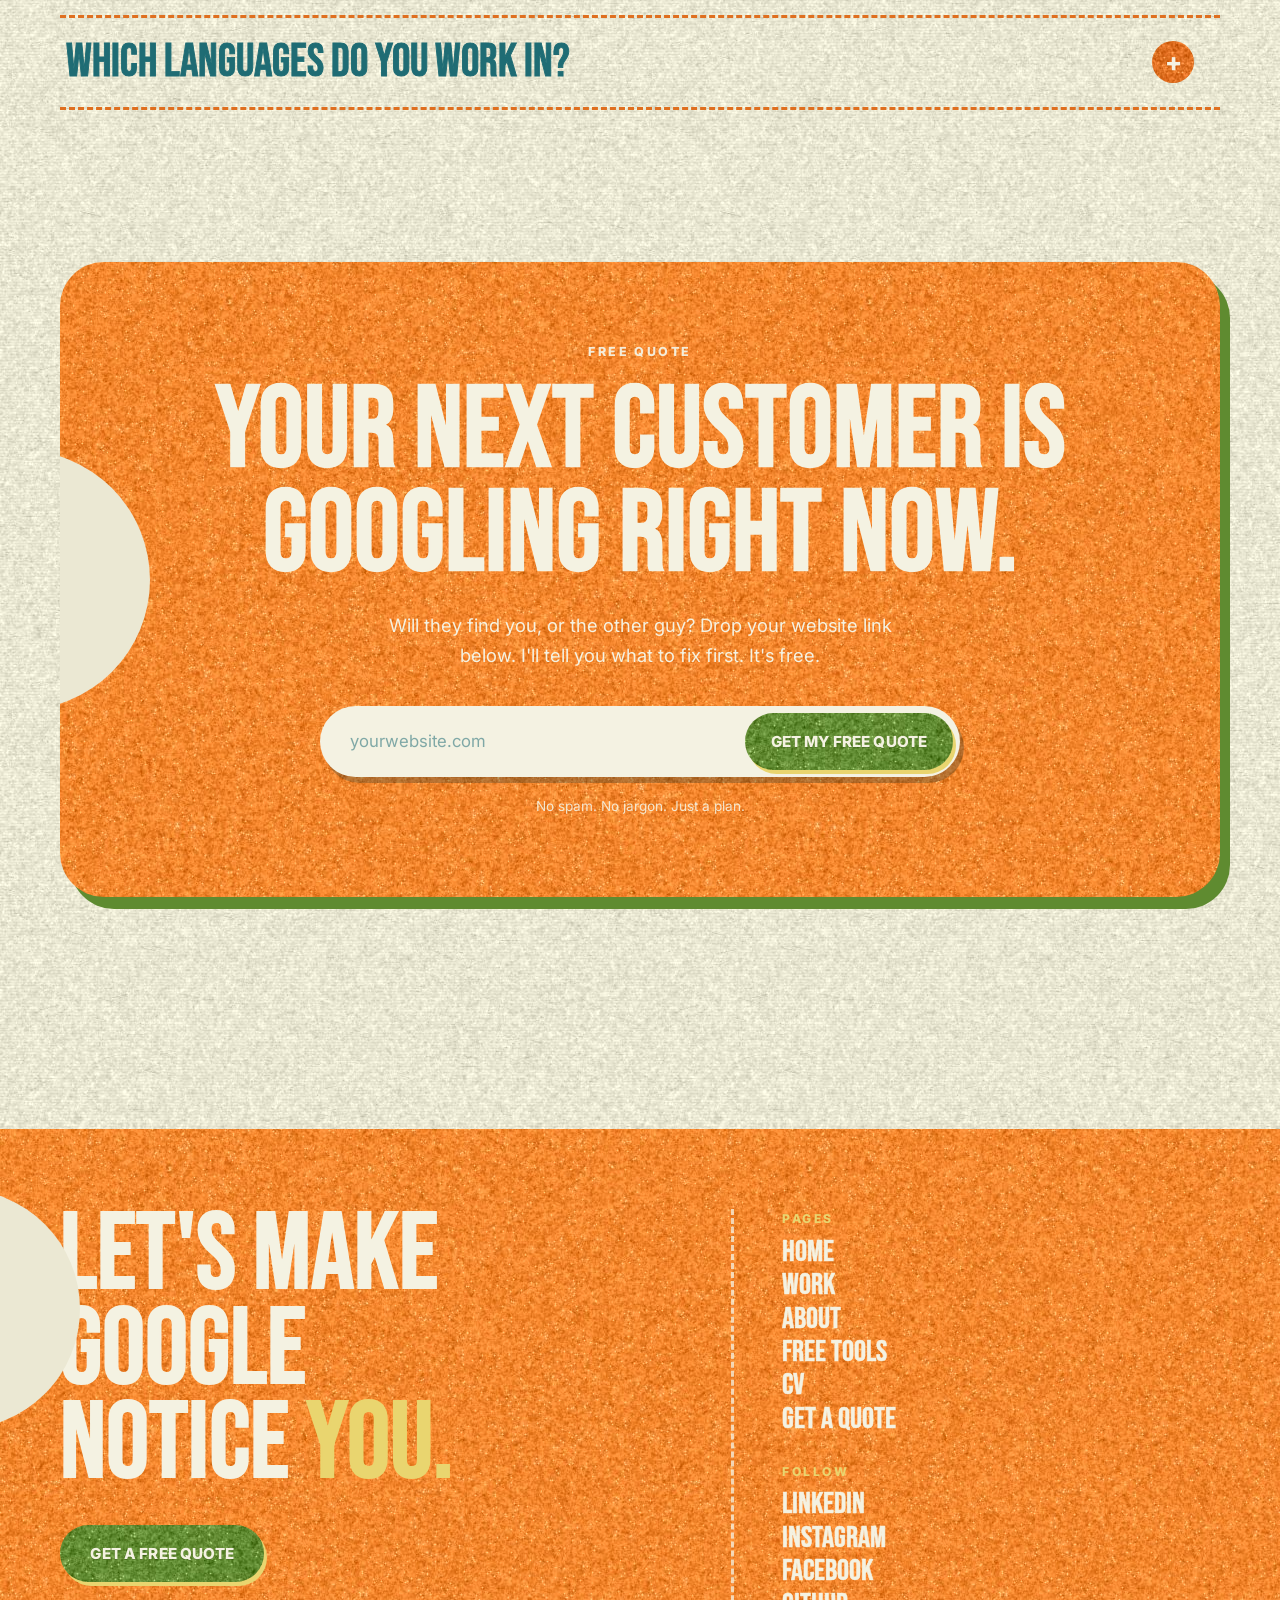
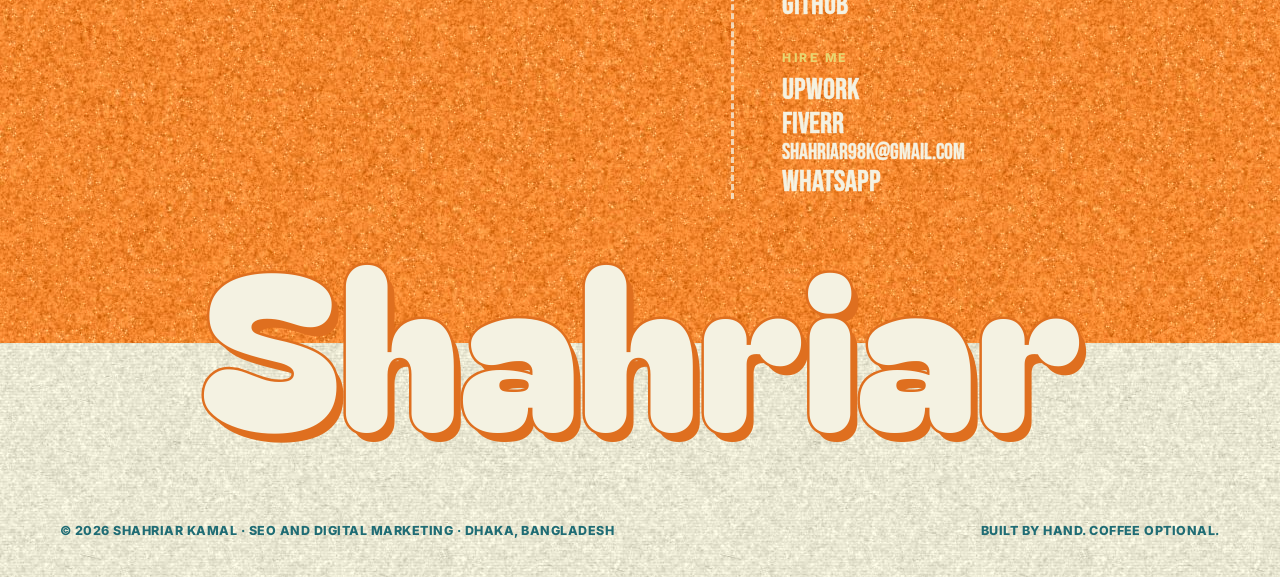
==== commit 9625b38c: "Add CV page with link in menu and footer" ====
--- a/index.html
+++ b/index.html
@@ -15,7 +15,7 @@
 </div></header>
 <div class="scrim"></div>
 <aside class="drawer" aria-label="Menu" aria-hidden="true"><button class="x" aria-label="Close menu">×</button>
-  <nav><a href="/">Home</a><a href="/work/">Work</a><a href="/about/">About</a><a href="/tools/">Free tools</a><a href="/contact/">Contact</a><a href="/contact/">Free quote</a></nav>
+  <nav><a href="/">Home</a><a href="/work/">Work</a><a href="/about/">About</a><a href="/tools/">Free tools</a><a href="/cv/">CV</a><a href="/contact/">Contact</a><a href="/contact/">Free quote</a></nav>
   <div class="soc"><a href="https://www.linkedin.com/in/hm-shahriar-kamal" target="_blank" rel="noopener me" aria-label="LinkedIn"><svg viewBox="0 0 24 24" aria-hidden="true"><path d="M4.98 3.5a2.5 2.5 0 1 1 0 5 2.5 2.5 0 0 1 0-5zM3 9.75h4V21H3V9.75zm7 0h3.8v1.54h.06c.53-.95 1.84-1.95 3.78-1.95 4.04 0 4.78 2.55 4.78 5.87V21h-4v-5.1c0-1.22-.02-2.78-1.74-2.78-1.74 0-2 1.33-2 2.69V21h-4V9.75z"/></svg></a><a href="https://www.instagram.com/shahriar_98k" target="_blank" rel="noopener me" aria-label="Instagram"><svg viewBox="0 0 24 24" aria-hidden="true"><path fill-rule="evenodd" d="M7.5 2h9A5.5 5.5 0 0 1 22 7.5v9a5.5 5.5 0 0 1-5.5 5.5h-9A5.5 5.5 0 0 1 2 16.5v-9A5.5 5.5 0 0 1 7.5 2zm0 2A3.5 3.5 0 0 0 4 7.5v9A3.5 3.5 0 0 0 7.5 20h9a3.5 3.5 0 0 0 3.5-3.5v-9A3.5 3.5 0 0 0 16.5 4h-9zM12 7a5 5 0 1 1 0 10 5 5 0 0 1 0-10zm0 2a3 3 0 1 0 0 6 3 3 0 0 0 0-6zm5.2-3.2a1.2 1.2 0 1 1 0 2.4 1.2 1.2 0 0 1 0-2.4z"/></svg></a><a href="https://www.facebook.com/98kshahriar" target="_blank" rel="noopener me" aria-label="Facebook"><svg viewBox="0 0 24 24" aria-hidden="true"><path d="M22 12a10 10 0 1 0-11.56 9.88v-6.99H7.9V12h2.54V9.8c0-2.5 1.49-3.89 3.78-3.89 1.09 0 2.24.2 2.24.2v2.46h-1.26c-1.24 0-1.63.77-1.63 1.56V12h2.78l-.44 2.89h-2.34v6.99A10 10 0 0 0 22 12z"/></svg></a></div>
 </aside><main id="main">
 <section class="hero"><div class="wrap hero-grid">
@@ -99,7 +99,7 @@
   <div class="fo"><div class="wrap fgrid">
     <div class="fl"><div class="big">Let's make Google<br>notice <a href="/contact/">you.</a></div><a class="btn gold" href="/contact/">Get a free quote</a></div>
     <div class="fr">
-      <div><h5>Pages</h5><a href="/">Home</a><a href="/work/">Work</a><a href="/about/">About</a><a href="/tools/">Free tools</a><a href="/contact/">Get a quote</a></div>
+      <div><h5>Pages</h5><a href="/">Home</a><a href="/work/">Work</a><a href="/about/">About</a><a href="/tools/">Free tools</a><a href="/cv/">CV</a><a href="/contact/">Get a quote</a></div>
       <div><h5>Follow</h5><a href="https://www.linkedin.com/in/hm-shahriar-kamal" target="_blank" rel="noopener me">LinkedIn</a><a href="https://www.instagram.com/shahriar_98k" target="_blank" rel="noopener me">Instagram</a><a href="https://www.facebook.com/98kshahriar" target="_blank" rel="noopener me">Facebook</a><a href="https://github.com/shahriar98k" target="_blank" rel="noopener me">GitHub</a></div>
       <div><h5>Hire me</h5><a href="https://www.upwork.com/freelancers/~016898508618a9bd90" target="_blank" rel="noopener">Upwork</a><a href="https://www.fiverr.com/sellers/hakimshahriar98" target="_blank" rel="noopener">Fiverr</a><a href="mailto:shahriar98k@gmail.com" style="font-size:1.4rem">shahriar98k@gmail.com</a><a href="https://wa.me/8801851216669" target="_blank" rel="noopener">WhatsApp</a></div>
     </div>
